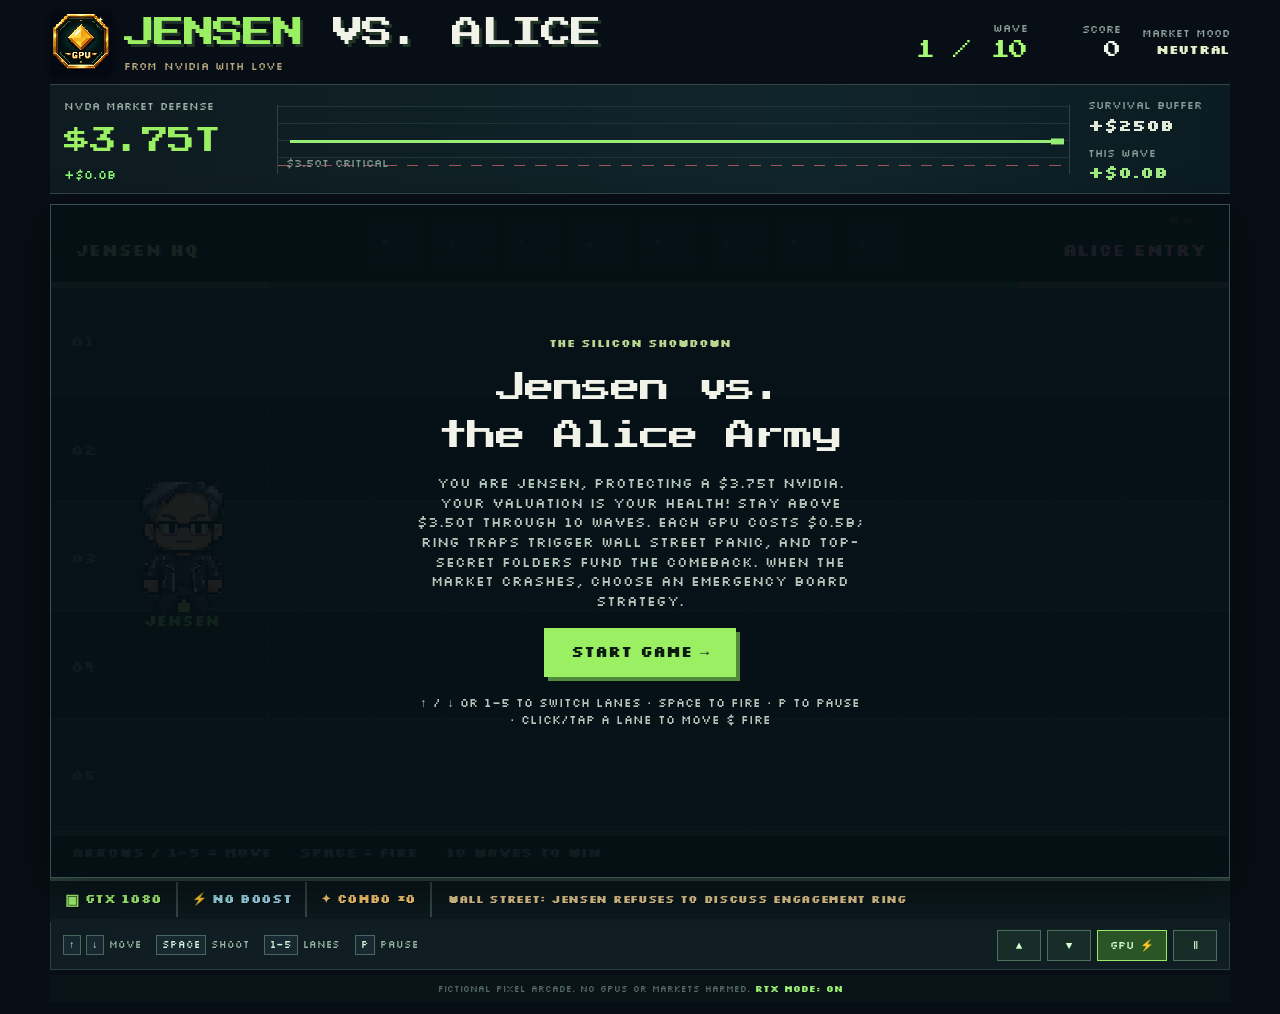
==== index.html @ 0f342e25 "Use gold GPU pixel badge as favicon on game and leaderboard preview" ====
<!DOCTYPE html>
<html lang="en"><head><link rel="icon" type="image/svg+xml" href="favicon.svg?v=2"><link rel="icon" type="image/webp" href="favicon.webp?v=2"><meta charset="UTF-8"><meta name="viewport" content="width=device-width,initial-scale=1"><title>Jensen vs. Alice — From NVIDIA With Love</title>
<style>
@import url('https://fonts.googleapis.com/css2?family=Press+Start+2P&family=Silkscreen:wght@400;700&display=swap');
:root{color-scheme:dark;--lime:#9bef63;--paper:#f1f3e9;--muted:#8ca39c;--steel:#344c51;--ink:#080f18}
*{box-sizing:border-box}
body{margin:0;background:#080e15;color:var(--paper);font:500 14px/1.4 system-ui,-apple-system,sans-serif;min-height:100vh;padding:12px 16px;display:flex;justify-content:center;align-items:center}
.wrap{width:min(1180px,100%)}
header{display:flex;align-items:center;justify-content:space-between;gap:22px;margin-bottom:10px}
.brand{display:flex;align-items:center;gap:12px;min-width:0}.brandEmblem{width:62px;height:62px;flex:none;object-fit:contain;image-rendering:pixelated;filter:drop-shadow(0 2px 3px #0009);display:block}
h1{margin:0;font:1000 clamp(24px,3.8vw,43px)/1.04 system-ui,sans-serif;letter-spacing:-1.5px;text-transform:uppercase;text-shadow:3px 3px 0 #1c3024}h1 span{color:var(--lime)}.subtitle{margin:4px 0 0;color:#b9aa81;font:700 10px monospace;letter-spacing:1.3px;text-transform:uppercase}
.stats{display:flex;align-items:center;gap:21px;flex:none}.stat{min-width:72px;text-align:right}.stat small{display:block;color:#8da39f;font:700 10px monospace;letter-spacing:.5px}.stat strong{display:block;font:900 24px/1.2 system-ui,sans-serif;font-variant-numeric:tabular-nums;color:#f2f6ea}.stat.wave strong{font-size:27px;color:#a7fa74}.stat.mood{min-width:80px}.stat.mood strong{font-size:13px}.stat.best{display:none}
.economy{display:flex;align-items:center;gap:18px;border-top:1px solid #35454a;border-bottom:1px solid #35454a;background:linear-gradient(90deg,#0e1b20,#10252a 65%,#0b1b22);padding:10px 14px;margin-bottom:10px;min-height:98px}.marketMain{width:160px;flex:none}.marketMain small{font:800 10px monospace;letter-spacing:.5px;color:#9eafaa}.marketMain b{display:block;font:900 clamp(28px,3.5vw,40px)/1.05 system-ui,sans-serif;color:var(--lime);font-variant-numeric:tabular-nums;letter-spacing:-1px;margin-top:4px}.marketMain .delta{display:block;font:800 11px monospace;color:#f0a0a0;margin-top:5px}.chartWrap{flex:1;min-width:120px;position:relative;height:69px;border-left:1px solid #2f4247;border-right:1px solid #2f4247;background:repeating-linear-gradient(0deg,transparent 0 16px,#1f3437 16px 17px);overflow:hidden}.chartWrap canvas{position:absolute;inset:0;width:100%;height:100%;image-rendering:pixelated}.chartBottom{position:absolute;bottom:3px;left:8px;color:#80968e;font:800 9px monospace;pointer-events:none}.marketMeta{min-width:128px;display:grid;grid-template-columns:1fr;gap:7px}.marketMeta .metaLabel{color:#88a09a;font:800 9px monospace}.marketMeta b{display:block;font:900 16px/1.1 system-ui;white-space:nowrap;color:#e4ead9;font-variant-numeric:tabular-nums}.marketMeta .moodInline{font-size:11px}.marketTrack,.marketHint,.econFoot{display:none}.economy.danger{border-color:#a45655}.economy.danger .marketMain b{color:#ff8f83}.economy.panicFlash{animation:panicbar .4s ease-out 1}@keyframes panicbar{50%{background:#4b2225}}
.frame{position:relative;background:#0b1820;border:1px solid #365054;box-shadow:0 12px 42px #0007;overflow:hidden}.frame #game{display:block;width:100%;aspect-ratio:1000/570;image-rendering:pixelated;touch-action:none;cursor:crosshair}
.overlay{position:absolute;inset:0;z-index:3;display:flex;align-items:center;justify-content:center;background:#051015e9;text-align:center;padding:18px}.hidden{display:none!important}.modal{max-width:520px}.overline{font:900 11px monospace;letter-spacing:2px;color:#b9d690}.modal h2{font:950 clamp(28px,4vw,48px)/1.1 system-ui;margin:14px 0;letter-spacing:-1px}.modal p{font-size:14px;color:#b3c8bb;margin:0 auto 17px;max-width:450px}.btn{border:0;background:#9bef63;color:#0c1b11;font:900 15px monospace;padding:13px 27px;cursor:pointer;box-shadow:4px 4px #4f8b3b}
.gameStatus{display:flex;align-items:center;gap:16px;min-height:37px;background:#111e23;border-bottom:1px solid #2a4044;padding:5px 12px;color:#afc6b9;font:800 11px monospace}.gameStatus b{color:#b9fb87}.gameStatus .boost{color:#90cfd7}.gameStatus .combo{color:#f2d18a}.ticker{flex:1;min-width:80px;border-left:1px solid #2c4747;padding-left:14px;overflow:hidden;white-space:nowrap;color:#e4d7a3;font:800 10px monospace;letter-spacing:.2px}.ticker .tickerText{display:inline-block;animation:tickerIn .35s ease-out}@keyframes tickerIn{from{transform:translateX(20px);opacity:.15}to{transform:translateX(0);opacity:1}}
.controlbar{display:flex;justify-content:space-between;align-items:center;gap:10px;margin-top:9px;flex-wrap:wrap}.help{font:700 11px monospace;color:#79968c}.kbd{display:inline-block;border:1px solid #49675c;padding:1px 5px;background:#172831;color:#d5f5dc}.mobile{display:flex;gap:6px}.mobile button{border:1px solid #48735b;background:#182d28;color:#d6ffd4;padding:7px 12px;min-width:44px;font-size:17px;cursor:pointer}.mobile .shoot{background:#2a5525;border-color:#9aea68}.foot{font:600 10px monospace;color:#566f66;text-align:center;margin-top:7px}.pill{color:#8af068;font-weight:800}
.boardOverlay{position:fixed;inset:0;background:#02090de8;display:flex;align-items:center;justify-content:center;z-index:50;padding:20px}.boardCard{border:2px solid #d5a261;background:#142227;color:#f7f4dc;padding:22px;max-width:560px;width:100%;text-align:center;font-family:monospace;box-shadow:8px 8px 0 #060b10}.boardKicker{color:#ffba71;font:900 12px monospace;letter-spacing:1px}.boardCard h2{font-size:26px;line-height:1.13;margin:12px 0}.boardCard p{color:#91fa7d;font-size:19px;font-weight:900}.boardActions{display:grid;gap:10px}.boardActions button{cursor:pointer;text-align:left;border:1px solid #89af9a;background:#17332c;color:#f0ffe6;padding:13px;font:inherit}.boardActions button:hover{background:#285b40}.boardActions b,.boardActions span{display:block}.boardActions b{font-size:14px}.boardActions span{font-size:11px;color:#b5d0c0;margin-top:4px}
@media(max-width:750px){body{padding:7px;align-items:start}header{gap:9px}.brandEmblem{width:39px;height:39px}h1{font-size:clamp(18px,5vw,32px)}.subtitle{font-size:8px}.stats{gap:10px}.stat{min-width:45px}.stat strong,.stat.wave strong{font-size:18px}.stat.mood{display:none}.economy{padding:8px;gap:10px;min-height:84px}.marketMain{width:112px}.marketMain b{font-size:26px}.marketMeta{min-width:88px}.marketMeta b{font-size:13px}.chartWrap{height:57px}.gameStatus{font-size:10px;gap:9px}.ticker{display:none}.help{text-align:center;width:100%}.controlbar{justify-content:center}.mobile{width:100%;justify-content:center}.mobile button{flex:1}.foot{font-size:8px}}
@media(max-width:420px){h1{font-size:19px}.subtitle{font-size:7px}.marketMeta{min-width:72px}.marketMeta b{font-size:12px}.marketMain{width:105px}.marketMain b{font-size:24px}.chartWrap{min-width:60px}.gameStatus .combo{display:none}}

/* Distinct 8-bit text styling, used only for the bottom game HUD. */

.gameStatus{gap:0;padding:0 12px;min-height:42px;background:#0b181d;border-top:3px solid #314740;border-bottom:3px solid #101e23;color:#c3d4ca;font:700 12px/1.2 'Silkscreen',ui-monospace,monospace;letter-spacing:-.35px;text-shadow:1px 1px #040b10}
.gameStatus>span{display:inline-flex;align-items:center;gap:6px;white-space:nowrap;padding:10px 14px;border-right:2px solid #304842}
.gameStatus>span:first-child{padding-left:3px}
.gameStatus b{color:#a5f771;font-size:12px}
.gameStatus .hudGlyph{color:#a5f771;font-size:15px;line-height:1}
.gameStatus .boost{color:#9eddec}
.gameStatus .combo{color:#ffcb72}
.gameStatus .ticker{border-left:0;padding:7px 6px 7px 16px;color:#e5ca91;font:700 11px/1.4 'Silkscreen',ui-monospace,monospace;letter-spacing:-.3px}
.gameStatus .tickerText{max-width:100%;overflow:hidden;text-overflow:ellipsis;vertical-align:middle}
.foot{font:400 10px/1.5 'Silkscreen',ui-monospace,monospace;letter-spacing:-.35px}
.foot .pill{color:#9af173}
@media(max-width:750px){.gameStatus{font-size:9px;min-height:36px;padding:0 6px}.gameStatus>span{padding:8px 6px}.gameStatus b{font-size:9px}.gameStatus .hudGlyph{font-size:11px}.foot{font-size:8px}}

/* ARCADE TYPOGRAPHY SYSTEM - display font and readable small-pixel UI */
:root{--font-pixel:'Silkscreen',ui-monospace,monospace;--font-display:'Press Start 2P','Silkscreen',ui-monospace,monospace}
body{font-family:var(--font-pixel)}
h1{font:400 clamp(18px,2.65vw,31px)/1.35 var(--font-display);letter-spacing:-1.2px;text-shadow:3px 3px 0 #203428;white-space:nowrap}
.subtitle{font:400 11px/1.5 var(--font-pixel);letter-spacing:.15px}
.stat small,.marketMain small,.marketMeta .metaLabel,.chartBottom{font:400 11px/1.25 var(--font-pixel);letter-spacing:0}
.stat strong{font:400 17px/1.55 var(--font-display);letter-spacing:-.3px}
.stat.wave strong{font:400 19px/1.55 var(--font-display)}
.stat.mood strong{font:700 13px/1.5 var(--font-pixel)}
.marketMain{width:195px}
.marketMain b{font:400 clamp(19px,2.2vw,27px)/1.55 var(--font-display);letter-spacing:-1px}
.marketMain .delta{font:400 12px/1.3 var(--font-pixel)}
.marketMeta b{font:700 16px/1.3 var(--font-pixel)}
.modal h2{font:400 clamp(18px,3.1vw,30px)/1.6 var(--font-display);letter-spacing:-1.2px}
.modal p,.boardCard,.boardCard p,.boardActions button,.boardActions span{font-family:var(--font-pixel)}
.overline,.boardKicker{font-family:var(--font-pixel);letter-spacing:0}
.btn{font:700 15px/1.5 var(--font-pixel)}
.gameStatus{font-family:var(--font-pixel);min-height:44px}
.gameStatus .ticker{font-family:var(--font-pixel)}
.controlbar{display:flex;justify-content:space-between;align-items:center;gap:10px;margin-top:0;padding:8px 12px;background:#101d22;border:1px solid #29413e;border-top:0;flex-wrap:wrap}
.help{font:400 10px/1.6 var(--font-pixel);color:#98b5a4}
.kbd{font-family:var(--font-pixel);border:1px solid #49675c}
.mobile button{font:400 11px/1.4 var(--font-pixel)}
.foot{font-family:var(--font-pixel);font-size:9px;line-height:1.5;letter-spacing:0;background:#091318;padding:7px 10px;margin-top:5px}
@media(max-width:1050px){header{gap:12px}.brand{gap:8px}.stats{gap:12px}h1{font-size:clamp(15px,2.35vw,23px)}.stat strong{font-size:14px}.stat.wave strong{font-size:16px}.marketMain{width:160px}.marketMain b{font-size:20px}}
@media(max-width:750px){header{flex-wrap:wrap}.stats{width:100%;justify-content:flex-end}.brandEmblem{width:39px;height:39px}h1{font-size:clamp(11px,3vw,20px)}.subtitle{font-size:9px}.stat strong{font-size:12px}.stat.wave strong{font-size:13px}.economy{gap:8px}.marketMain{width:116px}.marketMain b{font-size:16px;letter-spacing:-.6px}.marketMain small,.marketMeta .metaLabel{font-size:9px}.marketMeta{min-width:88px}.marketMeta b{font-size:12px}.gameStatus{gap:0}.controlbar{padding:7px}.help{font-size:8px}}
@media(max-width:420px){h1{font-size:10px}.subtitle{font-size:8px}.marketMain{width:103px}.marketMain b{font-size:13px}.marketMeta{min-width:72px}.marketMeta b{font-size:11px}.chartWrap{min-width:56px}.modal h2{font-size:17px}.gameStatus{font-size:8px}}
</style></head><body><main class="wrap"><header><div class="brand"><img class="brandEmblem" alt="Pixel-art golden GPU badge" src="[data-uri]" width="62" height="62"><div><h1><span>JENSEN</span> vs. ALICE</h1><p class="subtitle">FROM NVIDIA WITH LOVE</p></div></div><div class="stats"><div class="stat wave"><small>WAVE</small><strong id="wave">1 / 10</strong></div><div class="stat"><small>SCORE</small><strong id="score">0</strong></div><div class="stat mood"><small>MARKET MOOD</small><strong id="lives">NEUTRAL</strong></div><div class="stat best"><small>BEST</small><strong id="highScore">0</strong></div></div></header><div class="economy"><div class="marketMain"><small>NVDA MARKET DEFENSE</small><b id="market">$3.75T</b><span class="delta" id="moneyChange">+$0.0B THIS RUN</span></div><div class="chartWrap"><canvas id="marketChart" width="480" height="90" aria-label="Market cap history line chart"></canvas><span class="chartBottom">$3.50T CRITICAL</span></div><div class="marketMeta"><div><span class="metaLabel">SURVIVAL BUFFER</span><b id="buffer">+$250B</b></div><div><span class="metaLabel">THIS WAVE</span><b id="waveDelta">+$0.0B</b></div></div><div hidden><span id="spent"></span><span id="stopped"></span><span id="weapon"></span><span id="marketbar"></span></div></div><section class="frame"><canvas id="game" width="1000" height="570" aria-label="Five lane GPU shooting game featuring Jensen and Alice Huang"></canvas><div class="overlay" id="overlay"><div class="modal"><div class="overline" id="overtag">THE SILICON SHOWDOWN</div><h2 id="overheading">Jensen vs.<br>the Alice Army</h2><p id="overtext">You are Jensen, protecting a $3.75T NVIDIA. Your valuation IS your health! Stay above $3.50T through 10 waves. Each GPU costs $0.5B; ring traps trigger Wall Street panic, and TOP-SECRET folders fund the comeback. When the market crashes, choose an emergency board strategy.</p><button class="btn" id="start">START GAME →</button><p style="font-size:12px;margin-top:18px">↑ / ↓ or 1–5 to switch lanes · Space to fire · P to pause · Click/tap a lane to move & fire</p></div></div></section><div class="boardOverlay hidden" id="boardOverlay"><div class="boardCard"><div class="boardKicker">⚠ WALL STREET PANIC</div><h2>EMERGENCY BOARD MEETING</h2><p id="boardValue">NVIDIA AT $3.57T</p><div class="boardActions"><button id="boardAi"><b>ANNOUNCE AI BREAKTHROUGH</b><span>+$100B instantly · 50% risk of -$150B correction</span></button><button id="boardProduction"><b>RAMP GPU PRODUCTION</b><span>+$10B/sec for 10 seconds · slower GPU firing</span></button></div></div></div><div class="gameStatus"><span class="hudWeapon"><span class="hudGlyph" aria-hidden="true">▣</span><b id="statusWeapon">GTX 1080</b></span><span class="boost" id="statusBoost">NO BOOST</span><span class="combo" id="statusCombo">COMBO ×0</span><div class="ticker"><span class="tickerText" id="newsTicker">WALL STREET: JENSEN REFUSES TO DISCUSS ENGAGEMENT RING</span></div></div><div class="controlbar"><div class="help"><span class="kbd">↑</span> <span class="kbd">↓</span> move &nbsp; <span class="kbd">SPACE</span> shoot &nbsp; <span class="kbd">1–5</span> lanes &nbsp; <span class="kbd">P</span> pause</div><div class="mobile"><button id="up" aria-label="Move up">▲</button><button id="down" aria-label="Move down">▼</button><button id="fire" class="shoot">GPU ⚡</button><button id="pause" aria-label="Pause">Ⅱ</button></div></div><div class="foot">Fictional pixel arcade. No GPUs or markets harmed. <span class="pill">RTX MODE: ON</span></div></main>
<script>
(()=>{'use strict';const canvas=document.getElementById('game'),ctx=canvas.getContext('2d'),W=1000,H=570,LANES=5,TOP=70,BOTTOM=530,LH=(BOTTOM-TOP)/LANES;const scoreEl=document.getElementById('score'),waveEl=document.getElementById('wave'),livesEl=document.getElementById('lives'),overlay=document.getElementById('overlay');const makeImg=b64=>{const i=new Image();i.src='data:image/webp;base64,'+b64;return i};
const sprites={
  jensenIdle:makeImg('UklGRmJNAABXRUJQVlA4TFVNAAAvYMAnEA1AbNtIkgTVoXtuIU/+AVc/E0JE/ycAwNd4vxAvQ/dj/OBZJXfbizlldzzn4v3oH7BasptrSBZqVFgJlbQ0AH+/nwq4KjUA+l5AGX1clmoSk6R0hVUm1kaVVNs3V6h/AjTbGtSMARxUFqh/Y4yT5eq00e4X8JVVjS/WwBkHYwydB7lRkyxydzv176I246DqIFXtneO1RzR5ns3pb2Fabar12OOHMVoffUn/xpM5Z8WB+nKms6oWIGd9DFXUD2Z8QIVE2SiqLQxkqbbtNtLq3F3Rrqr5j6gHkHMSRojL4/EQ4nJ/HMZAW7Ft125UXBw24iIWZiMW5iAmIh13zt1P/f+fkXM6CIcjyTa0JUly5Dg+C2HytL6jfKLx/39F6wIwBIt7sEVDN2dnuvs/AQAHbwGA1Dcd9JUkSQqZoAghAIAaZlATywQWWRx3ARRAobvumkvOADBBVeqmWbbSdKve0QceHS3DtEvyhBNlSRK8LEA8B2QtCioti2qqNaVhz/mvJLiyrW2QWurDUjozs2JhaRSKy2IDR/Yh9s0mjDSS8DLcnraXxQ8cWlbLXTUNQvdQZRnuEJ7Zcb7LP8kPETIkuRNXTgn8GFPWlMUkwHvA3G7wLeuxb/hMJCAJXAmCoLgP1ayEIhQktbRaO5yuWVMICo4JgsIlnWZyJNpcO5/ZszYmNoQxEgSgKAoIgpFfJr9wA18BfEYIx5mzxZrd2J8th2MqAZA4AE7ilyBgsAIM8kqbH+GMX8h4X+KwCgiEsIlh/c8fUtqCSNYM9udAnD/chNj219stjyq8p+sd+ceJITZx3I/7yxXAJbsrdhkO9xegTg6e/1eMEr6PsW0CwMAfJ3ZOOTt6jWKxCKqj9EA53B8AWJW+T/HoPu8/DhcBjPde1/72mZcTfw1hMijejozr27v+9tLJxv0IQH1WV93XXWuvb/nbYJmN21AJcpjrn7orNozjZZ8ffRrvkyTBt+DKabZHT5/kkCQYGRkJYpLceSmgzFvML6PtyWkvwORrHkm3CBIg+j6GTmIwzAAFXqb/nj9t3eEMgLgJ4Y/Cv6v4AdQ4y5ATw8xIwCjdClOX119d42Q828bQZPyW7e3djSSNMExMympkZh0Kz11WKs6maYFv/PMlyXNQZm5gk3DCSXiM8RKneeAEKIDF09l//[base64]/Zprrgmg0f6JIWKrihoUBc9DNXUnqgeXDCaGoDtI5zs/EgDz4UmkSwJ6T1EAIWRrsvCISbyEi3SOdgrAbv42rdYpLuhBURSh2GchBAcQsvLZ/46+LHDyz0/V8mAQBrmTFPIgVQh8EAZtV3AplRCO7ZDHuxxIfUgVgoCVOGelAAQc48r8Q1B9VwQQKOci1J4eNAjhM1ObIHxUAAXiTJzVCFlEjp4IEcv8422AaJdVCFE63Vw8ej4vjnooslS6rgCk4AcQEChd7SqKSwDeKy6K2hVC3RkMprhcAhU6o9dCdgFFUXwmBMzAoG0bQTF/2NvtH0JETEC7op3eSFnTm6A3G0pvrUIrNAVp82xSbY5LonIeLb5RkebSuuwqVNEVShV91aqdVNhwSE960xSFYDzNouDSAfpq78+l3BRF5qVHpbuS2e6lNpVWHo0Ky4SXTco/CrKnBqK6VTq1qegooiQdqS29LWQgW2Uts6u1ajh4eB4ix04VoXmQOUR47KOsleYH4NfLkZzP5/P9/t4rcJuauae3Ydo9zMwzPcvMzMzMzMzMzMzMMMy8TTNNHvcYq977/X7fz2eT2F2u+Qu+ihyOw9yecErRO7zLuyy8QGdCDoMDpchzsJQK/BbeRgsV5lY48eEtlFZYh3ex5hQrnCw4MGot1aEClhbfITxymJM6WFr78BbqsGStXphH3MqCpTgwVIreYRxOhWHAB4fTdaiDfVioS2DICjvkHKxR+7DwAsu7Fc7A8m6YHFioQIXl2bZtVZJk22q9jzlFTMU8zByKhcNmZmZmZt475WUnd9n/wJDivdO8/2DvHDMzYzBHWImI7W5moiJrzdE90bZt2ra1baXW1sfE2nfd89i2zZD9PCEbIUWtoG3GbERt22bIuPc+R3titFYFBEX+jzYBeub/Vy1Zb/7/tU/DFTNjpMjMduTQ70ovyOUXgaEzFDNLl3Rn5k6fvf5mv4V/0Ga3GQTjctbBCpZhJ4KViDWmSHSCSTo4yUq2smNmRsFOdtBJB9vQZndkto/ZohMcQ5drkhWY7anHkQs76OB2cAynXGJpmyKR2X6gg04m6WAF94ZqM/uBMYilE9w2LzNPPdmYRFOqO+FKOnL5mJntWzdts9uwg5v4liTJkiTJtohYo7Jv7/3/v9nVYUKWG0kSJElStejGHv/sHQf3vN/sbrrGBABkq3qk8799qmfeHNuQcNfujucmKmEChCNeLhAEhLJE0CRCbIGAiLAdgBX/[base64]//1HhzaE+6p8vkJHlW7x2b/5Uc5vB7Gr4TwglcM4TMe4BPKdSiuAF7MeP423NG3gbiBrQe/Z/IuMMLF9jCRPzaZx59MmRNTloFieCeRaKeg1bNtZN3O0WJucS7YZmNPhHCSESJZlxxhHa5Jm4xMJIQ6hItvWLtOuBeeDP5Ry0/twD6ja0//dd/7oeh8PfRq8BGpDXmJEBIm2r+ec7T1YyDmTC5oqZBgbBQnz2Cw3gmCvEzcOT2AhKPsainO/RRwci6+CbFrQMSH4lcmXOIQsuvrEbpar9wpaiEUCytGGEt3S7NcRjSYpQpzk735WR1VO8jdf/hBewy185tfZhaPFOI7AsuiFfWMBdmj+Sr4qXbOFsyUzYSzEyCEWZ1RnRmhhQgAzjCIHFR886WSg4G1l6MhOo6FqOz640lz+T0OsO+HszCZPbHOE94LxXmIRUhTkIxDp8gghXgnX8EZ5iv/7JVV4jr/96l3gpVRwcpef+r1OnoAqWBtZbebicMfSOeBNwynJEboHbyQen7BE8DFUzObcaBkX3IXucdJDlqRoAX3xMl2dQnLiPfqRuOTb2WgdCTw+3Frjnb095i/Wcn7kcSwFJsx0YZRJY1BQX+RAaNJCE84OzEa2ASOkrPwMgPbCET7hs5UYecL6HeIe7oqvktx7l5+1vDYzu1N7WGI8EtWnYTMHyKVPxu8MLn+3F2F/k2flE7fdpbie4+JY8pn6na6cE+Y3+YltPjVedgHPMuzPgY/Db0SIgxOjGDtMWaArrLV7Wu5/npCNkOW37hETiXEcfkMVKZ9O79tMvU/5rq4lPIB3NmpsEh9h9yJJqEJUMBZOE2wfUfzrb0eS7ZRjDTKlYlabRm5pYYJUAddkAlPoMW1TeNvNKhlOaZWyfbIs5EWBO8Sov2AN2AokQaBBjZR02ywbrqQmubRGVqBtQp411tqRtfk0kV6yjOA2jnRYdJrUBoO9ghrTpl3QkaGLQyw/[base64]/j6pAUmYMW3WqURZ8SeEbrCK3MvG5NdsMt1A7sQ0joXJKZkejcySCahrTTlrkvauaJbnGDG0YaYWWDBH2GtvaW3Ho9M8ZCKcaAjf9itkyEvvR3UJmwpoc3h5AkRLcW/Oy0wiWThppBnEsiCLcx4AkapAtvATiFPnMZzXCQcTIWSY/9AMBtp+IlN55AcwBKzA9rUfSy5LE7b6AMf+TtyMMYxvvdfkQam+JSNnr04/Ff8q5H7ZtpIYfj2DDiPyk3MWYb81yKeAuqXxHEoWfCQhEJ8YwS4fhUjw25KViooiYrpjFu8s1EGdbul5w6OyF+/5uXCPsyHWNkcrJKd8AeW38xczi0liRl7Omm1iXHTadcs0sUtOw67bN3ZZtljYrUffJ6npePlN9p9GyU2yILVBn3mpvLWRDFtc+2yteNQAMnKMKGwDTWuzmn1kHJuQkCGQBiuZNoInZ36ldeGkQ/Wmzka3UzErS4HgpaQJGEkXrcdfJTbSYXSjjOfyNSoxuERJupZ9lSnd1PKsLzGp8FlqYv3YiO84FT8fKMwH2wWIUxuvbuK1ZvnCIEPbGz/wJSkCbY4vz4jGvN7FyDiDVPLWEi8zWpAFouMDdZYJQYa5CE1UBKLdZ8HJErtt2DsW+kLQEsO3aJ0QWoWCjGDGAx6AAHY1E5bDxYbLG6ROgpZbA+vVgcqU6agEBbeJpxghks0Moys7O5uENetY3ZMM4ouUAOGZEjaXfBrojVou3DGghQiIAFDEFGxUBsT/[base64]/4wMMwjiC5ukSeOJ4WhjajeVxBTCx2f/gMDzeglqSMUyIlsqm6Y4/D2HoI7aIWnuxsMyUjuuxmv+JlKilqjR96CBnEUGaA9MaNfR00gB0TOnMCMkK2UPwkpaXVWLYX6sXwZUf7fPhDWPIFR1iUAix4iEFpuO3NbZ+0oYUiprETeB5MHzLavub8NfhtVnj1VeChNpkkwXKSdI1FgBB1o8eI6BzLOEjEx/vI/[base64]/8BBJnqWgMT98sa/[base64]/X9aZG9mjYfRb6vIZt+/fdBIU+/gVdRKFp0CLECVr9CaUNkIPqolyQVd67pc4D4d/69DgInb/bI/dhsvvxm15LwP/8tBQxjpuflTMQ5jC+5n7FAtHhwmw7ZO8rUUHAM/6L+9CBJbuFJo1RQ2OkAtwYzObrr1I6mktCUuI47/[base64]/TksCCyhvOHOuYvNBbskWFhMCEKdKxw6xvnvZNETk32ET2O0CkGnBrvA4ycmmGyUWMD2xAD3ZbGgfVDVSNy19tobYzsrbFsyoOTTgR2ojLNggkJ+akfrzYdD/Av8jXmF43R3BJqcySKkW8GDVdfzQOeYMVHocVrqZRl/9l3uTwzTI9hsVHBW694ErzF/fNrEQ08Xo2MhByhNFaTgtJQyME+Fdt+CSLnJmdswAsi62RqYsSZPkiOwH0MVJsxw4zsy9ormjFxd9Ccl7CurAysIH5amDPP3kVZ9oa581tMWh9knTneRfcSAlfeZAsURkSGjLG7IJmAqgjG1YpCGGebmzLQY4STe8MSIbpml01MChbgxT/SLi3vYIfOf3MCzABbpMfqC4Bs3Y+x6/r+gxnfvmwzWyw2LnB9L/NbF3ZaGraW/[base64]/C19+bhE7IzU4qDlAlTQwO849CHlwEj0X04zPdoDxU01r3SMzOPqxo73xjjbRP8AfeD4ZwDe21sGUa7uWYVZmcEHPLLXqb/cbfncTzlXSkzmPhBy56DTdp+lzPuuDxitF2d5L++GkB0fQvwwXs0sKI9Fb/+9iS1j4Cj2UrwRvuKMkYCZ7YVhaxiiRkGhdqw+xxHx4Z/pfE2dJkEsyFg/pXWW2Ni32a2iayO693gC+6eb8216IOwJCBjsduRsajTKbvLSJnUqLy8BvsU8No/64n/yePwaJSeEMX8j8Ye6aulXmjhz2p501wyvI7owI8Fm1WKJGe9w7GxVtkwYmtLq8mVXBqaYMZwztgic1gva+2td3aofBbkp5s9XmL+zLa0VnxgDDqvmTZZYWLObvb9mdm/[base64]/w60UiFEGoJzsin9HdKWf5iHP3FZ1XGjMfS17ubT/06mhPp8C1L0GXRwSQnWGeou84v1xXjYy4nO/Zg0p2owuZ2kzcBg2lBPP5DWe3+//550f1BA9qMjEDhH97dyz+HN8m+xLbf+4boQy/o5u+FDu2pflCSJnB4i4+L0RAtiEz/vqNZmPL0TpIUEba3lR2xPw5j770+nTZ+moOxxpP83iIc7B+HDpiiarRa0TjylKN4GBdkWNbH1vhgV5Uvm9ys7vTfSzUsbGAW0Y3r9iRvGJFsSAZGw/gLLkxt98yfkQmOfauYcsxnLVig7wjJuqWz6EhAS+/i0dx7XL71cGtojcIQKSGmj8SdcDgQOMibeWln+qvm7zuwIdKsAzBshgvfKrLvbuqZ2ECtGXjIowmIQtKA5oVhYITVm1WllayeKyS7B37D+xj5XkkzQC8aNBRMo54d9aXjOUxZdFltqWnOGkdb0/rzWUjqkUwSHBLK6BjNjP8mGsBmuZb53RfpFo2YPYvosH9SWSYg7V3MKwYsvAa45J0VigEqVMKMHGu8bMXp4i4uB4+PV+Q7hCZYxWyZeTtHXJ/M02pnu3j8t76dx3nju2o1BYgEYZoYJnC38AWWQKNcF0ghhFg+eC5piOKf9Rbcivy9ne83+3FOGClQs6M1F+jstHZLBhh6L+4BQrzHqb0JENFLbvDzZe0HF5wiNE87k5KSNJXNCj3sZZIfBCx6ubmHnxfSkgYbOLBkvCyjZXf2qVdODWv9oYcJwCHwpsWLmdNyl//0jmiYrwjQMW6CZJy17b4+9RM5Wnysv6TtJznJ+3vycWXakk6KhDRO/o8nl9WM7LDtghUrMMXbgwcMVj+6DmvtsIzKp47EQ1o2PEI1tKwZDBS8WzGEiwlmibDNio2SIbfaS611x/c9OPkbcPI/vitFZr4ECfM10kotCMxoTKhJC9AhYiqeDR2AZeNMh5FA72Khe3YHHzZ0A5AaM++kt1ZXN3AzmJkFboSGHJhmm8/IeYnMRnlOh93LUS3R+8BGnWmo2EqUoAA1/E3MCHYziCVHLCBLr61JJHXm2RGOnHR/iSd4o5TUErClxafEYgyIdj0sOh8bJNgYL1pg4NN9uswhP1gGPZBN/DxaRbVk8mIpTFysNThlm7TENqMXChpdBSe4ZJ1HYfc6JN4hBrbmxXW4YEpMhQy01osGSZKBMlBmj2VcldSwmJYgBXsRlyGWcwC/7ZFf17wFtiFWobGeBr3lhDCqwiditaN+9MsogIUybNsK9yjgNmshdcFIIRlKiMjGkDR6GmnvGhnCUsCQCERW67YqCMvsXhKK2Zwh/IRriZ4CFMLwO/R14yxMoUHd0O8v948ceJd8tH6XfFtrz7aly9QOKS2hHcwGDzLfslOjWrEBkgTMlXHKoSlONopdaeAJ4Wv41biaof0PPCYiLxusAXURWX20wB7ecZz/nzEA4R3+bH0DBbQ2e+3IZjiasmEZGmdf9oxrk26D7e5JGmt/oBzvybP6voJb/Z33VjJCudw4G23DXyS7f2Sm6GaGGLDoTM9244UBx+dRmVLTXm720g7tpfDW7oYpZM2QD9he8vCPMOIK6YJewkfZ9a1wt/YB82S1wnEoZPxKmMKWC52wL+XH55lAHeW+v+i3nezV8S5+ouf3FAkj5DTPvqW14M95vz/90QAa01Mh5ggRGtL7DnXICk4s2VWy0fOid4E6i9RZBc8AG1zUp47yAgqGMsKhC5Brd/X0KiGhVG6RSNYxAyvaucIYBhm1L2d6eOZqJHEcKC0Bg6acb4uDGFOU+apAlrRJQhqYG78OHvLrf9U5UhR3AZW99RsRiFfcPaoVxhP8/IeyYzYN2HfNnTAGLpkjQVvafRK7vnNZ52bZ5hk4yyQmhZEXGY6pN95kZmsDTZ0rYkZLbb781Qsx0ldPbsB0CwT2wiPnHdMmtsge3K1XejDIIqV3avNvUgDhZuobX2ii7yPszW383ofSbiYnWNEdX8JINlZb9PNoL0Duekw9UrWQTRrS8Z0hw5QY2ajYThIfEzZZr8W/AI2eeGfdf+3tDhvYsCDKWhPxMNx3IW+cssfQg62E0h5lXM2GhnKEPc7NR8Qi0zw2iEVjMBaqg8khoBQJQU/SKPwIxIrdasl06R3TdMmrNeAGR3gfNwW7+R2zJAN6gAURHjZwxGhOxpsNeR5cnvAlj//tXy80GpVQj3Lw3f+Z8fAkZSWojRzK28hoGOm908+U63m5bE+JDNMe4Jub/tUPZDQasMemh7NzzCPo6Digzm3eO7mlB1Z6GTf0yoc5IzKcM5QFQkg3EdJUhWKvZjK6Jrsr9nz+j+lX3ojppX9A48QUXTp7ine04p6vsHYn/siz8We8CtOh1u4W/uoDrSKJaKMRt3dP8tE/CW/PBoC5aog/[base64]/43xpZIQVawgnMXtel5o7KgFmTpJRA0WBBsfOwccxC6HpXvR4KIF9bAjlo/sBlyMbthYRFSVIyQ7oHvfQ0sRLNYxtDhRK0uDoECqQIqfD8FaqoHlqiGGvHXf1o3r2BgThDvJuSJDWTknetGrQM+BZdcZOZzrBJMzitMGFs9YqPIHF4CiVp/g09zQFBvNzZkkF/OzF1mtVIMvAWnD0qXUEmz37E2ssUY/U+21vFi5rxO99E4+7tPnvFX34iyQRpmKE7WPFN5cBVu5EQJKeZ1crXp+QMmE0EZbX9UencZ1TAasyZB4o2yJHvZzheyzMySARqcUvM6tdRP8spSoDQ2NY70RSFjyCHu72O+xjZ/127wl97NwFvQXbz/MyP2LAgz8wlxyhvhG2/sB9f28NU5yC19nxzxQ4+2e4gt3rdDDb2gU1QLYQ1ZJhB5vN/GDv9X5P7ZcK6uKobrLg2C8i7L3QQ4wRlrCP3VOv/[base64]/9H+KSFxDjQ2OogZo2FkuB2W1oTZwiIq7missh93SAgCYQWtn5MVAKSAW3toV8h4jLH8yLgHJnOuihoWWKBbsd6yNZ8W9+j58xMkjm6gO7uaFm7jrIg1qLMEu6azYGrKQqL8ixND4PYqjoWfxYCm6J4/hLoPsc2BMFCwAA9qim/2uAjcQqak4YNfHS2sXyBryTPiyA4kRmdlgN3EhD30xVhgP4/CC+MHLwbMdoCh8HCqLHCWMnCIj1KVymGgAjTUY431w4BMbzYNICVgKcRYoAnu8jqRc3ZVclCgog1FSJykH0xdLWJyjlWDOfmBTFuYZFKDxOvUxClxZfTz2B1VKzz6fA4/GA846eDUo4XG03Q+BGS6Y+2JgQUSw//TuPeRjZhTBQIXSspLBGj2DjlI9R4h+3nOzxqGeCrkLtRp12yCtb0nfI04xxuYSrwZooMbQ7akBVdD2L7YcZfDYIEj7WJolunfiF9zpT/2WTR78pzVzspZEtYAESjvmiRGxFdGiGPfzKb/p9l4n3KYn+PyckKWpjSkzGujJxQMqCug4s/7ZeWoH34szehwNMcC4bflAIg3n2RLZmxG2uLnRiBZWiFsjVBoJOGY+hAxYzcS8Y6CBFJRsRfys5/Y3vE7oqdLntSG70e3C3N2QBjuMY/sup0M2uDM0beVp6m+cSH/p5PpTFz/zC4hU+MGwlM2y++DMsb71t93bB/yNPS/LoYk1gBkjGVgKIRA4SFw5IDvsA61xitPNg3y8HJb/J8YuzzyABb8k6w6MF4YTW/uRhUGDK0R2RCtOpNh8YKtXL2hJQ9kp0AdEQAu1bQ6MpUlky5F/IeCWPAUwsxEC+o5zIF/d0JI/gBCQDbFPyqqYtQWStTYM3+R074a+KyEFFsIHrHnvZv0HgwwbHbG/P1qfxCSiREbsdilLQhJKUQEkBKk1rws+nzMbUjvRSJ1of8au958IPAkrkPIOns5GZfmHrjbD9qP/4TVeJ3opv8YT8AAzGq2FFua1YZljCOaweZV4NzDIyCcCRVtrJVesotxER/Dl4AZnNBcxBh4z/2H0EF7KO0y9bhOc4afURjciV4uej+iAQzxaP4fj96TqBPG2iBVVIXTnrqA0fhjGiqaw/BCFtF/afAZssjpXT3wB2U0bXC2Y+UH86de674IR2VrojhgimAy3A26O0KJdKEJsUGJo3dNhmdoRwnTZMmutcOfpwHAGSP/z7rUL1nWRanBtruEnfHb8pPAo8ZVBTPjK56C1o6BRQorxvYaiDn1943JJZNZ/cAU7akEjvzUuD0iz1iVnVjeFGWdQWnyoOmqnPHL/yERnIA5MYuJ6dy2RNGzUZv5R/EsxW1tsABNGkQ11OHvRG0LEqO3Mt1hrTzy+DPRVyby78Q//MhvME3UwyFj7xRc8ZP+JtuM+2MFFVMkjvRAniS31N+uAHxa9tnoQN/95IVqE1pYNIYKQDcTZWbW/YcdGmoVPiQj4L1vBEVSd2rqORpVuI7uxz38zwHcgWMLryJU+pkxaYIvWVu8yMRpBSmblGX/nv+mjlbxmc5MvbagiKmEN2RZnLCcc7w11gGUb3Jan+5fPo89mrQXIWj11uAEs8bITGsRiBBQoYo5BZWbgNh/[base64]/lYLuURwOrK9ZeIo9HjrLWGV12eyszSpjmNESFCDG1wmcYhU/EDpSbFOSUB8oRYHMFFz4LHPMlm3ZfxcjoYj/aPfxK++CMZVNiCv3JEiUrJcRFkdXDi8aU8eJ+qN25+g43Bd90yatiCVqAm1URuuOy6KPxNkq6mPWk9qy952SmDbVAHC/vyuvdr1fuClXgzQh4kPwkFvUmu+SMuMWLRtquXeVB6jYoDY6UsUIeoE5d6yZSzOxjTv+8c457iTFlx1IKsqhCipXD/26v9aP/+Te3qgjxmQ7rMV5o/uC6wEZWDaBiStOdgRgiLb0w4yQD0rPJhxwKQR5A5A7+/nPEONNtrYd9fzoT0qEKbJcLR61xSXcLGfaYmTCAbd5gVagUfnKMjvPnPE43nVDFNwCLlSDNCzKUKUI2jDosFV9D2SBWYrZRl6Wa9U0WSEq7yGSnJ0zbp/Lbjm2FhomYmuo3MaPvL6SGwkZz5uxdNxNOITHDowlfxXYhmnB491pHElGEHGxL6zl2AiLUhAj3lqHKR/cyAhi3XWzZIVr2Cqr3XjCTIRGwx28N60mAJE4nw/08Y4VGTVRHuF1uhPD3RVRlp3IXHD2VzeP/vuvwdXyT4q4RFXo4PlQmMMvphEtKx1xk7EF7pxfCTGgWXMBlX1l4qai6GP/g84HIQFtYAsBwmCgKbyhkgdV67Af74P+729TBrG557/+TM/Jozv+keasDSto98z8wUcRtBQITGtFMkk9iaWEkodepMMITKwIpdkCbOvYpWOyFJzEIoZyUzd2NlgbbUBdeQ+pkCX3mFG2iZ5yMawH7pOrDludo1hUDCcq+4lR/x/80qNoB6tM5fuAdx0pt4gBM2edjbk3U0AsIwrDSJhlA8AdufoWZRess6x1bkg0CDgXdjIpz/Mf/IOIwZG7+xurePMDqgJlcCjhI2y1OjRjGMeKybqLqZ1vGNrVlQozUCVDSLyWbUJkyGUIx/2qKv1F5Uk70TCBCL3OR+oGLH0YX1pM9TbEJ2V7Z1YcrpLYpi/FrAIF1iimg+qhMa4O2yBZxu+NIaQD92IyfNoBpPLNEQOkJ82GMb6JsQFlK1oIAlcXgbvMBhmXgfNLJ1kysEE8kcjYJgW8NWCI2gy24DZYRdR6lUZ99RwC3O17wX2H3gycuP8vOyihmGNwx/of3rb8enEEf4+jvSghZAYX+hjGQxhZ63M5ChwLjqmdZMy2O1GW1dgQ9E6IUpUTEQJeIepiQPcqsy2aQoieV4/6M1I6b/QRDncjQGQfif4td8hfKd+uAKqWDmutPdI/lMe8v4Fx0KzSBv1E4O1Ay+O+7ux7pi++7QuyfJ+lT8B/hW4lslKqXClyRWAVsoK19LiWiN7peZtaFHbnaKd6wiOMwl+bXd/66P9jmXMjp/8XUx3t0k89wIs/pMOec97U9Y9PIoZezLEoxdQCN3wVW/[base64]/6n/Bdl8l57MsUKXlFjbrwMaiOulJIusWsbdnmhMr0B2fe8jLSRHPcJJ/+s1VMAkd8GMYW0J0lOg2pw84+CvY71ddVRbyXbbmfDmSxibdCsWRWAaDXPm0nxZQH6PLjkLIB2gDGT1oJHVw2Ef2eXLCDbvjAnGBqgSrqdqLYM/[base64]/VPkk45kyjOJzj7Ai1HbZIY/7eD1QOsbWUfmrn1lvxxiKWHc/aNZB58nnF74BwfDEsMgoQEFJsIakxSsJqSxNSZZRprPscT7b8ANxuJfFv2JcRqJm8zpJX+fHY0SdZERsDomcvwd3PU4e5/vSm42bh0iqW1aLpB2I8QxaISSSzjGogQgW7Ng+F01AAzHtQhYFSNKfmDRHFL1DsuNEuxANAtRRySPHIt4MvChk9/8Teapcx3fc8BVmyAVt2bKRw5aLP/3fmrkVKYvXXDApOb5SaklZog9jiiFa/RV5wVAl3Bg1pHMKLcMSWgs6KDHWIgUYgmC+YyNJTbB2RCOEYGR/yeAM3nduFUhggAZcqqnAL4B7D7SCjDBpeGpH/xYbeE+KQ7ncPatnNF1x5zfI0H87MeeDjBhBJygsPy4+3Uew9HXcFhPICiOjRH7uesiOhkN0QYvGqASIcWNtFMa0nMO4jojQtOSG96uTJ9bp3UEYW/fd4OA4w86ml9nvpo6vzEGwQfb0fBdS39zns/21FgjdbyeAxOoZ0UhGZHTRb5eOZMlL2JJ7d2rIwjIOfO/AstWOg6YJAaNos/G4xs1oj7a/ILyWvpINdKIYn22tyJAWL3KX238ZwF2Z5AaHzQYiUjLWIpczuUBNGXeDFJdBssPlJo/YhPZx0iNSN79mP5NACVMmuZMlaiEJmTFHMmaR0PCywOi+DaKYFdncfP6Cpu9wCKi8Hbp1F3TETDAYPxJQcOWEagu1fYSyvEWfFaKIdJQwYolyyfCHXz1AY+F6P+N73gHzR4FdvPsnG5X8/AhtBMMlFLIkYRsZRf5ttOI0LoRg0BoolOl2EZDW1YknZST1ISEiKgJ2HdKCD9WCvIKsMIp9HUZmnlKLYuO5ZeQqp3cZ0RaKqYSuZggP8SSJUYUyDcS8YEEQ7rHJB34LS91t8P5VcXuokhBgBXRB2af7CAGNIEmtbZLMeMTOlHIzeT0/JYoUfYHxpnTioIcyL0eQXgskLzERd4+ZWeWMHeCSJGW3QEzkuV/k2SxebLqomUZuNlpaKZhbHqmwDUEqZIwNc6yZSBR1gmwq8INvTb/ID66qsMF5hpjR2EISliBjmxWnCnYtnCu5zr+YCdZTGOZSS4m5i6SF6MePtC+sueKrxBF//BPimw3vlAQqoxUYYWcO7PZPuTP+XT9JxldEZOXB2cFSWdIGkpeY2yzgdw1PiRZ8CQdkeSJj/aBwA1129sIS3eNxOrp0mc8uaqAWkAm7PgrEhLGpy4nSdkHYBmPzJZSDTSNrpayElh2HoSQXX6geOQ+Hj/kD4Q77R/fxLIQGu2VZE5gJIdd2Q9IaQh1gLGzBGCI7EzBEurbp4AEii5bsNISJ8bkNhV0pLZkrhCI23oa4+Tc/u5CRmiBIdzsnAtfwC7aPRqb2f/PjBOAMAsWM0ILtaH0XhiLRgaZs9Wat2TSFIZnW7IxhzgUn5vWZStXxxOzFz5qRwsZPKV9wgmSIAYLQazShZZOTyhBCcqswUiQbbVElL8Wsq2TWQ8YBI6VlCjSpD473ajimzhhrM/78EMkPvtFEae/WabQ8x8TbNM3ojGuxDB0SB66VJ7dqzUMMw6xMTVDcQraOMJB4lCXn4wVf4VkIMGhaRSm2RFi5oEzjGevAs01YrjTY6KxCybwOeREHkpEwLhU0UQE1lXGGPlCxVnU9pahcOuAshMDq3RXefjOciC1XRkaQVLOSyNQCHv/KTRvAFZWuN4YjecljpIO2HSpIDmZMjXqzYJJNJ1bZgkV0kaGwpNvwhNWmZfoi9xiP2Xk9sEAO1jG6I3zWd19q5C+zBbItTxRM5O7WUzrQSxB7NsMpNKlbBlX78+bjGeUVcoidvrFHo3JhuOLm6mSHWtLnMwoObI/g2nVrPTlvypLzxlYeTE0mpc4t2y1y49s4dkvi4PPRj1ozGP/nd9iwmV5zcoeiQUL2lMj1MzYJHLfb9OvLIwO9u5kMWKPgPMEYWvdP6u8m/[base64]/4LECIafPj4izi5wgqlivhTPcMQ4Z3G8fXHySJyBuSRppE42tO2CxHWSbqqmFc3VeEDFbx21jSD/kbrt6UvbPEyvruG+dDcPSvmNUpNgq4JZjQL/gTN0trSxuikGbSFTjCD7zkbZXG5qLYYVbSvhl03cJNqLYYHU/giuZbaQuX+hrh8/4kw/zJMpSjjRMI59mqJb+42AtYm2ChWlbVLsTAW5Bb3UYVwhewgn2LB67gVvkiV0Tf1ZhtbkfSrIxWFwhCrYZjzjEPm+ooGvUX62LET+BQt/JCF+qpeKVYPHB23ui5kZ7iFSrjPIYRdzXbZx+4kb9EgYDj4AZAgy27Nk3fvQKC//nZtad0P5OubC9EJ7iYAfPE7LPEQ1tyEf0BePgFSLiQ+3FWTbSZ6XAlzDmR6Ig163bxgAYGlZaUm12v6FCpKUbFRowYAE+6OgJNPB4qNCIRNhLx0eHW+M5ndTwkL6MwcTWDdPxHvNAVzMEIX4FzGtumMyaaSRby/IULViocYzJoqTuQT3giCsrPFPr7Yuxioxi8RFIvw7FWAgt0vHcSvDm1RhCQEaZ2LzMNxr6NrbHwCXXF6BMiHp7CTpJUeBDc9G3TbLB09XHrWFt2x7F25e77ovrkfGS3BQDGtTKDhN4mDCAIW4FeIxkGMkdbHYG27mXhBPp47pfb6/8eOFgjBphx5f7/3r/l8GMPgl2GY8xlhHAhi9YtmGeHr45uOnv/RxCHOb/flBkYaaJ3MA5BjGwzZE9pqz9Zc4ge6Y62SfefgZf0Ew0lTKd3mXM159A+zs2SGzY8cwuT1ahCjV16ERw4Hr1eFQor/Oy9brvbC6/mdvR2Z16IhzrI6tjzZwjs1bkcvV/[base64]/DFEVhQRjCtRYYDWg5qcdRbPZOPTUtYIgxKwoMEUqKVg496BlyT7t3BQ/YhXUYuvkHodijyRRvP/MiqSUBhiSwJxZ4EmvYMW8NV+K7dTbUyHZ3E1wOI0MhUudd8T0l5JJCGtNQue3yLwhUVp9iVRhwHdbahhy+FAeRetG3LeF9kI5WklsUwvyKzEslIH1nu9rMnG8utSkVckCbJp2bAINgazef/UL256EQmEs0nEgjEajCz1Z5ey4CO2e7Eu2B9Pcvq6uCCH24O4rJhVT4ALKhrLPUI0CnE+9KbyTVhnU4Ut4ymjzIi4lTNy8Xhi4OPMoI/pTGugLk794euEqMBPs2+xvK3GZbgaaWkzPd6LDU6YaGuozUFjdvBnqwFD8krFcOsWbsVNs+AcgtNWKtRRszzs+6Yk0ff3B4A6WC68NSXbezq70GE8ev5zKnVus/H2nbd4FcHAwEZXFUXTQv1qyV5phAmDSOI185v7Y0myWCS4Jj1Y8oEmgUsewkUThJSneh0pYPN45XWGcLqC4/[base64]/RvPVpx0njC2ZRQgiPGLXP++2Qs32ViK6xb7TjizTMbfVrSjzWzozbqZkdo+UdLeYMtjZv2RVnXd0K3V7Za0Es8t5Se/V4w1TGljQDk7q1tSqjGkkVXM6j2SfY9zdxon35OON3cHHOq10vxIQospn2ER0fvF+Md9jc6yRjSEbsh4LPpn8n3B8nriN/m9Lyh3/s7+iKN3RhZOpXcdn1zYjGfEHAEPH77U0LOajo2Kd7YjCzJuYd28oX/A7/HG1fqhUxaEUoE2CQ2hf785XGHg5oicUoMG2Zxvld38pEuAd3qyNNoS0JVFEyND4h2vUoT/2tv82VzQa/2QkmqjT2vJT8Yc/w3J7m639bZIkh2vJGcL07C7ufcJjjq3EHyiOxtHt738TWo7tPxzcC9IagJ0nmOOvJkJqxjS547MbaxH5XSK36Cfvesc52Vzszu0/tZGzCK5tRSD3yV/wQ5y7wcNX5T9mQbOYbNvU3URebpniHl7jOv35Pc8CApgst0afAHV9S0JlVnZihmEwIFpSbGN4dQEIyxk9fho1phdesdHGwKzbG/mZGZrvSBxqYiRYzs8rGh9pxuzKK8mYQ67Hr5ZNa0ldWibkUj4M/[base64]/uHez938EoCmSSTEZwlCw45EAcKSdo4Dx6yctLJ1jS0XADbzoseR04O1eu4CznEpmgXLmkOvBI430QmhDCCtDwaYyOBMOqZwVsIjXn8XtnvPpmQPWKo4XI0iLHHPBQ1ylEpJRcJWbCOUPaym2vcbOOp7sBv+x4x3VBBsqtLv/1iX1G0Fz/lbFcJdKeCacnl5C5o2Syco6tfk4wo5YGn3Fjv2nJ/AvkT1Gn9mT/6ERg6tubacVATf5c9gA52STvtGzcn/OAGwA9F4NC345Yth3Uj64b1OUreTY4tV7POcTl2O0TGZVeWpoOqhK5HBZIp21RPcRLZ7tkQqGgJt1ymZpL9tSfNcV2Ykl1Kn23u7rCaUV2TVE/XBsP3+kpL/1mf2BVPy7u/7fbg8Q/U2/WsC692MmCI98jxGr4FM9Q42uWdw8uSHOLWHNcRokFktgWGdGNN/gqL80JP/nVi00TOyBiBFGgoD1N32QTIlKCQPpF1E2y4JUyw8CohALrUslF9Hhm/5YlTZVZES0Ztnx7+35Zycp7CmyO2/MqugTjigY3bb1SWEFl9/WXqs1y7wMOklhlsh69TZ6ZonR0kZ1goAwwxzQ7PO+bMeIBBAkiCtq5YKm5z4hY53vgxWCOXoMhX2zyxZY9b4aUYzOv1bJyb04nnPhjt4u1xtykB97xIIxZG9bz7WcKduxmA5TO7BZ4EEnZZYsgOD0fWHdUwGvL7h0HEoLVEtNCQ1VLFFEq+3PR8XTO19eDNAc4zS7T/AxkHwAZlmBJsEd0IS0/GgoqmgMWovVE0KH1yIg3unfTwAVP+zlmwsoiDEMYRCUTNq0GwOiOOf97+2HqCxxNQpTciGhoE2fp0zHvf872GT3hGlrzpLewROYwfN7LidQwSuViAoRK2+AqVQIcMt3kY+RyGXZYrh7Ik8wZZxwojh2VK4pyeMhw5JVrFdlhrj/dnn32Ypq+IPMbdPfwTIBPwLzZ8jTgRoqy8IcoVHz54/C+7+mliy2WfPfIIPrlNntHSt0J6mMbz0C7e6asff7uKJLwOecivzT/U+bcg7vxaQkic5GW+Z3LgMGPXClXWzTKidqd6/IInv70y2EgEidv6nJ+PjiAAF+VSoHu/Z/tD/[base64]/tn37xmamOWkK4SxI0aYobBW/gMJ4MkiCmZKOpf5Vv9xlVQ0Sbd3gzA6BU3PSoXajb/3matgrlscNjAwALtDfXNlcqRLHF68DKtFsfI0hcpCD19SsNP2r04tZNFeIh5MmrBaFSyMMXYGoupZgHn0gvZvLWG08uPfL+P2Lun3LuNyv5m39WGNnzj99WnawCJHHUzQJigX4mS48XbhBUDeCo5zmhUyJztKnRF6gWUCqrxxBge/e++j7/u3MIXuu3f/Bm/RBX+6suatk+fiunDjln8DEprhQSXrBvBkjYRt+r3zOF6UaSzIx0P1gt5efT5qJw45lyEIUE6RqyjKZ9wJQKwW9zTeLtM7ib6OA8O5g/sVyIGIYkSLULk6miEsj0yg3oCHR4EgD3kb70HmfZ1cAhVeyO4GnczVyNDTQnp6m7+8yds+W6pnCgNxtBhra18CLh7poTaWhNIt1qUYVmOE6taYz2l2sRWYT65Jrr8yOe5g2MNLROKxOhDQIIj2RGJ7rZ2G0UGPLU/[base64]/BnajSPX+7nOO9L+U8/E1X3i8LzhVrNdZWS9z+2wRVsAwtENlwxYuIBKy4BzNeH5aqzkSJuPl5dX/YPkYCjBWnzc7wni/8qc9rWHP4ZD8BW6wjWy9rreWSRVrj80zvcs5u38aeTQUGyXe3/KM+Fxku7A2SQGLfYqm03NV7PlaVOuxeLH/yaBEiXYtmLCjcA5QXXAzLgSu7vTtcJ5URxuevAUsJjo1yL92oO5nffvFQCQsGLin2LF5MkR/HEjLr73uic3XTDzrsOaWv8AOF2MyKOLxSdN1h8NmKjWLBzkuR9dZEcu0mels5yMbFAwvKtKRYxkNaj8L7fsX5OcLwyAfeqFka3HJO4gIvFsrAsjiKxO7LaCnMUjFbGEPBokF2SPDg6veMQ+O7wA5wfJq5bybG9UzJ1gwyQM43UKuwxcbMaZBdDDjdn/2wjurbHn5D6btT+xkDbqIk8krvdY/q54WNyoJT1Sl5nQZgoVPdbaH8xe5GfwBTZpqU95A7u7vjnYVcGk4fR7219Fz+lTzmKnJ3Xet/tB5g4fMMRq7zHT+mZC3lPKujuh6xl1Bholl2mBcwbsE2lLHlG/UdyMB7aadw243O/g9vF1uS/[base64]/ExsC3xUdBCNwY94rLEzyJtxNsiYOiVkjWrsVF8YRtVZISARrX92B7RcEqPuO2stzRLydBUyRJGHYW8gFj0C8wmLxQqaQJb++xADjGwnzIHuDnxHAOeHh8gx2TJePXHtVaEnfpcXZZDHr1QGtSqzR4YT69rvZxPO19ajnxsXV/fET2iMx+3ZfMtbv/0xq63H6kdWCUsiJfz2QUVy07ydz8N9uFNecJ8pNv//MA5wPd482cIvG5u+vjSBoCBanbc9XWa3BFXq1UbkXLjdPBwWBwJYmtZW89MTnMOpztwzs8Lc+VMAUrGq96oMf3+Mw9zvLoRgx7V2DldM9vaca7Y5VKz+Xi1XfIqbOKwbJErrLWd0DAbBoduc9xRjMQ/ELGOVtozXHTfpljrq5W1hsJ2uLZ5YIKCtpwxLVlAAYdSbQZ+fOB/tGDI1jAzb+fWm5CzqCExxXWGWOKdupxQ+Q6Pd9CvMStaSdEkyIaWg1WZsmx+ZQuNEUhFtdX4ycKt98Y9gWxj0+SK3GhtAUhga7QiHtorkUQItMTMx5ygOIbn3BDPHTz//NJ4g6ccLOeushDdwiQPEuqS1TYeegdVYKSSap29WhwSoggbZ87Yet25lzkfOC4GtjKliwp8iQoX8I7IOc1LPbauZ23XzLL2GxNnsAKg6prJPbCW+54nYY7S+vHSPTRzmJLlTeymjgv2GSUdR/SIFdsK1RrrTbMKY4fVOCi3tGS9OjsbMjN2bSukQf6Kek7Q3u71LX9kncf/LdQvcufSMbZONvlpXxjvIWq6hnExQVpnwsMxVt/kBBWc0bX4hqSe3is/WMQ4pSP4ZQkQkoOniWqYDZnDNtLRGq87KTnA7U9NWEUhAbVspiSPqm1+A0kIqyGNsYbHnTkiltkCGAYG3XmmFMCTEMqWk3hyLYvrXzi+zIvHl3kOPJt3wO14Wtxd0uvlq4DdBlmujbGdtu6O8+rHFATjF7zvpb8O7fUnfmyEsO2FP+rd//IrnK8FASNnAZ1KULSxFsW6sYWMzq6FEEtwUG+1xDPQ1utImIGgs7kdCBFZN1kLMWeMwKIwwbA/ARoHTEhgkxQRQxIxBVRaEh3hQlmwpQxlFVXcmO71yL7GO2gEC0FyoR3blYDXHcniynHl6TlKZEVAy8WnHh2sYzyIrJKGje/3PHMOUTg+lOhzkkMTFyRWj2oOtkAvmiAZlQNqDZzt//TOXbyCkFYo+as1r7ltx7GwStlOipPL3p3Io1Gk96c1dxm3pWOtUhtYQEtfx9FpvgAKbtkobVGJRCEnoa0tWfGpf/jAlPnHT8lLQIPdnKXWj+Lm3rsB4V2e5b/epUeIpcmJ5yMoUtbfcbx5JKtR8LQvvDZ/CXhAbPEahfKIw2hYL+gb6W+rRPb02KbkQKy9d3HABXXLY2L7RqZ94CPnOw8b/a+InNBRlUcRnxaAi7cw6PRShxyv6YDwimM4nps9Psmh0iShJYg9vBohw7NID5ZkMjyB6pHd9jcwypH7xZ0J6iLUlu73j+fHEVwTqgMEkz0KeKQ/+iZSxnc2/mXz2kuxo9z4dIvH/dmMMaIyQ7jgTtgJEdSyFs9SpHi/25F7WAT8n+s6fq5QCiAQVEnXkCPMcdC/wAasgRHSYRSeYuOrxIXA8SvJl2b77UKMuiMhVeL+uQAsT2W3P/tBrE2cnD9hw4NBWdqm8MSjfrBvlMAGrObvzkHt+k2WQFRiiKvfWW6qBH/im43SSXHnuutBqhn/XY0NkwKgqq7ECNLorgeYma8Ljt93enwkIhy/2UsC8lNywr5Rz22FYdPtN6QyE1Qg7cQDSmRrMoNijR+sIk/6TpZgXyRpFi3QedZcmy6MqOLWgjecrXmk/OBUT+kZhixPjU7QgA0/tUp+g3sUzi9o2xKIDHn4HMxJjJ6118sszMn18pTTsnpXmLVQ3BNgRoBHOjBwMjMbu9UdYoJmSuXESxAQJGOGpLD+EefjtYKEwWQ4XLJd+ex1XuW+c8FSlVKlWAxjIr3rSaPQXjzk/Waz21vyTobjvG8TSxjOE1nlPSTIKW3eq/J4mH4o+gx+jjrEUMgUoiBWuQ17FNheJbNbfsN2/3nddjrdmQJU0YwqNU9BGw0xxiUPCHxhNSu2vaFUvIhp5VyB883um+NpMFcJcOOgnHI6O8m6ojDsOKAl2LZS2Wx2fEMOqPNNtym47Oa1rOkFvpTD8Q6BJDKgL6hS6WHQkJRKHabb2NgvfcHCBjjOd0LhlaRXcPbSWxc1YCcmqMED20mIs5SXG44yCd2Xf24/UjbiIM8VLCkJlLBs9CpLl1x85K9/rWbr/Oiq+tdasTvcT7hx8QCpsZf6w1GuGCtNG7qfLI3550IYRHfTMSLzxY5AE9+6KJGF0cq9I77cQh7ZYViu942Su8d2e5ymsvnF87MkIsSCbwyKRBzty1RUl/gYfcIF26n2VzaVlAGBuGAia23JOLY88j/80awDLagZAI3OcxPwKaOHcN3iViNfRjged631oN66bd2lNcDVfaNa1ynBEJ8Lzy8x0JhEOWuVlX/8qoubiNhAI5pmZuNEPfOyeKpvArhZlnBHWvisMF2VKWNvFHuMITlitfo3sBYA'),
  jensenAction:makeImg('UklGRoBZAABXRUJQVlA4WAoAAAAQAAAA/QEA7gEAQUxQSEYCAAABDzD/[base64]/swFMq6StzuyeHq6G53T18eJO6LkgZhrEsyh1p6yV6NufqgzzWh3kwD2Hzr4UA0AbADW+WNgQMhj72VAMDSdCJ/WaG5vfh1eQbU2kl4JVl9Rbnr6KRkHbethxIyK2S9/OsBKDrd/AB9yzTQibRfkU7C+fmm2To5e7dnR4YyvdRIE6HmRBzHBH3ywOYPX6CbtgBqASVtPgDQc45jamWQT+KSR2FdQl39NJ2aCSzLA4r3GRyAGW/X3YqIjIdI7Z6cKEPXZ1IzZlUns0OayYC/tcwGJMtymj1l04XOJkik6CQ5BTrTrYcWkVgDVMLUJwC1DdB5pmoCcHvc9KmJbEhe4ZPQ57p9cmm3aRLXjFnQVxQBwMg8xZTJSD3I5dJ0kYkOmSwd3pcY6/hM9yVJSQGTL32VxJTF2sYCjgaGzsrg2TyuKPHAiIxZdA1QAYrr764JCTPyNU0VsQDMCPz8AX8r7SdWUDggFFcAAHCKAZ0BKv4B7wE+MRiJQyIhoSCmstuAQAYJZW74Fix3gtw4kAf0bLfHM2gALN7H/7f/ff3Xtp5B90fuP8r+4Ptj8g903tPxN/av3F+8r+V3tfDf8nzWOY/9//ffyZ+Yf+y/5f+X/w/xH/qf+N/4X5zfQJ/U/6f/tv79/pv2t+OL9pPfP/Zf/D6h/5b/cf/T/lf3/+YL/Q/+X/K+6z+0/7f9n/958gH8x/wf//9cb//+6B/cv/D////n8C38g/zf/m9dn/4f7j4W/65/zv3I9o7/+/7D3AP/v6gHRz9rf7r+Of7WfLTzu/e/k54ovu/9P+Uv93+Z1if/Of5D9vfzT+i/+n/nPNX1bfb98h3sD/G/mV/jf3M6CfW/MX9aPqn/I/v/5Gep//p+kv2c/4/uBfzr+yf7z84vkT/a+Op9L/9PsIfyn+2f9n/G/mX8mf/H/pvzB+GP5r/r//R/o/gZ/mf9e/5X52/v/9Z/td9Dv9iP/oa0h3kQQ1tJ+FBvIkX7CvJgFeTAK8mAV5MAq/[base64]/NJZ5BtrxgW7fo1tJ+FBvIkXE7jjmE4OA6yIfVekMFJ4QC8OJw06Qbr2SN7sjTrfAD3CkbMZQQT914C3q5j5aQsd+nBkTiEcNivEWBn4giYIYjjnanPyxtjI6t/QdWHI0kyZVkQQ1tJ+FBtvP5yYqlqA8N5VJQM42bI2EkRQ1vK60pqBUkeooj/VzZ9sixwU/gPyqTzjO1l6q/A2cZsjt1DeTDlv/9G+LHrXpzFD3Q061EtFUwvGJy72Q7yIIa2k+bBgvMfQ/infaFoHjGFDcC8OPXvgxCiCQICUVALSWwgW4O4Ym1xfNBQcX8R3/9iIja3x4Dp6tR+WK+SLb0j8j6CXgqV+g7mgBKek1hXkwCgTV4OA/4TU0E1KAZsrN3cOa5GcqYgMJRjLUdm9zCV3kJB+dQR1Vf2/ZYSBWbM08rC5V0A0J4jDUSw4VwFtpNAQcgS6rvuMoN4tmpx64cOkRiJVRZksL5g3DhLyrgMZzWCDsZfXoUXExNWgy5z941Izt7WvMtGn0aS48ctekxL7UiBET121aRzsJu5Pm3kSL8Hvj98/[base64]/Zw+d+W4VftyjzZTfl8y4+MNh5L/g+1Bhelq7HFrFM9P6R2zXpGm6MQJa+CjsAGYQ6ykoK69GObClviug5tu6d8EjA0CW5ojkWQmJ6gu5v20/Ru3W8GkNZIC4P7bxoAWpAm6Y9nLZJsfwB79pXrmyl75+I5cuOlFxmuyQXiZtZpIiDTHILtJ+E5CTJhl73Zbky4MtwP1mvnJ28jI/gXhuN3QkWjPS4MKj0PP63beyXQBD4KqIKEpDtCu4YMeB35BsUsQ2rGWwzVDjkGEN25qJzJ1wxes5hEspnzXJdSsCX6abGDwSwl/+ZD3JBtDyYBOJRqwl/+SN/7+FRNFHca52msRy/YDPTv4mf4e8vwUNXfpptvXsPlY79Jvd8+73JFvws6YOxpRn57XCgNiIPxTFf0pEK7dS88uF6EkuiLTemfVVGCo/uHpND+5qwirmj9IU0bYwfnJrCvJcmTKx6xzbWxR3XZAi6mbwvSAgE9KXZy2AqZcPG/lqzYkcwGtYLRQsOzqVBgtZssvOJeQ4MM0fTulGTuBjmxqgeUu4Ms5xX9S5kRFnx6Chu30yzUxviuBQFz3Ib7MQtU7iuTEo17f1ebPhsVLyYBP1rqV7f+jtp7a3Kniguz8taw2SshJt5cOW+j5tsYz75SvUYt/8hxQ83hVwwvaTHMOvdOITkiK4UWNMZTZtqLt8gfAJritf5+Gr9OUYPsevu7WWuMK2w0FoE3p5w5/M/W6IZH8rzBJVF/sSyxrCvD7W55h3YmlA53WPIzq9eJGDh7QEizccyXANN05epL/[base64]/agk63Onm4PIFUeEqCLKBWK1dx3j5cofI+3gTkfd4SKGK2sn3TsV/epq9fjfpp9HCdCZicQ0jDdN9z3KvoKEypd/uOTWJvtDQTlZ0tUKVkXnQ5PyrvLNsdmmH6Zk2iFqNRsOPoEV/CGsOnvm1IPSE+EmS3k+n+P9Sy2DETLKcQ1tJ8ij2afqtXooU434kn2Qe//YKq4driHXf4vYVuHLtSF6Subugpxx6YwNmOO0Wy2lbxmUrczV/UWYyZ9dDd4Ynn2ucThuyvo90VFiLFjg3XCHOG1B1lrrNYnkQQ1tJ+E4lXHkTQ2jtmEa9wI1fYiwEVmbXTXQru9fIJH4LC5NMPXkQ62LUT25wzcw6yYn/ClTf1zCaqYer8cwrY0idaVA5wEq1IrJ5TDaSlA3f9tuIZaZU6NsRorlGVL6/raT8KDcCJZBBtPcWExaDXa9DM+j8hJTFHyPTBcWalRaL9wL63j6wQ0qget3UzEpRczyMAv/ML87MaeLrbaAIxVqgh0rcIisE2rI/mdvJFjvTuJ/NUMpVgHqAnsW+6nT3/TkkKLWk1hXktN9Bua9cgTzs/vF/Vr6w3aXZifcqfz7zC3FiDaAxF7CBxtWQqa1HC4DbppmTsn13z20fHwgRq/OIuc9qTpF4UWDHadwB6B3Oqo/R/sK8mAV46wTftFjrWvX+Xi9/8Roym3/fvvBTggi5WY1YD4XqFlk/aXSZFy68zKp/Nr7+Se9goEw5ppxYHGzk/NHXI2HQpJiYJm9200quRjdVlhCC3hxO+mB5PcfJq0a0d5Ei/X5jqmf4jCYtBq97C8YkO41pOepQWtfjxYj9NNU3XKUe8MCB8GzNNoJLWwuMFQ5PMq+e405q13K5vwyw6dB90qNGJd7GrZcgeJqy58KWYiSo23NU4tswryYBXaoJz78vPasC+8aePS3TQkHI2iHcGbFE/Oldf3atbqoOX+PMcDkK7VcZGoDRl9NO18YiO54vy5TURvRZ31L1CJNzU5uIFBM4BxPSQGIoxpXEN+MgACniDQK7jSls1Q65S3DWURK7zvC5RFBfplp3y+HCfS8HamDSltWOEJzYn3N1HByir2yJ7rkw6CvQ8GT/sd3gSa64mFejGTmRJXv+sschLdNeDJw1olfDO7GzgjvbF2mktWW9iORwTXsssQ3Bbq4b7bw/mAfnYB6g05iPsrQqpMN1WGOBjdW0L5YMrmQEpcQS2TBQ+S/Pi0/vkFoOW1CQiQejpFm7okG2Jm998T/TbIdaMfe0x6BmUJ+eKn5znmJ2xfgcPK+vKOLFy0ADsJdEBgJb0qpeWuTquLO77uYqQ1mxVZQwrm2VHzH0CcgT1QZnMOm70zkbh2pbw9f4G+8VSKqv82AI4jQ3ZxB2K3bGkFGo6t7G4VkuFeS/3ROk82KV06/Fg5xUL0RgoywB/kbh7KGSP/h9PFuERdFhS+mgWFqIVH55PZNwZUKHBG7AAP7xIxAAAAAAABS3y0V/NOFKmdMpgBHmIKDcGiMNPnWqovUe4DBvrc02XWv1SXS8Cgpm5rqUMz4l6flbmgvWDu4c1CSoeKWAvIqwwkVYv604aCugU6A1nVIm//ApjF0qkptL2ScmkCMMs/VUAAAAAgy5R6kXBKKOgfRdR9zv3v+vRyaHwZc8bVQniwDg25LSalYfxQD0wIhuyuck3TEgNQ9gcTE/sRd+qMWIy2iJSflRsltv3l/QEgStgAYyMPMjGdZzLLhr4eDM4FVpes9Z1FYZtB4wG7gspGMwlkCKaQNnOJH+R2aU2EnL2qEf5jm0VypfPIceDhRxSrjtKuvJYolioA0SEEblBF+DR9ZoVYFtstk9OndLLWogjYnSeHooXvXWrpqmjz16dm08AhwjeSKjaGTKsPzAGcWrUpeg/3CG9oO5lbT08Ed67XhTfMlzdSNjtr97bRhvQdtgj+CbsX8fQN9+WzszDw2iCIH/aQTDTpRmo8fJhOwbF6mxw0JvFsViDptIEGQbdco26lH3zFbJ+U6O+tPNFg1r1UItt4r5OYexuyDEjK3UcK4ufqZES7zLWdl6b3k8txFYhPhgtY29MxAcPsvWuq4i3fQN7o+TuZQx6ZY//Bomc7dvR8b30g4LldWI0CDdMfSKcS8VFuVl5Yk7C69qfqdSPPh0UEby6Hj82C3djaIKTwhaRAAAG6xdiQETADBuXQeh9h9WMDKOnc5ktI5tZMaBfsl4S54sXtGJi/ltwvRgdq0IKf92x98j9L1UL5MRZeAayYf0CQ3KfnqhM+h0Pq4BIR6+o7OjHPIuOPAmdWySisCjiZ5c9L0hUFvAQdfY6LoLqfwy4LaVai9kqYivb40kq3ArIuf8EGVSPlNNe/nVlsH9s48E+ivYcC4QjICpZdvDfugCK2DWGNDy3S17pzf2rr8KOxsIf6AF43xCwJXf/3WgxG2OQgDNT+aCuHiSpGZSHAvpIarE95lH/v0GxGuWOtj7wIxtjD11qXa3UACmrltQaBno2R+cov9ECZZvYQ7QQBxK1PD6IivHnGhj2/CIlgNB7JAOmWSW+JNZitjVHPYzTeH7ka7p9qg7t16mqkv4D6rTIkcKd/puVqcvdIwVME/Yx0KlNQIpOOyzI5ssOGSdUakMlaj1iuZTPtaHnhpwR8MGspBm/KhgmIoUnKkUW+HhsZpfHgwmM2Z5mM5yRbpu7fN7uKkwkzxNzrShD5Y/kK2GSZmAAJd7D97nsYx7mWIqSb/RwO4BZD6an68VX4fUVTvmEjeEseW3pp+cQ4feztPuZ0myvu8XC61WiravfOBJIo3S0MYrtY/5tMFyQEbVTrFL9pq/xV5ZoA6Oltew2+/gg3OUm6RI/D/CcIqRWP2jDKl79l9adpudv8QEQevSJ7pPXj1gzyCm1TwiXWopcKy4YkwaBx/cYrm1nHz82tZYVw6Ct7tS6YVrT8oPr5UfBtKYk3+qL/Yp/9BWYNpDi1iOY1lyIHHq1rpaEHTFJpRFCSvnHckBfWvDQ5H04wJutmXk+7TJzKHmTrVth8jtlOnQtMokf/0e8NpquoSt889Z+EagS4bzIWs0cRqio+DFo3vPKRhYx3xpocIr/4kJDICQe5vnuB9/TIHIwWgcQz/HA2/IqrKHbfLE2wKxqr84S3tSCEA9jphs0f6NL+j3x0V7lUpIRSApG0ukw0bM1iCYUH0j7vSccNSc8fijcCf8ceWrIu6VcNkM08MW7YPrsoYhqz5feZWahAZnQFTXdPG5iIAoyvZC7MbRjccQ1pVB/86+e6ZH55k1DnSspDhKhaFRUbF5WJnYbUrlm7OCjgB8mIri/Fx4839rcOv1xYlslqAx6hK+1AM3NdwyVQ2aeAsyAAACu04mFPhnhufc5Mx1iqFbZ6/+lytmyNNR7lhnN11F/uaDO4ahBFX7NlH506qLonToPGrTaCsH4JI4KpjFKhjENq+3kKIfwg9B3/o/eutXp743eyhm6/79VXK7tCrp1SlXnmqcinnFlNzqOEscigYn4mTNruY1weHONuiaRC5xteFkUheqTNRS01A2Z4lUIH5MFc5ZPlGQrLDEWBqgPyYHjrSpGhAYbxgABQM/2L2y8PdzaeyZkjjKRf+naAg4OxNSbfN69MsKRr0MJn84dspgD1555EQkvyQBRs8H/uY3VthijRNs7MnKQC4oHTl3ESUTE7uq78DdyeiN3L8X41noF7fgcayN0jPwH/bUUWrMv6EIImmfSyGYmxShSp6i8akzFr1WUvSCbSe3gZeGVaIz55cWmpe3g0CoRgTm2qF3EwlzXwZyhHw/[base64]/dFygkR9L8MzCmGo7Wt/zqtPABoCoUKoVkc0q9ATBJhWIb2eS1foJVqt1SAb8MB5YeDPPQIYEOEWnOUuGsAhIUOt12/GqngxMtsrQBy3wgRzB6j8OaRoEc5uokF0CUBanYu5boBhxbzq30h4XL4EdJ0qiur3gz99qTt9GzbFaa0qqn/UZ34WslXAE1DJFbqaoOQmckzNARG1TAAA1Xgprx1cVMdVHvHGF1qrTyPhHBay7NsxUmXHrj6gHO/rNs7fBGNhR7tXri9xyl0u8+/BZ5XM2KqF1Mr7kzGlJmziohcYqaQ+y6T6JbhT+wlpDoHHyBtMaGVVPOFH54IrpOjC4ksldC9a7Gc9gWsfxolqLJCLK0eJ619Qet6GbU71KSYw0MLBEo2PIlLoqYOCXRh4AtKNQqHxHWZ8ExcDLJb4i55fsS2sJZANOXZqbDNifa2QyJsUcXW+gq3Ef/JaIGaj5+X4E9aoOJn7TQBnsIWUSVaGZltMj+XbGTWrUIn4zY5911UmqvOQrNHZS+5cWTrAexF2lsyXWaEjLK1dqr5e5Sj5bp2PlILqPEfuygk4CFP8v3vahfIq/ZTYpHdH3zAiWojTYoHT2QjmbqjTxhfbz5sTazwKhKh9eKPscgQETQzCC8KNT0jCpvH8w7oiilzvjzWWdyM4ypxba+UInyvL/db7yl/84l8MBTMrGeTlyOf1gA4CkHA8akgwXyTwf8N0QaPWRCBGvOfq/Oqayk26jjVFnU7U+E36pYOYn0S4+6S0rJ5jUQZwKG7EP+ipJcpklp/[base64]/N0CYEWe4KZUj+KDpRbfBPo1Y3HB1+jXpQJdebzMGqjqnvzn40FCC23PgS6ZBfKX+3JIjDeGTctgZBodQqxvQW9bPaOcX16LfkM9pCTrRn/yzxG1V4z9nH/qSCEyXmllH+wBIoZRFtxN/WTLwZOUvMZdMbMH+P4p1zQMZM0hIkA8aBZ715TFl3w1cryikDMz8s/Uo2jRQ1Wxiu6tDllwhcHwJ4NXAdDCr9ArIjP910+L3KGF0byGH9KSjgBUDxguzMNmsSY7C0Kfmm68RfyrZF5ZH1M/+BUjWPNpka1yZnm8dNWGQ4SZIAKJqSsQLo0Mqg3zcSD/6Bo1wBGwRuL5kIkk5/RgRQQC5wJFWQfiJeHLeX4+DJcfUqS/TyBngPmdfnLSbOYnM/m8H+YrfeX6cD/xSx8GXRGJ5sQqXZVi3kbp8lFCu3azDJ7ClzpkrdaQ7qANlr4ipDihKUu3Kh2wQRHT73VZn32t4QZ25ZEeXxO0pN0UKNTzxML97YlfJU+LIK/h8KmVClNVz3Jsavou+2bcyB+5z8bd4exPvJcpVNnchNfSub0IDaRfz3e1kAAVgnqJoQzFxilTDjy6HwInlCqQaxQhprEg8Ra7gDvu/WGyGxHFcewpVGLPCZR9irj/3CLlbxaq/H45PKS8R58++TFUPcbFb6dYGHaoHiwfDAQIJoN25tF0ZLK1K6JkJ96dHnTidqUC7cGHrakUTlB5Dn7DzSUKj5PRLcZ3qtLL8Kg6mHpboLJpf7pfGSpE1RTzJIIC3ZeflDq/JWoSOYEkrdGbJwtLrJzCxF+pkRBpAUYjB/S+DWBsOeCEss2+GJL+CEWCag6jFRKSwQJmXRDxEO436Hqp+4B4xiVGxctyOPShZ7da5tYltyCZ2FSHT7bzlcnF0Pu0SywnsN8bnQDJu4j6xYXoniYFH7OjaW1gJg7p9Qk158I/t/Zqubgul1qSTdDyH896+FHFeWv9CvekQ1Irqm5xoV/JozMSWmlT3XYSjZ4eNQ7tZoEC2ffziQf/vH1B35zOyoDNSSqKkC94hdvZTrJEpkLaD+nb+hMYHGRedJupvuYiqKse6YvIcnyuLw3/GKq4KGdSCJXjg8agYoFqSmNRT+tFlfJCVTFWGFR4yWxwa9p1neK17gUttsgvqkH7hghcoWxhGQECsnmHW1jvw9kABn/zEd/ED881usSPbBmGJR/9WF/HairvqS5WW3bVtYdDmu9XiIdfaQIr/SjSOXk800xdKZe5Ji5QAYIkBML6bbMVFaAfhxrMX6/eZc8CYPFqbDw9WTwt4KwEavxmnZuiDMBjBuGmlDv4FXTpH6FFu5M1Usi1qu6FshudF7tPS62gvqVa9QWOKrZZlBkHl2Lt836Vm8x7Ji+/+RZIjoEKH+JOYLkaEdvxPjqy5NSO0YYLnPJjqtUsxUJgjXBEPsBZ13yaQG+LEaZx4uKoQwm1KDVoPOKmRoBn01/ifvJi/anQ/ILu2QVI7VkTf6LCVHZgPrFdhiqOYBiJncYq3wEzF837OrSDxQVgKBFEcFuKoXoo8otBNlIx7TNBCdtoapou3IdeDwW7vagarYJn/frDGAoq3c+Dt4cVzERPyZT2915C4zwgbed+48swVNU32YD4W8sJrOztLbubELDv5tlr74glmurvGs+hd2NZjzhrnYYIbjJ+E0NM8pz3CzE+xRQyuTvxqjTVToQM17E4imt/SGmmLGPWWLB7QOhc9bq0Y+iDBMYFO4epGQC8VuzDi20dkKcNhXfHmYWlo1yI8C+asLmRAltFZ9N5FTMj+CbnIxPODKC3V//OzBnM0xg2t1ELWlMtAz8ECHjd8gHsWKKkuZUHVllkXB3aB18FVrrTPh57woXbLQxNcxHdiEirhLNX3Wjbw3hb3g/2YTeWfOsT4AzpsnyGu548lROTsUMXRR9lLgbpEJUK+cFuG7h2fIO9w4IgINcxlqipzkqCCRII+SeWIM7dWvtZn/EYKkiXQptlvMy4St+ynBXpiL+WdRERHKWku9eL4p86MWMawuh2aa612dECH5go8M+Au4YTayXQ0e966mLLKIQPI4SnB5omDigdMz0n5hHMZ7Yld6WYoWHvnRvogCwzalItiSON0JS4FOdAUdT/M60o3+QJO5qabC6UAHziy/HECVbx4lZvvKqrAAr9oTqN+QgDHxt/MKPjslZBmpKwpU1n4QHpKnH7pnNhi20mIY9HzQ7i7OCD7KjnSaG/YBODgTW+9qgxOriBkGzom7Uf0y2TjrLj+2EmWOGWrkeXOKwxI3i/D1qfgcsZb3TWEv/t7+IJuAYKCCl9hKHY8HtyyAHE/kyxJaJq52Weizsshkj+/kAXJL4dHYrASaKZBKHDGDkVHhqdzUM5vrLwbtETOayc2fj/tHcpxTtHjlbGLZxrxhLxXh4Tlmu5AzsQS61gKzj8n4A1+hsAWoPjdRlgSsZSO5VGNIRi2tB20sGUHE8n7Zp1sGDgvv+QO/oyO/G3tw82TGZ4acTHAzonvw/n+g4vtEzbtWqYwAiAmQOuXk2hPIJIQrksvBfDU2E5/I+Te4MxMUhNpi6Ot+XwZFrvWVO5P0PjEq4LKeEkDX0ltpbrU0vww05zPxN2deB+BjWQeVhKmUZ2CwubzL5kz72iufMy8c/MVLSq+eMA94mGkx6o7wU1KyHgs9RbD12sXq0CXUAdx6mVGXT/Jt7cVj3qpoCYKCDroaiGu/jozNuTwn/V/Tuj3d7u5jSm2rUui+ON7E2zITMINj+CawcpW/Ickb+Jpj4XmK8GSi3jftGv2bKDxei/HzI6bDq/W7WOP85gTGXSh6S0tyL1tQFItoAEuSzs+tYOMMEW8txvxK8SdRiXe1D9TYyyAFdaowksiQHiwF5Aljd6DamgJ5bnmYzfhLa5vZTLdRSkwPj624/[base64]/DWbOAVMVFremQo9K1/Z3gXFxQOm5igjcf596Ztjqul1+fTXup/dNjvEj7VAo8S61BACsscuxlcBVPSYEeAtE86bEV8Ns3Dv4hBYOhPHHYOq8Y1sG5KPsy6o+hdgQcASP3EyHNJ2d9MPsB8WW3uvBqYXRAv+As5D5H9L1OBkO1cnJgIXCSFADV3HIjqI4XKVbTqhN+iwmmTP8fDEZD19mPVXaVo06N7VAhokHW3y+TWkIx8weYs/hBDsz5N5MTXs50j9U42tT7p7jn1OyfuV6IOgKdSwuSKSb0GIc6/KLfTWXgfLB04Lf2w+WXVURpJZV7pD6TZUivK/v2lwpSK4KNxhSpQG6XUkJy9FXXNV7i3kkSV80GNyo7UYkBG21BKH6S21dZ0ixwC2FNgp7gR1fpXQVHnjz3JTOVHV1PG9F+B9Hh+0AjiPhRR2Jw/srPei5E/xoFWGmadye7JV/vAtiTc224aqmF9sPnueTu4DZvGeuRKWLWmukquZV2Qx1PkzKKNz5w9CPvjmioeNLqawBARdOMP4MTHE1afMZb+mBjabBDJiTvHM4/FgKS/uP+PblVNMzCTCFxQ2KvjxWu4UGwRysPraJTnilhYkPmIjMrX/5zfZJocQyP3uYdSEqfC3q5Ziu8iPqsz0p6dQ4Zgbo8KhKMrHj/CA169d4sdP5b3l8JU+VYB3W+Vq4If0FM2iZEAxwsck47pYROJFMHsIqf+CVOVa5ZsIEYBT2e2Q4RDu4z1wvW54bDveM9vzwJ/J8Enkkddqknx+7POq1PxRebRiBr6XtXuf91k0VjZFv5z7UcUvX9GEkGvuDCl282tOSjTAx/[base64]/y9j0TMCmA7Fpf41LJZZzBuLedPlcIT6GsWgDIO5htNHoyn+fRUXSbemUaY1380qfaSlFSl4yoOD9zSazHvz9hg84nHt9C612lLK70Mr+/8XDDYmdMiZijXFbsIT/unY3+VbxBFqOOryEkLobwlUMgpuM4oxYZTI3yYOnh0eOyx8qJ/CRyGDqlwqbGATY0TPY8j09i2FYkjzpiKB65yfqHqfKahPuMQ0nVdx0TGjcCEUElj/GPSZTgJyhUGPhDokHaWjmvj7ZGsCFelhlPrNo91wth/PYSDNvGCge9r8cwnbSOzTAzC2wrwxgP+EehJ2PDoZBPqYBPTCIPQNfk6PPJ6J6Qybul+nyb5BHxiSB41AGaelHtTkxB2l7wczoqaVnTSMrSYAh5IAyZrZJy0B+r9cnae/oD4vA49s/mQkunE7dXqo+7L6qTrXJ0Z79b0JHzrCxfnPwY98nf+nO6z/T7oUsQK28awvEg6vTQLuQmHEpzEI+VQp7vqI7y7gYWy7XCTh36SPIhtUk3u3cNFYzJzqmMaB3WVM1T/roXWFiEf8MhdatQZ924w9DaZ89u4668PH1nIMsuyyKSe0MPFw08l5No7gfjRaLvbs0+YGgRFfDagBr39ws9XNDJnW4ysONnmpImAHEIlUbtpD2Ex0EMi7zhQ1O4/wq5MjhaiIT2G8B1nyk9TSRAbfUwC5DMzKDXMxsIXKC57qkrV0dWlHuFpJ8UXhCNzMpd/KSjDulhsxNetyQg9hoiNv0Sf0ONGtMN2N9G9o33Wll4uiRxZOxlIn5hwarH5DrCl0+W7bDaWqL9vTQQ7ZnJERVwI2viZjaiqnI7Y1fn+6DXU9ESwmQu1+b89Ig0CI24EwmX+XA3If0DHuSMFUPP/SAd3rMyQt7A8r/bmhWiX3a3gt0RlChUvrKn18Pez8Q7hWcOgp5z4c7dwLhhqQ6tQTeaPgFkBqaj9lhJZulEpmQ7btvU0aCOlQSg5TG2lfzeoKu3yltrGR/0ZaTqe8pO9bGLx6k5vtz8HX8c8/MHJRV3PPSyfss3JV+uL4oBvF5nQwqGVXKarcUgZOzHFIfAMTAxLKuZC5fGROGDeOQVy3njrC4lscs6NsHNGQ2ljrJ+fAuS0ey3eRM1m3Q0UI0RFLlAIr+WhICA4T3ifWS5Iu63f9gJUqoWI2ss3yFt/5mJYSN8HWKymW4nkNbGs6IDSueQTmU2x9P5VZSzeVgxnitqg0tcoMupYNubudM5BeVcv4TCmOdz/AaStGtHwRYMFLk6y/GMVrRqb0fJf0SwzQ9Wc6YdWI9H90aj7p++KBFQdmSu4AYpvtlNmwHImQEB+r3CLYQ9o7/wWiROqPzHK7YVhnsS1+kdTyx7K+wliOrYQ1Fr9e89NIH38SpBjKH06H37KsMoxiL6IzvQPPt4cHlfyxJwVg8OSM/brJGewZ1OgVWe3qXu2mTI5y5aZw1FzYtWN8kFXtasfidfAsv3biw6TSbSdI/4Q4PT8q7hyCrUCagcE5xZ0RdEcWUk4fFCAg8c0GgMKMfGZknE8s0R8gJy7vFGbaqUH1sazu1TSm5wgh4udrctuswlATLUMcLvgZyDuNKBn6D6D4pqaiF+Q4H1ZkwjvJTWonC2pMoZ7ji2uDoDeO4Cri3K7kD4/oXrhWs+ccpijCtMZtSJBhrKhy/JzMnkkz++mCp6jKren+Bfm4RUJw+OzCmptB6kcnWBG8tNZ3xDGgWd+fUySemgqUDJpGwO7sxnnlvP169XH4WJ7n19J/0i2OHlQpGP0jUQM+LhUil9iVqe96P6rVjX2bh4FvEsUtWiI5eLJbNc6vI2FxitSsf+gZkTqZn2V2hbH+HRBBiMj583zQhJAiQL/jILF63UwbYVTn/vNYKyoMp3e/1+N7+EkoXQTMiyCFRglQkUf6m2E+mLi0IuQZEpoRi7UwGY6YbCDsk1DiHc6VvWqmOpLX9HGxN6aWfd9owgBbsza/aKKie6JPRFT50oFw4kI9nzgciYWFeQyW6S/R0OPIPPNOBeY22yFOK6x33bm4McRIdYylbwYZ89gnY26FSkE1XMHvS3MuTlOELv14RBdCuGXS6bjKPMf2j92gmrFBEgjMpi2ooM3xV+mquEw4pWortSApp5od0y1fI9cOOZ/dBvd/RICgtEke31pksY5hW3mSC2gcZccnLIPwHPfOV9L76HQFaqVAh1KJXvTSxojif9QZppNVSXkgJ24f21iKeSnUV2QEfh3+bY20rNnvM15YhNJdzerjbJr6IPPiARcq+EY9v0KgtSLsvw7fbGDhLY5Ie5yQdiksBCDDhwpBV/IO/MdjB40s0GJcUV8v38nS5NvFIdtOvZt0wSJIOW5+SG9twhNCrr6xjzIpE+y4z/N6e49XTF/luqNboU4dyrA6r2wh78EezMXbEfXW8evL0GMiCjJXcZnVpoaKUfV1BQcQIUXEdGpJICP1MwY+v8KdhRvi2l3ixsYIjgCn+3gxd5bSUiX8Z3X4ixE+CJ3ggv5EnjHkZdOMp7HB4IzTIhBSloedsrlJhrPqWrKIJ3oyF3SGR0ZbYysHb20GS07TARnuLDMAwqE/[base64]/sFut0FV4UBHU3aHBcUK+quUOqYxRTZjWbmcPNpivdh5GR7kO1mISNeEJqvO4gOzRrJ7cNUw6yLWqnqqVup2Bm3Lpb4jjmiTEwBg913fzeyEy6lheeqatBnB9SeyvJOf2WEE8MlTsA9C6T8LRu/fnrf7WoEdRBLoZTmDhh14eS6cVD1IDChvlrhyDcYd0o3rmw8ZB6LPqZjHy4RjVRSra2+2enbR1yWAXnbLnk8seosybxd7bkNnd1Hj7ylRckeXudSEee0Y1GJEhBO4WvRLvMN0kCJzqUh1odjil4G3ihlZM+Qb1vZzdioxgP//64gDXrIqvVXlukdklX9pMTw29NVojVDSYBeU8SapMGfi1RDtnEKxVse+xjiJD6XHB3HdnXJrAtYujd30aU7h6mKdwsyi2ahWPSVvOQJpVzlbHxJw7us+d2hAxw5JgBolzDx9fT/w1exWbW7ajMljwHOl7dIgGjG2VAd23MymwxFx2C7i3SDL9CYU2QUO5JUINZQhWhJZyzlA31A1+zjpjhO1i2OuP1z6dM1EPft507nrtAdKc9X7Z7erZYpWw+1Fmq9O8/FRYjRupTTrY3gJuipxfZuDzku55p9LUGYn4+fsswO40BMaKmWN7c8pyXNZ239rC9km9mzmd7HvUGR+4Bvyze4wllwbE3bHBcPPMfzde7ilfCwvvvFukxVx58UDEKNwvot4LpM2t0kUNWzM9DA4LCbGBLREfT8HeMoXjlhXG92zRiGZnA/SEKhcHZ9ZBPR631dojW6JeyF6oEmNGWgq1U0R95rP+nMMeSGEHKNbjorlJ08e9hcRbpaHNiD1lep3p8KHPMfGxXK/mmj+DoQaz6Ng1oKcK2tfamiW4VlO+IzGFYkty2kRKakH3OH4OtRU3gnE5ddmUV8C5JMdLkPSZ0kKus33Z406LRKWDSt1D+qgbCnx63Bvq7MozAIZrd05b5Ic1tWJLdFjkYL8MOeKLMhyJ8Grw0TOTIFu7tGKrygMqf3nb7BNiUHPXgbIdhj4IObnGYknXu32iz/ybnMXWLlv+zr2i+Fd60oQQyX756Lo+Ii1iLzoXJMqtRGEJneSQuDQ+CxMYrK4yfzhQ/rdtAsmoIj88LHuXnXvvVeyABjEURxvUpUCwM1FB6S7+C4H3oc93bpC9DiewMD3jB/xq07HlfVEPdP+SY9BgHPho7ouGbV//+2Gu5pqUaMoSV+t2sCjnMMoRVwgUzafnfATr7NPLS2o7AZxaUFxEAoEl34GTKV1epA/Rp1Mmy1eBu7Gn1Bv7DsGlivKrR7c/D6C233NgzbiLfdRd00+71Pg+AeDGfL+mxR71MdprQRXpMxBh5qzoGccNQW+wKDmY1M96vEyPVw5++xK5pwaQ82NAvta7AQEwOnHUKoTrLcsB9YI0FIhT5SgBIh1ML/5eDlT6Qk96BauKiQKgzLuPgbOitUIZg9JBXjZYy+VqxViLCOW1IpJ3DsjNxn10/XAXvknGBZDgLIRopfdZtNX2qSnlKCp0TfxsC6PonjvF1sAZ+50P3lKJGTritRfSumzA2o1nnfLBnaklp5lzBISZmMsnI/[base64]/HR/Yc63a4+QzFto0eFovNzud+W1NClbsuZXVAKcdjRQrvWsrJzOmebe5474r7jaTejMiODlmcY4oLx+gYGnDVll0THRhDo+jetFSkV2ZFGna2Hj9174+YVCq3ISd21vHUr56h0mROEwDcwb1ubvq5PZOVGu0qMeGAnGAIa/vSqVOZgFQff0yfIHOc5lCmMrfoz/907pI4RJPZYkdCGh3jZ5DjVtROUVuUv7SjNDykyBn4ij3MZ5nYtTSd3Eqf11CM1qfXy01zdTztbTgXZzJNCFPYot33KStRM2BQyDSmnJb5217irdmFwK0lK/rM39F+TtAemmYm1qBH/7Rwpz19hVGsoFQ44xn2ESzN2n9ZqV6tmNN0SaqrbnD1TsQbRgvnORMFhEGxDryJm4VAjnFM3M9kG9CNcPrfGCGyhK3A8Wk7uYowfdTWbssCV/GJqD4+lDrdIpk+BnFaUDBBF5ktQ8rVxH7zL+0rx2MS6FwBUstoV7sDVov1qNYg9JcfeZoefaXC3n5Bn31xnD1Ut4FoWNQuS9Rbx3dxQZTxlkYTbMWcdDl75kHcRaw6oKe7yeRiObB4+1NV5UKF8bRuEScYselllAwte28Q59kS+m7iJS2MfIsH5+o0tbj/wBU/5ddJ134ZohXPICOjh7t6M8foVZ+NiqpV39LpgN7p47//detrQut9TqZBM2/+JrbYAD50IDR5SE0+PJuUgl1rAYqEXm9LugEN5lRIm4dNSyu93Z6yTcgmmPt56IDialARJCx1aY4oyR6CZ/IhJxWYpM3y0EU0QFmLlD+bteaTzWYR+6BddD6c6iqWkdilaeSfMmQvbjEtheUs7WQjeM1wOtuEBZG28Pl9xBl7SuAHwpfoiRk4EituBBdbvTg/6VGCbyDg0YxEtkAO2mpd0sNxS2XD/sHcKU77cU+g8GBlDaXJaNWHD1Swve+o8oLZU1sGGIYyg0cwjN8MTaurFUvhYZ9SWNpNIlrocUpGmmU7DI84lJfCPFKTWFAnLxGpkDLIoMnsmmITL4skvJoF2hJToR+JsAuY2isjOSu7CU2AG4SZzzTzm242SLkso1FP4lO6k2/7StchjZgpkBE8FXuAreD+VGKnz7Fec4+VymMWJiz14CyYpR8MiZu6USGvx7QpIX4IYnVbqbzpinLJGMiQQfkpp5yMyOW0pB8K5vH/6JJWcnzn1qhgKrcJFNcB7kX6CxJOBB6Kq0O1MOmFUaO61jdVPPuDhRT81FlahCmMx3ylZTedToMqrNSmchiS6bdl0t1yeKafbacci9raJ36RVPqcFLoWymo5z6g5nnO9NgRYE48EloVzvfPd9uQYAkfe2S3npQu7ahojLQJc85zHo69M1/v0bN4Cxn3bEGuBrH9Kt1cWL+QfpygLfEqNbelDQzwSkt2E34smSNMoKeC2jp+jkum7t8x2CqLh0n+evPj5myIbJ3WF2lXCaqtlBFcLbs8nhZzgcOwuBXwNKGBDR0hsk/mAfuZaBNOANAmHKVJIfxp9P0X8xKUZ0ueFz9UeG8ebVQxD7SHAsyzZ5M6mB3Cg2B4kdmXTmt3TyebgqiJHoVbZtKzlkTq4apiQojow39nVX4/L8J9rauJ/bWlptew3QZPq2jloQ6YPV6gkg7Thdc+OXVKv0Z7j4YUdYuTeioTfdplWXqVc9NbrE/AnEeICBsIZSN0eXTiSoAts7s3ngMUJdpLg90P6f4VefCjkQ3W8WEiDQjdk9GLg5KhgEZRNpGmSanN/CvCP0CjN7w+wyBlLz9T2M9d3OgCesH3HzqVo+ho/hNIzJXXAdvCVC9FHMO/b18zhz6v6wtNxROcM2vT+DfrPaBOWHjsP8L8bCX0JR+PfZ6AJ7gU66+r0Ocg6gkbY6jcVwV7UFl8fhw8DMk4b/mSyqqoCGqUYkOsFZ7lHedDw5Ctpcy4oyxNaU1cNLZGTsqNWRc1vZlMm3obuRQY2k1DsnYdFaMdFdA7nA2NW6YHFHvcwP4K6Dab7aVoobn3a5J/Fq7wC2uOPqD6S1x/1QSwpoYmfmrcbvsUtuq0CmfTMfMwotAN05FxNz3Ig2Yxmoes50FAivRQiwYS26HCY0dRejrNyMyqNu0Enc929M/RjvWJOWQEWyJyKpmn2PBDwYzlPvX0uzkJ9tvETZwaMlVX8PqrP+mjj9/4YUPmXaRywGoidO4Wuo27H6KkkKSzLkSFyeW8cjtSaHbSQEYctu69ab3f9Q5eOmXfd3AwsvCfiSwIaAat7maRankYH0hVHvs2acQQRCZguP5QPpwy2KxS34PJyfD+If8SMpzmtAGFSl4eh9/kxJ5agAV63lgsfDEs+YMQ+9XwUMGKJso7r7B8NtWxDwMH7ufqz0+zbRRAqs0Y1W0sLtWiP5wOlaVvRtzafmehRVcD2z/phnOBII1zqnxt6FM+1/XZzAiQ+vgYI1267mei8Hp+uZjUsayGsx0CUMPd6Rr+uGwX4YIsY4AB3v8icGUpEdfhh71L/tsjzQ1JwaRVcYoYU8r3uZS9shX5+yaKSB1Df9JQPrbviLG5cs793QQz5CAptHK0O5HCXUUzJ/But7z7yzxeWuD8Etvx8+NDwa96p7U70x7tJ5L7mRJh8ZCjoLIdp9qfS3B36PZo/[base64]/rqCk8b0gvjdPSlgNojqOk+dBTZhOpmB6PEN5d1blmt8yPbo/3pieJ0Ph2moYraB8QKl4ZqBqDktIaWcy805QX6lBeXGOX4Dn/Ojj71DJbWzRjo/YvshbyVLENXO83QrzgEaB0C/slypWYFGCN47oW0XwmEJlpRq+DyzGiWoVEnDO/YmogRObXIA9ZiBBjyDMx4Is/2brE9y+hihrYeyRG9sCeHZl9zs+KJcceOs7z9/[base64]/ft1yK9Hzlejema7LzMVWFOpbtzTzeBCCcPSIL2zfQPegGIcBHLtoqpoZsi9U+/yVtt+KmI63j0qt14+GIubcDzXL7EWdICuT8gdMjJuPg77mj8rQObFKLhu+WHJa0vw70jcPYQzap7P403L6Pkoj+nksDvqhsfM6OmgfUD7LdwNR9J4d8w4m8NmJwRi6sMbYzAuKft+IwBali5I/ZQShvePFceWRvepQRpR1jc1jZAhS1ta0/JXTO1C5rVaW3KG/vLyYClrkdGKC8/olgThD9BFv6FbNd2+CnifS/Y6ek/pz33tzoP1SutNZ1yT94BuhJ+wk5mxgXw2AEYIKP7unE+Tm6wqzz+2Xx19ByxVMoRYLuNNLcuYr8qxtEtvpokdE7V37BH50+1I19XSNjw9tTKb294uyxfrx/uRnoZXlYO5YGqsX0wD38WxtEHx8qqpikM/3s9YLx7qu2xTxCFURu6QkuxM+/2Dr5ludEv1MMDSoyT9zHCOat01DMN5Lr9BQFSk0yDSVeyGDH/Mucius2/jK0llzvJ38NGbFd1B7RiGcNWGwTsx0R5WKy3EnOTnfpFxpZkjEwJv8wxilaml96xBj/PPeCjdpSWG++OSiEU25FhE8ryZ1hp8usJX9p8oodIq7p6o/zBKbvMvj5+QmhA3oVylid0Ti+sXiAlAv/8RgDLqty5Bhez4IaCLumks7fOgi3apa4l3hOX3SBLIkay27ME9BL+R5MhHAHOVjevF0CxJ/wud2BMftxNYSXoW870W4glgmas24mi7vAvt07G0otgQx8eU7HGPm6yeaWiitU8MTqCLyXTV1BcdAqtOlxaiHdoD5wYGjVDmjHIR7FjcMf+NQVzO34TUWZlq1yM9n4kFYRAIyt2+SLCaIk7R6aV7TsZH9WIiWBbm2ATU+ZCpaxml1Po2bNoU/xdNfgQI35dq7+O9vGJ2SWurfApJZT029X29sXT7LQehD1Oi9Sbl5Ye1qiBuhsbUL7PQEssi5A5R9MC1NjLyVWKF7Oa7vOpaUYhzosTrCs9S2ugVjM6jTMpA/qv3hk1h67b43riudJlKb+I6eOyLQcDZW20yuQ+pq29uphb71/mmmb8ET+tmRA5Pghc/Mh6yBIP7qVqLrcHGXKE3TxcexW399h6p1A7KXdOqsq6Uq0ebOsyeFGUNP1HwH59cRClLyRTFf8YJecSzcXbK2X1DRMXLtBo82TN8O+Pc1BdK4QD8oVi+RGQGsHESWQoIP6/bx383u2uQLoYGfJLALsH+u+4pEIm0lfyLF19XRVQOvxuxV5DYKOnJbNhECrIJkjO65DROfCmOZYeu6GnJB07u08f8Nx5iwJkpzhF2q5TwXos9JbycEAlWAAKIwASW2iT24njutzYN9m7xq0Hckd6VwdALMuuTsF1/v4k3w2CcwuUJJhoBsy/CmgohTps1uB/brQ7BL4BH2IsU2WDevkeCkpYBUXJmNfJxHtpMQbWtnuxWH7pZdT3e/jXFATx1N5JV7m3phgc9b22a9nO4Hug9k+uEkjIqqTSZYoLn48BIcIcAjCHQEl7aqZOjVN4CQhSCptDlrMPo3t6siXWXzyus8i8E44PL2/9kIST5frb7SdgvjmpXIQv7eP58VI2Xswaiwzzls1wjHnDLJkf9qgj0yx6u4I4Ys7sZvDQv9oahNm0sk15dOA4cwf+5SOSAjsdqda0I5/P7hWLIgNRGCo+tA7bXr8+UttfUKdzv9cmKU4+zPpw4I1izkugjFvIBcWQXi9JTKadEVYQZ/e17rWFCQs7C2k5rtq4ThHNQwb2UTLltS/8MtEUGtO/67mcfacDRSk5yiITQyW2DGIraG8KHGM1vpaJf6nOpzQZ0QheBVM0ZdXiHE8RKSWLq1977VKuGzoLFNLpb8cZn/xXii4Evz4G9Qzawjz8keGaaDRc4xNGkQfV5PKky9WavOde+37auGRNAfAgUSmuKNPam9iBJYs/sCmuvmRQZmxwRQK666sNQoYtAW8J4cR439xp9SgEG77ADTo7WRoYqYbYJ34ku3Z4wPaoIFEtxp0LUF1kAiB0G0TY7klm/jPL+zcuqpdlT+ucg2ttfTYFXrvpHq44FuhFfUBmKMHC1YST50LCfNewz9vkbNj5iAozKOxNAju/f9pxItaYfBMqaizWouK+e5fHpX0p8LtCgVT4x0sLIGhKDl0rEENZuds4hEzw75X9l527vWu91RocRUwrvctzgCNdkylejjBAbICGaKdQIAAAAPWnhzezHvkJlZWw/0jGU7sA8JPpXffLoEanWQOXokttFUOqzWyI2RHxNaIV9EYENpOAjLY8rka5jea5Ad6jFp/k2nR7rrtDT94AXkwuPkGsEPPXwoODQRsR8eRMexJfI+JFb8cxYCMqdShCehRniaSbCQDqXA7fFPQ4LTrxnj90oXv/FdEvUk0TGz4OX/a8woy51QaIqVgHHVfy75fm0QT9cIPHhMJ06e5ZLBCgC0RYGvQ8mdsvxHUZQjMrgJvbqlpqLRwqF35ug3wdXQmRaL/nYbn5u4Aoh4av4IhSHlFTOQPBCDg/6LQhf+n+h3cHa1miLYXrXqlRgUuyB+dNLS3v0yG5HFWpwFCGQ+wbngt9+E9iQ6jWjXEXiX63FNPXUMmJfRgIKSzT9fahfogNWDYSfjYzLyYMhx6uU+fGq64i1e5RlfXzmB8zjtGPSpRWZqIFqfOou56SMPgODJzm/8pPVkJHbGQ4ZA4uF5vPNHKGoCZAtbK/SqVCXw6JbhzBcaZ4qAgFBCNo88p7H8KGBVlE9TSAJrrMwBwUy10ePkCdULh1tCKExamBa8jF7SiPxcA+VZA1rqM8Nvqst+aur6nvesxSsHtAbPkZ4PXtKngltYNGW82oGRtEd9ayPI8KTp+QIpKEiHc4/UBOuI58fr/uyf7buL8NzpjRMlxsovXBYeKBUOpYd46KeNJRnyjhicfiihYaDGiif/6CNJk1i0AtZCHSrrI4ky2Mi1Z53Fmz+kAMA/[base64]/5Vs5ndvxO1l026SoM9b6Tt51fTNVSOjX5JhKGHe2HVLQ41nkt/jrceUsxXgOu0RRI8wBlcf/[base64]/nqcu0VSDghaPlCPejMJVbzFN2c0in4MGYadFcupvi07MTeIdoO87nzSoRTgwsZV308GoN6OALxJ6lMU4Yt4e1KAy5ttfXkDg406z31DZsIziABO/6cEc0PSiSoi8xaU3qKFUSIYx5Ijj8Dn+xaXxI2BaSBogESGtA3cyEDtggl04tgXlwXffpqGqGP8h5LmFUE5R1Au3hDmsgSg85sKmr60+9LvmV7zFfU4VjZyEQvIDREGpeuVORcPc/heEGLG8FW5x1sLe6YV05wjh/9gaWL5vVv7xRI4zHkS9S6sVF7iHk46WHo0WWj2CyLX/CH4o2plSANed49bPgAEJUwOALAmSzVwWcnz09vbxnps/S58ILyDtkbWYePe8FfjIAc0qA69xNUgEJaPMu5t901cDHETrJK1ksz8RpwcStkmuGM9BTvyEURechy5w4hLdzeVBu9HtWvxJRmCmA+APZJL9sp9/e2hV/QNzYXzc3y+dGAxmaGaF8GwFj5ffweFUirYMOGp3yPtqdQYVQrH7tnk/wPEXMuXDwcZF2EiixpucQaHl8HtnuO0KzALtp2s4dSq4WMVml0VMX8rFlWGw+l/jn+T5d0pXBt0bRN56AobouFozmUmp6o2nkyximT24IZIvluX7Ehn1xZE1YwU+CiB/1UJAc8KC+F0Xwv9cf/mQ457VjhUyMj1tdj+XW1RtX5Y5k4lHZtNJGyT2yX6bErcDxGVc8kn6gyl1mEVVeEZ4R8FZogk6RbBC4jwWDMIQEu1ENFwadCqJMTM2ncLRcn1BnKRtPnLSUv3V+PnhcY+C6G+VSBV9QGAEdttzeRCQAJb+R5+RWlmIAAXH9cWaoIH/tSujOnz7rgFnL4l4L5hLpugO/FGJfMALYyWS/wTyQLTNrS+rdW3m4zs9j/eLx61+9W9YKjr94U3xd5heWYXFu/TOvD19dZ4pic5npfDZwwUMfEoQdgAgKWUJoKf3o46jrWPayYLr8VDU2jPb6erho0YMPiELDKvnPX/u1Afyt3cfSN+RvTRssIzpSoAXT9XQCtwRD0KqqQS3eFTA+VIWdTxZJ9IIX4r6FWP/rjKx/r+XMPOzKTmZY8WBpY6CV3wuHhNXe9ssWkyizyppc1bH//Z7J0B2tJIFf3K1k7EouIqqLciCUfkIWfR+/vaCV58fX0X1t7TKB0MmbE0fCkoE8p8p9/Hkuq5B4A9Y7/+G+uoTu0TWQGPGx1cWjc5Hy8vHDICQHWbAn7rTm914H4eGafp9kIo+1UI10FMseu2m8BEW4LAL1kSq489NxuzDn+0h5aUngAAOoD5LLCcZYDToF/vTGigSciUQBC60F6KWOGd6ZGQO/knQqUY1qkj+i72CB0wBbuGDJxz9+ihT6ChRAalTET5Njxh+6z/2WftR9GcZCt951GvArR1JOe0UhSCqmBl6KozMcvIUIZuTvZd2M7SUnUV5yjeDXYQkeURbYkxUL2I4Wxc/NT4LzNfTwEa2cGSGsMcxpZdKrebnkyIlJ+wgWrRinZJfi+jh1q1FjZQq/tnaVFx8dGmSnicPqCr0G8KbviQFr2O3gd0v46TPHLi/uY5jbCqZ5javM1hZ6mJld83O2UNB7gNSZE7FVOTolP4b1gmgQcrgL1Ayl/iq22p6k9VXFjjE8AwTuDu/7OCUmMKnc8Xn7Iukc/aq/ON0ahJomd9LPJ9Xe7CRILUUbYab4NIANZ3n1iWEQTzB+kEyy3BMsWgBsD/nLU0KweF1Sml8nnVGAqLsNiuzJBh0bQRSTcdBZjY07N95lwaSPsj86bNEIuDDOSfRZJaGZ1FX/jkURM0WQgTet3bDhKcxxkQEjhw4kTkmhJpP2q0iss57Jn1qZlvwcBnsHzKMRKGIaXe+ztNUYeco69nNFeqtT+ABDCedxTrzLYuvMvQg6HF2LdSrHSrtgQxynFf9A+c2MagEBHVvhD9PqbdThD5DAnBczFe8UYhoncTQfa8a1qY36OnTGAhQ/5ivP9U5QJtJG3ScluvDQcc9XDLk14uDa4hdVnMhJnNLWcGj8anrStT+O+u6B1vkz//6aEE/quL1/[base64]/4ctUvD6CBNI8we2PQpRlXNNbe+qQk8Y1OEktXE6C8/FOHSS1DGFpPTu8kQMFuf/y7uOSZ0eXowHITAq6MCHr4KxuAq/YkFYBRQGODrilVXwrcqnptq2wHkCrBWpoZCqPlqu+ZTC7EaTTzWyM2LKYGvj4YAirA7zt7l91W+Fa8GxgGYgyykHxzE3lEl52IiL3c0nQXp396iaxaJe+T8dA1kAdDZJk0iwlE6z0/VY1wadaZHsDFaxUoXt9BhQE04xoNsAukyUjujpgNQrCsnnM8oD6LwlIdHETgA6XZ8KWZ2bTuuBZs3EuypBvDMZdxuwtGW6UNt67PJ17NvDxnqoQ5VlzdF+FEctsI6LlRjPOCHNoRrwFNiT8wO6zV6pXNYXHFR4Zmd28bM5y/87nLWC9wiAzBYFQHYZDX9JJ1qaBsIKgMDbWCc88/F5+f/rDAqFYt4WQWKHh/WMBdd5WkQqH2GSQ9Ubv7MaLpFuSvu+RwJiOdigF3Wr8/0QCqpr1LWJzo2VVXuQJtx4OpuqTf/WVD3lY95KqZ034DX7haXGJA6S/XX9Dsk+FEd8HntHRdq2JOHUfH+8WkLUyZhHW9YFANiOEpqT689hKMnE8rMYzLMgAAALPkCNH8/iWnvLN6ldxQm0IdDRHs5Sr1qNDVo2jHtO1CAenajaGYXxrbMQbL7QYY02mftd+xftECNf2lpK0GqxusrzSTVfk+Jjk3RJFPn67qHd0HaNWtJDBWg2fhB0wlpbv3fy/YcqkNfZFRE14SEKTBU4V9qhY2T9r/yHgKvWIVu0+hPduG6+A3wLsPKcu3fWEFVhgiQcnclI9lPLYibuL/9/8GyEQZiKvtpEx/7YWjUjDWRoY60lZsj9keoRXYpSEiKvn9LVHcelBhEl2mi2dH+m+TP8wjqBLXpZQ3RsGqe15OLxkenR0It8xdPyBkiE9vRu9x9oiE1/JtFx+ihmGNDWOhQGCzTruBL7S4ND62R0murBnljpm1rmQGrXZmb6ZfkLwSdT8ToAU5EJHC1klRopojqTwLp+ieUhOG4FWOY36aunmbMeJGT14hhT2ab5gES/1liZTxR2JHoD62gNGcE2ZQ108KV7yGt2e8JsMLOSVbX5fuII6p3IhOLSIMf/gzN7HGP9KlvlvLvKpaWKZK1ETqQ7yhO8Huw3zkjfVesOZ03JoIn4jkJK79SzXTEtg5Yi6lSHRiGRVtj22Jyu/[base64]/fML+1IO3XrPGKbUAhG/SryIGC5xeqtnvRThp+3Jc2HgzzMxPv/l/u6wS/h71+HNoFmVCqzgZVrQCUpdUO2Ys/lRrb55b1kMsczOZT/ytOLI6gQRr0T1bqGUX4BmtKsvji0EkohN5+0aP/pt3UhTFSlYAYHfZfrJmQCuecC2MeAI2BXtffeuBhQ+5GLP4tZNIGvI9wYmH56woAmuxY8GnRi0ZxlHpGvHYwkTf+TY3JJPNGl4v9o+31fuM3HPak5IXqL6ME6lHXttAndGFqZoOJegLp8pO4QOyPY7lfOVVRV0jkRdkYovzChnr+o+WmcZefGM+mf3WfJ/LrZ0788axqFkjLJ3G3j4v/[base64]/8IIOrRwNisUOcX/F9V2462j6Tf/d8+OgA5nArXMn+0AohAJDMI5cSfAfu8TcMA+cUt9nwliFByaoJtsEs6/paxqerjQQCvJDHWhyB9XWnfSYN4Vqz8WRpLEH8/0lTuvrol7lOMthVLztOhzVEab4KgTjIwvpY+fphhl7A3WBvt0lmZacPgWb/POTbiYcAisWtM5MgKnYuM452cXzjXbt8jWpioxkM7ap+clP86YjZiRmf61xhygkajyVZkT38xHjY/0rygldw0/uvyUB5tauYd6xrHbKMC7z9phaiGHUmU053QCpEYDnCek0Hm/0grAAw/CyEwWHdk1bVVlEQ1DGtD2LlQr6dqvKYj4GOd6Jtz/7FHBZ7tTqxKzzX+FDZNj/KeXhUBFu1dSdQLvxVisr7BVmmQV9vDu16xvFzYJ7/kY2ffeIH4KWk137hcyz8QUPhCGvybRLCSjlbIiYRMFAtnBs82SKVgDAzgmw8nSaWGoH0BtLEDOn1ePZTT3DT7Z/14lS+4rfYwpmGc7Iy6+n48Y9FQrQdEAIGFeERATgHsowAAdP4ZmskG6L6aEJD8baxpLj5ECnLGkXqIle3k+gF8jgNyORB9iTeF8+p1gHdKEt77jW/Al4MOAK/aHxZ5Goq/XUzFz6x5eS2wmqnqQOICtitFk7XNkfFktMo3mVYu947AO/AbQBmrpa2cfbxXE6bf31pzmoUN9X1fgWBn3pzCAC6tHjhbr4XByq49O6J3BUUTVLxJvJdWrhE1m+8uPEZBzdb9w65voCGHFAKwpmh7YeylrTlVuZ8dKWhs54sadAo76a6vopbcE2EfFtGZV1Fh2NV340LK9G81kD7xjek/sZ6McH4/fByjBIa0ZFm8z63a0jVlgvDCoHk0db+CneqIZuUCOzNH3liO0UTfMEAifa9wP61lt478m5jZrYUb3vuAQ067UaHM6OedhBg/Jh7AOYL3EoWvx7anEI/BXXB9puGAAyehnTLJfhP21Gaqi0rPC4olCMa09cxQu78JqUr3hKhLf2beuBA1f8R4pGR/BKeNumTxmSZA6Q9/UzaW1tesDruoxICgdlCND+GI/kzUvnGKvSYshVRrCeTiL1IxBVroRI5GeJoVLoVxMf8K2FfbKr+SnTjM4JEeG/lW4j5yeZlsWZSP0pVCjQ7hm2W4xwM9luzwz3nyOoe4ipBlP4hwMA+p/N2l8jEAIX3JvdQdwLjFlIFfuF84xwwMz9hGU5a/qw0690EMIIk1JUKafatTQmKWhAEvM+dKP+Aa71a8f2mZ8n6yvXRSad/APXFjK/EYF+ADAqPinxHk1xUd2ppHeRwv8FoIAoFStCvT0JIy8ulBXwv/rm3pPVd64h0cFXChUqA+tpyrcknf4/mT6d6+XcHGKdtOz5/2XeCHFIlBdczV1H3YjDI5Vd6Vc9dVeGwnK1SODdPBQ+bkCSivKEaeSHxseAl8cGfVFVcoHOeM92swjf+V8u4GiGMozVNOJRDIO/sNcgtvJ8iVWzuQywwTU4klTvgpziFxPbxTePGWsRgAAA'),
  aliceIdle:makeImg('UklGRuJRAABXRUJQVlA4TNZRAAAvasAnEA1IbNtIkCS47ufqF9LmH3BV91wIEf2fgOyQqOxBdWM1B+DEWYEaXPRJLofKCy84KgcP3AgQ0Kt2APyGPeFo8jMI9UI0XKoGyAI8z5OQNHUAl9SYVMIu/oOqfhK+VBVQmwYdX4DFQwnS3V8CxVIFWMxe2dUvgCNJfu4ce5I+1F3ARLnh+EAA/Q7QPvHlpXKb3NWLz8eTQlUpLgmzD1PWPPzBLC5VziVUXZzN+E9VXTw6YhLuNWyJfvoKvfMF+6JUd4DfxVNIoDt5FoKnpKq6O+muKo53s/rv5F08QvMHSZXK7cX5lQtoLgaUVFt7I0mH8r7Uvoe9/5X0yI58998+TZA8fj7EhxCaRGTWFmSptu020uJyEZdXHV5nfXZO8x9OzrnbseohhKA1a9vyplpFQ3fl3Va+aSPfhBrOIf//aLsLzj3ha/rRCeXFHfo/Abhsq0YPFCdOBO61Zj81vTy/s8mNzLCA+5n+dXsYxYKbZbSNftMfv5an6cRd/l2pmFZMY1BG1bYW7mF754qh0M7lePc2lPVFFoMTqByKoZisrqy+KWcnlz7t2vZgMAIs5+LL1K/aTyleUC6VYRmWZiNZyoU3yiUrhFCG0xAhStywTobBx1Tdw+qTXYNV2S+3VoWNM0FAjEMZxtsQG7GIFebMmCnoS2ugUNngFitnAJux0y4BSSFECBlEpZJ33lGulLIFo9m4ENr+0AYm4NLJn+IhDyNkCCHE7qVsaZoGAHbttF22y2RQMIieXea2Tu+g/9HSAl9O7eO2RUyYBJfbANqlk50oQ/6z9Z+Pd66tQd5iwLMfZciQdgpQtiXZPaFh0uC8KZtlb9M4jWpb2pbH25/4ERCASqUSDl54QsvkIADCiWmTAsjPczv3oj6i41SPVwQDFrOfnA8HnF23V9PyVCaHlhaYhlMTl/SC5cfVm6EPej3z4qEXDznc1qPHw3gTT8FMwpOTVcc+ZSG0tdJeURa7uo+jY/[base64]/tzq7w4Gh0NCC6y22nRRKBTrPi2tnsZcOMCaT4GvpWW4/bPum3/zk3k+HHh3zImVgEemTUN7GB6GZahzF/PF/ArErb+2f/4xu7s9Ezledz8cDv9yyDeEaCUKyjoO2C4bZVxWCoBwC5Hf/TMcjzoeuv+m7lfzO1aVEPfLP71stnkHgAv8QUvhKT1ZczamH0z5y8t2NLwdNse0+NHZwaEe8sbL3H+TqQQAeNFuTGJdre9CTwhamqa9jQBNq4SwiAbnlCvbqzFj3tLz1v2FKk3TDP0QQHJ3YQ4h5AJTAW6ssKC3Oxb/iDYMBsMfkbApSavHvablheBeWuIUOkhS2AmgiRux4A4tlUcvhMVXXAIhri1YlhDZ3dy7vfALv7CQJFMlLRwt3PPOfUInTy2QyI8SAsBgBpa+VEmb/fXlv/Sv7umkvuOl3B9lEEKIECJlZIujG/[base64]/SPATWMr6gNA0jF/ToBS/Rwr2gQWtyop1//9Vkux8f79zqgYuMzOzumFmZkbFjC5/ATOjShwzMzMzMwwsdU931fl+RT293TPzD/[base64]/27Ztc/V3XNrm0lr67/76/5Vt2+a1dWamuzLDb23bzh7WttVan/P7AWq6XFqYKwCVyYpgZbJyWEmsEGQEy1rLWr4W1ATwzdEFBEX+jzYBWKxtdy1Jzr/3udFl5CXqJSaoIYhqEBqL5iCmyXjDhNRU3nuTUlZmnP3LS7ViAj9UjEFeQg0LpnCxCrrhVrM+tODGNQXZKeQSOwmzaMAjpk3rQNFLZaE31VNoegSPvC5NqEOTNg25CXivKy/RoDdh0CuvhNrjUA2gJVhUXgoYl96EF0aN4VBNQDShcNGASSPohZu2qGispQl472DTKtgNL61gWl46VHYC3mDvvSvBLFhitWkGbNhBZSdgsWtHu1kfmjCoDi1Kx7Zt1bYyxtznPv0GRDRySKFWxNSLwlikFXB/XNlr+pYkyZIkybaIWC0ukPn/H1rXvoQpcwSWC8CWS5LzPM/7fvfeqmoa5pkwMzMzMzMz4zIzMzMzMzMzM28zV92693vf57E7/[base64]/6Aq2MBArjHr+ESIPTdf5zGWOQJ8gUE8gKuyAyKIx1SEde8BAIMTHqnRgNQLbROBNp5P6IplVKTONB4+GgQZpNbxZ1jYIeSUx4G3hKCgiB4Zb1MkZ2Cwq5oMpR2JaXHxBiBWhvJogBdq8/uinYwNj0S75wIj/[base64]/Zqu2eTLh2ODg4tPUUPQZksuW0qkBDRICAVo0IZUXplfZpXn+U7hvEssjrGke5UmDeDcSBHM1Yg2qyCG6rCMYLOzJFenA0oJRTAVj00NqqAGF4kU7WqIxgKLOMDG3/E95IJM8tBmJVhDC3pI45l9Usw2vwBQ/zsYCEJIKMLGXSO9jo0JAUYdHprrXzsrVAS4Nv3lXzp/LnOsmoOnoAFDDiAHNkpIiEJJA0mjyI5hpiEg1P4QLABR3+sEin4w4PpDmQMCUwBsDBVKMY1TqUsF07ZCwbFAXsvOWgSUERVxwkdJxQWGeu91BP2CQ9l4j+j/[base64]/oe22/HalrzJnwhj+kd0DCIpRzLAjN7Uo0FjXZwFyBbJuQCxwSBCFVKiUDE/eOHSFRRgqtpL0zREeT4QBKacuBwTJsk4Fwb3CXQ7JRShg4AXi0gzTcKbsDYnpCwMIMq6fkbl0pmoIYa/7NnOgXP3F3BAacNXjDOrj6N58fezl2kcVFYSjo7H/wrT7oB621nxDooJJWsqBwmFt2y5hmi0AHdeBObtTi+QGAzoDb+98lHfMDviaRBPdc1H3q/S6vKcP4qc2z8rsWFYrHpzurTl7G2GRJyWy45LieoRFxqGvX/yYsGbR7BaC848OFqdapK+CWxtSsZJMIDEp5QHXfU2MDh5Hl1FisbOOiNDFxprymbJUDpm5GIW3hkog8LER5x5HfM1YU6DsbnUQJjtUIibgAJdbOPYy/OgyBLS/oR7VKjGkoZ0RgVJ9RHImAWZ8olgcO2ojWwwSR90wBDB3U39ZVRnoY5GRBIPQKxvjlxnCuBj8iCGU6x+JCet2rZYds9WJKgRYd8XnTfnK0ALcdw9xiW0UUHaNEZyz84J+ZvBtpr2yQVAElkE25SgXKNqKoGPZ0AQJU4/pDGbhKoVDWOA1aBINhUail5odcirwSG88dTIksJoYbzUpwSqcKH9g/nlJWLMxshFKOTiNc0DvfOa6Nc3NTXbOVtKJxJOHQHIYdzFhPZr4auHHomRbgsJSl+oNRS2mkb/lcKCYhBGQWh8aQweaapspWVQszjrbjQIAcM5AX4hBGU4ZxTTrywRJ2eldiu/B5BCVSI2ghJ9OsUTGQpvTIeSj/dTolTM4NnNU+NCvQo+SXA2grWdnGOK6pfCEtzXNYfu3KuAMN5VTIo24DKxNggXUffYNQ090f5wIZokiNeN6H9p9PVc5JpU18yN/xXhwjvl5+OE5qzti4mwv7MlZ8b/PvDWxWZt6fIPcPftLCLK73gdDx8HWvd8aqe4iP/kIeB1aptLQ/FK3uN/cGFn3hBTqxNbFcVgVRnuwTvvnc3YRGLgTa8OSWU9zu/IlcOejG4CnbGZFH3WMNUehgbqeE2u7fsAkGZbSWHRTBHIJqYOI9SuJu17TKYCPuEFPzJFIvkyVCdRbJsl0QAjwBjRCxOjsbwUgK7JwHL52WwID+24uhCCDiswsKuQzOgaMUIWJrjLUajbKkGxxl1F6JSP31Qc4CpVjcbIg8Yj2cwCkr6EtQ/[base64]/UAY6YmP1b5d52uofiaRVFjk5fOEaL5vIglMhDVjF+EqyT3vNvsHTxxZ75D8teHk0yJLcDYpvHWUfvqr04g3ZQZO7EW2V2uJL6j/u4sIV2RANH9b69YyQNm+NepdWKrgNPijrbtUu8UZKQZ1l5gDPmwCdhGR1Xq6ofnHoLMMYIOBpXeyKdU4sxk2NeC+RQrak38gd7+hWEu7Nxn0CGVo+epK6JNk/cE8ieo959t8hQtJn8Ju6EkdEa1x7XAlDFtTianNObg8L4dhq3OLKOqRyypaT11aWiB9MTrTJTDFHQai4BiEXf5BBomOTwpbGoj3Nt5EGET0FAp3tGd4VXJBiCEjMKR4xKYyCCE1Bm2IJ0iEh42/Lruca/IpVxrypMZaqpfUz0coXbMlmZhAU0WOLtwBtk2pUp1QVlC0LmhYiQNC+5woZVlMzm1JlBAY2wE1fSKnNsMccSz0iSB2fNpoPVA+L2WyM85ZXE8sLClPOhcybBD4OUmooi4q78CKooCxzr4FRvBx0Hk7JHjUeWimDZooey6BqStboLJgDGqmLp5CfqQRaapyIIBii7i/[base64]/f/M0xMJkQCYm3syXEiKdbxoVZSRCynoOau5amYU0aaHSOsBfGk36MPQmKCyOAinNEKhy86pc4JSq2vTn1TShTr7VQwZUsQUURQ2zRVgnYCVC6jQEaiv0rx3PjQr6GzJoB/VNkEbNMUGu3q2/sCRT9WjbMLvp6/HhMprQL+8Fy1UWLFSeKDb5IATlC2OnyEzOO+xG3JwU5G3OXOQSjlO5w4z5pkbkLxTu24/eKNYBPlYE6N8TCLK1knSmYodzTMKEHKwPH5PwGFy/j2Td/D/ojg7qAR/Me9wwlzYfrm9t9TLqRS6SkVRahet9vCZpK5T13C27nIcKUNUJRCkuHk363WtP+k0WYyU3F6UWyr6oXICiLWIhyIqF5/uNCM2g/5Io21JOHjZHwOOAaJXtbORu+prkbM5+UFBYAvbHOvETqQtkst+RPcafqWttUcAJ2wtAAHRlnSQ+zaooZpg6rxXVJZnNh7vfzbbMxgVOQSL1t3MZ2j7pMa5cWZJuXoEdJxe8QBZFkVdQIPv7mENw4Ybq+x65YKhakkBsn9XvaN63MnbwZwk0/yRxixH45uGMFFpK6jCxmN1IUDNaiiqSmbOZc2SIiSEstkuGi3ry14ILWEUFN3QHLt2vgQ4WYJrI8eszk5W5iAOG7h05nVHRDIWEqiVTjdpqiVGMJ6lJeTvIz8+YpgTtTryg6pWMk8PKqFxy3hlN0mE1LnMVkad8WHq5/IUoEMspKQlv0vOUKpHrLl3WpYrT2A6n3Y6+bL3jn1YhYMPdW1BWIKauCSBH44KwG56uZimzKNUH0rlhxWMRuDA3xbkA4ipYQzIENbqXpcmmoXFDk+TGxJRMtG+MIkuJUdT8W3f7CYIpLmr8WdYeY2ve921B25moUMLbpsXmv+x5vohvXhzY9V/aOx+KBIgHvGAxGK7Blnn4duDRINY8WaN7y0iRpWsfEqRLm6Dd0sBrcVfdkJqvoxyydv5Jar+lcB04IbuAQRSrBqohWhqqqBmP7KSdn5dRFmZRnvBJ1l1vt+i0iTjkFi0QNT/GrSVCF8ahRAPuCWFbrjdhE+e05S/wffwMxib3pmLR+1KNI3uE4u1HwmbJCQ48hgsi81WVUOa8ecVu7Y4P7fV7JEkB1hf833/ktIeSkq2Om4+U+WZ5Zrk8umYqLSsbu9TUUVnOr47s5NVQKeiE+9q17zPv2Jr/AHZHxU6/uKsc/TNMp66AUX0AP1KRJY1fK3Esz7lfeq9zlzkptZCWa9E3OMoPCTIaov14PwdGOJ5fwNBfHdPwA2BzOXZLxjylA0+8VshcO2tzYC/1SO3iNb/XZmXHvKErFCLlEtJSkUq9+cHktt+hjcCBjd2tLf3pbo5Kt74CfR6TP3wcJI1cSnZgdflMd2H9f/RuCMVTRke5HwEcaEygnS/NycFqFCHgwhS8V9N+woxKAjh5MRYwZaKESGyxGwph9/DusDjrc43wxGsg7bCLaitolSKr7MrHfuwGWW0plLTq7u5GUA35SvPKyeN8IYzR+l6GR+caGq+0Q/bk/PZvJ3p7Cv7LcN+5SX07TnsICG8EKUMp/GkHAx+aLr8kp+nmAHaCinYBQK4qG6OKWrCEt7ByKG48qVF9ytmBTTs/CE2WCgVOh0Bkab7Gcs7GRjGqN/SKN+9Afw1REdlkdpKQA2VdIkMAV7WIYox1xtRyVuIMHTFTiVjSd37L+f5SprjTDrGvniHUr0trx8KhtAvFYjA0KiGLTk4ZMpw7op6mM01hFeqmWhU+wgqsRnsGUKsxQIedIxKAGOlC/2ohacgsJNKWnWz9Z9EoUa1KirPJugipG9EyyiEQ6YiMplg6LAWSo/l0evdyrBcIUFasWD9+V0iI6Pg9vrwk0+B0nevf0Z1qvoAp//2pOzqY8edwk3Hd17CIslTPA41ximlOd0VqVzxlHeNcziIFv8JMARoDY6heMZKxAqfFcpeimoztr7OrUteUAHCgBnTO6tOf9P6iZ/sWlzJ5E6s/31op8tfCQLnnUCSZ0WpCGoKc42IsZ13pPEVAXUfpq48EhCIKvhIahATD6VcvtDXDaC/EFPOnBGVNF5bY7e1RjLLSRR5UOzmT036Wqo0r9E27VHe+uc0NKkgYnhkJirVlXAGKoNflyRXP9/P/sQ/Uq3OeCzhP9UyB2gL/[base64]/UoQrOJnFpPNShqu2x08O05h1NK6nLwtdPS1dByoM34Ee/4PogA3I7KhikxVitnacAr3B/M6h+0ESgH8+gFQiuST+cWOwpkxWOnvR5l5P/[base64]/gpKGhhGAGRkBkFWTiUKGSlz8BdAYwNc2IB2ck0gITGMrYgrrk4owjHyZdSLwcu1d+DQXT0bGIORfuSGEJ9GShQamQlLJJk8e1HH9WSQDmD/tir5i7f6yL7EUELuWqKO6VT9Pz11hXnlCXHCbSM7WSUxiSF4skYECKZTjpvv6nGCJbeZ6TJIkHC9Bnh8fnUQLOTkWPlZ3b5kapsmlkxfhUGHNWnpKogyJK4nv8+qRxbr0oIF+LN6QFSsOu8VTOKVKxGscWrVAKRCMYx7QjZoaxZvjToQiSavrDGOv/M9EHomKRdf9gXo2QRytvm6/DKOOG2eTaYXq76c3/jUKxrAYcwxhJRJYn660ZSx3x2EWvBZzdyOVqJae58BIZY5CYYIAasPsY7z5f2DdqDZW9cx/PwBWbWdOXei3cf0R+JBcxw9mAZSV5nysU9mSveWqZSolZS19EZXTbSlDCxBpZ9/+byJYEwL2DqM79ES+VO03rwIYqL632hT4nqFWTmSBIWxEaXTrteCKO59diPO3fmZzU386JXA6+3PSueaJvNPFrKXpezuvd79vhgKdxcnpcyxsYK3EVEVWVUn/0nyl+1tnjy7Vjlj/xUVrOVZsQaGiE9UOEBeWhyB+CxtBeQA7o28dH/Qu0yB/eh7IEXjJNzF7VZGqEO1jHhi2OwuAqbKyAUXNwHCnmBTs8PZp3d+lI1y/3vyiCbLRALFLAKy6JJw8Xh+ac5LtnBKnzegDSglddkRtQBu4ttuG0qf4omgq5SjggXUYEUmAiauSDCSk9voprP8+7vHcXqivCG/jACHN7ZVHEIDp1ANUsBH60xK+jYRopN5YyojPhdz5cXYRUvqXQnYBFtivZs4KJstAOsCBUFhJ4MaQhlRrOJWA6WQCyOhpw/dQlo9d1P8SWc3P16BmAaEGewMqcNFrpJmrHw6baKdnGmU6wF/AAU7RgLhSfQPd6lnCiwQp9S5+20K2U1jocrV0nUQva4BJMgMSmAja8GXtqZU+pFo5L0ArBX/hiTSo+MKtvcc/VytFLsowQu7OWjXRXly8n9pkL7tPASVThVu/Ho31jz8/6+TdJNkIsL6qW1BjmUR4x71lkwKpJ2QIRaOzff7HiyBRmNhMsidRzj27/r5TZCnV3RApG1A4PeVeykpfwdV0e6Z1unf7OT8z+b6Prnu1rkQ07wE/u0XtzL/x45PZ6yB7Aj9StfWW/KUej4HhE5BwkLFGDBDKwlPiuGR6kuqIKr945uOn2sL5hkJ5+16qG1PEbdetx/LTnaWY1FVyXZ/axe/jVJSIE1AR4Wsjh4frjwcG9HRGQJsPKmqccM0yS3pqORM6RZQVyBW4mzboXGUQTaVhFVgEZUT2wk94dZbgGp64KoBI4Pe3s+powthPEwch6hz2Tx5J3aHB3OTAKDt6/eQAygeMzvqiVGHDpyYpHBgnMkdWYv+c/U1earLLK7a5fXEQRYUEW42BCM3WLHhp7zNz06AIpMmhQtMIQoaVGPBQIjWkyd9+QlaeJ2Jse8mDoUz/y6QJkEGIckHlFooGo1z6O9+Rn/1E55ZeYiaDDSKcf2KDNcGEfYWvFhk0rg0uqN2mINSGbUUu90TirQkGJNBTpDzO+aLK6yKDRd0jKtd1V6PZ7FHFJJKMZL9wWh4ee87WMl7wU45rgh6mIeE/8AvR4IQkqGKm22B4YmpEuw9+b7wx3eJ2jtLbQiXKdspmM7SVCmwhLugW35ZD0c+04VYCYf2j3OcWkb/dgwhpeUBBLQ696zfMtV8VVOw9mLDJG1wXqi6X84XGPQ7JC2HiliCHt/kzmoBB3Lz3Pk2X5KP0kB+LhfqN3/XDEtHnkpzEfA2kFoheMUXv5lhISIPf3vPLE4L3ws2wCMesgPMBmRqfKB0ShGWjPBDuO0Pw/qlCjGNt3qid1XRDyXQUkwQ1lt27mvx36HajhcznjlercUoNOu+hS+YYx7e9UPjf+gFmDiAXbmEgGlqLiHhzggGOK1rMQDhKxrQSG/IMhT4IAO2OMHhFqtrdnQKxMuxD0Iij/Fbhq3m9DZsoR+cZv1U5RwluF8GXjwQa2OD9HwdGD9XG4ArVY6bXyd1DR0mxU/UWJEbeubAONCibtQKKZkkG+EaLalpW/ReQ8Tn5EM6gLPQoAwk80pQgkVBEi8tFGEXaMaeOu/ZRG6dYtxVBULKztfiEksOpmLKWkLNDQCKGVy1vWgxAvw9g8fsW1NpEawJRMuVqmQWoV4lR4s+YRVRUSKqb2mMlCcooqZVj/H6ypmtSUs1Ky1IZK6xYI+vo5c1gdos/rIn/yqP0Cwh7JyPyRGEiQJuIkVtasLDYRBhO4yirgOsSoNGZaRZ8xzM5b7M0x349DFVhWSRu0+tqF16klEEcsi6AL6nsGVMxsaH1B1zkWdjWkF2EDnDXemiiogS5wEHoKUsegIpZd7Vu+rXlUI5U7LM8XHhL2gNJAc8kDXyZfk/wBwh8gEejsi3GhP9ZR9aIJLLDooMrNiTNLUnA4UbTDjoqP88//s90MwxD7e8/xAvYUgE9QKFPzXd7xXfSxLwQsOEZ6p/HQSbi/rOKl787welIeQMTT7spxVgM3KtNINYl1VqnHGNaea3/xE6tHn2JcfKLvxCXW+xT0nNIvP7U5ffCoEUj96/khtghiDxbNqf0pSRR1SlTF9CkPk/CEj2ams4sMwOWhDIJCUEhvXSZThjMYCsL9QeVt5NAxVuk5lRH1NGjUkAtm2bIjoh8t1eDymzfGv0IcjbRdPq77nbxRloX6EjYfnrCSAAgzBgMzpnLxmttaVhyA5C9dtdPopVKWj1njrv5s5g5qmkfyzae0d6DMtqIlCz/s/9XSLvzKvg0vRSxPDiv3sl2ZchmDJ5cF+pzuYvuGjmTUozOtSRpm6E7HKjuX5jRC8sDy0zqLlOYDSGMwY21CcE7tXxkPx5Z2RSJeCTj5JyJrsMVhK1PYRyiEYgdji19JcWzF1btNAQIVSYTkcVc72j3n8xdHgC1r6Ng/b2yJVAVNpRXa6sW6kyWEOOSFLqT6rcbmtpVREtXEUXdh9wyGDAiAhxP7/6Cd67KEOKh5EEivb7XExmu11yaQ6mgzB2tRTapxe4/WzPu/Hvru9PZTPP7IqpStJMxaHQ9UEUTdPi1n6wf0Q2et5H1U7cltemypPZa6sicraN15tV00nlD3YKNbqVtHVFA8spo1wqueZ/P1XMAvX5h4zdz+8B6Yxl6cU1oKq5qHGQSqEEICNl7TCe995POSPoIWsvmgKpCxa5P4hLHC2KdDqJt01Gzh8DNja3p02GzjBxhbqu0/ps57Gx/MaQaurRVP1djxXM5o47NRaUZiKnHd10atGGkixXHo9wSwSlItAzSY/ek7uD373y+zhrqEWArvJ8epEX/HN6SXDxvVJfBNlCuveZsF8ttR/pXLBRYJSjWcgqpRQOyxmdWeRdGSkEJXcHLZqxZK2oKj7/[base64]/bS61YJxuSqmaeAql+15zR9Yf4+3ctL1Z9erfw7n6fV1M7DzFWtyRxSpEOReGGV+NYl3/2dCs5oOyaaqUFo93bcXIQRKz4mcw0GQd0g62Mt/Y1XausSRBFxLUwAiTdFCW5cNvuJr7KeX0/Arond+RBOTDcWTvKqF8KQORfiWbXnjBWdZ3SnpSdR1pnpLkrthsqRkdjoaz7iWfsCPxfM69vPPsaDVqVzJFxiioJQjTnWulWTa8szFnr/528GeC5989yhOuZ+qkw8abk9zu33P+JLFRFzQPycZnqtLjg+pbSJlSnlsdovf9mrwk5BvXnQkzeUpKPHs6t9Hjhu3jeqgsAXLGIfvsu3LgASQuCl53E4hJ+U968EIwBwZ6MtacuJcCoad6iKxN0EmgQesr/dO7R6Gd/+F3aAY08CJoBSFVPONM8RQ+j3usDfmsZmFjUebyq7+uputuAYlLVbzs2dWY++qgyl2oOaotKZYw0jzwltxmJYb7KPl4OsYqQIx9jht/dxViWr5uaskIAmrqr1wMX1IWml9i4VueoCTB1fMJSkSi2IEtKvb150vQAUobqkZIwgWEVa1jp9Bab7LVmd6ERLh1ATncPicQ6/8s56Nj2lk5gpmHNqTkeLzIRjuZ3g0Sc+VtjZrpQbQMhAQBcK8+7P/4KgSFBQuHfCYBQS+QSKwIrFwhiBs6qNu+tRzJ1zQv+Pp1QNIymCQ8Ewm9n0+c5SxTQQpY/yS8Vhh0IbyAJ1nArfDevDEQeHRP3iKiqPWKMVNK6MVor5shzCOAw87MrhJ3oMgXtgrtoU8BkPz/8e+9c9LDQMy9qVekA+kY6W2yJGzW3ZqQo120ggFDbwKg3NA5ATwTogOlcUIRZLqJrNwqs56SaDeAJurxoDqyfepLiRiZYlrABCRw9HLI3L3nTN5lqjh7qX8DK2QX3syCd/LdBqLJv+tCfhpJQ2Tw5ZmE0CjseoqiQD0MyPzrE5xkIa2gNHGbGtCKSBTAjoxCAd1Ybi/jPmqrkA/vBM+UNkGqO7oRQuMpZNyRvxa9HYm27tB42wYpNLllmLsAyAQ07AOTgPFWwquxx4o+cSqewm9VnGnuRtM4GgZSOmWIkQUbvkNn6dtRE7Ii90odTAhcRr1f/68wEdYvqNR/Q/Ar1StJxkBocY4tQYvSHuGhuMbQ+iFaXUwZ/a3cU+35/5sjYH0t6blq/Bd3JjdrYgdQob0rmqgdhau7bhdjWecmY8dmDOg47uwcSbKKcHiCfW1TxRyVT3nRJLG/1q/qrNR02Ni/CsrAi4jAeZICIRkgBbwI/TDPYbHUU3OSvSC0YzGoKgOz5vM8g4VaSKCcJaZOuiKLwndJPI/lwzpTW8rb97b/[base64]/12CHBIvz/tGFK6eOxwJAuKEuKBCUoa+i0vjeqTYXhuN5vMiwXEv5gccwZhSI8oAbtbb23dvi3kM/DpHdNoKrqFcwYF4SJOvddDJQzsErC9X5IUzpDCHOPb9lefZbQ2coDISsiE6TPeW5OkbJQd587+XBnR1JheYERyhmazsnM9ytTE5uNMJ61LfdVgU0GsdI5p9aDuyFEXqpRiAdlDMiEXnmcIed8/9bG5cFwJT86tT1KwKtbixYXjQmdSy+k8sr/sPH+gqQ8GdPLLdlCgYvchjw/lq7bM9XCwhhtSU9fZOnoyeotVjnQH5lRCh1cDxKXA//vWi5gX+DSbZLbWBRYM/qdUyEIuGhzvL4TGQbNAiXTp6+v41BtOLM9FVDxUENozhUNI44QRkhPNNq7cvpXQmcrLxvGC2cF9q2vN58GFuGErZ1oPdw6nOz57fu07koiE54/82yexzLmGQDVZYIuiwoouLVGKU68dZ0Do6VJlKY202qYDTCBBxjs49CxMzkZoMsh//MH5K2UgHFcFXduGWa3TXFvIjB1pucopZ4M+5iCjQ9LnbVYC1l2iDNMs9xjj8oGhrRBwogRpB9aHQno3ZvFoN4Wsd7jPmF5mmZG6pb0RkO4au/vFYWsNlvKcpBdU5NNMhg5w5hnxx9SghkrJIxLZNJkghkmJ4HXGSww0fDFBhg1XAJqeCHi8i0m4GC16XoHDZEhuos6GBRlpwcLlZi+jofO03MfJJUs/zos3IsQC7/+wTZihMkmOXlCiBM7hAFPEoRnoI95YCW1O92LvGcnaEBXmnEqPwh3QMet79wIumDyZXQN22v8zazVMBo/jLhhSA6BJRRdgSeCFRMj08t7joN8qeM3RnOu8W48GVMCAtNbpqp5LqGuMPJw0QEBkMTRYJxc3X/2rvb5PyC87lm728dHT8nMhAaDSgsjumnRhD3AqtoDjgF1OPt/AZKNWp/zGZ3peUwrTWXwGORjyDaml+feZf8V6HX0jxNuTi+VvBr7+2B7/FLnpe1uBPM2tHOn3PemXXezN17T1CDTBxx4W3RGuvUg7RSAMjAUSapdZTO/3AFMiYdiWoqnBlYQVSS4wqUVC0z1qovN350WEaUacXB/lxMsSuNETCUXslhsIdByzoShV9AJ1nHEFcFwTzFkBl7CPqSgeAzOCEkyW5i226r4nQT+DD1k5ryw0nEn2g4o7Z7Zd7MvQe0JLroESEdwwGnowS6ZDB6nKbyQJeMHf0+SNCgQR6QSC69LpjhS0bOq0TvDyMCCs73uxNZJsZ3kJ3/NGyUcAynO0RDAKgsb66jzp3CgcgkdqYYlW417K4VDzS/JOr8AJUD7gILEZnW8oBmbnlY2M/yNrScHOWoSsDLdMVyxrt/00TwtZ/PNLOm/d1KRWZzytDY9MPgHNnhy1XSjRF3kFGb5ujRjcIINSjBEiDdlfr4QAfy4I3CHJgOhpsVMaTYfpG9RRKr32NZvoITLC7vatj8kZRQ0NOEAEizSP8FpZF6CByJuo+e/plqxe/8lIX7swd69bqjgAMNbZFEVp+JGvYrf/kHToOz9H8/VyOaxrT9PdD3m1cmAuaGLTgMPludWtPcZqvdjeizzvd9oYrhQMkQ/c8MbsR9b787C7gm89go73iPqfSZwA3ZOtBV88Svb9iRs0iOBvD3t1g6/[base64]/hEOSD4qpKtk5zbmNYhHeDKhhvoAiKAI5FA6kp27mO3astg0PJxw+DGw3lQ2BQcXFlxhqT3xHRv5m3MKqb4uia9+T76crsmUxHBGAopV186R8cXhn7OlwemFQOORKsZdUwRDV61b3WKFEwxIZUyTfmUBqWhxOPoLgpBgfBIunCDX/DaydUrLlwG0iGtJ4zRUlYJBZy7AZ+q4xYvGpbPv8LnI7yktwlosMAiS5/eTRLJR4QelXbhyWvLI2wdgkKsuNYBbv6t3AoXFBYAIEghwpHdpaQxVdJIAVjTLNbXkCmBuff/[base64]/VWhjnBdqDiwGyw/i4bKAGQ5OGjFcisVR4onjZoSbGUXc+bRnkZDNSnWomHh3jdO95529FI6qZ4ebtlDQyI3MPz0iLY/3tpRaKon1AxNRFCHIORURHq+NMlN2K+YGPB5deraeLPRCOGJnuABMBzpSYf0GGCrTTCUG/+AVxapJNUevQR2Di5eI5FjqwlgvCTGifIPRWXhVzkjLgE7LfX8UI7tiNsbghjK6du66ixYJkKvxEC9X0H1YAIFC+TzMk7mYSZC0EjsH0+KbSIawuRCiElWFiPASGdUJnYYFeBiLyy/MwaUwtPttwFEs4OOSWU/mKzCLQJieSE0sUjAM6UWmKiykEQm9PQymgNb81R+y4dgpvtqrwqvIW7BhKSmxtpg7yzqhHpr6KaaHinENK2Wepax9mSsaAQonkpYUm2bqFgJeH0o/vzBgWQsdKqsy0hqMdPFqnlUGnBOW5mVWbKKqHC8qgBKuMsMES1fWvgZZMMzWzm45t4ImQxkGT1gaq+YVLZMa6xpw8Q+c8Mkb2/DeIKNB3fZa6/mFovIP3j6bUAgOiZeHWq7ePm7tZ0KER+i622jEQhcsAfMqXgpYu1nBFQPP5SaocUSZ/StHB6yJ0Oka4sQJqEuoESq66D953RFxZDsoD4bwNCWSSWQms9WM90RidtGW06wtCemjDupSfMpsAATAMRuW/IuwPJas0WlcZwg5et50IVBQbt6Gx0PJN0pXdx4y9PL1Hy3zhU9REA4l4a5usFqgEGjirX+HXh/I5tYKi+bQb4ezXCdDBdyOpo/xTE0Sl5xzd3OUuNpwyJQhKIZzI6S8C21B/El2vEve1lMXaXax8bW1Bz/kLe3z9s+p/80Lz9RN6QQyrcpL8skYF0IvqySVdt/7qm7xmb4qyH243ag3hovmmYYk+WUsXpzx3OW1yf94z2/PXv1kkXC7g21+KCQiBRxb8Fjc801keuwDPsFzcIi1pdsKVqJ+3C7GsYn/5DjWwY3DkoVp6gnjATV8bInd4pE0xjeJEmRa2ZaCAFktuxuk1vMztwiAB0Vsbf+9zHXJ8+Jw/sNozsHMZuPDSdciHOAbnpUDVUVK9V0lsUyl+CNLeuLf2JVZhMWjxsMCGMaOcYN+a+Yvd132ui+DmIqi3MdjnH8OT66Nbb5qrC+/7lYXlm+Un/zJcm57IVRRUtuBFx5KK2Gr4Ti38GFoXFrUzRWrYiEk5AEgsH9VkiV53RJgQr2BPnjOiBEXt2Ox4h7uC2y7FKUso8Q5iYG48tjg7DSveq4NTFKgW49sharouGhlicp7v++RHiOA/OeXl1O2oJfxbI+LvaQ3+cYwHb5X6tsUa4wU6Bji/ds7vL4mGiib+uOE8FpP60cLq2+1HijCF1zBmmvQYRgRB4QNizQE5LN7IxTCZSBfKBhyctG7w+Z8FoCEELt+Ix4arTASnAsbCXr2dDDj4mbLPsZLHIFFEjZp4HjDEAywbIbPyRGG/QABeRSKRiQ8YvTkQrF2x8SY7ADbCpXbVdb67Lcmc+94edOaL+Bqi60CLE99//4jNhhKuaZnfyiJfOw2D//vxwNt7iXimqBwWXiilDX/z8ykYGr6AME8YKrC8gaFv54vx7wdIb+yaXruKIQQL+FzQpCDF5+5c58wDmKvIb1yzsmhkwyw5hXAFtZK8wc6SMfmtrNyihDCSrkFETCoXLrcK5nlaicXNC918QS8JEGL7J2Mz2hbLfBW4a1pHkGM5ksmu3x2zf66ADuIR8OjN6yeiI69QGb0YUB51b3hdVs8/0dAJ5kJ6TaMNxNOrbwnRHq/QRUzZTsnkldz0SjFKSR8p2WjHhwcBI7VXFN0biPFZuYcCl1dnUXzhYDFHsMXjUgRL9WsrpLpZomxXRzHcZj02ZXwmYO7x6aC+r1ygYbudUu8bu6h70Z6lbd+0KfPnsNGlq/O722b65Nq0aTFEVunoQYqCgfssc2xVEx2VZAx1+asIjf2iklIpdfP70ezTEKx+dNX3/PndQl4vZ1EUJNV9lbMEayZnEySlBbZUmW3sesJpFBEt/9EuG6kc3CG4MfANd2rbDHOG0dgKEzaUbXpos//i5wcQfZ0iVqtc3XPqB3b8+v1x5mkJWxm2A7MecLg9LG3t567zH1RVeVfwQtyoMgcZHCmsFoPsOzSoJIgRpixMJrjpVKINdhWcCnGOlAY6hwCq+p9p9s0ihKfs/ZBfuprgmgy3anV74ieOJUHu4t5iTjtkYIM574OSBwchEvf0ePmwfom5Y8WnMYa5TTTju3xMX6t9Jo98/kU0F8bUGew33JbNur8890TX958dhXiNhnSG1MSMjsFLRe/eWlrvXv9FpsJVkdZiCGCohbzEoCHL2jz4iLNhyx4FCNrxpj6cH0v4pjc/WoMM8MlAlHHaLnMDBZkR1DI6H16N5wPBaFF4LxSezDNVCn+rFxQBS+v9flYPVbmLup163516hy7pw6etdk9PFbQW2/nDskEOevWNU/SdYJxx7F2nJ/l9Zrm7WEMtzVEQ1fnIxSzg0VTCrCWGDITTHg6v+40uPVYZWLxVI8YTVcWl2185YbTxlUA2vV8/ZD4RJcyOBaLWd7VTkkwA6rMeffHnSrSscmWvG6HYb4074qC+wOx6AGcJ4CJzE57uUHOW8IPTrNYNvbDcpKfefU/9GJt6g1erg1uv225+2/DoonWkRu0XEqWALyWN5pKOIBqmJeDNhllF/PxNPzvp7c/EN7/oIuIGzN61xWHrjXRnP0NaZjhCV+r9GWiFruP4qHkTI4gFl6j93/KZYIQArjIEmiRoAAJwgvUYNVtuXmhRqhlE4XgEmubLmh2rBAlX/4v1Ib/1NuxK4KEBhIfhHf2HOj8i1dk+HZg2zpsfAIp/[base64]/y7TDK/e/9h/0Uw1D1CSPAQvngMjYhCg2CyDqD9d6KzL/tz3Ja1X0Paf/COfIdiAPLxf/73a7GYH+Jnp6vXjxXKZSQJflNglNAEPVX/Q4Eaq5uBm2Of0jlUCnXQgAUpWRbb2AjrKMoUdsoYbS+juE4hAtYF+wXTkuQhvsL9aFywBC6OkHJUFlBO/EHofSDvTIZgliEBZtlRvi6WQJmdCG+SAm18oSuNdz4s2T/CzkBaIJw3Rhf7zbqcH9+AYiPsUR+g0WB0VV82GefIUrxcMzaMfwZ1mJDafK7UoIiMLc9/zoi1g4QX6LSjWV9ARvo9l6dyLtS4ogJfuEJQMGCAIjCPkuUHgi5mr3zONEfuvDV9k6x7fIQWAx7XXIFWPRFmz+7S1qscb239MgtC5BLD2DVQ90Rcd9xHpex5eBtZl3g23/aAAeDDvKk+BhbnLtwuHWXnHJ8T4QVJ1DKTIBQVagABHNwQ9RH8+y7Sdj78/dzWJrZ6NuQ3mXhUlgPV7hJAsGtVvgxgCNnBmnkVuJ0dOX7sHasB+/[base64]/Bmy9+hrXz7gI4tfC2m1SY9zNNvMjgUdDb8hx+d+FFQRoF4puEzgDVZB8WAeuJirYEi7PbhlRok5dgMGqZgIWgqsbo/BBvgURAMII680CzFZdGZDCokokQ/cOaxKeU8I+fRuGTY1ywnyFoCaufrH5xw7ua5BHKoGOkgXFWoeABI5PpAfpFtHfvwMzHTDWgFbya+hU+4sbSC7SAhf6jPSsFMHlIUABEEIXLDCIpHi3YESeEfW19h+Wldk6XMuUGlJhI2eKGbXIJ1QZVVeSlUdtxcC0MUBXUXtee4Kw66w6/[base64]/ctbAogZqAU0QSgJLGWSuE6t1Gxt7hfW0CAUsBFgbbE9rg65GfiOGqupPHhqw9HWnrXNuwpTXIFw+llnQbnngujt0puVSoY4ZuzYS4EYCYolZSgRn0KUQHZoHcpCEJWrDUQ0Jsnw3zwwrFGWSNQQ6ICEzh3FipPVkEBMiQAzZxUjAu/DqVridCTW/TKkto1XonmTGDO5gSRI2nluP8bgjLECNsXk0rqSmJeLWmwq0FFClj9npKas4FEAtN2+qCYoSNOtivSqqFXmCv6VasIFtC7b12PUdUxmDkjHSRpbLQWfDmA7EWl8l/gUuCJSGgar+3h9K0l9Q22plQEF4Vl1bAr7HQTy3UwNZ0JFHPIt8PO84AiwJaiiyTEiQT6ABco/1YQeu3HdsF0Mj3O7er4wciuvAsyMFrWi/2AWxXR31I0EijDJotqhHI6tAO6WJIh8ZXLHsZeL3jfQuSimpCZeFOeDMk8nDauw3avNmYs1aRz0l+ib5ICzqtr35DKA8WeZ0gwV8QMFUV8QZZ3ppff7+YJR9986e/Zupx8JyB174cEsSx4hCNu1cZoXfLM3FPijlufvdPwFVq7Nd/4pvcGOerD+i5lseeM7HX/0DEmziFdGiAWxG6dYFP+2yxXPe47xPgPNOhKBT6/l6Mcbx0j+xy1nKdqM2pOnNdn884ADyE5eWGd/7///Vpf2cdP+xMG2KtrdC3CbkLue95kxRUMGPe3uWDNaoiUhvDOW+OHix+cUZWBn29MIp3x0ov3lIlEPgqnlDA2VpWWIpsxANqNtpP6G0wIGB9tsJ9mGxQVLr0OCaKVVH60Xi1usxp/kIrPBXGtWVvfDwtKWSpEsmHph3XayX8h7rYCzgov+MTYCSI00azBFd06xZQGR/o8ar9Ogzw6hvSvkNFWpgsbosIXSc0zATaIwjhnHVfL+uKJ2kusvpGDiyz0IuRIhS9g+/GWUI5uBUwbFiY2cIQ0wDucJ8w4UQST0LQIzIsp2+w9g2hVfC4JKWAWaIRqVF0wnQQxCVHkRZrQutV2QcdNnF4PQlvy735Rm0SZ1S400noQAWi+rNEvUkILFgWDAqZhYhjmgKEO/zKBicwJnQz7kQvIIhJv08u9xeyK0nDp17Yp5nwqv/Wg7x4TLkX+rf8w64SmIONksICPW4i6BJzTqtrL+gBRIEZe0ejEHQoJ01+JfPcU6gtWVNrdcf8Ffya9zmnl3/FwoFix850Ae4MoRusf7zw9F2vXe4UXjRQEFQ7Sb5OO+Xsf9wIU5teg4xdl5cA9NXdWti8Rh/rwdFBKENzAdtwDVT56us8xksm54dYggtuXUDJpONpEymyy6H47Cbyjrn9hyh7x6bjgP/[base64]/PKt3aG36WAqRoE+SYLmX/tgg2wsGJPiU6B5HXjTelIp2wrtG+h0mQgCiGBFSigZu+O1rbWj3dPndZtQV/de+3so3o9w90jZTLxa7ZuvgERHXWIreDO9DsELil80a2dM9nL6S2YwQ0KtaYD5oLU2KSpyHeGMxxf50m944pQpCysujmMYAMKvq814EOKFhHJx0WGWYFIEAnjdddmiWJ4DMqz2JVr9NxeYXR2XgBviNqRLe+kK/Vqu+9JH9tf+tiiu4jZuLZiu/A8oDsn8wqjgr23gERlGSL2OgFWsOnhD/[base64]/aqyPyWPX8pXeFwnT8OsVy0xU0Avt+eLXRAW9/Srju7qeZcQMNZKJ3FOmzcmjDlHLOt5zrZY56QaNWFy7T2vW2oSsImEa9jpqCGWd86du+hkCNFMGv1LF/1htteW6oY/0ktb1P9Sh4ufCrDgUq+Jmz2fu36NINaGw3CgjiI9DB9R4Aif4+ajVNFovKVEKZ6fybXrhkbVHIYFYfkBptCkWFtkRxr6p2KndYZplmIn3Dqt1Oj0/+KbHwQCRJ06DH4jMSp5g47OaThLY7K6FD9P8hiCpcwZliOQxSMMpMtggqpzAFDW0+Y3YywMJlJYAurDVUGeOUJOcd1S0J6hG7+oGas4ODviJNErkL26GcS7cOiF6U2QhKUo0NAD32BltvTHoFPls7JU/[base64]/[base64]/Ztd74XRJU8twyhtZd32GHge5rdrFSrzf5rZqAXNg55YXrLODek4sZo5xiSMxmojzJHHg21nW4qXbDLwFMwDxg+gvvOrPUJfym81wbuvMVS7/eprfnmPy3tOZry7X+ziI/GKF43HgEbtwdmIHY+lgPlXR8W4Gg7r3TXUJTRlpYm3+5TXvhqQKWu/[base64]/Rp0nYg3qY87jGQnyvKGLAFSNSApOHFxeEwc3k/[base64]/h/AF/wtDxVHowvwpXRpVSOLyzLLgVz0Z//9ezWLMHQ6dMilq5dSyJp5dzoATGOCl3T6/mNlUY5ZJtelqJER5AtGs/2UzQwc+j84s28zFO/N01/xKwNi+1d4CLvKoNXQIfSSa1dEuHT0htO/gy+BCJolw2XfsAoLcIPusZtB+5JP/3nR5WoL8VHb+NDAFSjXHzzZ5SPjLE4/qlMZb/yMQqDHZj7/Jq02aVvSagwErof4x37OfjSgJHqYCrXOX29oYLCLIi6VJIlZCgragewOkJPUhsIDTtgeQWP6mikRThwxmF/miHL+A0KxM4UYDmqCGGifZDRoIKxLZo0PiWjnzaDyCDjCBr0pmOMoRLgjjs92HGgRxlJ6RA+dABKI0rRhuJyf31Uy6KqAGmLgdQActxCi0vlKAxi+onW0EbTEjx1t5sQlgV8fHM6Tvk3NveSHYmjxwukjeAmEoXGxElacIYCbe61Y8sJYJl24CeLwioG4cFliea/8l+C2jf5pH25Gd5sKU2jALXP6lSX/Bsf1GRNtzzff8h/7Zru/XPJwFP//As4BD88lWTkrVfPoYwM8SSgwyZvAFRIo8lBCWRD0kTVcZ/AgJqVw4eC7Bf02RL7lThnmHJSXVWelYgVLopHGkrwxK9TBwKjUssQD2oJpykBUIL0AlwtgCG0lkK/zCGbq/bMZfD0z/n5B5ohpbfzysueQn+XUAGvSvQerKhiHv9CqqobfcHuABc7KCtCjrKMUndCkGFLELLhiBkkzLg8HHWVNUKAtNA69acKVzbNdFNCc4MZ4ewJjlCJqHZ3vFbgfT8yhaN6GD2iMTMAIRciFHqHCWebdmsHh6IDNOhUmfVWavmsUY284e8Zy6/0FNWhvN/CsqgRSH+FstfdYZL8qZNDz7ugHF6AgPwelbZ4VqBxcBLWIhwmDYtYFZvDq4RjuzCB2rMOVXxK1B2JKeEW78G/[base64]/5kKmGGxXCmeko8uJ6JN44UDAQDasG83z7ll6SJc+lWYzSJOh2MjYA62eTIhk+ShVnpS++bTas6CxTs9tjDdFsEjR5Q3Z3t5Z7SzKKV8jghmiwKk5aIDHOaoaB4FDIrIEh/[base64]'),
  aliceRun: [makeImg('UklGRipjAABXRUJQVlA4TB5jAAAvl8AnEA1AbCQ5bIP7j/ih99h/wXzSSiqI6P8E6MugBCW+/[base64]/BWv6qbYRdJQl4qRVg/51dMpJEGIb9hSRhsBd9BMzB5Vpr2RY2EDC39osBIKCqYnE7iCYC8BYNEgRICHHc7GiBKoUASpK4w+yb9o0ocyOJ89rcSOIqJN0g2W9wx8apfyFT+jm+wX9AAGM0+QfwrDU46A/mWktVXWZmRLyxS2oyMyPfUWam2sxM5UvcKJT5lq7gJWV/eHFAS7Vt1bbTuDx3i2v9CxLy7Z4sHofL4rDZDBaLzeSweXYlNzWQrdp2G0kLcTGXxhSi4+TR5Pn/L+qnnIRojGhM4f3Z/slp+/872k7IECGYpA6xXMt+qkHd9/3/v7Mv3Ov2er24gAmZWBZ5irjRkPgV+j8BuH4b43FrmibEYdgZDKLw1dERAmAaDA9oG7ia4bIQaRqaCIZ2J2DX1XZQhGIwGGDY2bQHLblk1fbDKIoowiVAA5HQmIQBDcNmxMICLbBZDu8MTY/tBW3zurWJd3LoRFdBXWwAAQAa4eJgyDAMb5bnC5DAV8XE2ObDCNAe1qO5Hx5qYRNd1t1sZ8v6Vs/ypHlT3mspNIBWZ3HYqw4GGOxWeDI+kwGYDHffuKLyFGAHiTb1Ztg0x5t1+E1Zl9IXdpQojclKKce1yKYRAlYwuVcfcb7N88wl4Q497aL9SwsATLBHGSGmnfJBGYHBYjEtpg+m5dQBjUG8g81kZ58xI0O4Lg37w4QeoOj/QxHQvRUl8Wo3bXVe5pOV1WdlQbp5o4GwHhy4xS2nDM0Qw29CiK1Zb1ChgQ1ANQkxDVh8VuY7J5N7AECjAUC1ccsTEKgCay4dBoaVQ3VgKgF1BCAMliDsjnaTcGEoQyGS6rQBASGElNly8sGX5war5cqBqXQwmUqZlYQQwk7yKAyLlu20mBaIEoWVsnpz0/Ji89o+R6DY/Lu72V06h2nZ6U18pQDMgiLmISSXsTfsbabDZ8kWwD4NDzYHZXQz8srIaT4iKE5ub56eOLF4ezPZGYj9pVDEZ0DM4iBkOQpopmCevF8Ty/Jg6xv9/huAcqfGG4QQN7d4TfMGlOlm0glOF5TyMMRyMs2YhZiFmHGF/U2ehrJiWl7wv+pPzurBLc7wQQ0ExN3NreZWc+d40ul10qte4Zh7k6Ioy3hnemeqi8qE7KtlxT0hFNt7p19xxZPT3Q3OtqmYG5WoCNnYx3bcwfBxt3vvZItKK4FSurJsddLqvMyLoisnQnIm661Zt/dKJRH1+J7T2hUEaggX5abdhEzONR0gIT4DMD1s7BRFUTTCrdqp3hyd7E3/n/LM4ylEj+VydwGihnBMnoiGBgCHEZXyGbAyaCAM04JieHPqzal4N/Y3sZ+XEGJZp6/pnQ/WNSHbzLJc5q0CwOHTznnrzjXnjuaysJgA4CO2gA/85gAM02I62PdhG8esCacR1mXFilun48nSm9YPozu3Cyyxg5gutke726IoJIm57H0ADThzSq5ZnCPaPRJ/duGUkDPZnXW+n6OnnRgf6f+xfaZiArR2i9soCnwKawBapnjK0lfDq92r5s8WlOR4l06hXCqirpTxY82May6oUz3mJQDZDS/KAsUzUCohbyRCCIkLZcPvjQaOcdTieC0Ua9F1+FSeVfWU+d7T46/rSzpAtqXpH5TFPc4gIIREphAiwibg0eGaHa6GHPN1zBf6y3batrs/X9l7JtHTQ0YLgKHRaEAIoT+5ReALrZu6YzgVaDR/tDhB86h5zNHc+9PIvX6pqfnm1EwDZ9T06HCRdy6QE7QIr2wpiRIh9K+X8+/027fzlqsWF2MZZsEQA9fU4fHc2m2/52W3nWqnu5fQckrMWDNG/+p/rSzYoZNVCd9N8MPLcPb/v4dZ2ly148Xrcn/CQADMYzUme+j/t7iUnRX9ooTN+fjnLymFh2CKJlPIX05eG1pQf/vl5HdlrCyLO7fgmpBpPY+Lb/serk6/nbgfTzeA1V5nqo+MaNKEEIYmShSKTrvcD5NbEFbs45rxPO8ah0qHV0ymwsifhLTQQK/E2Pd/0l8HuLNwBIstLvInIYTqLgCQvit2QNB4A88YqAxK7Hm1s9M7XJsQQhAA9CoLgWMCgGdUnlNhBjfNM6CHQ4jKAFAZ2bAxcyPco6ITHXgOIZqpHAjNyMgGwLPxL8h/6UkCJFABIBKKJs3PbHCpGZgnz4ZrAW+k02WU75XDchAjIwmhaDxTcIXz4D+2iuOOJBH63aRolPHZtsErZ5xdcYMtmg64ID70hJGRDa5+9lJv4qgZ16fKYxkZ2RM2bHC1p7vP7m5ugmf3Vtb4kN8yMv/UBa777KU+Gzc3QaXyMvEyObLB/6sGCY0kSZIU5vxZV1Xv3gMgIiag79vydbA3u1N9uX5yoRP74ua+QeVr/QIdfvG2Syhn1WPs2qtcKxhl2PxiuXd+Sq/OS1fPjnsl113sMoW6fJ4V24GC+rRTbfPD/HgV27EXYduxD44dHSnndnPZ2OUZzJw7MI8KRRikI9mVdgvGULDas9FJBhvl/thMhepghsawtdO96nE9NrvDdHoOOxAbQfm+sWGqbWOKXVbbsbFhjo1qm6HZNvd9dm5bMLcq8zK2zdxsRln7epuzYif2/UJBdmf3yu4qI6+3Dw7ttL713gbdfpcNid+jWBX9CQaH7r+wuS7N/ujlz5P+gmj/[base64]/8zJMn6fr+/iMjK7toec23bx7Y1e3Vsn3On23Nl6w84V7Zta22P0Zquyoz4/TwBgG3atm1bEVFqba331SfWtm17p2x775TtrJGybedtp2zb5vQc6r22WksICIr8H82hJMlO0otKzuEBfoHe/f9XS5aV7/e31i7p7uNnzrieO7i7u7u7u3vk7u7u7hJe98zd/Y4d7+7TXVV7/X5fnH/hh1O4W+M+GQ7V2Qg6hbPChXMWzglXOgdnwsbd4fq9u/[base64]/DwhK26e9ASf0BOyGbRt27Z1uZ9nX+11zt1amnOM3mv1Y9u2atuSbZVS2xhr7W3bzjZnUBkkxgiw5HFg9zh4DDwMDKLLFgN3zSRnV42dDqSz5xyj1RgMq/1/27adjLnydHEUQAHUQTkphTbR79fZk2eeDfxtakgFlJDUcO2U07JaGDoe/[base64]/[base64]/+a9XVfL4Yp7vw0C1auDsgwUniFoYAieDPo0xXPUqVPqz8tLSwaGFZYRsb0O1Vn/ZmIURzs8QqSGRXmMCjDCnle7SrrilI2helkw2ngnS9Cp7pdzLpuBA6o6mJijCHqBysZVup155YylxUedc7+XdtktW6I+/[base64]/3gViQYNHGOC9T1OCLQiURGW9jaiPCssfL73jnmIEIgOeDHhoZkRLZyE1uWzKJzRhagzdkMnjl2DTFsRcxdtszT7ni+x+84EAS1dwRfVVfVvuqAb+EbtLkGQ8783ttIHRGVSQYBWdzVdHb3QmNONLjJbWp6qVDkEbd8jrwPSxv6Mza55/cRxlzhYC84hK2K61113ImIUSEbxb5Z1BMbBlKdji1ZOjcKx3sTX4l/jx1kSkIbQpZgmA9eCAwIT4Q0DjfA+b2DApgkbB8HcvK2wCK5FKaBU4Zt/IxRamdlHnmoPIS7jeB68wFoSVZCBIyfBTAi4ARMilouFpc+i0A5yTYhxFHHwxYFXYLDHnQpLNMZXaISdU6UrY4bzwiyPWMQBzJ2WsEU20vvGjtEw+MVJZoyqXuQOi1AJWDtk/[base64]/4dhjARd5uvDGPovUiqDrIMkxdRnqUUrdnrSOdlTXMmbOHA0KythyGamNtCt6TBX8V1CV1oa59L/nOht5dt13RF5svbw5wvUftIMR3zde85VyYhRc4hmB55IxDkTm1G/yEanCgqfWbvQoCt2vIgyLy9k+RmrLtsXWLI0o8tBX2E6rnXoe994f4fRdhDRMfbYg0nnWX1cloHd+dIcd9Myw7UxhGDGbZZiX2f3jGrU5oWehFs7ir6rlnvJBwCEyW58+5QnhVv/tt2BieXxD7PVQIksiANB1N/AQYKLorgT77Xjymr33Nb/WkJyJKThCXRefuOEq8Z2kC3RF8vnGb4gwem4HtDJocNB7PUt27Dgjbsy86Bl7uqGtg9OfoFAxu+HjiDBF0XFeZyYJEnLQ13bMjSqMijC4wXU0VuNCsSUYm6jC4ftRMfKSFjdG1gh0B/COcDmuEgEoM/fY0fgqWm/86z/Z6GEygneU3Ih3RKXIREUW9dQ00F/[base64]/QgkoVgEbDGHqBQl1MXmCa+Rgj/mEk2KBRCqkQ10NITj/VlvVoHxKNgxMAbD/wmhPMgNCd1cjbEk+WuazI6uBT3IwQSg1hmA1SgqkCB6rpIA3sIq++Q0YIfCLhQocxp7Zb+/[base64]/ker6OmydlLG2fPfVNgxNpYjiqMZcku5YewZkGohya38ed+RAOTxh1z9lBxoFW5y2wOrJ4EMLw2T0cYiARl8/lof4oQVfenRcHG6GtlOXdEef4YvBK0gNQaYUNNt5oUmY0C0LnNcr7Ljf6EdC5Qmi4Ujj1Fn5lvb4YojHAdjIzGojiu/+OsdVXHXs72L8fMEt7e6I98PFrOJPfp4wgRzxEXTsXKDGwsEotLdeOcafkVSoD8yRv0sV+lvUcW7BbHb2k8ngh8CNja8HjGDo0NcHn9+B0o2dSzBs2IJEaS50YmBn13zeTAk+c41E1T4dR6gfAet8QbX/C3cFTbL5vaAhVx3UEvhpK8AmEFANd0152dh7QMUfJlk+gBxEaFooGRENC08MIXdzUFaKo4yviaRCkITdstS66UVtzz5AJLz/JhkVaK7bj2FaiI1FnZvm+YOhAQVeQyF5gC85oaiY6EUEwF0am5OxDW01rAYdGCdV/fpNYvuMhMAkNxHocTPkxuGxys/hTs1AUHGd9vPu45Cl6QKROj2oNYdBYQYUVIrWTrOuNa6/K/KECnjgyU80AVJjcNBAgg09s00tImKAOz12IzzrJeKdJADsTEngdwLbkkrALavdzZdvr3xgf7DV/v9UKDiBGPEdImo8NmLyxB0R4wQxU7uXsdLylFZG/GMGL8RbGaA1F0uaGYc1x0GFWQqXxMBOEuJxqitjCeJQe7Py0GB4qSeZMiJM2TGsSugOdonTWMByhsL6lgubSRtYw4JV1gaomNigGM3ptQWvdedQWJzEQmBQJNRx5qFnN6KUpGGKZHSUlJ91IWRwl0623ZQjvWFQ0/JkiMBca0A2HRi9OgNx7YQSBNX+pemwymSGl6LZTGoYR+g3YNenF9s0sAARKFzLN4ePxsLZntYa3Wl7Pfe2kPm3jJiwQiRv+iJhZHTGQj05lUFARN5cAH8cNghEnn7T83V/sjy4aL3Qjsr8NwegR9z2dbx+WImFzIh2S0peX9LkMM9BUOV970v1ISF4Qi0mbpQ+s/R8DJfQCVGY05vsQBz136LNtH/EpP4FvEHMNoDoDSEBhlsRD2ExRGaypFaw3o3rCOcZSYEVqXfZtHJilxauno2AXd1Hci3C1h8bXKAJxtv0OdSowpVafcX3yVZrLaCpzoKp4LGoxMkqw/H39x+ybaFpegBCvQUhIiQuJfVgYOzmgHd9jJfWj3e+iqCGOP/yhzDIu1lD082EsI7z34O1HQt5lTD9lfvicOHWLffQWC2+qcIcVA0Y4dioN5IgfNp/YjfOFSrTHlVN4Lgh3P+5a6ECufeLXldRJ64OTQKJvchaq+l7oCuo2FUDpr/rOLC/B7Nr9zr2lXvLS8wvSFgZm4nbv35X8zbouoK3lgqOZQlXj5mI2hM/C3thWYfBJ7TKVlPuG26j0wIQq4W/R3WipCW2o8/[base64]/dsZd9DZAETUQkd3hBdplKD4hbpf7G/ipBvov0KGFZY+qC+CjaLZIiL1YmWCueOcBdM50DJZhF7jC/5qJr43YYs6DVc856ZSCbRUyTCILVMDrMTAo9hdrM/kRLkDdGRDL1cViBoB+BZwES5/q1WkpYvF+G4mGU++RQi8Ga/s5uOntuhvubFC/Oww6MLsL8rqSnUKkNmfIavEUdefjEktQAznx5H4UKIMwFhDJ0nKypqIiN557jfTVZ8bQyuvSCBuPAI8O2WjaRceOEIMYj+Bk9K0g2hnQm5eNnXKnXSQWwFLpFutds8FBSc3YPa5zKoSrgOsWZcythWsbvAZs37/NwD0kSeXXlOmIyDh8Et5Udh0Q9QGW7f2GTSw4kdxSDUuL5TBVh1O9T/38MntandTvc3MfYgbHHR/eWHZQqkkWOwIUERk3IXLIQ6Uu7XqTrebzCyWEVpCxlZy2Ce1JDmObdOc3FIArCH9MWu5NFWGDKRjnwrmyQpCZqfjUwkTs5McDl0ftouKZfUdfy991nx7b8UmOb7nZHaG0JJlv8BNbp86pmLkZjzm9cw+Mw1UafZLg33sBjwuS/KIgRwEU8ToMQIjEAuL8n1FZq50FpqqNsF+Pxo7nbKaicU1++LMI+clQgA2n9g9j/V0EIG3uv/W7yh5j//JO+pRhoBoBBio2o1tOdYCdNJgKq4R7J68dgbraEow3vBtfNBPIxjFUOe98/1/TbJ6dMjVYpvwHl2GiHzruAKHyps8dUrFZsnZUYUsrQU0ODhxuNsssxEZXW8iRjKmCcYkyM+/[base64]/sJ0epzndLIAx5Dv34orJNGK89ykhFYCHKoMC0gLg1XxT1v+1aQULg0ORhbQyF7bDCdvcWSF2RXJjMw8JxsDmjBCgM/[base64]/yBW6q9jt+eakngmXejalYUm4T9mg16YHW5jaUhh5OYfitFTtpjRyFuJL7OtkElq61et4+twuIsVKEYJkeAS4MuH+mEus/rQ0Y2efMzvFcWLQW75Mz8LRYCpBPDFsciA4M1FQhVZ+dMYkd6J9rxwerfBi+hgIxk+4y93+lEymj50J26Ie+1y9V2UsvFFJxS/xetsLvGFaoiJRWk27e4+3ark5ILIyPrX0Kb8Jq3PoYQGEvjGH3tv+/r5/4Hy/2txed5xvnKuf3LDxZaGTUFuPaKJS2ZLnEZXBIuRWaOO1wWzzi1W84wJ2GteCe+40dpPqFeFeKWX29VSVIZxa3btFNMkosQlyy6S/ZWxTVUN98Kh7tCFzq1HPDiJEsVSgdGC5eGj1xQG2OlCpWQSnxV1ts1Y3XkSDgB2XLoeMmYbkPpSg/M5bDWuH1EY/KKov8q7/By9lXBowo4dcYsDIE78iFTRtBnZQEfWscBpd1Ut7E+ouDaLhqHeaDisOkjjAhQhCwutxwZHBilpyBl7UWgTLtkJjAa0VlnQDGnaosx84AQg3ZUCs2JqWCkTSRIpe1WNlDRBQjPnfMMtRXYsAAppKxvSJAwMKQXmkCnB/YcvdmU9YWMNAq2ndWbz58SnZLjJA2ZrYclnJqTcSpIUvThrA9GGOEkmhijzc8IQdPAICdBNWEKpPUedQ4rcA45e81SchK5gkeva1lBVupLg/m9yxyf2AeE4CxNB0uLe9tF0wxASseyMPbEMaCUjFOK9O2lxBlJe4mY1/ISujRLMGiwFlIKHT0oMMnoXrEZw73+MoMEIVVSYFXRiZUGdnSr9sIL2k/sZ7bPOty7GqSaR73WlpVlq+Up49QKVJALcGtkueR8p2hXq6psaT7kua6IFrMMQUjIniJLWOgDmlh/epoaVnyqB8T8Op+GJtQyB2S/1W1ZMNiTgeFT+jHrsO/zcmn55MJDRbQn3mePIjBeLGJkrHrQC3RHtt39P0V5PUlLw00iWybz9Y94/v9q3pMDTpuMbCtqPjgJeOXE2FbBKsKiRWM6gHVoHWZkcakY5cmuUNTYOCITx5v1Hln0rSjKSq2QI/p2KyCCDtID2YlCpVauxINEEA2HUlaG0fDlLnDaBCrOovXJtAs+r987XsjDctCCcsxS1YzWXt/r50TTMf1ksHrOHy7n/VnySd0j/J3/mUFosNo6EfacJ6mvWQ4ZGXvtE86xKEvVzW/aWMTIHBEtGo4O44+oUT+VSA95SJslp9NMRfeGs4UT19YRNPdrmKIbTNWSrQKfXS7YqtWUs1QFCtStFUM8pfRYd+iz54CHj7KelUbr5n6voJM2FgdUjKyUNbwRXSzSkCJHrmQJC7bVKqhqrS+xBX7v/hjKhqypZpg8xQoCgjzCzU+iDWSGuTeovjgscMPs/fnzGIUeworOC2CMcHfKQClqFdvEfe7DgjQBHeRxKagA614vxGE7UDCX3ia8vRhJWQXSRJokStm5x5besQakoKUTnb6KHaE1HDCdzRrSGVmpKXwyXtgbmuFuK7mLvAEJXD3r9d7Lv5waDRvD++WHDLL9+4TRFKEP7HBBLrnEnpxcLtedK2HD/0LOY270aZVBEBRi6ZBRYe/FrNoYoCHaW+9QFcQvbJuFdaBy/cDhJ+X4eysDGYS27POlL2GhYEPaViICXbPu69IKgtIaQrfNkLCtEshuUxdADyxT2vlN2FuHBpP6zreNtHQ/88qRQu6VTS9JmxnfGPyL+WTSsaT01PM4LoxtDCJUOlJuzjMlOmSHGbnI4FU0ZAgub8/if95AJU+AHiQp83UY7MUUT0oggBgN3V4YFEt6fWHHTErB1PvQWyoImgpqFk5bsc07tAKThQzvhr0/kEwGDfEk+KZskw62ACVWWOpkBIgiCgIUScujLQVUnCc7ka1d0F6nc6NrSqimp6wSnkC5XCxPXgK2niyN9hcRTs3PYFLlDWUu2/F45dcpYIWyjqfEu6EIyY3MZZ4rcpkGCtKxQyMCuXc//J0qi2agiQwKF9Cuxn/10ja99dNIXFSGPk/WWyVyz4KkJd9RrEVlpUIfd86Pruj0L6rBDI3FGAe8ygwyuHb7Q+uMtgoy6ASbaAIdWaqCPIumgzr2ToM8THxOrBHovuOe9zz+W9QLy0vLaZhQXRVh/SdFu29AvHGOMcNuCrq5/FTWrPYJiN8eLHpEBUzaacT60YLXNVIzB4XaULeos4wGROx/Lr2EBcUt2Ab2DNh63PVX/8P1S1gECOcKiuSNLA1iGNJwuHMbr/324e9RUXPTnSdJA2z34G9VsHMmMCENEUQAIjaDKY6pvkhINRe7tj4ZbITIsPXQ+MdKbm6lUDtL/mYn6y4n36dYCb3MIQpeWytWabrXY7Jx6hlWtC2lc2RzUybca+JCl+u95DEMpD+6/nxzoiQBnTEv2LdiJUeD9XkUZtRPgcH07c4HBqhCJXJumrnQGt2DfDs7W28BZfsH6bweuxz0LR9yip/i3OidA+dDIdHe8wBb5GZ11N9DKosUBzvgm9yuJ715eM2rCD8LEdoi1lKMIcSArY1Kvr5G1VuSXytHhIKiBkozKmmNm34Guz01FwS6Hb9ZzcQpQunsEpl4ZEY/FCoVY5OCsoR0AwJBQtMwdQwBjB5+46SlxEC6mVhhkRthl4oW7bY3WtMyBnAgopfxukHOUASfxrFpQmw1wPAGeBRH5jQcWxZ2jhoP1l9JaAQYRWVAU4MOBavgBC8FMxbDXjGr6bqRfDfq6v+vVnyupV7Pfk1U9/n1+7tN2Y7+mvbynqhgeyopEVv7682AfvF9Zqz8D4QhvchyTM7Uc9c/fOPMKop2TXUDnvo9Up2gIEmmhWHipYzavT0iN0AwFzBiKMP6rDL2aih4RFwIIxzplgN6ooFVm7TWxmrBYEm/idjQ+2WkBEh0t5rBCVNGvHeQRzuLTOsxMSP1fl3vFNiVkirHftmpFn/nQQREsKVUCqRnTfMYClIQL0bYXD8yhKhuuwCtxuVc2mie07TJlpr26plDWiQPAY16XAZMKyDvpolQQ6TtNLPY4sK8kxdh5nq/vKfF73g4jenI0xDT7eypttOQ8aS0jAxzbd8hb5+eZbAvHUhTJ8/OZiuOr+/Op5mK25pY5FxEGhRmtsuCSYEM5pj1rK53q/3VPYL31gsBEovQrA++/ZJtlVyZlYts8x06VswXdlAW38okW4GUZWQIlVa1j1ZFVlBmljoKMmpVblZJD3tSiboIyDcoa04ibmDMwycJCyB7OwQlCHDuYzLCGQZCZqQAvABIXyOt5iDcnb/Bui/4qZ6nZzzwtGS2p2S0EeWQO16hdI2FjLLaoUvdZQrwhhFrSLDC1wucNh4+ixU/KVZxpWGIJQmZjDr6LjDJrRY4PQZ4o8s5jvS3iaUbPdl0qVRJR2XpBtb1hMHQZQVKrqpLP9zzFLv9KhbLUuZNXKwopwsAg444K6ELtK1X9JuA55E96Q3/GMouJ7JeP/StjjajLs6D7Z47azCrqo8TbR1OEJXAihZBc1I0sMpKkoeREjuXDc6kr99eXj+/OMnATvWCEL+3wFlhgER/08nhG2xnLSylHprROhkGopHwcDkD/[base64]/[base64]/9yyJVaKIxoItMCR5INa7O/akMz6xz9va8wCYXX1QXFEESgJQUKnIbHVoJOuC4Sz6mbNA/u9BjtGjTfBjFFW0IC9ERg7Dwkhv2b/NkKGSx6kSFKWJfmDQMN/3PHa+t/[base64]/iFJmoKMxb5vGP+N9/b2Tql54PzktpG5QEI2vJwKYllyqmEHNo0OWU7NKQL8LfKOQz/aY9CV9XpwRAZ6Z2L61VA3EMWVjsL7zsJRqsZc9vAKqzgk0uq6bmfgk1xE1ahzFv/bc88X549qPA4o+D6437VbZqyobpY/lbvwK71LaNW4eb0Ao0N5o8P1wP3/y8f10G7huIRL6DAphrvsX2Rv2zzzxzTRrGqBTj4pVP3w9Pj2dC6oyltqGYLQPeBpHUv/4xN4AhYmmOPylaWm6hpPVnEoqCastyLGFGsXsnBWxyrcmII+IINEQ3DJHZxNaRcFQwhGGVtKYtRP7Nt2GKQ+H4tZjgUQwIAK/QqpuM0W42CIaRvsVaggstlaQ1lChoeJNhArpU5JbuPpAXVpRXSC0vUfL7DNSpgHgsYOIS+NbbCCmod39GNvJmwPhedLQmTGHRK3Y/24jOaBe2P4qZnrCxlAhjFClY19W7ny1yqNRh1kIFNUZu4oMUhGkD/HaDrNOBgELovieQohxUXzKpkPjMeqTYKdWcABCUyQosI0CUWRzMyV/oQ0ZCkIr1ApNVbsOhV1KCAwkgRlzC0UnA4YtPks4qhg914FJchWw5+/eqa3YLfRzETUgDC7+t4RDA/[base64]/1bwkIZMXdLvFWOsBy2oSdufZKCoAR93Pk9IHfGYQPctyA6/[base64]/79KeRnoR3rw2WojwiWIbz0suGkzkqzTY/NsYA36lq8f8FE0S6gVA/H48IzKIH1SpYQglQAPSh8enWNQybLUE+dHIqCx205XKgmkpJPbeUBCFEDhxmoEaJ7fOa9bJ1Fw+AgWgyMBdbsA1D8tIx8n7DgLTzRZkUIMZTXXeSg4SnlmhyBcJmwVvxcI/0/dCho6ygOXhAFgtUeAgt4F4x0YUrUJHLGBhQKr+hrAN5SUtZggiDcz1+XQ6+bg78qzyllCknn0VwTk+j1KFRSjOJTqPGxjAVggQkpSul3ZiAosKFlIzxolNaSLFtu5Tkw8aiEYDJDTJJHUhwcpy6EKo8jj/1hEhq3S1EDYZwQ7CYvchJOZHOx5hdKEcDiqBIMrZddscIOObq1UXPAUaWry9lUg64m81ZMYx1ClpB0CXXDGZ3JZoj1bIeQIw9x9rdruaplfEo1Eb6LWFSIo1e7g54XbWYTfQYHIJRyVa5vtbv/0/ZEk4xpWNjuTdDEOZQaSvJmVIyOZFEvd8DhsxZJggDgxyrsOgohSOTAGgi7VgByQLHRtVvoWbpVRMAKuzm38kMGyRCnOeTbvCYyqSaaGTDR/Htlb9Ml3vXJqCoVBbDbbsf59UZYWlsTDt25VVyGmI1CtJpu+GbM3nl0DgAyw/QXLKxCLcctU3UWa4Plfso9rpYlh3cS5hTsVKuzPMs8PQ03ozqjRUxoNH8n2a+DK5tLUzHjywQGWmgtFHjWDquNVMFEdM7tXpwQVFQ6J9TrWh82eN2ST9lUfRUOKRRnj/yjqpjrjMkSOvbzRXWcOEClZv602ZhdzUPmJMyDeR2KKaKjKXBYVBD8+xbe8LdjY4beOPdhhjz6Hu+uVimPaNgXWnicLrHwxsoCDqKhbRj8NjVoMXG5pjEE9DmSw7OhDeacknYFCBAaoxjFt6uClF2e2AkiRkKxqx/UZGVhoVd68N8Qh2tW2oYzIvN9HQpCgFqM6srqRHCT08opK49p9uCpACv9ohlo3OTxEbg6EM9RkuKa5xSbVWYR62gEzCRwyz6eyuWtsvqqm7XWg8pgt5/n8vZChPuaoDdtfV+AABBcEIspamC0jnV1ml1h5/ICHJ4drpQhfFgKcVA6iJ6cW06GbBjDgxk0FJwbWB9hiUlCxhDSoYYQPXcd7LKbRCXej7aZ07BgLEaE61CW3QYJzRCTGqtCdnT7tO+z0YAH/[base64]/64FydzJq97t63/ZcInhdC8EW4BH6QH6nl6JYnPL3GEguB2dZiXnBHQSMwAkw5MIAny4PB9ExBSuSr5lRUpTm9jAON+gFA5yNTkTEn3C+X82Tx26PSarR7nnxqKs3ScPKnD0iUomgNzMLYWdoYYFqRazOgojZ2iOlO9anSkr2ngGl12noG/GgD6RmDNllUQHeyF8z+1Fqj9+flBGABg5a5rzuVTwtn9a+kVrYPKCugETSOdatA79Ej0+Os6ptnyY9b33zjGS1+AkQjN32EITc9wPyI4gISAymROqEUpP68CPWj28/v8a/81518/BdxPYhhjJ6kUUr1nUwS288hDj8fAX8usjOr79lE3sYbPLzjV7/PAgk00zqYE2KUy6tXKZ3TtfVZf0sQiMG1t75qDNlJHtoyuGG7JKdGpIwHiBRycS7M6h12Qyyju8lVkcqOnHZuMUyGJVY6mJ4zQ5X3tzDT0+K4rzbBI9JaNV6YSOZoRmjG5NdfyKwDuLscgUI29cQJtPb84/PBPGpGF1Y7tFiRJxlwX4Jk6ouMABvGEiDMQw6N+irOJLmhuwXvO5A5juDySot6XqVxBhQ2MgEBPEV/fNM3P+4uQ3Wqe2h+9EB5+b0tGXfIdq10WEWVRpFBRBzsSIxpvfufx41Y3JGmDULG9FS+CUyic/BDI1YsRlEuDaXTILGF5qPEewQWr6YCFmCgC0LHpm1UowRbCuycX/[base64]/zW9p1vCc1G5FrHV2M85irdYWSOdwxk0gp/cktut4Spa8t2DRkIhLYt0GZKSpYhF/dSq5LB8Q2WEiPpSiMi9sLek0Ax1gRZQVdCgSbUd6kVBhslg6zvODYI2329BvSWMwVVoVGW3RJrjB0GvoeZEGZFha+dArGG5j5VuqA3ORqsr+6+M+qpBj71jENdRfrRlxhsuPuiYis2VtdP+WKD8/KtbX+7BwPjVbB7U5+W/cVipMI/l1kBv26f/TqtIbTcekBBjd4RFJe+YB8c1yFtcRjGcQGcjZrUas05w9QDG6cgB0HejKMmJVL8SIGKPpJaVGX/sb6RN7nj6s+DEAgmB4OSVxmdlNh5+RrgsyGVDC2gO+YQAygKLBtKGSjRX67RgAqzYemSAoZZFJ+SJ34QvQkrVDwrnokVFSkexvbRkLOkl5Q1hE21nYHIlIGtdJFKQLic8QAROhRYS/[base64]/HSzKFStyhejmECERof9MIGd1RJSjTy5xzbYkdBdMBajNAo8adBEci085cAsmJ99wtX0pHgzMhk32VIPOUsmKGNCgMWitaJkNytEHTkuhzVkRyMSsvG1MVVZ9Ad/[base64]/U538pWR/t6LJDl4zwUVMUVasCQUbE637CaZOy8fSZ1TbbVJK9t1ai8qiMtdpPN7yacCkXodoeG/V03Ynnz9v6rAvO/3kdCuxihRZL2aG3AsNRcMt0lQ3uaOcG6ggpba/glvFivKqJ4EaxWy1Hg7ZhiMoy7Yk848gyQycd6RgNf0dX6wEb8hdQJsmM9oBnE8z8TIAxRKKmn/[base64]/qwpbbmHRqu07b8ESJ8BZufn98UjnmKogSHq48ZJEMrwN6/iSFoXmfnnaJJrdcH9KA2Jn3n/dqp7RLeHUCic76MNUGjpcd0VHtsOUTYrECXzOZ02o9vaiv/xdBj2pe3c2KwL4WcwJdk2WOVDRJhGDXc7VvfWx1BW1vPQJ/[base64]/VKnco8+ZTYChtIXDqhQTV5Dyxr71jb66AtE4Dz9m5WX6IRVj8/UtjzWYbBZd3p1wL0Rby2uTW/PwGikls7GYVsuKaOXOXeLc/To2bMtCjVWncEfsOlOYIhgiBVcwCIpCMRs27WEwUzRXNNfnU2CFqlZWr/vL0QZ+yYqFMZlonHgkRF2IJHICl9Gq5GSQuIJbC2oMuG5SoHX3gt9NGnUQ4Y0HvT5wo5d8i3IEkYwkW02yRozf9VASlHX2yggqPaLw4HFKiWJZkvCdaRF5LXwGhtXhyjthBSK/umakJSawoxsOSFQcGKBW3HfH1gKhSNU1tnLa8KQTGGAXke/aVqE8VeM8ARBBqET1BurXzERglLdGwiZAjHYtnvPYg7gZDPeG6ARGAiHrMlU04KnK1mrzZ6AKL4gtfwtsSFlB3sExgi0YKwYkAgh64DUYLYxx7YTdbB5mempiCqsPtwq/qp0Pq2EEdWrjgPHtw+RPqietvG+wycpx/[base64]/iW6jtCqUMjJ4MghIZAWLSsZOoFBjCGNSQ/NAjo5NJEd4EEZWAhx0xO2tSCcHbbEYG4WcBYh0apuKxgJDApf2XXU1vJ4xNzeW4hC8EASpI1UEp78astSzdsXrm+zNKQOn6cRJVuIZM4Vb+izOqdxtKibNnesf7/[base64]/6/i9xDussIvI1uYz8xAuUb1r2hGWh63y9ulvnw3HZssd/i+P0M5Fh36U//cRSe1UclHgeFG+cdIq1sFQIQGKhrs6GhZZ4CJ3Bn7id0n9Hrvnk2L+kXPKPv+9m1vuZb4vHCVJgUh6Gb1iUzsPVfaRmsW6kuTmK3oGlYGwXUePp/1Fk9z1wHa920dTb57Y8nfgSF8uE2XT7QI+49oKDCJ5mhJTtU573xn/fPd+phqSqVUel0MbP7z4PBI/LiE2OYeRu/wPuYP1d8eCqiIE12DqDwzmFp8XLHzftOAlkWLgC8JacbMMhBEKOyoVkf1Dt9SwbS0HkpwBxhUfG1faJrBKxGakgL82RY4j00WBDT8XpZCyKLa9bDnWghd1Wf6n7VqFf1/CaHBJS+gxApZNxmnXFvYZxO47/jUI5g5WWTFwfoNL7hrfGGN5BxMm2eHEACmhaniwhCio/c0uxb4dXk5EZ4eVAq2kMTmROweITjyLApG1fQKHkCJ3g0TOKmYQjYg2wgM0AiaMDMzAIhfQGfkC/AAnEYu0dqugdk/H0cq1QagtQ+VlYYZFioQUlbYoJhzCTU9lgEyemaFDFhQfBWrhKeKkpRzCSuwLOmFiSzYg48j3a7yosOC3unU0QTY62QhQQHvaxrLOKO6I/P4Z7j1iHfVFxJsxgKVmBRk0owl6DnBb0x3REkVCjNZhgT2pSRN65C5DE7gBO2o6dJGSUlgbCJVAEBRMG06AyyC1eYeTTBdBEBaFBXphNGmWgU4v7Tl6aJHY1gkVbo9s7KIE8VFgIE10xmJU/5zmivIQFTzjuSLe8IjNpFaMeOsW6ssyZF1U0USfka674+aM7kQpWijrU312H6O2V/aEddCgJ3wqRe4in0wPnQEuyX2nRo35ux77LqrRzozNaK9oQeWqhVBYMNoLh7BGJsXDe+gzU0gEs8CPYJTObvfUnFL0c5udrZJF+u6sbvGfZjXxq0nVJJMyjQmxGVh6kYMQSRHci7zKl8cwIMmWZd2zofdDqlwHUcf+gu84lIn/gmXhf0833z1no9DXSmyy4MGKYhk2Y4tOn/yYgJ2DHzZ6f7RDD30/vbVVzktAwTFUydxeq73u31eOcR//imD2UFL49rNXJjQVVb8HGW7NHow9f6nwz11WjV2Rmj1hVwx3YFLHcOY970FNuBWhiIH/jf+/BdX7jpbz4Pf8YZf+R71/6GWe+73oup4rLRPw0sUdetjf7asD3qk5doJTb6nnKeA+geUheg5/l5iteCeW3S2lRt+RdNzGdlvzfRXiYlJV0kDbbDr5hdMemiRC9Zz2QwbCilg55XVGVvJpWmPlMfK18y83P/6nyOJL5xVYBjOLn46TdxuO3YbT0coXpiTwcGRCFxPratbO1guacSw3fVQcY8MNMRSz1SaUcg02VVPgRXtIuwpExw3FiSDEBEjNn5hJ0RIi1p+IZnsshoDQ7CKH3G9fcrYV+2dvvvB1GWOj4frkVvTADlUtrI2c8/kDFUY27aGVn2q/lMtpvuF7o0lR8JpASV8hesWExqJGGFhm6hv/0+gdCT2SZfcD8qREQGkNtj8OmTE6DK5s1Oez7rewYiSqX2Xt+/[base64]/NPBC6AooG+tFKnZ2b5l4OQkCC4aL8pW3Mpu0v+MYPGrILt3/dLc6jLWDcAiMWcNrPFCBlpocBRYgWqOigrNNgCshf/5NFVzbOdAMhCatgJK6xTybDIP2juUDKYlqQ0VYY0/Y6nYgjFTj9Wxf829BC7KZRHjZKsmF7yY91HuVuA+wvLf64svLaJj7xGhBA4dc8yIItQRW0Zw0xng8WoG7Cr5Y2nt8ndpWvrbQgdqpncQ2ANpeczPwoHQ6dCqeT/pLDEoSMnFm2VNRWsTtXetTb/HoaEcTOXO7KxH9qnkus77RtCLW/+B5nhsmTY39ezZ3rvFxcl+8XRttP67jQeASuP9KOWTnz6wCV5OoZM/[base64]/Qq9x6sUAeXTliGuI/2uJ3/[base64]/tKD/n5HqoiAFsAC5CSUEa1Q0Eo+iOYgQEemmOxEGwEAU6tlLjBwjaRVmsCICkgwAirbFRYFBXGAzBEqFwNuiLQ4Gq/GyJOTjVgjs+HGuqi4nTGvTLtMmrLlzL7hHr50u1hwlbgFJo1PZFoOIRyUF5A28t7v8cmVZ636NtY0JXSkup2dO4zcV6Q5RrA56UZYqON3xahkudhgcBcNcolJPWvbsyLpVV6nCu2gB/sDWhyCMNzSw3ZeoJZgRT5s5/2q1H/+sOT2459VecyZVoIvnfXjMZzmOSxAMb2DlIq3adFkASRthDKmGucoMcoHDqCJwz6hawgrEA7A2wEMw65aWi3Rxhqg6ikKO9/ugocHJPXYuL5z0tn8+xn/AFkAtiwws8I6+iAfhixr7q21f+WP7f4cqda5sMiQpTtdHoaBjZZk8q5dxlk8TbVRVvKuyqX03ICcGlORFxCdRKqJg7YW/d9gamYAe6InnK8B1eO3Wr1I8IyHQipX/IIBLQV0NzMBUvO8sZEpd1d4m+PBllLulq/DaotIbSTsWOSq3Nc9Wsdhy5Pi8aT674aIvlhlSB/nam50+KkAfbw5/PNd30xLfCOAV0Y73s7a+Yz9yAgEjuG/3bSpwbxeX9eyklncfcDttLqpdCTfd2q957zHh/MNtf/Y4/QbRQyAHxoWIG7j5gsFTADChegOyrsDOCUzIwmAbILUZicKkIOHU/XYPyFTpsN0KTMQLTgtPlDm0E0dgDh/uezvPKW9FPw/[base64]/1JGVOkT+9hxnq5oaoxlGSJRRjKUBEqAYyHf0a4KaPCqilsI+i8vwrBTr3QvTBXrflXv18DWKrCjpdMx0FyBX28D94cGBg0LJvo+Uy1bN0g5NnXH6olVc8/[base64]/hK+KPo+NzVuW/5MqAMTJU9qlh13ZjQ9MBIvpdyUd1O/pbkgbHdBK91XYF/7wgJrFkR6ohk0szyFQXDphuaXQkvEWy6RdxRtRkB6U32AQKtwYqfU1WY5prrv8MnfxrDsFdiR51DfIIDuTNqSaj4fjU2H64aOad1fe48XAG/ATxo72jcbOTkKCgh2WQO8BZ1r/mT6zBg0CaFQSEc87RvfQflGyZ9ccGJyZKKhilOVcyXnPp+FSoTlolLxecNvnO83GYdnXHU8dtDf2b7sDXiJ73Ku428sLa6P6i3yMXZUgQEc8OKYk7rjGfwZKheSbkOE1SHZBjVaBRFEiOah53ZolqWqTNu4vmWxy/D1dqZtcUcRdYapWdPKYInIlqdU92F1r2qiXmWuCnxOzuy/qT7Pl9IQglWG0NaoopuvwK7SfunpEWI5gr/YengVmLts0y6Y71ZIZfHH7ecG4MgiOmKAAdNzgPu3MmayCDE5i7cEA5mxjVV1uKLJQqAqgGhMFK7j6oMqiVaYm24c7BLkkEUHr4ITb/OTi6I+kDp0mS1q+Suc0vQV1kMivOyaPPIIQuyURDBNoMmJPnw3gYDLIkEn0y1QwvL88pYIUGzu9jt+549VPtkT8gmWHbtDofGFrAVIvYxPOhEvCswyLkAGpaCClVn0ULfMdKv6mOwowtymUKGBLZBj90y+k7Dt/[base64]/GwEhuYccaeNTNtexYR48T4EKUhIgXtJc/[base64]/xd1VhUpMswFeEoiwQyyesWAMUiEgio1dXPaF07VF0ZF0e1k0Q0/a8VdY517akXe2NufKUhiCppoGgAQnNCIm+gLqrHog4X2B6z3FGZMjnNInS8c9rvpdhws58gkhIDqOBTIsuYEicz2uzXsf2Bio4sIsnRHWZVS9yxBwSU7VJCwP1GXgbfRyw7CbxmHDnNl1xbGrp6kvyx9tUm/dUCM0qLIU0kZKm9efJMOkgs+lxdmWg9oSWmbInS/yiwDmD/7aZsUUBV15BF12Gr2MOp74AOmuMqpxVwww+mT58eVQz3rb5X/[base64]/pgokpg0bGMAQ9CnOAOhbBuibVFIeqCG1c0CiK07IdXZsc1Cgc4coomVwLcDBHg5xKP9d7cK6ze1UEP4WYJFJLQeEK6C4k2Vh2Sh2CINE1+/av7fkWqQmic7LV+UckMbsC2kDj8J4oTofszrG+i+zsNksSvJcOE5gDOixuUGzkBf+R1i5veZ+m+qSpNVf3lv9t78Bf9lbmT7fo73H44qjRLM+2DTtJt0AGMy+AghkKn0fZYAKhRBiUVeiJLOAYXfXuFCNGCGUporBrSxFUtCCdfFut/P7Cb/9GDCcBXbRcd11PeIODK6MP39zo//qDm/L3v2tvWpz8j8hkldI3o7cQdFLCL6NIQWAWmB+tIQnboGqhAOFb99T2PWZLE6tMnskHj1SQgzZ4X1vh2aAqVHzzF7WHjsqXt/JF/ZDDriBAoKh5Du15YNDHSM1vtTEbAmJKLl7rBTqbAarg4a2GsdCHWWDS9pCoBboFuTLC72/L/6WEEwBpQF9iBALGZOxHrGhBSpjb8lX/NGE5wl904/PfVyTMV0wAUsHh962RZ/0vbjGswJLYsIf44SPiz4hJhuBNnJ+pEUoNwym7yhfVM1FYhEVkR0Bq8IYlwyoLk0J0AQX3518lDtPNg/AaXZSkFj6MGLtOog4rH01XGN9TBxhanWD0i4BUTEc2ZtstyIhyeC+QqA3jlw4mCT09PDvCQacxbEv1C8gJEwBKXL4hcnaKXLRA0mQBjWJSowjazRAFdbCoLSwobuUsYJhAmKE1LYgU/ko8eGpguOGq1hAYouLlLMrdIIENFUalDeg7Oi0KBSMpAkIqqBEQwglUVtkgLIgRkrMFtOIGwAA6gW1+//kPmzaIgk6d9wtL+2jkcmZZFOpcoB1HhGQhXRWkCZR6C9okiEk6MqSkStAmBZjYEXBscLP+47/[base64]/t52Ajyyrc6lsEKMaUUXfkVFNhI7gXHmMvP6NmmPwFtBzCu57yRzS4UbINpQ9UsnwLZKw0CHqfiC/[base64]/oUSgiwQQpQsoQkY18xm1PQUETWFL5m6ma79n8sxTT/NeyRKKxj0pzndkYiAYjAcSQ5zuXoOgG4/2f/eAgrdH8gKl2LfcJbsBtKRXjFrtm2DETY/Lblc7tkI644Yk3RGSL1bQofkZWONLbC3DBHYMfYIyZvqggAmSKFPgFipNDxCgoClkqA6jq0PLtdBEJc4gmDYEbx1JvJAvQBHBB0STvpCLi4oKkZx2eMdDxr1OIkrW2Ian/Xu8iIDboVYk+SnhUU8QADoMktpujOd9jyFoMbzn4eeQKQ68iARq8w/TYnFjziTITpAggiBWxLHjpFv6TAmzG/T8dbfQmaJsXUvPRcMBWHQKoAgaOSs4LY+WkUmUwjMzIMev9GCSY0QnFWV3gZV3h4QC2g7+iWqUhxk1l5NQI2YdDakLvf5j6hgbfV/i/uI84qLwIVwATa/DnSOimA2NJLD/uR3bSGwbFb+3ijTx+igU/oplNkaPhdCyOXpnM2Hv3aqqx+V6oMU2KAaA5xn+FvdnE2rvn8HCg0wlyUKEpLEwo2xSOZyqOXrO/J0pKHca42OLDrsNLuAKhQeQGtlJmcNs7/Vti//kHjhd4UdsjC4sxjaaVmStBEuTuW8VT9S5gYQbIC+I7kRLU4GjCKBkZ2CsvCbz5NPVMDmoxWhSprVqRtHJTVlXPBhf9OegXQThEA00Dopq19v3XQ0eQG14qxSKBSgc+cmI68scyINxLXbtSZt7J6ZLlrah9Q+cQy/N+xtopN0xh0UrO6oYgHYWWTDumZPA1eyr/nbgMwQg+24kz/tbvssflb07ulkskA8MamH7TN7yz/KMcCbqP6f4bUAmPwo3AiRJ0TSWjj1Iy8G9c6FdlCfhDXdOu5dcERs2J3sgxYWsOFf7SoiDLqlU3nsB99BHprsENgWLwJKuK1FygFPCil+bGzMkEzCgDP0A0OOh96yIvg+q0VOfZ7C6Vu18ChekLokl3034Gg0tcqvPqObJ54Z89I8x8Zj1+OP4Lh/zbqvxYExfZw8BXahcv/jgxITAjjJVn+gFpmmsOS1cfYwPyl02Xr/noL9JCUnp4Qn7pvRb2VDdB4cise+LEDMnW9N0gxtGRpZk5J2zPpgdKrnByJQWZCCmbKGzPaQ8o5qauUilpBDKYRbwJmw17vs9vrx95CBdx3OvEb/Giml5HiVcg/gXXwMKaU8PG4pJR/XgxDPg4vhTFkewwPMGEAcWCHkGeTmuBEgHTQfv5dzIVfet9BNA2FmndE22FEzcRdQvIhi2rmPfP8YzGF1Z6RnYO55fcIZIU/hQdbsDtZ5FmqO3dLEEt1f7GrfdM00nY11fxFpaQDAz7FTegZwePYPZROQSjj/E1NbG8vhN24ao6xUfm4jz0xnbVMYLvEAXdbVFWnomIe8P0Nvuvd8ffcYUWY+86ox4yYpGzrkBz1yXD44KK8NPRJUugNnFdTTU9NIgpPIO2xFD0rcjdwZeObFiMfEMz/x2b0wb3TlG9JHcMYlWZAVigRtoJzEOEAK7WhmBs757InA9wHNm64Zs+WFY+KM3WNFJXeYmU887oU36t/AzNUBTjZ61jdk5J/sRygp6Q7j8HLsQhn0tBuZbl+CjOVDGXe3PRg48LOwPjj006REVExuZJXAlrZ7h7aFz1HjIC8HoYmoXWd4vMoBe8XXrGlKv7QpCgyvWpBefV/TJ1PuPovD61y+nSbDSvHku6Agr+wTKeWpIf/jUl9hKPqj0iKDp5pMoupfBAYKaChPS7NHY72fQd2gCzDpxeNzkxLBly5EMtU6p8gB3HBUXOuj4F/2hJvQnC+6+t99QfUPnSGGQWg82WbBbx6rLNK6njHJoDgR3oyliUUoaKNovs3LpYCMkPab/uLJyXfud46XFIVt9QOhxOkTHfO4QJx+gPUMhuF+FrN+4WRYFgu2XCxNG3ZNhldpbl1+z6/+9idQ51Gfbt4spYysswb38Q9Hlo3SMkaBb6uX/uQBDt2aqcXZg5EnD1BhRjjr/MBhT+/[base64]/dqzfee3z3x7++G+v34tgrKFIVVgR1pSwdoUEHTWHCoFFWoFHjC1j3zIer9PpEEAjoUEoIfg5Z6pSI42TSCrXtRow06V93VsruWx0s7B4/+fMMxy3E9SBx7VwoQgLWzcVO8JCzld7nA55uv/f82zBWVUkBJANyjTfVWoiZw6wTLcM1cvWZvGqgi42TlYosclj85xNJoJ92z6p5upWJf15X4PtyY+P3fP0Nx+EHAzgjN4aNWfvnrO2QHjHoTnCyGwQUlWkRKmp+1p5Yv2uCjFTyx4g/CluYn/hds9DfD2S7aF0eYkUCBxLRdSx7iGBw1v01p4m2Pb7mBVxC64Mls0uXjevDOQvqtjtN4Lb8mjlcQVARMg3IUVlvIPzfR0uzTwfbqsbi4AN0KL5EeNLa9wJQeNlvXE2sFe0Lo7NxP0tDDZv2DHAKh5Hak+IkTPxR0XETiunS/ZVaeirO/7Di2lhhKPMYo1wKX6Hxq0Apip4xIbIeAbRKt6Z6Ctw546VYr5qqj+fvtWjAzMcZiRBqKZfq3Y+12No3whZo7BMQJ7KQ+tLT/HZ4K3PSvryDEruPxVS3tyFbVbEfBsw8fZD626xMpe2lUBDjdUx6VKZPYh8AsfyrKUPXGQT3cMhoJZfPCS2qegD9YfiHc5a3xB8CmyBQgaU8nWiiX28/TyIRbnbUqjFnbrA7YbWjf9uCNp2Kg5Tz9tDie0F13xNOv8krwe9s8So0/9Flg9BPiNZPzx4vdlzkkjgozkeet+uP30KmN0nv++X9fowAeDFHhQptTFR9v+l2wy49t2K4V3zOD7UXOTUsHElDZ+iYwgO4fNmoMCKjBDg6yvdofmz0LQ/IghdjdF8SrfOOmzWXvkAe0IKcFvEYoBbg0EPTumVBoV4Ztqxxol5XVk9r5aHUPByVC5yCf8NCFh2nEfVf7zfdg5gM/wWegggcA8Infdi9RrvfbyUDFUNO6p8rMaq4B7C60dvZ17os7YEWsaw41KENVnmLKdkQEKgDz4q7KIYAsZbY548fkR5uY7w27jiNp9LTWCIDiEYy3EvVywkVsB0ggYps/ru0HuYUTJVhEyQSltTGEqIixAp0vSEw/Ga3w57rMvPln3uLhAb4wK7q13AoKADEoD1V3nHaaL/wZhvkW1zQRAczo2lyV52IRNvSUTb2mhbnwG5pYDMV8OxlwDaVxIKRf/waaBCCBW3PZT/y0TL6pHNgp266Pu+YUo0VgQuviVRjeNcc/hEEFKJgYiRyErEN7jPRv1PSQCYgkdYC6Y3qub8nYZ/mAdCYUf7rtaNgJKNjoAhsHwCgXSWYlrRJVhCq9gFgI3pCXd+Z4NgOOZfTo98NdM/NML1l86qdu4Us34lDvctxt4uZHvqrjM9KgFfOvw9I+fifBk6EN9rvhM4+1mQhrNGxu8IwhtsfRfefFbKuZ45FVwjjjZHzMRqjDv6u2Y5601VvyzYGhxzogqTQ5z5MhGMRmUS4su856YntT6jKvEMQZKyjCPGslbAUoGkgwACeUnDAaJKVV7S65/rcu9Lj6bIyn5m76mbfGGUwAAMmwCtisi0ShA+wGNUrper4VOwcPWSmjXosc4wxhJ22MlrGaeQO/vhOJ8C06Qc9DhWXwGyz91YVp9Q0ePMNLHDAV2k7BOSjC21NaXEzsz0qrROI46+PSf+06mujwlZll9gjFj1BhefAXWZAF51meZOjHIDQxsi2WFCz72/0/o+fF6Gv06hzjjP3nlLGeB1Y9zzMzr/HS7+IGOTEAcL9KufbyKqWU9+UPAMwn/u6fYTcOCwTAx/UIZZwr4Br9a0f05v8zrZh/lg+c8S7OvLJ4EOa16HNC9IHZQgnMfL88MRH3dlb7k/ua6RMWPPafK+7j4E1wSA7g+Gyoic+EO29qha/9B2Ye8VZj5kXwN9IpLE1sZBG7foMnDgI='),makeImg('UklGRoZiAABXRUJQVlA4THliAAAvl8AnEA04cNs2jOD01lxP7v8fnHTb/SCi/xOgh0EKUjx+AL9MELd9QBKFRgI2YFigJgQGkA2/lbYNYEuLu+4AftO2UpJLHMztTMBkpm2DhH3DYHNdtFemOiQ605vzldg2wHeDm9wnCUjSBryZc05jF0HKlZpgCzLnnHOAbUsClqQDlg2I67IEFDKxvRI1opXgUoMJqm3LNr0U0lqXB30HtiRaK8Brra/X4XzYjQJirW/Qmuwky4ALBlhrcf9HW6ppr5UPWgO41OQj2NuP2kbYmZKAl1oB9v/slJEkwjDtB5KEwd70EbAmN/fe27awgYBV2gcTQEBmxubuJJoIwCUaJAiQEOJY7GiBTIUAUpK4h6lFtRBp7kjivIsbSdwKSXeQ7De4R+HUvzAGER/aN7gREfFpHyGAOQv8Aa69J2WMOL+x9t7K/FuVVEaM9wQaQ9KovMYYlDFijDHecNGo0gi91erMeGNgS7VtR5KkRZCidNlHaT3/gRT1rWV3PxIneDiGcXg8jItjpApJj0CCatttJB3Ex3waU4iOk0eTZ/8ryp2DEI0RTVHQf/5/btM8MFNcVLUe9IiyKPlqVLvv+///[base64]/0gU9DwE2kKhTr4ah+W63Cn8q21L6wh4lSmOyUcp5LbJqhIANTN6p9zjd52nmgnCLlnpV/6sGAHZxRBkhJp3yWhmBwWo+zafXpsXUAI1BvITd7sExY0aGcFkqtoddWoCi/4MioHshSuLZYdLqrMwmG5t3ypx0s0YDYds58YQnjumaLro/[base64]/1B1d15wlXeKUGAuL66knzpHl2OOr0uturXuGcW5OiKIt4aXpp6lc9u+RYrStuC6HYXxr9ggseXK6vcLVNxMzoiYqQnWOsxzUMb3ab7xytUWkjUEpTFq3utjors6LoyoWQnMr+yez3l56eRNTv3nFcewWBGsJZuWqXIZNrVQdIiHcATHcbB0VRFI3wpDaqlwcXW9P/Uxb3pxA9lvPDGYgawnfkI9FQAWA/olLeATYGDYRhUlAML4+9PBYvx/[base64]/UYZP1PNuOSMfurPeQ5ANsOTMkexgNIT8lIihJA4Uwa+bTRwjsMW322FYiu6Bl/IUtV95ktLi39/ndMAsi5Vf6XM3+EKAkJIZAohIgwBH+wu2eBiyDmvYz7Sn7bjul3/9omtRaKlhYwWAEOl0YAQQntxg8A7WjM153Ap0Gh+bXGE5l5zn8O5by8j7/RzTc07UzV1nNCnR4ebvHSDXKBG+MSakigRQvtiOf1Ru384bblscTaWbhZ00XFJP9yfW73vb3vcbMfa8eYt1BwTM9aM0X7ys68sOKCRvRI+meDnx+7q59+nWdpctsPZi7I3oSMA5qE3do/Qf65xKxsb+lkJw/X4818phbtggiZTyL+OXuhaUL/5/ehbZawsq1tP4JKQaTUP8x/6Fu5Ov5nYi4c7wGarM/UfGNGkCSF0TZQoFJ12vh0mTyAs2cY943FeNE6VDp8wmQojvxHSQgO9EmPf/5l+HeDWyhms1rjJb4QQetcBgPRNsQGCxkugDAzkHYHJpDe4NyGEIADoVRYC3xEAYPgkBzNXM8uAx+Y/oIdTiJ4OAOMyB/PItIw8Brfp0YkGPIYQ1VROhAAGBpi5mlmGB/UkARLoASASiibNlwCW4TGAl9LpMsqnyn7ZipGRhFA0PlEAwDwyLSMPaxXfdWQkQnsYFRsbzcjwiRNObmD9l0dAi6oDzohXLdmWPq+eJp4y4HZGxmU8eoSzavw6Vu7LyMiWKHcYcOvSMTIyLv3RwiNw8UX7wRotTcjwL+5cHvuXI/i/XLqXWx5DDRQiSZIkSW7Kn3Vm1vQ9ACJiAvZX5Qw595abOvLuUxmmu2sp3JzZ/[base64]/l51ocu2X7yRx08pZ1LrV1VWpdqPvQ/51fbYNvt9M9Xx9IuN/vJjVfsfzIr9/[base64]//0OS9Pn+flXV3TP9Wts2o7NDhbsX3RPwXXapIlsP4KKNznZkW2ubM13/+v3oYNtk2Lb+v6p7Zq2zdK5t25lth7ZT+95UkX3zG1qRbds2NlZ3dZWAoMj/0Ry4jaRIroWeY1jefYFW+/9dS5Kc/943MqvdzMh7/whaegg9g57CvZKQHst717ZM3vOX9w/[base64]/Xe+4jj0kRp1AuoEmqA4iAbk+/MHmrbtmHcUvYgP+jdAHy5JEt53/f3nXNKWsav2zNy3f2u4e7u7u7u7u7u7q5X1t3ddVza65zzfb/3Tdb/gg+ncLfG1zMcavB7B72Fc8IPZ06Kc9K7LmFjGWyIw2m8L37rITqbzZfOwe8ND+7u7hbe9AwRRVg4Pdk9Ec9TuFvh7pbRg6/vdlqN14aVru890Uq4pGvh4u4OjVel1dkWWTU+S3YPGTfEZQV3u+u7FfazWVXG0+GH0+sbU7hL5NAXH5xufCYsnKqMZ8MT7lzc3d3dZqIr4fSz0dxsTkhXhkMXziV0l8xtUhwap8PiZnPSxgJctG2rtttozrn2Pufe9671/[base64]/dzgJASoSchQQmQLGTYUhClabBSklGUnR2A4OBvXhCafaAz6LGPCCuMokqf1StfM9RSJjM1j/[base64]/gkbsiJlcJmI/Rq+w9qQiFlXuv+0LXwknYXm2lUiKf6Yvfo1YyCATmlA2fk4WgddYvrZW0D0CTnJldRya2dxmwjDitMTTABZ4a5OGAe0omD7PCQJdXG0IxehznOoz0SgO+RKWxOVuwKTGgdjSqq0Q6n7L8TRyyT/[base64]/EbsNAdayWXNzz6r/[base64]/n5q3Ztcakzv39umtSIpwN7Le1u6JIl6D34bU/CGXevJM1FLciPoLNHLhaYFHnLxoj30ied/cK8BE1TfLXzUWGS0Njp6hR6xhjgEn+W9O18Mn0ISQQDP72w4h3uWXidcvMFtwi0SKOniRj1Hbw7m1FwaM04X8CzDzrDP64NTQWvFPY09FKJ4ijL535DKdJcDMyOzjDXGCcPkL+fTjleoSTEhLXnZiXIWssEQ4CyTLJZOgPWXdiOIQbBPETg/DoTIe2xgUM4Qtnqs21YK9SKHwcGZzZldUl9Ab9VEKLQ+D6DYYAWqOFqL+cXPw0hXqlMCxSmzYk8h22FXt5iwXFRSf/mCLDxmMiFr9QEmWxCNGEi7dQo1UJyFyRkQDndkoqKiubLQsiEoAdrd/[base64]/NLIERKR6xxzIMAS4VadM3pmTRO5Yxxr3UMa3U/xs5zUozsWXkn3iq94CCOVFpB80b6yzAMGzM8ClkldM7zBp3a44DU3sek7EpGMn2/r73/I9fbrWp/VUhULJWVNS7lpg6emRnnFxXf2LyVMJmtEr3YRRe1eYs4O73nU5G6lVbCkTbqVtOYZLt6Knnxe9x7WP7r3kaVjnxBCv5H3D9dS0DLb3MJuc5l5HJYiaiMXZVNqT1hl44TmOZY5q3+M5V30OBBgTtXDM59g7uC/vAGVHROroPcn+2b7ACArjGjjoa20S8Hux90pPOnt9M9L+Ul0IM3KCnhucFcp3iVaoOXz4+pvZU4ik9vFSG4pE3MnPXtllPFUDuMmuvfwr86zgllfSkzJoFUuw2aS0jifY6UFEngfb55hZ6NoAyZo5X0sxmJDMAqMsQ2Rdd/fAo/ewPypvsUR3Q5z+yZMZGIiyM48/pb6mZpO5y2fr3aeZuY2yeHeyQZFbBl8q96rz/hf+Cyh8cg4ISwwrn4AY8tPPO/FozDNWjsOYYPdqYluOJuhxShEJi+x2hot630/cbhGvZMZXAf1ZHVRHfDmgn7j1KEBw5cUAmL1rQ0haJum2U8EJ2umxpHkTwNGcA3cmU5NQcd1TUHRQNX4RNkGf7jJxmi7czHEns3A6qgRXohIKSmFvK/HBm0jwTB0HA3KB4iji7BQZPEWmpzwL3DxN6dgmTVO4syjqMdUhEJxCkoRYJTbL6aq3ZghVWI5i9wx09QpFPISNlWwt5kmPW3ZSgPCUXDikJ3w6lMCvwOUQa7ADYHneUclnjIqsf4XZNBpNDl6KENEQYxEIux47iBGtiGqkPMYmqMoSjd12fXZnAsAF/PJChqSzfWUoHgwP4BFqK8VdLsWLOVuIt8DnkJzgQgTEGAIQibzylvp6LzqRVlG2mcPiJBEp+amIUCZFBUyrNbNRe7E3kcecpLQY8BFG+m6QUcMi3OYp/urjXIFs3NuPJcy3rzQ337qXuEeN0DJwrrm7JVWDcWEmwFqF1IaqUZ0MV+yLdUlIlIpGauUS3yVTJ/q/UrpC6EYAA7GrZZs0x1W66KbaDAWpzU87fiWWwQJiqCDkUpvuPHFcpQPQOcRv+jlYXmfzeoY4SLNXMPY1HmOAZqXxNslTAzZlx3YgYoKrKxJ7vivfr4FJo494BwhlYYSdZehHR6cD2iuq50hAj6jxsfyfIEQKupiVIxT/[base64]/[base64]/[base64]/TvHmda8GVm0Qptugtsle1ayGZOf5fTCiGoff8KLgQWtOa/nt/itlZ0B0Qj9uH7M+CkDZuwJijw+51yRx6PbT/sTxc/lXt046pSTTeuBA8Qi0mlXI9wnEiVWkgqYw6Boa15QNl57yVHmdNsLlhDXFY2ATaEvrCugEqZheojqQflbfpsogzqTgEQ8DH5WBNmsBTpsBrASJIFykqZ1Pb2CLBlkFZ5NMDTnTKAkcfoA7GFj6BG4wkXsp13F0XYJyx/0/V6qN3Dv484ctAuuWfb0zCnnX7cYOb7S/S+EG7a0+oFyNPmFQJRCsihusuw3Km+2/+Ln4i7KxK60vGuvcHW/3ryoWuz2zUErHFGRv9poIVV22RHKaYwluXAZAu538naqM4M++y08+11dVtsxXqO/or8dV3c/P/ZOxKzhWem+Q4WHIiUCv1aFk/194VozqTWNz0NyEr9xVp/93hARkNmn3lsOmpXYcPgsFxX6lZaWDYO1Q/nNy09sMKr0TsSay5ma35lqmzs5/ldVUm7g/8JZKUNdj5wpk8gkYnLum2CgiIzquE8qOtnPhsog4ByFEzaAWwcgkOWmtczITUna5hQIdKbbE3ZCemYrMpHpa95IJY08/RlRoi/LRCgKJZcHuv672eH+sa7OlwGmzqZrjITrSLM7CZlCkWrdTAtQw3B33stnOHQAaahUC4c1dvDcDA0lxwHDs5XXTcTyZ0cDVecAkxt8658F1pSCjPI4v5R6LeL539h/gQuC3FhQVJ+l4QE8X+PhgQ4el2jLRxuSuNFZBnNy6NThziE9EOvLRPZTTPuefNjKGd10EsVoruzJ6UdKLZgcHf58kQRsSBlGB9kjWQej6VM2VKmwwjHU67/rJr7ki679DhV/9YQ/3dgGmbpAxfb9spwjB71L1rK9Bky7Q+4WTC6N2VRSGjgYGhdysL0KbGV/BsL7TuCmbuc6X/HkkfiVyMyVdi15oQ7EIagl7EmiQxUTGASOLdTqrbm7n0LGhYdfM1YqCUEWAF0MIEuKfjqLWvoKoX+e5hee3AMkMm+u6rfjSTdqdTpQUPhmatCr3+ilWbQeD5lUTSSmrbP8kOr4BIbUiNOPOQqIfejsRjJhdvbkiHOk4z5veWJw8TB/8QxFS/Vygjeq8GXM4sANGZTEnk1PMntmY4K1DDR321griuwHDzuhFXR8dZKxamd51zzvH+Uki47wiSkZDoYIeiFbv6SyAXGR6wT9ovgrg6Oh9sVvw1FtJS6zMs2uXG0dnykEjyeiAO1QZMLsf9vfgVqNpQ901f/RHv/I6q/pC7kKxSJTsCEhMaWNsNUKNeDcF7+Tij8pRLA9oEWlXefDrGsJZxgxzPoUApqluvAt7onoiR5l7ShiqjYkkWx8fl3BxOtfQ4IGYTgkWVs96Zii88xemKEOruu+8Ho8FKcbcl7zB7RlBh7tv3SXt3/3cJWiAE+9r8NEtuEP88kbwoF8QC3SqLIkaorIwr7enZLDOZCWSZS3MfC/pvaW4rSSesFKvIPq3WKIGMHoaf5/kHJAKqzy08zuy982zzY6yyhBQCgb9wW25JjPnMF0HScnDuKfn/0HiEbzmmhWdprt1n3KhhpzS9u3/xRjHiNmllYEWzj6G7QX7uamCBgNF2kkWB6ax9woqeU4RYOjevON/c5EFK4+bL7GJboBeKcnzVKt/VHz3znenBuQcTXR+AQBTZ9utBJIFHJUUV+QTx2vzSGY0w7eIEkeAuN1Uz9435JjsoVPi7eo1e6c0GqU9OfDeHuA8soAW2o4JlUKu5ymZtF1MDoPxwNiebVaqrnAXUxmv+OBmxRoxnFbxtElLUhFoWaBr3vd/kLfQ66BYjq/PiYtcwlJqOyEQcsDinl1bcGwwWzKSrhvneGjXDrbaAsf93EHBkQn6HQmCFpjHYIpKZZu0DMG2NgrYuLurcCAtG09rg7QjBBm37vpi9+qud42mnNa0nV7AMfiLBvNVttOk3Zo0MxoM7YUX9IQtXctSa29rAgmCDF7uJtexVI+HYX1r1lpXXc3HcLBZNQENxrtcfOj1i/WWRwGLVTrdG1K0UMg6LUyyaVw2CAvtOF2xgj20q+DKpoerw2GOQGSMs9jTRPOQO+2s3axiDjoDLOsQDwQIU+2Ywm7AbLCN0q+UOgkAJDTIsk8khB03RzixzkIB5BMNsWivqhokDB+Ma5aUZMxswVx+qJTsiQjS0b85Nb/8uRAFh53uisNS+XdKsbi375K1+PHyuLY2j+qWYKyMGgzrrnLucgRliCEWqqe0HmNW1ln7pVT3U4/Q7dnlAGMXCMWdSZW3gtfG2jUn5jFbMq2pGue8o4ygoI9gB92waEcXQ469NI3ON1FSgawdaRweH6eVUW6zFq313lEMDoIIBEslzeAaoEl3d0Ds83lavtFfZtl+BjPEzHZnkW/I4oQ+pmxyIKShs/xBDFenJzHa/tZjxkcWc+lx4nt0YEzyfQ//vOMoB/WGY3nsjfh5zuUDbtryIllcW/w7Jq+WjEQZHahX17rJ3bvRh5EMdA+9oe9x6MIOxh8gMPSWPsoffushfMJ/k/c358d1+v6H8/jvDxVGUuMIlk4jpWCZNaFWlk0I3Jqyq4noD7O//Q/Bvhpu3ePv+AIZJsRVkUxgP8GQSKoHV9r8ilyOqdK4Wm7abhdD3FKo6J118clwCzeHu9Bd/LIFipK1zEDZ+qaLyjiFDMgBOk6vVfbJY7M2wZA5SQWgZDZPFMOyJAvD3XKX8mP10T7E/+pMRae8lsU0jsnYTNg9Hrz91yq064m1AZ6axgJVtsR2VoIV1sWXwhlTQxklRUlCcnKUe1Y+NSVB/[base64]/WZ5v1Rc1BkDnQMk4x25uHAw4bsWazbnVp9Xj26pMZ+8BkuGj2ipNIf+igEOsSkaYfCDaagzvGX8puCx2zvEY5luv1vKp0S2ZQGSX2S1oaAWqeF/dFMMs+kwXyOyqnHRFIZrSIF0yU2PgcFnC0lPk4uiMLnrtBYGqyINS4s2rbnaCqK8geJTcdNgCvYNWvadHCMQpajy+syqfb/w6j731/u/wocG3Qgc+FK33FBDSzlhDYxn6JSFGTXRE6GCdHGh2ITp1uyfDIpxKIFzRbyteaMytZLVQydJQZDxmAqKMuCDyih05jp2RcpCYWBgqVGoeip/8XNbCCB/batXcyjwP8k4XySIPmVEHLDCScvWB9+djhrXjrweLzvWZaO7P49fjQuCf+u8SYSPXHYnK1Pg5qev3Qh8lX3DCCTFxS2Tjm5o6gJacRdXgsdyM2xBWPlPU3uLHrBjenLdQsvMKi2K1suYGxYBE6YIkOHu00YN2ZCa4qMguLEAHlbmy123YXupufFztZefwN+/m6swI/[base64]/q1e4k/ABzpars1gP5hwqrqJduy4eof9ariFNhX4PNA/ngQ1mA82FvkKmQr/[base64]/lT7+K1kBwkI5eEFlDW1H/1Kja89dVIMigPfpE2ey3q5y6wG3tnZUiZKVUit3PvQK+s1zM5tOTKICyDuc4D4XDJFmtqmiVMFie9YSmCawzLgvPOH4f08E9yDVz8NLFeRPeNfV7n9TKhLuRL4xpJ3ljEZqWrwtQST7hxsLPMp9y0G3+Umd46Ac61evOeQBDdKp7Ffhhz/X0paofAKBgrjEFEeULcv2uXkNP0V+hAb6Fl3Kc3/chBbLIAgXsnEuyH3BNoyLGdpE7f8Ye/Z717lESl3DtfDuAR3f73kfGptcOi7YMZCHEJqtWo0KnzEvW6R+j54qlgEXoRNv+s0093pCitB7+c8SDz+atGL3y2ed+Bjq7kRVL3irQXLm4JJU2xvSINTo396z/myUZpX+kwGpwfVn3+niiJgMaw6/3OYulysBJHYXnxI8Ph+Id9e+hQgbDvRHWUgRJzAnl3ulo0QNF0iOb+tt7H2z21qzz5ROadgcNQxGw5L7CJN8WobijjKE20+Xp34apuC669PNW7IVVPVMYchAEaQFeakl6upnK7/O0BmGVq1Lm5wTRuAVPfQeOzDXYM41MwEq6cPG8nL9tXuQinDwKD4t5ppsjGfIBBIdjqWFGdk6GC6hPPfUFocDYSi2KS8TEL2AWXjVfS2OgdcYiqHdspxGUldK2kKxVeyYFEFyBLpe12C2NU4E5w877qq0gHQA+ojtR4sxRaYUI2ljhJsIUHWVqH533Z3mf3UDmHK/tvq0LZ9Retehv/lr5wuZyIVDo7XxSm8hcFE+rgVcEc+COxIS6Yd0T7DLPu0zMbB5aJ5XZgpp6Fr2BmiARRqpz+cAldtr27OJ0AQS+gucvOV7ep3r9BTFZICWW/[base64]/Uq05Sal3xtdSBTcvFtMBQQXVt6tx3H1QP1A5vMPX7GQxITpC0HuXNF17QlVXSe4ydlJqmjcZdmX/G5XQWJm8ggyk1GK6NZNThiaYnlb3P4dqqsei66CYSfz72YYW6hlWMzxBVYuDWFUgI0+0kJUYIRgzUQIAfAR150H2/zZoKdB/CGf7+nzZuXvUgi9WmzYLIkM04WZ3kMabVoVoRUKTPghu7YIDOc6yVPeSR+nCu/MXnQD/OeeiA8F7r6JKDTo2c0dRmQbc5zLOlr4TmrXU2/bR+sjTOc1ca9waAlXSyIfeOdkXWfZ6ArF2QwVBx/0VeIlscjgMNaKpdwC7qyFd0fBGtxfN3Dvhf+h+xb1g985+VJ2enc5/Z82WO2c73lYhxzJzERN8NlpJiBmFZxhqZL3DnrYFm1fra62j+ccTEXmmHxWwrGOxLApU7GzqHzCI/qtrSXez+WP8AuzHrGZ/SfVNi+zHt+4HsKhMxDi0E7U2JUeGkLCpt3Bp/mxJj240CU06LIWbFK4ZzesopdRlysrg4WuLu4NDlgnkgT4CQJfAiVbPUFWpCMTErujv5q/3kmWOlZTGvRSrQjtWLMpOKmZffFTQwJexFsmbFEqSaD+UQNKSGw4eHf/NQ1/oYsOlv0gTUCRylpgY6hfrCvU6DP23rNIY55vuy783aUrxOuMpESag29K3LcgZqSDRhKweHABtuxJtDcUzTaS95m0C6c/q3JNWb2rfa3i+AeJHu+on867hBm4t42spvjgckQVm6aBwWVObFvhFA5oH5R17tfr6jjx0TdGXPCQunD1gqki5J1TXnJtEzMLxTZvMbSkFqPhEnW00UGEkvGGXSlFXDqPaet/wS005BRVAy5CkNSJ4lwk7Hox6TCkkZvcltHup2Vz3Kb9rzPexg07WWfew6zHvLrraBTkhx2TdRu5iKq6l/zkh8oPRAoiuqdSVnm67sIa4ecAaCzDEwCTBKxxg16uPnuh8Cc/13/zQDKkQwqVshyWVvEkVwn0Qy0JD05DBEi6pPw/K1IgxnkjdSQDb2XJJNYARohuy1VmcvR5ev33mZrEnP8hGkiNvZNiEW9P6yuwfI4x93QocDQJkkOJU9BKNeKEFuWzD3R7XkJs8laPGCn61wb3FnHJvo6gly+cfpTKjW8YKo2utP537mjY0S/HKQyRZRfjl/5Sr60sN+nv/aR3/F1LJPCBovSPLekiWxML9j21TZr18jju/MBG5y+YsxwAROAyEaN9LiDWzjBvos5dKjTN6PQ7TRatT6kynApQUMaIUVcXXqV9qa2B/NkBQ+l6AFsDVWOU/b/VWZXbvjh7WtT3/L1tON3hc7nyb/BH6J7UL6ZeSHB1sFqHD+kXmxTXzxCMIiBDr+HRHHvE4cqNAS0kxjOROJVbMejvrqxmqC+cZ17yGfDL12J+JHRB+bcvlISMSLZeEbBXj8hIBVzi2M1L9ti3Rrye/c13t0KYpdC+tafNER13/TFNhou5465Dh9KhydkxdPUoMMSxAylrkgriGg78FD30yjXjy4ZSCiHkeBJPlMO1m1OBxNJplhWvR2G/6lb5s6dFH6g2eln5RsCJC+Pdz9IjKFjmh3jac9kN38Fg78g2WORm3sCFwdvEPfJqfXe8d8gTR4H11GGh47C0YK9rm3pFTPbYycU684bXaWFqZjps3pFztOvzC4rPHUI9GScekTxVotCRYFHfK9/O/cWCfat4wJ0BEKnYfaH/f8DfT2W294XZwRZKrKTWfh31ToP7/rfGlLrHIKba+vIuVz+SLx7xKcEfSfFg2C+5g+38Cm/8BoEzC0TB7z/wbIy//[base64]/mG/1rysugY48kYcYWpNBckTywX+EqLo6YtEkCDEW/Y2jStNGzlgW6CxFGpipL2BHBNpIoUyqlJJtRMTSfC4qSYnhbFbEcRZ94Mmo0QGnc4HseCaEbA0OK7Ws4hTZs65BCKQmJzd7j3qNUA2tpAJxwJy+6bMvbr6j0pI4XSbYNmqFpxiFMMPSjEft62ParEiEE91aS1tKJS/CsKmn1MeKzEP8mVDLqCvJhL9212SJ36IFBLrTtpwACSWQUOHZq0267CXbOHU5AMOGZSmEFqCNLppbsjyO8WWjIwt6Pxoo4HJfHRiiYkPiUDFOpiYSdpHEBzM4qA8gVAMawXzwpUiOvaYROGojs9cQ/+A9f4dJFj3JTt8woepfKty9D/+S81ly6NhEOrlJzSNV/yeCx7HjvUCU3W09aW5m5Lkf9e8ts8iuYiabS/DtfVdWPrevs/TSNTToHF+nhSxb1J7fNeD50es1WsI02FhpBJaaxweDXKvXJrqkj7KmB/aHApTwZP/j/[base64]/h2rVaSMP59+5L22oE0issOeOw21INw3sgZmMaD/RuzcCTMdcGdyeFDE+Y1+bs21Ygdr9RJyyN4BS/[base64]/LHq9Td1FGLjk3h3fnd7/ffKh45MxZYyhXQhGqB3lliKdJDLgSpB4OiUS1Ho7JSjotFOYrCSriiKAwfJkmVguY5HqRikqvmEBQIFd/0Z4oB0kapz3Va18SarKsC2yykVy7tXfr2iqUgsqsgcv5itP/ySfQ/v24bWf8YN/hLd1eRNBzFZWdLLNp0fCARRYY2UklRzwbiCOomZAT6WTVepfkpvWeztKlywE5EO+gMBa57/VqGUKi0KHf+9UVEo29/TTDxIx5T7jcr/+nb5DR1kIKLE9tbFeEBQU9UeMFBd+zhM3SM89OyqgKLKN/TyR21SG7TPIpOnzHBQZu/MZrsfozXHLXnG8V7eItfBmqSRIxlCBUcNHxQWrunI/LbGFm+bXGHbxQY+LXK3NCp2xY3E8bk19nkKkDzFoa7uPvwmGLLYP62yE3H2ue5efT26IyBXAiGwinFhck4VDXVlICMNyhxetfjm+hZo5nStBvSmjp+q2OjCNh7jWU2MUtGONt9I41G/[base64]/XHahTk/otMQgmdhHM5o3Mcd1C4wBtCGJLUNdVWE+MsjnLTxpnzgZm8NznnusZu0UmLGEh0z3iSRVi1Ku8ABsbdHSJS71hbcIYZKiLKCHOod322nKGTIwvQyxsSwCSZe6HBGiHElAsted2rujk0u/EQhbG2mwYI5p2abbVC3oD4NHo3eomNtVULTyOsFJGAE7kMWBe7UxAqB5mAJd4JNxeFgS52RI4+aqCIOyrsLYr/WQnhKr1wCbTTnHREkuU7389v+1822Wye5zqwCa52zVClRkYd8lynFsmEto+35kO/MRyCEKACwAFO8kFQXT2TouQKH4laJgVdzsAhrR1g8mNJ0BydcD9amkmzXyiykV61lj7iglZ4PPrjHYb2FroZKzh3l9UL6CZkY0ZQYn17orKbvpIMbT0TrovISkfhqytL7lZJ/ar/mJmt6f2B4T0P/Q3xwBVNmvBOM9unhGYiX8kI3+awF6HjTR2TuRG2PsyB6/8a8980qv+c6DATtrr1K4SRTGSI4FtrYDhMLCBxAmWOLYVA6sUEyZmrx/v32/97Ty5/Iy5DaKJ9xeNKj06ZFE21753HIchHdteH7qlBsqcesuse7b1fgQjFpw28oheVdgwtEudKO8cf55d7Ljr8h9FnFaV6bivGg/hG9nfqqj6wTJ1gYZJ2Qxza4tbEPWUb3RQ1Wpsc+saZz30rl0l0zpWW8G0VenJVTXZ7YA5fSbBfSNjJkhP1QNLXnEOpDPhsZIyAu/aZIYw2/1kbqC6o6I6rHpx3PluZd86kuXqACDD5uCViY2rv9eKNvon2KplNuO+a6zjM1uHEqJzjeQWauifAgJPb8fXf4di7DFYZmTX56g5omGcZSpOS6twtSWFDcmYSBcvEDYnaV9N/leokzShmCJSoorcBklSmSO/tmyTBShc8ZUs2FsswitgtKOnRAGSgEyGCq+QpZiTKuHbEveIfeUpvAuk09MFCwOTAeycQcok1QGnhEATYEnKEuOne4BJyc15qQQ/A4vVtJ+z6RF03RtiCEIeEVrOz9pRpSVIRhDTWWbKDbayQ7JC0Q8mo2qWMGiKiwoCp40pU6X5TI9iK6a5rEPtkE+Uo2Yvz2A69YyK7LxJJOQSDXWRZx9qrtcbl0jNclKdFk0i2ePXMgKSokRvRPGo26aE5ESAFF+EiwHkOjsK2Cl65P/czO/CKxdI8tHMn9Zc/UYLtiy+i0lRX7NSpISgCxEozORL1cLOOFNdEfnzEi0oUiUpmxwCLNXV9RfWXeQarpqzTrUYPj8J5pDBsjsvEtSYKiYa8aa+dzfV9L31+Oz4meaE9pWwlhh9vYs23ot2Irc/HZU/4ttbLdJAW1GqNEDURCVuYTA3StqhlYP2C8+BD74BUc5SaHMTwHfyo9TF+LMANhxslHvYnlSORZ2BNCOG8nwKjsifY+6N9UUS1/cANltSSqp1ImDofsiScbA/+2Q8wdMfkhg/ITRtYVq+PP+L/RvHhnzgTr+H9g1kuW1LNQ36sYKftSnO6E0qfjJLl+qBnzi+qaqjYLHbtKp5gkd6R8GE+6lNNBnUa1DAHQertz0988k3yj7BdDg7wrEapwVX9odgjGLTnoDy8Z2QklOFeSf04kobKsoxtTq7Ucf3G8k/[base64]/[base64]/HFCPt72dre7iJX5h0tmCkYhs7uWU2srTkVWVDHmEgJhg/5mRZWrhrhyCMo6xymy3qd+/TZQnCNC23ZxrpCDd3nRvnSl7INHgoJicKMiqOBsjiceZe/IXp+RBf6wWARYWj/KVDaAUTUr06wOfh2ul658YvC2Z1H/AdwfkoO/Bbv3hu8e98PXa4pktI9xRwEFzGMNFv7PeQREX8/KyIbRR588XtuKkXszYiJtR7RtGB6uGvVKyl7NJmKk/NOP6Fzt77YW4KvbrwxHCoqUGipCW6Plr9zDxoH18iL01rC9nMRV4gw20SPnseYfu+XhrHrwWsawy25qed8R+fwsrXh63JWf0558d6vENhjiEsBWmVGuM0l3XG1oVtwXG/USCqOKeeaIlPpsZXFSKIXbtyWliiBwQkRkc7npPABcVZXSFtIK00Ry3nRnx0LjDKz79tulbh8qBEdGEzVWISwWOMPLXLy/A9j8jjgE5sbwZM9yvtA3lO+a5dbYFJK/g4MMHfeIcR0yZCWe0aVcdbIcTwVIZH9DV+yAoSaAnXdfl7W6og2+ZOBTbDQfQGzHv6XpqwfX2TssR5+/tCF8gWblpaWh5QxhUsmon/ghVzujaOpvkx17vzAK60cJTbVake5wwnVSutBsrKTszeHoidw9OXe1FgkHkGl27UHkasi+uVrXdOuFZvclT/fQ4s+ga5NUE8tsrycLSmjqe8FMhPKMPft1vtCFqgrqwn0WHQQ/UmGTdo/z6YaY0b1rGm9u8TG9EvJsx14uIV1srLQHDUb6ECIChNDlIyQYCw2PCurcLDGM2VQFIE4R0mdaFCTWKSU+huTZySlrc/x3FSthbi0tSRciw1yRrWz3S6KqoTFzwpCzpW2ubh+BhUNP5eR69yt397Qr9bu0RXcaT93jGCAXQY5Z4eoDTl0gSBknafvtM/M6d3+6ARod8MCWqNX5L4t1lCvIG0HAC5/5N0bd+kYdesYeVnmVgLTO23JpKEUGs5wWTYJX4FP9Za+UqrPqmUitE1TetjFG5voykhu2NwXrxTyAZXCPeij9TXPvzWUJjk+Ns3NvKoSU/f20Z8NdRTOztXyxzNVHImcN/s+cQoTSN9b1v2KsUppMuGUUa3TvE09JwMwoIQSWUgzxlo82mGOKR0Ux4E+CAoMpTSy3zfE6uSKKJGJrBSuXGWhMmCJaGcsp0l5EiRsZleCEgd2mUd05AHzPaIyOj5uXOdA0Go33hCPAM5ViSorsQDat/kegzYzkUPQdCUklDsoLpOJmNBPTGOqh/QfoAlbnIchngj2R24+GyYR99BNRiCSIwEOpfOBMQJDdE4lWJVLut06OLDzOJ/DI4Y82VSWAcIIsTRq1ulFTBRRusRnNgDc0zn/Sp+al4i6+ZanFIQQFa9mH5C98tm58TUkrANhAm8HdYmbyRvjhBiERjIC8cBEvGyN00h0xk2506Jr1/NQ+Mhy/e+t8XvrpCiKCGpafUB/c23/fKhKqf/XYH9gst/cwuMj1DqP2kwS4xBE2Ei9BiyjiAl7gjr9VUAd0MHYCyBGtj2jqklTFUCQaaz3HBCoC4gkhtNiorQgChExnSAiABPVRtGBTWFIuo0I8r3IXqfHVMy9o7abAZF1sk4U4KUZRxDhqG29OBWtgC7CktAUYQTlEBnslYxiZQVdk3VTJDhXCFaW1GXx6N//giY+SHC5PgHJfkIJPAZv+eEGY3YK1cDG6CpG7o5QgthDFXIo9r80WC/rGUK13S31SnG9pvS9otFoItEmVsacjpVyKaFToMMBxoH22QmUJMXobEK9IJxQ0qG8Qoc3PNme092MoCgJg7iddNMoFwgmGlUi3XiRUibN2SkhBoGslG0nl9emmDs6DWmBPxHEjASTPASBgxDFn/ob5nZA79qPrrE4F0GACWUuEd8PWxKLRZKx7rP1cgt0z1yFqZdNTu+u/Pmb6433rNbMGd7Rg3vlVWTVSBJ90K4Uqo8RpBmP840sTeuEJc5ltJ+JZ80oQPCoM9AhImDfQSAdtumzjQbeV2c2uSkkUyQVs3UqviBmQ+jD0egeSATZ8BnU7kEKVIbtPLunf/MPFbie3FXHi3jPPhggdiF2XSaXcAnJCLZAwCSMJI7MCr0kAhP0rAQywHC8hKLgggOgQRBnBLXRhh85YX1PMdE2U7w0qnNi3dz15iCa02ZDbzAKxte72DvYzoQSV9Mb6T0uIDCywlmJwdlHfMFGaEe72GGZvqv//GJZ+My9/Zu/KMMZ2kQ49gGt7nuEmwwq5US5IYrjeGlpOFNBE9j1u7P26b3FJ8/uRr7k6f3o1w7/8jf4cqAGqnjHclNV6WZY6V/JfawXaxO8RreQWlRKgfXf56MbH37aPMY6jrXUBn/0rOJZFKW7Nu/MgT72WTuOoGgbETrn5o2hT+fxf7un5yURW/Wo1FPc339/L9zyK0wNo2eufl0Pxr+vcmQXWIedYhcwSiZum39jsjpkYcCayiEiuhmGDDgkU0gqLQ3UrlqvDTnbiegQgyvlFMo5a7K5mKEQHCaNlOUJSWtyOUJpJ4NezAjPDy8jU5EC72CrUFth5cZfwqZ5Aar1YqhYxuXkbro6/Nc07juG2kCha5Ns7GB66lsdj5suIJ1sbsna/UhANcw2UCgi42+p0Z5F2bCnTjhbG9Zoh25VGzialiunaM4CkkSMMSHLQqVSYKToAFgHrAaoCDpARESCCs0fHREVuEKftGcUxy3IIz8nM207CI57rDZOkCYTRkRdJEGoaBqiC4qCVW4ACiyPiK54mcxkDnFQL2zGGY4GiVI8GJ7Huh312Ihhy5ZYxZDIHVSLWPK0/v4AbjF/[base64]/HaiopJzTLTKUhCKoBObODx71TpX+RMiqAFY5DBw6S5r9ywyovR9vJaDw4/sYqp//pj7/9ZuF4GlCMn4ZBcGXmlstAlEDI9Me6fJF3koAmGixDVevIQ2wFLvzUMTuIUzN5BlN5J9B7atPOBrkIZLlvH3Z0rCmP/d47/7NEooAeNrw84hWj93P9i0E2shqXCsV0Vcw4nRVq6iaVpvKXX9Z5u4Qrq9UWOS0QLA05zpo5ujyzVvpApLVFBY9ngrsr8IltOVtd3MPe5uRVQTR0+Mc//aC/6x239m3nesec/rPvG/ENteJ3PXANPyTzbwyzjaUrzd8tmjCurmiHdsvv6vq1bttf/BgMfPJvXBtBXxusUsEVf6+Bcpa2/WD7L5WW9kkqeIR8fX9DVJqlS3fqokFGuLl9nIQj9tyoaIrO5Go++4QhrvxaF/2QXesCxtAe5/B5qFeD76p7QXZlgRE/zGjN41mVlswi78lC620iIMWzkGyJaGlm5nYEFmQLwRzM5rIEDSrCJEGyAqiksvRKW6qEMBnStbYxWUSFMQSlWo1tD7vBFFqyxfcCi9q1n41LMDvOQO26RdK7B2f553lee0/novw8PdDWJfcDTVKjNwJShHDgeuNu8yKMYWCdzt/8JaJWizy4D/0OA0LY9sA7S9BzE0FAloQbHeX8lgcCPjnO3BLOGE9WH/rqi7/8ifSCtEdO0KhjANdhAHgKrHbagNJkHv0PsoNRn14Hgv7k0pKMXzyI+MWjEacPsu1EnTYcWLOkiqaoXlhdMxGWA2cCGJkyLQOi0VqB0HtA0zTUMFNBMYVyEh26YzVDo2Un5gkr2eafonaJ2LP0Sp3vZbSwuD0owMAtbAV28+yOdEFG6Vmi0irIPf/ZKm+U3WtwBBwVoB7hkEFNFDIxFz1PooMCYcZvwBXAA/PAiDD+RCYLJ9tSOAnitGwDhzgikcg7YiS1fTUlp4xAJ9ucS7PIiRXpDbcGUxmUZg0IU/pfMiBNBhTKtvDSRGAJLBhdIWi2fmu/wRbhnFDEqsySy2LBEtqGT5QG7N2OGRT0mkVASB+k4sG4hnbfTuI6srb2F4O0pI+Jbv2TBS9AzoDS1Gp2eKvFtc5MBUGUP815e2czRP2rL0NbFnzZX/tsfplAZQgGo6IBmeyABCgZ4i6BAVIqtFSYLQw+muTj11dYF29AciDWKQh02X4CeyFrl3ivZ9tCWV1KxMYcMvq2wQyFcD37N/vPgCvWBYa6fFDSIpexbuT2pXTA8DupH/1UrxSsIw1CQhlO8UsjmYjr5G0fJ44nythB6OXLpONHpHTpmwduYN2xdWFqAGkN3zQ8iByVHIneQL6PDAyNCh/L/4hVMd/u4R+x+WJZm/Id6+I/GrcVfs5rvlOMwdb/[base64]/ixW8TMFW+BccwOnNUd7xfPZ2/58xyMTA3Kl+3ptn8Gif9vfdVUD1lXvqhqIWF5RjWjjicHOengQ57qGq8Y8bV+h5EwTh4IGIoUR+B1Mock4cgauSdAEZ57oe+64z/hg40hecWHrQrL+JZYJxZgFOUiTGJEDiDGr5C6GMx4bYntJD8t2yT6zJ6pT9nZZcQ9q46IUgzbUQCusIAqYQpKJA1ZYtKwTQvYUYRZDGgpXK/J0KirCqAEAcWT/[base64]/vdofv5DfAiOSIcZ8BZEYIwyEJ91NCmApCDpUkoIGqAREtK8M3dfRm7CMgU+kCYAGK39nucIGxhPTA4Kk8aSBgOLQ7hsl9d9KwJb1rys2SQaRqcue8qExffy+i5fsiUvPlpqQPqUOR4HgcBbkCD8gJ+L/4gBeeHov5w4fKKnOou7N1/xxNdn59gmOgK6qDkKMzNO8WPRjrEHEsoIRSo37gzf0sE9grg3A8gnWg4mxA0FLHszo7B3vrEf/v98HnvYcHb/p8dr10sYmvAkj4dyBjBeH5G6kVInOUr4/mYAkaOFYSQEtZe6hAc+qZ2AE2XRgmY4AKxTAsRsj5aXaGlaKKcg5r5c8FECw/o+Gm8vzGTm97f8A6gGsE5WCefshznfLSSq9g9l1W99U1/bGFTyuuaCrKPNwWqeqTGSXzqbN+CsH8UsBMMlh37wL/oCtQrQ+Uunz40tqpHxPX9pboYmIHu9cr4mXEpHj38T8TUJlDgb+vcAQIhAsRzEIKqZ3ptY4GYGMghrf+m7hn/iGvlJY8VPk3UgZBnspphqydibJVOIYsr+5s9+E1Wp3fvXbjo6SsARP6NOftAndBs/DcgpzB39njzgO3/zSRjyYd/F25RgX3zC7tRnUg/gj3CveK76ViRn5MKvGRNOnu7sE+PIBaH2De8NS7DSlVlkBQYAF4kbSFUFNI6/[base64]/EGD+ujOXT1YcB0iJ36S/dLKgPmuivdHvZo6Kf1zbNGb2jWKb/X04yEYtVxpVDe0B8pZUJVlL+XbkrNzuFu+9IsyG37kzOsE0FhdHkZgguQK48XbzHk3OeMVYmSnGABoVC6E+AlGY9rvPqZRAui/xflB/40aUpxDqBcCKxdNvlvOkJadEijVhthO6MDV/TUwkDWH9eYQuFYDNPWJ4Kc9tLYRPhQiYtFrdApyPtWRDiaLnjULQidD98IY3Yo6jcwuJKFR5HudET+mOwCjXQVj6lqD/t3GCGC5rVSjwC5/run9vcMW0XlMh9Mfo6q0JHCaOvdKkRySgawTU5Vl4Kjb7s/lbkaYU0QSA6oW8m1CetcoqIURRAhVov3eldzWkr4s5lYnQQwqpsSRt+LEeH4DjaV1rUq3e6FEQBeUrv8tzU/ZdFwCKg8i4njZCp5KLoGyyUT5Bw3A/mctmteIxkfmbliYWQNk2QFfS8izd+wcJEJ41yyeOlz85rTCfgmpZ9DflRf2q1Vwg4Zr/+gy7/dtv8+RJ3yGNMj4L8LPAwNuPfz+WrYaVBKnOWzsaUDtbvE1xoG1l76i9XH+ZKzOrxRoweQi87OWWTO2IrQqjw4iaJLcq7/opQK4q9rAHvOo8WoNbkLF5G6MQ3YqDCzWepx3OTXspIrhWf8Wq3hKwFXxMWrXXQ2iQF/R8jnwHxSj5VfAQAmgvpEQIB6O4939+q19GoJNSyRqIarElLWUfT7FeELB2yCJI4hj8fNDvT0FvODtpF0pLCNO6Bla/2I6LFYg46UpHEhvmb93DzmyvCPi437CMmEEKGm0D22rrc2dd/W8g8LRGdZiY01O3L995GwDzu2zv90ElLr2ZbXSH3mC2KSsyhYiCLlD73CXVQoJT0ACUSU8zYbZS1yXD1xTzi6onJwTaM7GjBWnMe70Wo/lDhqkngenHQfPa2I0KGGkQfB1NQrcOia03W1DoEUU1cUcJ6kEZIHAINI0xWEHFr6RQySKy+2hPDIqZmoNSx+o6Qfk+vf/OuEWYTlCWIxKR3+HXevpd/77qbE5NIhDun7dor728ZfJUal9UW/oGsGksRCmgvN2niqaLSiCKwQky8jFF6JmAwGrGGiFq6BubpxA+sVqI4EdTOKYozpbjhGNUEhgFCEUQMVMIRE3bXkOgFa0VkCpaK0CtKZgDW6QdiGaCMkRc7FqHUljJYZEi6YAAK5EQ4DequCwE7/[base64]/0i6cTWHJPCS/Q1504gNZXs3SlOdDrA8qYBNi3muuAyxq++3D/visWg7KdIVSJOdo8hidmswgoIIJQTrFT8WEXVw6GwmOtFnyGZFHX+aTjk6an1F2NZsY7skGikASFA1BTBC2igFK1l1XHqrAc0zNlroPxBQ3SuPQjeg0DNbfxCj5HaECYp40M0ZlGBjMtXvisI5T8G0nHq5eMXJnoEzchwHKVbDA4te8N0JN57omQbfrte/GRHx6PNUruPdYSqyrYEtpqvPd4CZWydQL1qhKF80iHt3WPm6JJHoXIy8XoJKD/7YbMAEOG1iDiScJaFqSczogycu1a0VQJtKTd7qG/opb0++i/[base64]/fjX9wzx6Sq7s+02mtW7Gt9+6B/0/vHsVTH3Bs72UEiWSuGDZSCJq85UognGLEV3MTPMNIhBk6BIljxNMGUiWBvVNMWSiSkmxSNgmIIa8qsJtgE8VZsrPpgjt1cu8EkIOYZrLCg2Q5k5Ik0dtlFHGMLx6M13/j8vZtYhrAtOZxcnRDbHAX3Lst+/WFuC+85k+2U6uqJFG7KvCSqiX+BG1je8eJAf+tHx/b2377s0mpoc3uvb+y+5a/+Q2+9f2aQ9YNcrkK7VH8uDSKlMqGLWE2iqFL6IGomCIJM49MdUt28Ge0WM7K3jQjOg58CO3MqiD8FeKlVxNiOeGU7zbwAYbcCEy3EWeeVN9iWX79xO46U/fav+7SfUqdUs3qagsrhBUb5CoGQt56WMFBh1GvVHx1LUN7fBAf2/O/udJ65YR2k6m7iI7IJIUeyST5r0GNwo+eZXrHOj9A1T+lhea15GAgSC8HNYzwOdHiLhP8yJygMz5aMaa8OYrUBhjuwe0BtaUQrYxhVhG5QJ83aOf/e1wR9sWgGSA62FJiiandb2hZLXV8vJnfqCv5wwj/xPPR2/tch5uygCgXrrTQlLZ/vfemhOzpI1EsDLENnBjkga1jYuIAkLFUWYrJd5MzuPyOBjED4uwGHcyF5qMLAaOBaJd+07R6hTyo26UgmRIvWO03FZndj2bk+kM59eVoD5WAckkdcGDtdRJcwJCUmt6wMJ1fnENUGShuahwIVasr0/Hnl9Qm0qACJsPeI7nqRO8lJRN570oB2WmeoiWCGKENNgmAZGp6+PUCHHrzvDEtVPBZR94aPJ0bqWCxiUoAdFYh9UQF2KNqgazG3WRqFQikZYNKQLBHqETGlGBJWQ4EaqwmcpxvOEAEbDyr/teS6NGUKISOMaYU6PdH+46QbLkRKY5WjHkVrm1Qkozi0Yq8JVF6E0D2WsBoS1C3t7t+HF/7vDiDo8jxwBU1SCEWbzUlXLiqrL1+UiiFqPegIlVHPRvLF3BWnBelYSJvniLpw49YCDjJza5T1j79ldGPPb9v5cBqKMoj6Q5e/Geehq4zRKC8SIpBM0gkIPFsms43PCFvISSMEln6HmWXfP8Y1TiEAAncUJaMBpOqDIBgki2zpRLUyXxSTjGIJrPjaicRMkqjcFMIQ06hBSBo6TcMsaqAgBNLGEMpVABkGjsIwGBU4IaYWLYVi39X4Lr+EBHQiz/cs7cM+cUvV/k7ud4RUwMkDwAMH/MHJpzNOmXgkNrZYahnimwE/WzIGLGH0iMYtI66a59ikDUMGY87c9BxEXO1V2G3gK4DTVi14z9yedQrpmIC9OwcxMopEdl3yafw154dEg94BtfyZoiUagCIvmIthBto2ZPkKs1j3H4OBx5quKwL8K/6KxiUr+GhTAgZ0JQxh+zZ8jjxroeGeM44QIoEXdsjpaFQqdfzV8dmIJr1XPrctQ9rLHb+AmcYnVd51dZ9M54fDykSbcxy2Yz45b9Y/Qi4s5gnIip/auXYqy4oKy8iAIgDDa2y5ojR2oGv3HbY+Ou1GCERXw29315h8EiztsGiRKNakhtwBIcJ0aMJKWxdsivGwGFNm2fdGoCKRZ5aBVcFfg6U4wJDfZiaDBFOmWBCLoP7SDiC03/AkKJg6ChW4TJAV9nRyIvM0BRKKci1Vm8Od/5WBEU3sXB2TWjaxC8WgKIgyyQxg26qxRrhVgdq1ZloCGjgYW7rUAW+en0xRkrW7R9BmuCwmneqekd+R9jDTIgImUCeH4BKkI2K8Wo1xGbxNSoWHUFuxj3QQBWyAxPQyStp0PiRAQ45WgZjCy7tjfHgRYoW8idVzIrooiB+oCLDYyQk/lqXZP8SQK576cy4FCNVbhwhhYor3b6b12T6dYLE/ro8AsXMMAmiiFrb/et1Mz95DS5utTNkg8yo0TyqKfjcvqzcZYChlgkEBhqrDcuOS2k0Tn04pdZbu9sFpE2KKmXARGiaCRCoCBN1UzzG56okpKxwkQERs4tdVEjrcQ3s4VP5uVP6cIJ5QuvyFD4rWn79wAlJC5awXFoeN3DmN06GXCyXwSPjWcCk7BopuHxmYCTsMmr6frP3vFg8mH6u8iVV/WB836PShjhnoMpBAhzmFsZPrQ7M49JD4aZqBC7Y/gvM1f6NJMnZH7V6OQgOFNoYDAFkqcCDPzKRs9s7m/fV+0h39S5PmzY+sZBVQgyAIU64tpOzFGb7Us0U8LT/UdYYtdWHw87nL71BIc8tkmfYdrv0HVA1Aa+C60Y+rrWDBcBE5qpTjq93ywrFAMTTv6AEREtYfNmsaBzj3O5GDaMtFf1wDG4wKmkoW5pFI1Xz16DnfiIau6ELoIzDXySVRt0Ra222oVwaE6PJ+lcA50ak3pfyW8e0pcpGVcmRPim/16YO7C0R9JpjCoYu0//Bb585cmrjb2WRFBjSzhTPOubttOZw3MFoR9rUa+O7MZYCBo/6L00kHOR+KYJNmENnqd+iIHvBiLytPaacvG9UeP+A1ddvG99CzGKhj5V8drgMOUMul9sjupF4poB1iFXFRglClcKHLJEI5jEo7KSL+2TbxNRW2IJ3Vh2zJrsvMmd6bfYGjzMtx8JMKMbQ97Aloim5R+4TTHE48V15wcMcLD9fQqKXPp+hv4BRm0TiR9Yhf/wFhEAzwQSZaP9Ef+sEnhi/i9NGn7kyEoRCebNQmgd5upN2tO2zsBH0yCNG4WJcS0TCDEe2/NOanTUCc8AMXkzdh3pEGdxgITBmQQR497ITy8sdLPnd+d0zxb0uKA2SJCxka7HaOm6jWfQYj+uxfH+8bXbdvu8gPR2+JPb/tXf3/jfCOybXs9gJPZvZeEnrEoGSHYaYY0kTFUE3BkPPT/3d6THRNEQ4bxWzQb6iz5TCWBoDuiV+rrydxkOc1eetZX6j10C9j4DG01YwjLjAX4MdRmMrspgUXwQ4e3gxqXaXjUySrO4k/6QB2rZD7fbuLipfuk30NnkPkKtmGlJVFkDJC/P6vohsaw9NktvdTCSh90qOv9mDQt+R59gaL4i9o6M6Zu6mWVZPRezU0iWt4Sj8YNHJ9IgwD15pYLRrkr9IIha12jLIp8vSYzcUGQ1IpfdzaeNd/nPY/J+Bhqm3sCmEtEcUgMpqBvqY3LhlJiZGArHPz5e66uAemNZuKEaaYMcE1GhKp6OkzLFqCQqzVqmvL5xbDsmXQq2+te1eNpzgYp3nhK1QVNht5zvDoiTua6PegMnH+g1UMKFhGEZ4RlxuUnOVdfjZet3gLUBdvqhstRa3ZOXL9+qv8qJiko/9p7W2oaw6u5z97T7XJRl4/lGqPpcMZgihrEhr2bSt+rsnPLPjYknWxggKBTborhxl8LDhZQUI9KBh1d3v2EhTcUE83djN6znEEKNEyZXwZrY146EW4OaU6y+3FkM1ySo0B/xZ1wExl8/f3/9l/kkwjBjoOU5iv1D3+PwHKOiGgGeSB0cqEna8LZzTFLzEMho7joXX/4NvKU1+UaTrW+fueCu5w0B665BIKdckSI2krTd2305E1aekTYlzn9p2wKc2NA8yKnznFjMNOv06mMvqeP/SO/BxlDGY+mN9oWulLxe+nuHYs9ucqNb1330Z2ZOidCKFA3NPaOt54oJJcRfuY3Q7scATIFuVLfvmf/ab9M6h7jGsN+/VVl+8alDpe+VpSeXAcGOtA64bv3I0CPEgUTdSB8pP79TEK3iM7iO8dwIwZHFPJhxqMEV895WvhBOPXifqDzceIEdxLwFOU5g7aCddcvmWhG0LiZ8oKQn6K2CkuGcl8qpDC8W/JmKyocKhtn2Vms/KYys0L97/ep/4uikAFqrAHKveASRCCnXG7c0HtKxJlU/U3opKEhmFOR4PQFnpHL0kCUp/lWl+OlDaWXCod219GK3ltY5rKQ8AIWuARFgBlq6bupyChJEEYOosTW2Wiseh6D0vJaUglIuHIAYVojWBYOSq54mDCW7CyFFrh57Y1hteSbPZwjmsGvBzJ+mKMZWWYduGZAAFQ5A8eI7wnPup8Cjx1Nbrt+gcQDqR1oIxDvWDXZ3VDl/6VDm2aDKL+3qWjkHHla76syJZ8PXC1hpGcdP/PGzyyllkUcS6G3/su/IYBRFxOL9N0kNAIvW5B2vKjSz71uQ2vK3gZN5kPn+aQa2RHVLdbXfvgxXz7hSvOfm+b0VrwE6vllcNzzlmA3JQQKkrh0wL4uG2+z3s2LFbd1/FjpbHChctc+sy9M2f4NTGgEeUDXqI0putD7Irh4Wk7WPTcST/[base64]/4h4YbiX4S/aD1qeAu70I/AN4SLkCXbs5hEfbGj5PuCbcyfVk+Htv8ASf/Db6X0BtsGxHN3mEBjtPM4nWeNp+q9gTlfPBhELpFfPzyxPC0l1BaxAwY8N1X8I8eoFFpUg/oU/88LAMOgg1ojqspA882/[base64]/[base64]/J7A4YSpkitI626DVdmt9wfzJPcl+iKyYIOdZeSGkysZbyXKCJZ3RPwJKhN7dTW0OtNYQxqZa5jDCUyRDQsQ5qROteQYwb0AaELGDlbU2kupxQ08qW9c8NBb3gcyMiYq+9hj8DPSDEW1qHH4Aq0CIgrjehMHzArTEsm0pbo1SKrDCi0i2VET2mYEWL/3BPDPViozSUo2y536anXzCykdXdZrXtddloPA+cac7iPTcgvEFcQziVozFJACf4HFhJzRt/2DHU7tG1BZveiXZ2hxeWRRRxz226pNWhOuntdwv1IPTq/KJp6RfV0hcgTGkeEea6YBZXKETc18Ru+Ix1OJHZzZxKuWx0tK8TZjf4KxPEeTz2NERE7BpzpTgRWHtO+o53xBBxuLxBN/HndtIEO8PcUGbRKcS5bQrD5V2YO9LabzD4DYS5qxzTWggA'),makeImg('UklGRkBjAABXRUJQVlA4TDRjAAAvl8AnEA1AjGQrbDMPJH7wPfov+H9A6SCi/xOgy0YIQlxfwC8CxLE3SCJRSMACDBNUNIEBZMNvhm0D2NLk1BXAb9hWSHJqG3McAZiIsG2QsA8MNu9L+UaoQqIytdm/gW0D/C1wEWsnAUHYgBdjjGHsJAg5kwNsQcQYY3SwbUnAlLTBsgHxvpaARAS2Z6BClBK8KjCNbNuyTS01ac7XnboCWxKl1cBzzj/PzX6zCjVoc/41ShOVZBlwwgBzTs5/lCmb8p1xURrAKQePYC1flYWwIyQBH5UC7P+zQ0aSaIZhX0gSBntRtwZzcLjWWraFDTSYqbwYAAIioi1OB61oDXBqBRI0kBBim+xWAhFqAghJ4gyTk3KihTmRxH4lF5I4apJOkOwvOCOxqz/ovfM8lF9w0vtTXyGAMarneR59A+9agzO+mWstRaT+bL+gKxd983yg3nvXYdLhAVzoAyf1Gz2di7LfnQ9oqdq2SJIORdt4XIz7/hcyzKW7/TRJ8ZMEwcvPT/CRBGOlswOJiiQ5shMMzdI8lmN4Vl4jr///Iv+8pGERR/M4DlrPtk1OmyvpQAaEYJIYYjmW/alB3ff9/5/0rOm+tzzABCaWRUbUQUPiQv8nAPdv23DeV00V4iAcDAZR+OLsEAFQBsMj6gbuprstRJqKKoKhPgg4NLXfK0IxGAwwbO7qk5rcsqn7bhBFFOEWoIFIaEzCgIpuN2BlhRrYzYe3hqrH+oaxejnqxFvZNaKpoM92gAAAjXBzMGTohoflagUS+KKY2NZ5NgDUp/VwHg5OvbCKJutW9ifr+rhneXP4q73TUmgArU/ioHcdDDA4LPDm9okMwGi4/5dLel4AbCJRp98Oq+b73TL8pGxL6QsHlCiNyUYp57XIqhECNjB50Z9xutdpak7YpqVe1b+pAYARjigjxLhT3isDMFjNptn03jSfGqAxiLewGx0cFRUZwnWp2B1GtADF/BdFQPc4SuLmMG59WqaTjc0nZUa6aaOBsO2ceMITx3RNF91PQoh9tV2jhwH2AHpFiHHA6pMyPbgYvQAAGg0Aup0nnoNAF1hyYdfRbZy6E1MJqCMAYbAG4XB4GIUbQxkKkXSXPRAQQkiZrCfvfXxusJlvnJhKB5OplElJCCEcJA/DMGtZT7NphihRWGiLv65rXu3uHDUAxe7l4fZw4RymeacP8YUGUAVFTENIzmNn2NmNh0+SNYCjDI92e2VwPXBjy6WeERQX93YvLlxYvbkbHQzE7tpo4hMgJrEXshwGNGMwTe5XYV4e7XNl7v8FULZre4MQ4nqDO4a/QBnvRp3gdEYpT0LMJ9OESYhJiAmXOP7LY1cWjMsr/q35/KrvPeEKz9SGgLi9fTI8GZ4djzq9j3rXO5xzZ1IUZR5vTW9N/apnRI7VuuKBEIr9qTEvueT55fYWV/uxmNp6oiNk59jW4xaGD7utFydrVNoIlNKUeeuj1qdlWhRduRCSE9k/qX5/6ulJRP/+heM6KAj0EM7KbbsOmVyrOkBCfAJgetI4KIqiaIQnvdH9dXSxM/0/ZXE+hZixXBzOQPQQvidvioEKAAcRnfYJsDFoIAzjgmLz16m/TsXbsbuLw2kJIZZl5pLWeWddErJX1uUi/3sAOL3YvB7Ntera4VxmFhMAfMAa8IyP7IBumk17x6Hbt+9ZEo4jLMuCBRuX49E6qzYPorm2BayxiRiv1mdb+6IoJImpbD0DAzhxSi6ZXSPqIxK/d+GYkCs5nHS+rMHjZgyva/+wXvSYAG1scA9FgfdhCcDIFI9Z52K4Odw0v7egJcf7NBrtQhP9RhneVc245ox+6s95AUA2w6syQ7GA0hPyl0QIIXGmrXjaaOAchy2+3xrN1nQN3pelq8fMp5YWv327oAFkXar+TJm94AoCQkhkCiEirAJe312zyeWQc97F/Mt83U7rdvv723YWiZYWMkYADJXBAEII7cUGgVeMZmrO4dKg0fzW4gjNs+acw3loL1tezAtD1cOpmjpO6DNjwk3eukEuUCO8bU1JlAihfbmcfqHd35y2XLQ4G0s3G7rouKYfzue+3g8P/N1qp9rp1i3UHBMVa8bWvv21ryw4oJG9Fr6Z4Ju/3dXXf05VWi3a8exl25/QEQDz2NtGR+hf17iVzQ3zrITV9fbXb1IKT8AYTaaQ3xy91LWgf/fDyVNtqCyr7SdwTci0nMfZ53MHd2feS+zHix1gs9OZ+tcNaNKEELomWjSaTrvcDZMnEBbs4p5xlSeNU2fC20ymwsDvhLTQQO/E0A9/Zd4F2F45g9UaN/mdEELvNgCQuSU2QdD4C1Z0HK2+f7Wdt7SU5Zc+G9ybEEIQAPQuC4HvCQByVVFRWbajrzo8Nv8BPZxC9HQgREXFs5eLFaulVo/AA3p0ogFXEKKaPjoRiIqKylKrxQBW2krzgJ4kQAI9AERC0cRpqyiKAq6gDQ8B/pJOl9G+1Q7KTgwMJISisSi4nYH+Ia3j+46MRGgPo/ghj8Ey4W0nnNzBiiHr6wegRdUBZ8SzluDBDKC631k1vh1r5zIysn0E0PPwfs3lxY9avMovmaVnmfeX6WGPuczbZd4u0/+jBgmNJEmS5Bb8WVdV794DICImYN/LfE30pjvbvlw/ubCTvuTmXrDN1+0X2OHHuRQxbM5tr+i6YLO5boPYhPKLm/vOT7PXTmRXZ2zmuZmzmx4btts9SZvqwAbbh+5+8JtB27j1ZaiOel07dszmLIJL0eU5SM4Oly7bsDEUmx0z7WRuG1LYQlvPxU4mKDbXV8k2bDtIWIRap/utVOGoF2SnZ1Ihoxhsvheva2RTl7Y6ikK629aJpdO1z84Hndg2+RBVHlSxaf0s5zY60fcLG0x3um/Tc5uMub1t28Nm/XHYtt+SwuD32Gjb0O+j4Nj9NxJaRZ/3vQ79efY30NZ/cHiubVcuR8777r2/75xTpZJaLM1omJmZmZmZmczMDMPMzMw8zczMDKImUenA9+39Gs45dapOdcfbEVPGzA6ZmaEnLPNZzlqp2Sc2MzM7tEPJLIej5UidTaVmZmaMmSHs5awms1JDpM6mIq/FmDFT5p7M6szMkVuhxszMZXaHdsjMzLZCMyjtyaacSZmZKjT9Ag6Z2QrNdikzQ4Vu/QCjQjMzKPXqzAwnHAZlZqjQGDKmzGxH9sRmJoWWMjuUzJD1OMSQMZyZzJ2aLTssszu1RG3bMUnS8zzv9/1//JFRmWVN2zbHtlW9GntmZW57NbaNlW3barOa5azMqorKiP//vvf1RG27adu2bX3f9+dcSq2jdgxM27ZC5rDHCM0ZMqNGyLYdt9HTCE3btjU8mmrNJef/ExAU+T8aBDeSFEnOhd7ZgxrmD+jd/3+1ZFn5fn9r7apqOX7mul/c3d1dIo3cHSJ3d3d3skt43TN3dz8zc87p7tNdVXv/ft9kQv6AH07hEN7GfTIc6mQjeOGscOGchTPhSqdxCBt3h4OzGu/Bp8I92VlpL/zccOPurtctPOlqfONsnDrZWWn/A1jh7jBp4ZzBO61GT6U7bXxWdCXE5VqIy/[base64]/tFVFwhmObMjBuIZcUOYg0MwxjHDiJmNgqOKbPBYSryvc8dCtI2YOphVwLWbP8syXL0j9T9zm5UXH5INsgRmSAv7rbd8P3WFbqem2TAD2pskAV6hASPbBgaMKiSCv6xnJAfOXDwgQn1p0oXyo/1JMQ2aVHRoMeFHU9KLgytgU0LLg4/1pOhB56mNbBhD1ycngwWXHpcqEMb/un40GzdOUMHJp1DBYMuXS+uVixdQdGg3XDhtG2bz7KBBycVhRTZtmtlrX3//2Q0YJAhKhCFHcY5/Xu27Nq2ZdsYY+ynFpbIauIiABFIwH/NngKCIv9HU+O2bST1nrzVbyAIPzCnnjdXCABVaFJ+u9Xf8DMpH4MoMMBGEIg9SwqEQ5q59HvlDgFoU97b+I7/[base64]/[base64]/IJgi4DBvQkmDRpwyrAiWuKLjqsuguO85wCaEe94tWuCMeAzpry4oIFNWjaPZ3laUeOiWWrlUGc2LeCEd0kYYgehjcR6YF7hRe0Xe6u/[base64]/gXdVedqzb8CD+QWqsz5LzvvyTqSqhMMgjIqt7WC7of6jnZyE63qZ+lQpFH3+VrlALY2jyUt8m9pK8y+WnO7B2XsLVxu1tOfSRiVMj6sW+a5cSmAVdnYIs3XSwZlnYNX5F/jwwyJKHNEUswLAMvBAaEJ0QpDjfAuaERAQwStocDmbwtsEguhWnglGE7QV6vdLGyhLwEC+U2tmKqWb6GXmXKMBg/LWBEwAVYFLVcrKp8WoFyUmhFiF3HxxEFXY1tP7oU1mqMrlaJuibJ1sWzXhFk24yCKJBi5xRMOZt7V9MhORxeUaKJXM2H1GkHKgFrn/Iv6tCAhjS2DG1fHmUYkdGzUTwLw9mlvQ2aLYFmD+TRcUGAJkwikQAs41XF9l8HY4HBzNp+Uy8SkWuQKeoRBNkHkqLtk+nUbDMicgQzKSRVrsnlERgCUj5tFySOohHSeDoZqgOkLz4ekXZJwC+mPQaLiCRxQqSYoot2BbBaoTWU2RyVCpACK78ivPXIlqEmcHJNw/umlm2VwTOp6K62HhKTXBQyQpqAWKigS2hSNWONfWnBlqBgUAoTEDobs6LBNJ2N4mECXQcRmxEkzxQVaYEJtI815ULATZ6OsqbPQrUC6NGQ+JBa93s/xW1OoqV91L2MWbw4BQVlbLVM1CbGnbygOP7Lp0rUYabd78WCG2x2ly+CvNhte3fpz/6IHY4Hgf68r5QTo+ASzwg8l4xxILK4aaevShUWfLW21FbgpL9xBlwAvu8hsmwXOxZHC9RR5E18mlmp2jkXc//TpV++T5DmOc8aRK7E5vOmDMwuS95gh/3zbTsfjyHmKBnmZU6l0cW1FRRZkQrn8zdN5Ux08+AQmi1Onv70cIf+/j9hYV16R+xNURJbEgDQbQ/wEGKi6EwAR+xz6vqTDzy/0+wuwBQcoW6Lr2KBJuB7SDfoTuTbs/5EhNGKe6OVYbOD3ttZsmPHGXFjlMTMlMuNbA2coQyFmtUd34gIsxVdF/dYlyAhZ/rRTn6uCqMiDO7wLCk2xYViFzAlUYXDT6Ni5JWsaknsEeje4B3nclxlBKBkyQmS8dU2mdtF+0pthjsSPElyS74uKmVM1Mi8H5V6/[base64]/uLYuSbMIO/[base64]/5o+mwMypF1wwVBwYVe4x3b2rxwUMT83TcQYSQTl8O8lfI0TVvbQoWJ/0TFke+6DcE4NfghaQWiNqrp/WkTKzSQB67LGO3+SWf1N6litDDwrHnq0tKHW1QRRGuA5GRq0krpv9Rra6pWOvY6en4xUIL7f8q19OkgvIfbrYIeI74to5WJmPg5Vic42mXzitfpoKQH5xlo/+D5rTMQW788UL9etdgw9eWxsIzz7Ix2q4me794ZRs0umAypFwIHlRZEbQDkqZInhKHJd6aDaa0yQQPuNV+OBz/[base64]/b2sRAyUpFym57n+lJB4IReSMylfWf46Ak4cBKvMp5sQSG55T+bTbd/mGnsC3sBxdbwuBUguMshlHQwSFSQ2VoqMe9G1YxzhKzAitFunpEjKuxKWV4+IUdGjuDHhgxuR7lQac43zLRpXos2sveRD4F1oppHZgpevqdBAwMnHZfHs85b1a6VjcwiSsAC0mFBGS/mJlEMQBTuBBJnI32j3svw3C2NPusFg32UjVC4PFCCKLTe0aUNC3VFTPOVK+Pw0TYj94AoLb9YpRxUDRhROKIyUiZ5qv7Xfxmku1xpSzJT8M97n4V9WE2PhE6iyvB6FnnNxElC3uT9XAS10B3cZCKJ01f6LgCfDrjnr3bOlSvLQ9w/Kd4QV4nPvwg38y9Yio2z1jqOZSlXR1z1lDZ/[base64]/NHR3y4orCESpBHc7OSgXK4sXcwxQIBCN7eHXq2D6VURg43/7VqX18oEhNTBQPfbL06vQPGTtaA81MpJH9B/hQwr2J27RbBRtJlEpF6sTDB3nAtgeobbdxdhQP9cP5eJ70LYskbthufZWqmAlioZBrElNcBKBD7FvnJTvijKvWEimwe4qkDUIGBH4IIuf7FDpJXLx/hOZxqvfEoIvBmv43bjp3eeL9zYIR52LOgo7OthdWd7BMgfyZBV4sRn3xgT1wAxHIEOxasQZRh6dY0kKRvrIyJaz0W/lN6m4mT6lntZ0Pp3Ac9OOWjY8RsOQwSxn8CuNOwwOZmew8vWHrmvBnJXYIp0192+JaDg4g7MYZdZVcJtgDVrUlq7wroBXzGaTv85AH3E7pp/mG8BSKz/[base64]/q8/u4cLqtLiIFcBLPEaDECIxDjlaXBPCtXBguhqlOw351651E2Zax0yr5koyAz4gewefm3P9X9QwS9+T0P+iKij/gvfBFd4gkMjQDDtTdjm465HJ0cmJpnCA9y/1mFbtpjdLzr2/RIkEMwiqHO+5f4igZZLdlytdwpvMeVESLfJK3A0eohT51KuU1ydlQhS2sBDQ7OuNTbrLURmVTvEkYyphV6MuS3P3HW397E/be3Kh1q9sdVmwKgC5zBCgOSBWAQUe+QGz0shBgVC+uMLHQClLUzg2fyJIEgm7mlHLMdMhgGPxO6AeScEpAIOcAQI02iGeS9J7murDjtsRkBK0NpdhY4Ea2gXph9gmanb6JZpBl9pbQnNQF0FiApPcp/xqaQVSCW+eW6RYoHJaOVY5CAEqmXMhvrEsI8gaZ7zFAPMcmOdklCrCqeWiGqReJNKAhvUKjJcYgujW0sJc1pEdiOstRCAbJ8y+UBGZ0IsnZuuZl7DT/mpyPgeki9BHgd/[base64]/txT/xo5BpZDavUlfX4XFVahCMUaOAFcBU97pgToX92UTh7yJ+f6rTpaCXX1e/k8WQqQzws4XIgPNlhqEqouKBrHjAzPstGAO7YFPoIC8ZKdMedB5RKpodevN2ZFn63Kz7aZyMwWXNP0JM+xucYWqSEmFua6d773s+qjkQmd8+ydILfhtu11ACPRSX5Oe+e8H/h3/yHK+ifiC554vLuoffiTuYNQQ4NYzlmnJ6RKXwSXhUmTmOM6iea19vO5a1ihsFe/Wz/wYrQ+oZ4V41c+2tiSpdPHoHhMrJs6FnysV09XrVXGjdcM3y+EBMIVJAwe8OMUahdKZycKl4WtHNFisVKESUklvKvgH5M3uIgknJFsNHd+1NBtKT/pgro6Npu2j67uvKPo/[base64]/Aa8EwzLEhtTbhsYK0TEHs0CM6aXLimvN4uG0YIUjqmibE/[base64]/kYbloQ7ngg4VDvNJMNlQzTPe8U8HuhX+lnOfT5pO6N+jf/r9CMGC1jSLsOU9S27IOMtJ6PdOvMClL1aO+ZEsZI3NENKmdFKY9Sb36iUV6lud0mnb/WIWK7kVnCyeuszts69cwRR+Y2i27Br66TrC1u1lnjQoUqJkbRnlK6fH35Hmh7Lgxi/ycWbtZ3CHMSQzFGSp6Qcoa3oguFmlIkZHHs0SxbTbyqVr9M21O3zsXQ1nLhmqGydNsICDIwz3qo6QamWfuzasPYwIHVs/mL2M2dMt2dE4AY4S7bx5KUavYVu5znwtqQEd4XAMqwJo/AHHMDhXMVXYK7wBGUjaBNJC6RCm75ATSP/6wtGUaJp3ewY7QGg6YnjYN6YysTCl8MR2vh2F04EbuIg8goacV/IF1/jH4FFgNsnQeSO+bvw+NJowCYMcKcskl9mRyuVx3rkTN/ws5d7T+R1cmASnE0jkTw/pVrNoSoiE60ORQFcRP7lyIdaFypsDhM/jwextDGUa2HPSlL7kUgbSzQgS6Zi3QpBmGlS2EHidPwjYrIPsMTQAtNA1pl9rdPmJoMKnvfNtIUwsyrxwp5F7HvIq0mQn0kT9Rcl3HlNIXx+XcM6GmmiBCZSBlFH1DokN2mJGLDF5FI4bg9nI+//EOCjkCjCBOWaZBcyhTfCmBAKI39/lRWK5oTbkt0igFQxtEbyUWNBvULNw/NIfjDxwaLOR5N+yDYdcNm9Mu+FC2VQMbQ4kVljp5AZKIggBF0v4oKyGEEZ9c2doF7XU613tnR2p6lVXGFyiXq+SpK8A2kaXuUBnhnNJ8JlUeMMqeeAd3XnhKXiuUdTwlnuYyJDcyl3mumMs0UJCOHeoI5AH8yveoLMJAiEwKFzDuln/1so/86i8i8VAZ/awFf5PIWQhJe6m7nYjKToUx7FwS3dATXFSDGRqLcRzwKivI4N69bqIeyVFBRpxwE02gI0tVkGflPFCn3G1YgoXPhDUCPXzqa17Mv4t6YnlqvwkmUndF2P7Noj08JB5co8+3W8M+Lj+xubBrOhJ0hSsfXoxJF3WiO1Hs/oiGRSjUgRiBaIiR8ojYf086CXOO+5MGcgZsv+7lh//iZiUsAkRnIEXyRpYGMXSpO9JlGesvUGkFnBbOvdW4iYCt7/utIna98iakIYEIQMRmMMsxddeJqObyt9ZXIy0QGbYJBn9LyeFWCrWn5N91su6y+57ETuTnz6LgtQ1il5azHZONqWdY0baULpZtrfno0BkbvZ7/MiYzkH7fpkvMAyUJmEx+x75Z050EtucVz2+aDc28WZcAQ1Shkrgyx1wYTZ5AviwqNJlAYvOGVE1/Jmf6mc9FxW/[base64]/9+s+LGVOoPSuWU/9uVHuk3VDUP14+klmIL0lF8htuEXWgE94PusWPlnCEN6kXWYnKfnXn7lYAN/R0HpI6vr5SHfw9UhhZF4WpgmTsrEm5ejcwMEcwMjWhk1FZTe66PgE/EgjHOkTw5riQZWbdJaG7MdgymDVmIj/2eQEiDRnTaDE2X19MAIj3YBmY7jYUZqQ5rWI7AbJVVO8Aqy7cF+IwiI4EilEkrfnOszFKQgvkXY7F0jhSCq2yVAR+RRJ4pnNTe12F4/nh1zSIzkIDCjfo8Bww7IPHci1BBpO80stnuw7lFOghFmdJbtK7/jNgVTwccQ02VdQ0OPLtOuNPU8c+3AIe+gVmBwMBdKQyPPfkYrjm/vzqcFituRWelcVg4UZmYVwGRBhnPMelbXu83B5n7Bs9tGiMQktBCAT1CxzYonC3Klbbwtx7QCYUdk+c3OTOcgisQInVHSRJQgivACysxWR0FmqRJmFfdwDSpRa4S8v7Jmj+PuhjlwEloA2fMxUIYA5z46I5whEHJGCsAXIOe8ey9uc/WeCms966dKT651c99HZteQYSWwGMhtmkLpFhMZZbdbk5rHFOCBjjkqWOH7hc2dBp/Zhh9i1TzdKMKShExGHf0BGHfXDU6fBniT22MqGeoUW0/vzc1VKhPoqCzdwLqd0Bm6Nqbki/Zql/oa5b6glsWykn+Dly/KeQJA051mJUyBdg6IeQj4PtlTzu5RYK4TY+g+4sbiHeLWqqnOFhdTbVZVGiZiCstChVgREYSTooFVdpJMFilysbzCgXb725vp/hcnmdip2xDihmLOCgMkese8oObsLmeh5VC5KZkGWAk9nFAv/wJ3iOE2/[base64]/Me0RgrXCt0VPdD8IDoHOOg8MFPcUiQMMEwD9hZz7r/[base64]/Gw/K4DIUJuKLON7AipGygl36fiLMw6ITPtBAQ6RJVV85kuwSLfMS14ofdwx8EFYBDKQqbBZTZ0e9bt5QcSvfa+fRYO5EEUWe8sPQDWNVwabQ+JgCmQCVCGCkQlS4IS2jvQwrMRA8tYHClLN2dLyPq6ZMy11/JOHB5VVrFbDSyFUZdT/ret09XaF4/Uq6Dy4qvUL51wiPv2qpY958//JaaKmQgG5iJTggdSjSfnoWyeZ7Z5/HJxYKfrD+qGInACkKKoIqPG/hWfA/apBJiyZmhR3K+3p5b5oIorxhAWoiMGtPBYO87/4sloxGLtIxWmjHNhUde93N9z/M7qp3dcN4Pk4+ihvTPUP230Kj+6noHwvs3jIdIDbED2g/I9kvUtDjAERLmnKhfViN6WVISUACYOVjzNahSJZSSWg0sYHJrW3A1+udUbnhmpQne9iPLBSIHMhJlveQoSDjMUZCUYMZtfXIpzm8jPT61dmydBRyNWKd9mYFjxkHmU9eki8bgUfpqwfkaOlSWdbhAhjbmS24WDGCOrn9phdtCuwtaspJVUoLVX/cQBnG3y9MpJQoHH4mtvEf+ezw4MzK5/6DL3OIm1QCLWXl0NMU05R7dDm7qjplN/iQB/kbxT0foswqa27eC4DLWezLzro2koimufiE898bFqe652bINZHhVpXd13OvBFLpJq0jmf/+xF58OyiYPHAgU/BU+79cj8DXXD6rdk379j+wnz1EHaBBgNylsebgrO/6/[base64]/BVpyFIQXqFSqm84YA7qUkCouwSl5cWx0w1NZ8AidgW7fhOUIDv0YNnmBd6C3SZlZqA6hEV1969wbFhLe4xVuiJgGVCdb24igY+mRI0PxKhFW7emCcPncjmPFiISasKquaIpStvYl4ypYhaExJvT/duCb5QCKHhT2CIBSiK+gI0feaUllUepvkAHXARYWKqiN6onNfLhQM3+7ZQ89SpEpf8KAwxwf99UvVapA0aX2bzVkk7LChMfSOXFbEVDWvFT608JyxTzlW6N16y27CaIf3jCpUVHbPgLj2zYklXIrJvyiJWOlWpLghbraPLSpv/EkGlcqwTEpfM5pJm8QGfudjvzbVQ2ksLSdAZZ3EOh+KbhqV3bZt6GBr6bPkRJbFKZhxrksWQBx1KFrVGPbo1b2a4PBL7PellGcdYirtC6f0SAQFZc1YJuoDJ9lU5I17D1ThaAng6K5HSN3+mdF1gK4Aw8KDJRZiLBICkOlLm3D9/c9HOcksegCZOzvvwRwOk7+1cP+Ih5tJE/ezgQNlUXtz42bk5gYAmPIp8B/Kh+a2YeZnVlaYM7AgfYul6EoAALhTU0ALUbSrMMYmF0bCBEwJw42aW40eHXCamyZrg5FEzeaadQCQth3I5ALhm/CAVjW63oDrsAhZmXs8QyG4uLiGZukIQpZssuiv2rc20cH0QkX3jlmBcb+q1wT+jdU4Mli4WBxFDdf1W7O0el0RlYQ/ewc1WKfyuYININhPr5eFxgVj64DsESSoACoA+LLyehcwFLdfLp4VTG3XTk6qCazUotoyMJ/[base64]/X20zuJohHRvL9QxBWESlsyIXSMlkIol6vwcMM2eZIQw0RVZh0VEKBSQAGqYdOyCa49ioBu00rLwGAkCBy/w7MmMVIn4u9s3u8AaVRTVJkR1fT2Bv/Bma3Ls2AUVlQjHWedBlvmY9qkyJOceecIuchliHgnQ67/[base64]/4kfbpbpyitYTxrYzvN5eBGxoBNZSLtHTlAH2m0cTk58AW2+5eA84cWmWhI2CwiQGmPMwmtVIco+H4wkMV/BGE0vPrHTvKJ3e1jKqN3GhYXBvNhYR8emEKA0076YaiD8yIxCGruKmo0kBXjy7Vd1l7jEJuCkc31GK4qrn1YdVZhHrqATMJFhFv0nK5a2x+quG/[base64]/BZwRGgOAARIAVyyuDuQWKUEDe+Y4RUyWcHjeIFA1CgM6HoSJvTH9QLpfK8rdApUPv8n35lFVaoHb3TxGSqCTReliA3oWpHmA6kGsTUFHre1uaU3epNOXAaWBZjY6eCz/uIB1DEKNFEXR7cdbsd27VPZv3E4IFFrSoXd3ef0A4q31ptbJXSFkB9bBlilsLBo6bWF7Pr/7jfPllx5uoOaMFjIBo5KaNM+Q2B1hfk7iBWCAlUieUWGovgNAgefz2vv7+P9/tN/467hcxjDGS1EipqpNFYvMw9fFWF/AtkV1Qd99W8tRwVpX2bukWbBCi+b4gFkcY5bq6XUoX9+72uL8sDEXzzzpeA4bCTB9tFdxx3JJTPVGmQ0TiYpoLo+4Gu9nK6O5xVaSyu5i6shy5UYWVDqYXzlDl5WzMjLRYyqUmeCVGa/uJiWi6MGJmTH6NFcw6gNPrCBSy2SdCoKP/b10C5pEzuqLk/sUKPPGAGxMk31RmBNjISoAwDznSm2o5M+WO7s48dylzmYLLK/[base64]/a/PqoDF2VtTmcdCRlcfAYPok55N5nD17La/CgoBknIEaRRZGvRYph6AvL2ZTQVoBrnrYii6tS2dWu53ckFrxji0AyW9fXfokZoN7m+jFVZMAwyHYdtli7D8V3NW+cLfEtbIqCgNXJAwHRhnVarWFkjPWD4ujcfpSWzX6ayseG/BokMiLYn1mpGRpopF/JNTyWX5BlEYIxJAKSpLo46KQTPRAVawWakGavZvr5sHftF53WmuwsV+CazxDxz9ZTkMpkqrIqMt2gQ36Fo9vTjSjAxLJzz/DIZbq/pIdcBcpKqy/+3UOwo55a5l3EPz2ZwfZ7jSxGdEZJFsSJ5eiPKrq2Z/fkAbl1CzRVDTvfrGQ8TBbMKOikBm+6zrdaj0ltPJKQFG9354kNvv47tyFtcJjK8TGcjsVuPm2a6eQTGpcgboNtCTZcSqXogRMUbDd6VGXwenp6/spUa/4sEACMhwZ5G8DODlqxDkpeeBdEPKsPaAbxiADKFoNmyoFKx4yI4BsGrjkQ/DSgGZbCDyEIEA7QU7IjxWPiJKapIj7Y23YJCUN4SFlar2o0EMEfV9CgXpRRIwRMBlZiv49/Lj2ToQH4CTiez54JnVrL1ph/[base64]/hdiO5jEq8K2IKHq/GFQ5zVFVu0vYVB1WD3orH3YeNnw1AvI5D2UfKw+/5eS9WdvW3rOSUZ41xBF7a5AkBHxJj/i7ElVv7nNRjXbSJLxOyag8tiMFm3WdcCTo0tChJI7bOJb6824ervjL7p8zxdwVmB/MzJZyg69FZjcAixWnVnhrk9urq6I0q4abhVvxruOCG4Su+t2VasbpqgQ0zWQ1ziyzNCGgy7TQDd3o9xt/fwC4pOU2wGOJZjGyQBDCEX9fBzeb2m9eoWMDPeayVpoVcfe0dJzOpsEETthvuIloKGBGmEivBjg7AkQJygQuhfN4ZRx9Of/KXCgECxPq14IzggJzNYNrGFLMBFCKCjxqJDk3Ec8ahabm/7iEZPaq7NLTkLzAU7CsSrCiGffEQKTZrUgKpN1kZLBXcZ1vuhlhkqVCf/6PtcMUDd15G4JnEy3AmlAvl2ES4IqI/W0lXdaXG2ev/qUtuKXCfEUbFZWVi045gnzIjrafLzQjcwQe/8nDEHzOjvvFE1qvTashQ2WDJz3a6ehV3jHhkSHelxbwhZTszRU+205StiCQFdP90T6MffEVvqLocv3PYHMicHBLHLCQJJlj1U2SIRh1HBvX/2BugjahiYGBlNMLfYkk0/[base64]/fvMp9TZHtZM2I0P0YGyhE0y4048lWdYqnwN+8/0OVyl26mVl5DB3bOaxNMfEEqR4cXt/[base64]/t77TbgnspIEDEhUXDFArXneJrQVCkaprbOW04UkPMMCuJJ+GDqEcVcf5AiCCUImq9NSDmYXAKB9NhJ2A6PauWvyYw7QRjg1EzAmMEKH2WCoa8FR8Y3XUt0EVXhBb/[base64]/u6AciYpxNKvLJdh88tcYBMhKN1pxJLmAgjdN4RuQrHJ2yzb2ckYsOsITFirOy0//iLnCQg4Wk5AWeYIRCkGq5jQlrVLRnUAhdrGwV6dQIygCOogCw40+6DrJcDCQEvQytanlk9X6Wbm5aWlk4XKHYi7dY5bWGNA9reRrJcXJZGSVZg/QbLYoxR8CX+GQ29kZSh3p9HUCEjgCUd20UlZghjUEPyVQqYk0UR3gwRlYCHi9Da2ZLNCB6jDRmEnxaIeWhIxWEBIYFL9rte30AP9GaXcNzCNwMBKkhVJ8r7yXtNU3PM/mXB/ApQ2rwuRxWoOlOglf7iWpXaDaXE2fO86wP9r2dSpEiQvivaQHRIoJa5kG2417Xt0AiDY0z6n1hsLoqheIgeNACI3DEIj6X2L6wDZn9bhGAuU1g1Y0purTWmhPLq2CGDYAg98lfgCw2TQYZC4z1358+/mIHn09h82jFuqGgUAHFi8zqSvIk3EQ8RFQWEgcMKHfIhulEQOsuqGqiCrfANDGt3dACtBIsUJo06gR8w/ew9qwcmSSv2RW2AtWNh5pUQSblYBQKVowW/3kUeLGOLDLylduPHLALVB7Z9TjPQ9IU33Cvz4bltbLHf+eLTfOSY9+TP/2oi3uqeLPE6U3jWeY9IB1uFAAQG6tpobm5fqsDp3AVHCJ1z+9h/XMB7+rnO7ed/easf/U/xxsJSWBTnoZdsdPNwdA+0CvYNNDpOYq9Cy7AxCqj8mP8Y7egNrCnYU0vts9OffTnjqyiUt3v0BkCPvn5YQYWPag012ZG67q3+wt/cnRekqlS63Onopv+fC8F98lIyk5mlZ/0OH3B+X/Hlq4iCtNrpgMI5h4XHqyyFZ08C3ixiAPCcOsmAQToDMSqb27QRrScwZSh1jZcCLBYWlSB1SnKPgHVIPWlnngzLeA8NFsR03JYxbERW1e+XN8NCTu2cunn7ZK9yrkeZTwBeUgeIFPJenVZsZ2GeSDXeV/[base64]/HLA0B0lMoWM9hjFgTBV5AypEXou8OGFreibXIK4EaBOuAgKIwtKiFciOUmGW0gLTTQSgQVmZDI3SmJGfm05aoiYyGmSRU+hezsawRBUWQgT/iMxGnvIbk7O6BEw1TyJbPREYdYrQto6xbqxZk6LqHor4UbOpBdqIsYALVSorCrdd+bLB54U9sQ8GAc4IFrUKT6EDnQU1wTxRCjuwPyzVbiPPFTClKTVxpgUUoR4OVBUMNoPiHRyK3rSmf0u7bwCnuXnWJTD5v/oFFT8d69TqZMN8lRJrv2faj72Lz3Y6cppJgc7MqBxM7RBDENnhzLHauucEGNKssrZFXvBVWuCaDl98TOvlSu/REh8d9Pnd8UHKngAG09XGw7qhS9eIRo/8sowYgJ28fnOObwrmPJ2/VMtFTvsYUcE0mqy+691ej3ce3upD9EjW8Pa5NkVuJagdC170Szsu2tMVeyJQSTbJM60sGt0Ad504R/OtQ6FLF2oUwBJUUJ+9wQY+cJr5XVZVmkKPe2+u8PWh6AdOUNnEUyb/PLBF3bch+YfDTqhvvsUoscn/KeejZz1e3BhKz2+geEeY59bUmNojf7+V+TFhng3VV3KlZIi4wdZ4yvQb4y5K9FhVTPrEhlI606uKqhxIo6apytT1ka+axul/dXi7w2/cBvES+EO3X+hAW7OHuE1CdTeOFkyIQuJ8Pc6E0W6WM4cYflMNpOWDmYdYmuFKFwEyQ1brS3DFuAlLygTHjWWSAYiIMTufsDNCpCn1QPcNFhmtx0UYZc7U+WkjnMr27vXdIcpK92fHvei1BFCeSCc5R3h6MvtqmKWdwWQ/l68U+mjVoBBlkxMCUoFK9TsWF5IaCK0Q6Ob22+9DhFJmG37qOQQIIToPcnwGny5ZwKNZHuWyl7B/YiChuJTWvdo5Y/Hd+zetPiGexCVLa4PyGMDzZAB8I0Q53yDspnJyH8QELTyNNCCkj0SzjjULhDULA6VD4JXpHA8KcNKCCxbStLap+dg4gbi4kAOObSwWsfeOBKQp9VKpJFuXKtBUMHq6hzepGZh0Dht2Uah+/icrT6DJbjmilturKkjxhDCAlY/[base64]/KIzHl5XUUyct7Y0K6/hBcEh53iYlZ8PcArQIqCopUmk4sYODSKPz0FgwXRRvnKjjUnpK54Gjylk/5E4l0DZuAiXwBg+djUAAmCHGRwFFiBao6KCR6cA10b+9uspuGcFIQxQk0ZAidtgjiVjQeutUigl0VSrCHPKI3a9HQjjdXi+wI/8vc8Cr8YRHq9WchF4SQ/1USVeB1g+X/36qWU05HVitKCBQ65xWYSaAqtoTmkxXo9S4NTCl0QnT6zR2AkfLUygdk4Psc2AdtW/FHhYuhy6lJ1JxjMNmoQy8diqt0QZEbc34RmD2hrsSTCmNOvaxLzrv5bpXG2iEft/8LAPA6Om8p49mzjdZK2kdzJ1pUZ7GnkQuAXObxam2V9QC64v46KNcB/FAawuVAVAYoAG/A+pCng9kAFUui1BEB8gjErKmZOeZZ7Zh4xRt9hkutkTlNTVg2H2hv1VnDr1vKQhZvGjez3/9aRgMsoSdbUopPeiHM6BHF3XB3sTZYfLEQGKvi4nqEgBa3yKVOQDePDYloe9gMGEEpVnC8LLzYFiqaSdEDE4Efdmm6/v4Sc91VXwCWFjolKhE0PcJuE7k7nNhMN5FWe81jN+9vGmtjEqNCP9Qne/hbXd9HhPLQW8Lj67saylcoso0N4T1jaXhk+UXkeCQrUHxUjgXEyMlwLLWs8G3eHegxUaxFUSliHeozxhz6uci28Isnht11oWbwzHA0bQA1pQi4ZFUkgwHyFcGy8JRWDc0MpQGPTsyPFbCq1ytU/[base64]/fSfvKuTyKrrrZjPIfzfn/14pzUZAc2IAcQgnBGhVNxGMJBwzBSOfekjAABqLQzKGi8zRcM57PigRwGQAUzdrlhTpxgc0QKBUCb4u2BDFSh6fVEe+jELjhuVxVXVGYjtb9507fcw/ecSbtnSf2HCttAsmhU9kWg4hDJTHyAM+sa6xW1nYc0dLQktGU4ur6F7d8PZHuncRqoCdlq4KHN02tws3Og10wzCUqNde0FyX2rb1FLd4nC/Bntr8KwnhggOMcs0hQjteYBv9q5e/5ghnv3vPkT7mAKjDFq14G86Ma1xUhwzPYuUgsNlltgCQOMJnUweKEDHKBw6gi8MTEWsIKxAGw18BBsMpWKjfp5gxRdRSFHF/vgYYGJ49w5b6wZ5v++dD/ASmAWhYZWO4fdyUP6IvKe6qtXvxjP/m2VOpcx2SYpLi/PooEnSKrZH9nQr8ngJXAY+I8KhvZdXd8ZEBxLys9k1IRBWuvuKExc3w6ekZvenuluA+v3e1DirdJCHTECr8RwKWgrgZmYCret0KZUleis/LvPEPCdV2RFxVFX0apC5GjcjsypYr5NUeW7k3d6fc3eSeeIXsmP3bY5WsN6PoVYTczewMt6GUAXhFtaR+ydSz/yEkETODc2dvU4MxKyyp2UoPr8rrtGxclL4ZzbxzU/+81/erznXzxOucB0bNAzhg3Il7oZSGDowHAhOodyMYYV9Y7IhuDNEBqM5KEriDRnB/v4JWppsNxFJhJF9wvPFFyaGcunbm0sPFUDRZrqlQV7yx8+wfniDAJUBisWC2E7RVAssiQuL182ku+Z5/XxCvJUYAcHEq2W7ZTyfwKf0iUFTL9hYrxEFbaEVewXVKARJVTxSDJYPPQ/bIwpgQFVuksWJ5KrlJoTRRJETCeQ/UCAWU8La7DAVyyR/PFsLDR7LbcWbZahFWpHTDQ+sySQKUKyhAzi2qmjUIatTGDK0Ne2rwK3p6UDLyLUCJwpV0BlmmiHJRMiUTKURuS/pIEoYo5PAKJZaSTCva8spdnNY8HcVTi10n765m8cUmEaholWUIxVkJEhKoj0z2UAtwMUgNqMewwr/z8mQKdexS9ktNtcZe+SLXYKo7O0MxAAXKDPfa7DhzoDbSYG2lxTFUsnc0EeY+fa2a22/[base64]/6W1fvr9HhG8AV9QTfE+sCqnRkEBwS5rgLegc81LpsdUQOMSCoW02327+t2Ub+T/wJFGJkCKFeBh8ES1otNfxEaFYRmo1Hxh+HOP9+am4W1uOhE766/[base64]/oEomgKpA5dWv1R/NX2dvJq2yEJ3nZ9XjMJQuyUBJnKa7K8ex/LG7BNErS03LxNWLzfzIIAis2qr77M97h22lPxBZadcoNC0yvYCJAmmZ55Ml7EzDIuQAaloIKVBeZh9GZmWNX1aEcRZj6BIhWkgA/dA7uPw1b3NGYmQnqOmA49V3kRiApVMMoFoBNEP6TgB4/Egy/[base64]/[base64]/2NwMbEkbJydQu2XuB9bNrJQO1GpgRwaAB1gEYJoPuxkNXcLCCff155piUZEew9SEY60UyEy/WwAUi0ggoFZXP6Z1w2hdZWocwk7CaHo6Voy23HVlX9KteO6L6iAqJEDJAQh1CYm8gbKoFIvRuMDxutCbmKmSc01Cpzln/7+Um2/7m0ikxAAq+CaRZUx+MOXW+zVtPl9eAUayu4ZMVjXFXftBQNklJQQ8beJ98FPEtjPBa8WRfXnmnSSiqyLZ0bY62Zk8xbwzSowhUYSyuM4cecYdOBbdHF2pOE3MElN2Qek/FFgHsP/2yGxZQFX3qEW3YavYw6nvgA5a5CqnNXC9u9Ob7Z6pGBvcfH/4ezGtk4MrCQGoioB34IU2AfFKrulzkupVFEIYEIEqHUBHQSUBkgOCqS4AyjiMgSGY0IUGJm9JelpUaJEIYr7aAFQytGNBXsxZnY3UTAAuESLQWlBlMV6EMLBMjq6a6fLVFtHZSEjWvEHvmmNkUT1TcJsBy5TkQqS6CrJ0SAMECJ34oEAT/dykqjJdyBKrJDUsBQzAg3XysOYIQ0BVT/A0ToIRFS6vo8ccRLSFB38WmqaUTTEqV3Cy7xQ2wH3EWCGYyjgOEZgJJzBal5eWTlYAj6qkupruHSCHTp5Ojcf+Pq6AaKxuZX6ffjo+nLCh559SBqTWurjlQU/MetpRKR7ZzJNuIZGpJKopA/o/SkgYo8EH8sBYStPCGIagR2EOUMciWNekmuJQFaFNC5pEcVkto2uajhqFI1yZTBbXvByswSAqXqqiR6ois5kieCjExJHaY4UroLeCZEuhCTX3gbBtvtZzbM+OuCYMXTC7Xn0kidUWUAcahndNcR5k97MGL7unz6hI8F4lLGAumLC4Q7G+p/5HYr2ZxX+AqpLm1N/a2/f3vUt/3TuQ3915fsL2JVOlaZ1q63Xibt4MVl4AhWVo//y8hVpAyEeDQgr9iQ3s0VTvvhYxQihLEYXdUEmgWAN3cm+0wnsKv/0vIjoK6JIrFlvLQ99sapL48cqcbnqOef/9meTSYq9+RBYrV9dMOkLQyQo/TSSxwMwpX6k6idVBlUIBAsfuPu56yrYmdjN5Rh8gUUEOs8H5ooqdCqpAzY9/SD1/TXh/J7yrH2jMEwQIFPVfI/Ua0AwyUv+nbSlEgFiSYxSdQGvzQRW8/M3QC3OYBSaxg7AUzM3HlYF//xCejyc2AhBFoCSiIAKLyXD3Wd7yrDB37Ef+evp2RT/lVue/H5cwP24CkAov7dR6ef7/4KbDcmyJhL2JH74mXkaKpG/e20gOPgG3wFDxtnJH9cAUlmAR2QeQerxjyZjKwqjANjDBTXmOkg7wIQ6Ep+ilJLvi1nHoWmIZNj6K3ih9iAYwMnvAaJcFqViugmXb9cmIcnhJkKiN0lcJxoWZLo4todPHmLalugXkxBIAjJhkC8a0wlzUZ6TxQupiUq8I2scQBXWwqC0sKO/[base64]/uUHEegG2sHFHps3E0p4VtvbN5Q7YjnwwzM8dr+rgdvEl6nXtAVCEkQgDoQkEA1FP96xgZ18fQQpS8z3mu69ujA60IgoFNCNpmMB1e2AoQUL1zDduppk/mZkq2lKg+b0Ri08WidLLCliLTbgeEaaQBNKBliRpAFpswPpZQBhhsLHFnHyHhErAQaDpFraaiM/1K7wgdnC1AlasmKD9b3Rv27kJHBVAlANhn0659GdlS8d4m8SHUAhW8zR/dZYAj2jXKylswCGt4OxTumLDseMdZjGt9TqWtEPgLIDziu86ydpQsTXAOpT4+AmwqRIY6Dw135VfzXJTaxJ2s5SfGGYNDYY4HEBwMN2sTfxNiDvJUpOh05X872HgX9X/anDKRv86DMCAr9rUJ3/ljY23LrkwmccCaQ1Aa336zbDU2Jj8d99Hjlv31xdnmCtkZZfg+sSUMhRzoTKqDHqnP3q6pukPcBBW/sJ3Kwx7DhM7iBBLOd3XsQvBtglKeBSIAJRaqUhYjuNLQ2C5lTBxNIGwwQ3U5Ws7yn9tOHHC10OEljAt+BAAFZbV2gTq0p6TIrJpEQyllI/UKgvgxQVSu6J/hi9vWkB6iVMzOJrBesTnFlh0TGs9dMPfgUMYCwYhSoHQDPS9oA01/WVEDeGbp25qx/4vplM03VfvkCitsKD2Rc2RiICiM1xRHeCEjRwA3Y/V+7v60NBNgSx3Dc6NFso+IN25DQsX2TYYYUtz3XXyyEZYd0RMpjNC6gMzGiSvAGtsgT1/[base64]/TWBYwNhJ71GV4iwLD20FasSks2Hq8jr/ERWsrft38RRxVXEduBauweFXhcmxESyCgTvsT/7YGQHLVvnvjTK9tgHa259C/MbwNhBCLvcf3Gz5a/tw9BPifOACCarcw8WGv9jH2Zzq86tQCMBMF8lHiBKLWAoLpcp+V++mYDLSkPAio4OL5vsuilGFwgdorszMWcPsTzsP518Wr/12cIOMR/YTrZ2TFUkb4eK+XLrpe/PcAIIEGFtSLKTeSYVRJDCSKSgL3/[base64]/giO4Zle0Qxov4MC/OkBE2ggY1r7sPWQJhuwcONZ8PUHRq8+liA1egRM+EhuTR6OQM/QDQ46H3jQT+EGzfnpVXk0nbX+EB/eC1EV1oTcAG4wm5nprZbULnFJtYqS5ycbLrsMfwfEQ2W0/igNDoiC+Di5O5f7HBycWFsUgL+k8tFrx6iofLj7zgr/75x8Fh5kKn/YWd909g7aMANE50IVjWkaQ1q1OJ2mGtgyNrElJ2zJfiTlV8QMhKCZwYaasIbOrc722mlS5qF7IhcIg4BQ4E/b6kN1eO/HB0vv6w7Vev3+DlFLiPT6G7/[base64]/fAZ/BLsqbUeZW1Fa611LNVbz37fx8HjssCBXyC0RVCS6z2loI7uhwYSHJiWHK57UMbdzT2hb1yMgNalMUmiteRH0Vu9lZ/LSvUNzoKsUCSoA+WEwwApUACtzMc1nyETBgGgJcMzLFteOCaucbj6acm4ktZaYu349Rgj9Zrk53eAYXh8dq0M+7v0fF8gQVqlSKbdAw/G7hpiroKD1mMAWDC5kVWILbF9hzaFt1bDwC8E1ARL1wreWOWMQ9NbtgiYe9mzFRhdryAD2r6m/5nycJXXJT/84bRedf6wwHvQtdarpqViK8bTbs0EmYUeRq5HhazXjXuuMdH3diwzeLrdSdT+g8BAAQPlrdLqY2ezn1I9oAkwaXf1pJzN5wQUwLmjtd6jkNRL8KkXkXydHrPlMB44Nu4NUPC/9vSXoDXXk7sehbANjSG6Tmja7Tz9xyu/Bowajq1gTb1HcbbUihPhzZspsRIFHRTDt3T1FJARckHrn+jp2U9FTuSKwjaHgFDi9IqnWCzpGT8VNxjOM1v4k3eHbbFg283SnG7X5PAqx63H7/sMPuG1S3Ud9a0tGZWsXnAWfJ4/rv49fG5qsvnzf3LP+x/E0uIQwciRB5icCf6bccF8fNbzM3XEHiIAIRyUTvnIPv1LTAlTaiNOhMm//VFJEodbeXTztw1z5uQgQANz0/ngfIBQyIyCMJoAyRty/[base64]/c+b3/z1AcwJlVJARQA8kVrqb0SN94YJa4bT1NVN9muoIuNk5WKLHFW/eYilbg/dt/a+HqNe1iABC0jBEXBZ4cAAF0OwbNxKrtfO3hY7Y+Kn4EQJ0DyHTLtISfNjrqHBo1V7dwU7kvqFsN52NONfYd1fCo935eHYWS+BArHCdJudhziGxy7tUZlx2xObXujHQke8fEN62w9prVd9/lXC0mCgPKDU4xO5wbj0fMRIW0BnO6BZaXENc8s9ZtptbNSBQ8HBsn19sVewJ4XJfkMkdS2y2q4iCoFQ8rqz/JEzvhx0PETSmvT+1qzBdXoQOrzhGPKzGIWvF1iAnqcMoyD2zYvEdgjYBtFqXYPvhgEXBmFS6+8ee3DEAbGRtxiLEWlkE5LdFGu3s6nDN+rvEhIntF1tdE3/x+vi6HTYUzLt8Fr5RoFj0QaPCCg47o+tnKRuC1zuaY/NlJnsy7As7bEZSlw9iHEySUaA2SR4T42T8IfLr4V7vHn+EDgUmRiSdP8YFOVy+wvqTH+1CzdFlrnH5pDdhk5tD26BH2pjsUFOvPUrwu9t+RDVfMcXgNGn4wsnR4jXezhzhhtDA8YqeX58AkwakvR+fuef1yuAV4aocIXNqYovR/kAsHXN2Gxm9PrfT/[base64]/Pdwe4j3DhRvdnDwAompivIurkpCvZDSCBoBrB42RPA3Ljk2VYRLmW0gYLISqqJgVroQhXCrjk3Y+S8tPAqnmVsP8MtN7k4+7/QAB3mB3d6m4ABYAYlIcSW66xL0/7GYb5hv9wBgKYSbXFWs/lI2zur1r6D1cUg7XCkaPTWuuDOAh/K/n5BTRftxWOFU4iB0L68venUQASuNXl3cRDy5daq4GdtW1G0p4xW28XmDDMMKEXunKebbjbKh0OhEEFKBgORA4oa57NIv0tDX1kQiKuBlBzDN8LTJl6sj2tw8KwHYEdr4JE5107AEYZjGQVEoWoIlTph8RC8Ef9krPYtxkI7Bp+M9hE4al+Q9de/n4fnpEG0ZhnCgt/zyP5jodOOO2Ob3vdmkmwevNRDR4zjO3laIGzZ0SxorXWB7hHH34zAIXHSJgNXIa/U3XHOm6rtOSeA0OPf4Zkgin6vgzBIDbKckVccIibej6s/OqzhWdcMxHLs0ZoK0ARIGQATiQ5YTR0pVXtLnnBN4mzcu5MrS8jdazPVhIX0FPbvhhuXxUOXgAkY0XAZq05iiOwm9UopecHVuwcfGSl9MJmT4c/l+VnJXHBYZo11vWLP+CY7EgdwNiJO6yS0ecK0iQnIgOST8sDjkMKJt9ad9Lucswxn24q+GsxHUvR2rs+/1/Hgqq4H6xGGATHZLcaB2oEKrCzzUOMpJ3K8fLRL7F8etlj3N1Qa7cw1IMbB6QvKzU0U3hhm4wi4vPxp5NvBh95+grAR5//ArTWS/6OpZrNpViqKP6y8OHnVwDgA3zzPTMVJZU8xqwS2yvGWu8X0piS29Z+WfJ9NuZjuJtgjPwE'),makeImg('UklGRrBjAABXRUJQVlA4TKNjAAAvl8AnEA1AjGQrbDPvI/GN7tF/wXyQkgoi+j8BehmkIMXrF/[base64]//8h8lHre5NlWIqhaZKiaJKhOeKu/ATZqm23kbQQF3NpikJ0T46aPP//RfOUkxCDuTTG0Hq2bXLTXNAhTFCUDJDFMq79qUTd9/3/n/[base64]/[base64]/7nDwxWi5UDU+lgMpUyLUmSJNnJPE6GeWQ9zac5UkmFlbZ69bXm5ebaXiNQbC52V7szD2BadPqQvtQAqqBIsyTJXKSdYWczGT7NrAHsZTja7JXR15HXVk71hKA4ubl5fuLE4q3N/s5A7C6NJn0KpGnaS3I7ThAmYJZ5UIVFOdrmYB68Aii3ar1BCPH1BtcMr0CZbPY7ids5pdxP0mIyTZkmaZqkKefY/8vfXVkxKS/5p+azs753jzM8UQsB8f3q3nBveHD+2+l9v3e9wzF3JkVRFunt6e2pX/Tsk/1iueCOkBTbfWOec86z0/crnO0TMbN6oiNkY1+b8R2Gj7rtRzcbVFpJKKUpi+j70WdlVhRdOZFkTmV/r/rtvqcnKfoPjyzrUBDoIZyWq/gaMrlQdYAM6VMA0/1gpyiKIkju9Ub36nSyM/0/pXk6hZixne1OQfQQfiAvxEAFgMMUnfYpsDIIkAyTgmJ5devVrfRO2t3EcVJCiG2dc03rQeeyJmSrLNtZ/u8B4PBs62I0F6oLx3Ob20wA8CEbwBPecwW6aT7t7Ue3rR9YE5YprMuKFTdO57/LrGIepubCNrDEFtJksTna3jZFIUnMZOsJGMBjt+Sa+QWi3iPpYReWhJzJ7nHnuxr93krjM+2/Nk2PCRDjBjdRFPgY1gCMTPE7y1wNr3evw8MIWvK8TaPRzjSpXynjh6oZl5zST/0xzwDIZnhZ5igaKD0hrySFEJJOtYEHQYBjHEf8sDaatekafCytq9+Z9y0t/v5yRgPIulT9iTJ/xBkEhJCUKYSIMCR4dr1ki/Mhx7yO+Zf5Km7r+P7wfTtNUksLGSMAhspgACGE9uQGgReMZmqO4dQgCL9H/IvwJDzleB7taeXRPDNU3Z2qqeMxfc6YcJm3L5ET1Ejet6FklBRCe76dfKPdXp1EriJOx9bNhi51XNIPT+deb8cdf7fjVtxuX0HNkqi4ZKz2/c99ZcEOjey18O0EP/7tzj7/fagStYrz9LwdTOgIgHn21v4e+ucNrmRrxTwtYbhYf/4tpXAfTBAyhfzt33NdBP37X28eaGNlWdy6B5eETOt5zr+eO7g+582Mg/R8A1jtdKb+mREhIYTQhWjRaDrxaDeZ3IOwYhc3TC/yXnDoTHifyVQYeUhIhAC9E2M//sx5HeDWwhEsNrjMQ0IIve8BgJzbYgsEwSvAwEC0QFHMBjcmhBAkAHqXG4EfCAC0RUWlreDO+Q/o4RBSTwcCFZWzyvvHxZ1whx6d1IAXEFI1lQPJcvwCFZU2h3YObXe7niRAAj0ApCRFSPUfVFTerfzQXjC0fWi7WwGvpNNltO+0w7KTRkaSJEXw6FzirNIqrTAy3kF0/NCRkQjtbrETFG3a490220fn8tG5bPOi0QojY9uH2yGi6oBT4klLAOyhTblSt2ObF21qNNo+MDLewVE1LLWnMjKyJQAXyDXmGtu6aEuj0Wg7RkaG24Xzk5+0GAkhw5tAm/[base64]/VMlbdu3A36XHXb2VEAV0BoaZJAvbBN+agrV05y4CiAB3zRJilVQLfpkfIuOEhAwU30qDxbBOaSVOsGB7r1BRQQcoubNIDKR8VC6RMQmrQqX24bJe9ykwLKTilssHwu0JQiXmhTkOZbJAXdhyZJS9/bSpIUdNppyQ/ZZpIU3Nzyp4WKW36bRACH+HvqhG3T3wMQWh1/kAKFZtj8Yalq/rqg+w+qJOmf/[base64]/1/Vc+EmZmZNTtmBs3MzMzMzMzMzMwwzEwNf/3/972h7lW7V8d/[base64]/CuSJBnK5rYNJ+EJei+AXy/JUj6fz/f7u/eWtY7byshzd3+7uLu7u7u7u7u7u8O623N3G5fWqnvv7/f9fJJe+w9+OJXh7k7GkPXg61Ib3vAesqkU56bbuLt76FKT0Yu/OkS12fzSvjiEhbu7k7EbTnonrLTOIerJ9kacU7hb4e4S0g+fF3ZajdeGla7v3ohzJlzSZyHuPuH2olVpdbYVVuOzm71L5u6sTIjDrO922OdlVRmnw4vTT/4CCneJHPqFOEzjM2HhdGV7Nrwh7u7u7syLLJw+RLPZ3JCuEKcL570Qd8jcJsSlcJdis7lpY4Ev2LZV261tq5RSW+t9jKkhTU/JJArZoVjMzLCZeW97fzHv7difvL+Y94LPzczMzMywGBVWhGVNews8afTeW6sFj23bqm3JGXOuve+9L17Ej2TwhCaTLY8ZSsBkSxYzS0Vgn7ysgZgZvYTg+PTeOXuvGQKCohk8sNr/[base64]/RFLltpKSzvCemH2i1/9+VJMv57x2ZVdeN9948gJ93mHeYR5y38u76tmXy7P9YNg/wZzP5DDWGOehnqtj4kZR0wy2ve+QluOlYJlRQyEtNT8K68kp4LutN68AWDKQlKiY29gWanpQPeYW8slkfWk8gk/[base64]/[base64]/uf/wJHnkjMblKwCKMXmn3UUUorNxr7AldIztmW5lj6Z5lNvvRztRKmkBgT9n8KTkIWsd/T43SPjhNcnJuPZlYiQkUGK1w11ChiIwCc73gP1qZ6+qP6XhiYtSiVctPd+r0qAErUWlsThXEhxHsQKO6AtIZyvI1ccidzetx9Xq4T7Pp1KtGdzJpQX1a+Y3o1BYvOmdI1GQsl62pIRSkpHHSD3RjrHkl7EOtJ4bVovMbux/[base64]/NjNyRsjHptwjGVmPF8q0ZWdpQAdNsHgicigtvWHDBcQXDEi1AEMGS7DTKYN6vzk3Mr73NAtjMer4ENLEeQyws8vXT6N5yrTHHr29JxWEasFd/q6VLEpG78/0MFWPR1WACtMa3gK4GvUJoWuAhZ87Ysdeeef/eACaovp/4tF6kW+uOWWFGnCFRgq/mzp0Vw1J4yRHYb5zXeJI7ll4/bPPuz9h3JoGSnsmYp+hncG1qvWVwOsuTFJ9hnSuDU0Fr5K7GHwhRKs3K8Y/xtu36AkrLwoMa1t4hzPqUzs4vkik+IU3lPGPhBGSDIcBZQXJYJgHWP9kU4INgniRybCyoiVwK0+KVUfdkLVW2UagXOTQHZ7ZldqA+h96qiVBo7Q4oNliBKo42ovFwz1VInqSzDNkusmytQqfZdoVNGM5IrqdHZORuNhOy1h1gsj3RiIG0V69Q/eXCTZZRJ/yueJC+Y2khRQ1QArS31x/XwQGVqDxyxprtnJwYBnaGV2H4erKvQ7uTSbOgBdMJEBgm2aABzDURleq+ZWKARtfi7thBy5nQa8x1VA6BulBiNBaHtjQ6R/n/[base64]/JP0uolwZjJtSO3uDt+fAyFcvNLVrRVlr3P6PCDgCqjd5NcfMTLFn61P7vTRU2cb5vufdLLbGeZOqG4SnEGPvOKyGsxzBPK8Ym7/18Jk0np6FXuR1EHBMyJ8OEnRe42WgVL2qVbSeufYYoTXdT6f9vpaHfFJKYmPz4U9T4/f16owtmJ/V8xbmXamFYxiKgtXJRNqVWxCscJzfMdc7x/jOPd99XBCM461xcuNffgX96Eyg+pWQl9UNmaPQpAj3mPFzJoK+0CcMAO+4QnPWv+NhUfYwlmonpM/[base64]/MjlV08uWkPgXAiM4Brlk2VPoeJ4teB/o1GhRuMEXbnYx2p23DGLPZeB0ZBMPWEkpKYW8b8AEaTnAouHMweKtQNk8A40iy7Y35NP9cS7+xhT8J2ecxFnp8Kp4XH0IwYFzCIzy+sRM7tAzpAp3RJFdX4I6uVxWwrYK1lbCYDW14wLhyEWrILsmk80y/N4Q5mJJzpZ4MbnwraFHgvH/I4NMofHRsRp0FWQkEmHHmS3WnY2oXDrD0HxFUbq5y81OxCYHcD4btNGQbKy6oGLkyeegKRrqBN1hBEvp82d7wFNoJpIrTFwDZpOq2NFEZ1UvytJpy+7HAgdv7CUgQJkUFdJW27asbmbr8LaKYCfw0Ea6fiAqxrB9WE/VF/pSBxFVHZdKxrO1+urNWzV3vwEfztRbUjcyeVujHwGonas1SAWi89nAtlSXiEgqeZnWesTXyNQp206lWivDhshcq1SSbbvDalN0/[base64]/3bxfcHePJp0VSg2ReDHYzEYuoA5lkvWm2OCWursnoKSn/GfIA//bDv/XTMumamNlq/076cQdwZ8XSNnBp4WRX2MVGfSql9G3Xh9aicJF7GlJmIud3kg7I6jUYekxdPjkhmGlO5k3hi/[base64]/9rws11NfnznCsUFQbI2rR/O2ezeQjaHB+wZxLnn2xC4iC8L9FEHHRINUkHikHiDRg7URLTRCl4O9PLgk3GEAfWxcSZGuBKRnYCReOeAu2J2TzbNPAYp7GCOECmSaJAykgeMjEVYrYMSbkwtuhDK/UOVcm+/+ljHdQ9qIsBYfa1Bmbw4AWUZCeO6VaOyPU9zLEdQr8ZywjtqYkL6SomVWSIbgNCVirETS9UUSU/I2nb5A4TVaaaxAmhhfMDdSswG5fbzhkwYCtyf08mDshv4XA13Bo7z7PfvdZNlde3kGHuuaQjFlmJNYo0PUVDkMaCjZhNOPWLOw3cifq+O9t8/66XB+X+kCDGL2xkM1ondoY5eNkfjqimxrc+w3jQgrKRMhe+o5IlUFSKul++Z355Ak/vBUStMXcjsY2XT/kTxif8Q7+H0CGIlJqRAUq6gEaM8sfUEoE4cYoqTXMfdLesc5olGWIncxX2mYsJa/LXi02gLa3LoPPWxswS1YH0s/8Wk0dEHd7zkbXie1zxCGcC/NeM+mYYSBymhNrsgOntG2UVnE0yNeRMo8QI+lsqINg7gwszeTamG/tjL4LyJvw/N6I0X9v1k4ctMYxsaVynUKEHdkaeeLz8JYQTtLdeQPT3/cxWZYBmgZ1g3OyjPFn+aZ7gm8+Npmy1vnWZHc54XREl/OFQlsXEFGRNe32EH3517LIgTQU6pkIk32n/eZoI+Pv3ev3ZWVDZMl+hvtLXgKt6GF/7x+NXcKzEmpD20HKNv9e6ULTxHz66gvt4CTZjK0z/zEm6+HbANODUeVtxMqlEa90EvA8FxX59haWD4CjQ/[base64]/TlwgNA5EGFz0MhBE0DPFPhmIIONKGupDcxRE2dPSeeq3txDx/gIUpFdMygnLOfvNDFG5pYJYrVR9mP0ucj5sQEG6N+goSosuAwZNlIKoVtXNTeisMEw1nFe/8a/fK5GFVj9G7+69DY/sDrDwrrUa4nmIfgzMht84SKSiIPewRxvtNyUomg4mtMo5AZ1Vqw9246W7100bcNmgfq5f40Xvxu5geQuPz3xRfJ5UEvY4AjXTANoB4wsxu6goqWDQ68eGm71AqMoCFUIfBxs0OY/NEUq34bFr3PA+bBzIuDt/Mxp4yidtyVpOGly2FDKPrzboFh1FQq4+RgMSSmrcO8kunBAWFu7Ns4ndB/0jkawxNr5fRFh3IrWvjPLE5276Z2/J0KoHgOUlpV7fVOMroBRMizgiEYydqPU24Rml+g6CeV9QatMXU4SLwMZq0bT+12aqsSbIO1ySRSMhUIFM1BZsepZAHn6iT3/ekslIND4juh+nH2maspI/V6TRla8mAYwjKgMqMDajQW+d7ZXtOmmzXXXUrbr0S3SGHJA7lw+jxy1gHENcqadDwu3eDcHb2XKIT6ydlSHQ5qwyMK8iyacRcbAXB5CAaYo6+euuHSNAYreuyMYql0IDtfdiC0czMcSMsDEmaolWFwx5+9lMLW7e5SGld6FdzUtQfIx71VtdnNG0OHuO/uADuZ+yQZkNIfv2Pxjh/LbnO4zHuQbYg2dTAmYgfTHRh9/fcIulcnCUNXKzHeQ3qfkDI4RqnFSr7Myn4xOQpG57dGCZ8oimHbZ+WzO6/wa1w4VEcLBoC+4LU9H+iTalIKRcRzu1vh/czyIx1y/rcJwM6tTzFRDfchv+6SpNxG7yyj9bTH3hpQz9itDARnAP4jMFM/3zxAzTw1MQgQYvJPnfcYZw1hR3KzEJboRetVKnpdc97Ni3TnfqzSyxm11tQdAk0WrJQfiARwSmh2sPWjiEQnMijINgCyiAsTtdf/6sa9RxeRAkxJv37gThD2Jgp40eO8FcBZZQAvtxoSqRa6XJpmEm483Cp0D42Zc3U49EVuhiat9CN22mg3z0u/2w4SkAMUDZP1X/N/[base64]/pM4ZOqa5Yzh3aT3BlU8VuvBgiEDFrrvsIwFKiBs25yFGA3gDWOsUDAcJUO6awGzEbbF369VFIANCTIMvdQwg7XppwYp25HMh7DLHomDx5gDDyQrsWSUnGzmbMxWPhTt+XC3P++3T16cdAFBw2vM4UU8k/T1hztu6CRf8BfLu4OBRxGhgnowZD33kTuxhBMoSSYuLIwhsuWrX4Gynb4Dt0ndQKgLELhOJO1iZXgVf6yvWfXxrJ4JV3s6opam3il3ZHNyz6IR6Gou5gAp1voKTpQ7WTOBo+Syuj3O4s2uCtUQwOgggEg5JmsAs0me5OiH2GJ2SN/rLT9jPaIWa+9VXnmzw4pleGez+XOdjs3IlhN9/x0bZ7V46XBb1+P/YNFWgRv+ySdx1F2aW7t8nk4/p59Pail3C8SGbHJv65jtMpXZEqUTKuvnDvN7+874dwgr3tx/6GsQM7d/lzkME+3N+K7nn70X/Bf5P3N+ZHdEX+h9P89ydzTa6+gKl5pJA8feYy+SxciqycupsBf7WgB35lz12J9YB++ItlmBBXRZL+vQRDIqkeXGnbdmYrnpP45uL09KMM4efWIJf18CFwCifjHnjNb1qrKD66v/F5et+Z8YC3I+gAnQkvpPYhLb3YwSJykvJD8VQcSANtQhaGm/gqNK+gDh1T8h/[base64]/EYbNEsqEmxBLKZY0GitWt3I3u6E70z8bQwkxC+tbprkv5JeOD7DkqKtGZxJcSEUqr3FOlC1STTsTkt7k7bqiS/hE51bD4mOJGu4CXX24PpYS87o7AgokoGrCq6sIMBx14ThE8u/MKsdXUamewDQdI+KpzSFPIt8jvEKmdEYAU4n1ku2e4V7RtVlZH2S6/RstTo5owhstvYLWhoBapgvX5Em6WfbRInDma4LYQIZAOSdd3VGja3cRi+ZxbUDoehT2u7D4UHIcGTb7xSKVh8G8ajYO+mB3otrXrVi/jjFDVu7x759bXe+RWuuuN7fyTwtWn0IdHvbUkQlDNjrMJxIkSRWAbUDs2DDzRYEzsvewg04VQNwmX9NvK+xtxKVgvlLA1FxlFAHPSQATAvCpVGuZJHOUwcDBUqMHfFT3cyamWEj+y0ai0I//80v/8hWeQhM2qfPXVSpD7U3rxyWDz6rrDolDdiuHe37zWDI7/7b0VgwfsOirBnW0junIU8Cr7QFZ/RmMPuXn93ZsAin4mocVtkJmwIK59NpKd6oq3NyrCk0v/S18WLby+6uWEDV7ogCc4ea8ygH8JMcFEtWhuBCkp9bstLmD7lff+8Wn3n8DXv7+vNZL4yZDGm4olqKiXZIDjpU5GWDDly3SSb82IzwpoP8zNzjN/9RkKoi4q0i6SLLxUg5KXv9WFjG2rx6Rn6N4OMDYMe29/ZV+XaTjYZAHdiuq4FIY5WqUYebLCCBmjTi2ugApa2B3FoXIX3Xdtirsci1i5A6TONUcW96/W79lNukKEQTnq9hR2RDSIYluY05juSch3ZVNXk9oWi/Obz3sT8AHOJTG3vEf9DhVXUy7SVA7PZS16CIQ3zDGxYYMVKGsixcrnpfclW/y9ktTzKt04fQVoY2aHQ7LuIItMzbEDtTUTYQfFnWmdiDJSPD+y+JKaPnHfksp7bE8pQrBSB1C5RoBuWmSTtXLmD9NFbWBhdQtn1JYNIJuaT6TfiLjpaFg196FrSMjM+9iJL5pan5V2Pkkxt/vN+HEeayOpjx5PQOwvCqEyEko71CT3MY4UVmYKKZgnG+e5477tBk99YlqLnRqBzEZJTrgsCTE11be7685GKeKXLg/PlKpvL55iqi+qGsxN3enmBnc9Di3fTPtuIYzcVxjAfzM1KGAtoWY+nqCXAhhUMFJLGK5YOwqbFScZ60EGX+2r5cK6uj3Jcm2LESIvcffJgEzjibn3AcLI/zcsRPxDqaJ9zm1HuiRWFisZL6GdqALFW1rKuFecyTxTy7bh0M/wofuqDXK0DLfloI6Cs6f/oDW5+/cuRJFlt62ek9oLI5wawm3rn1BpZOUNhThvPpeeWsgEfStJUnCeCucodzOGS7dfXtEuEbEZum1zQvjY84LxTR6G65HWuDwc/lfUT9P5d/yWtfyqoAeWgab0kqxexGXVBmFqeEW4cHJ02s67LSJ8tdsPCFSxryyx8WgXLFnAv9n2Y669JUQcEuqBX6EFEZYR4f8UNkGP6S0xgttAyHuLz/+TQNlkAuwmkxbZy5Agj6kbjJn3P7vmWTe4QiIrU9JoJPMGb/z483tkwLNoWzECIR1CdQYVOnGO/t3n0+sey6WARegIW/7GSjzeSqJaKfDqSTW/xNxY38lTLpQcmelzcxOPzWM6c06yEEoaYjtPcbCu//cory4k988hpINMnK87siZIIaBRf6XcbSxSBURy56YnDsJk25UxQhlXQG/1snTJQYk8g7+bTCQ0UTYdoHnTrtV/x2KHy5GPZtwYOQxG75XRgK2+KUdFYyFGQGPO17v0F3WVce9n1I8DVhtRIcR4iDOhyWzLL1Vbupr/eD7NMkq4Uxl7Dko+9icanm+0YxsdgJFy5eNaN72xVnp5ah2ZEuXeCKbKxPsAgECyVLymLiTEgmzmwJjQ4W4ilGqdRWxMtGrXaoa/VBtuIaFu2C+W0EGRxkbBUeKUoJKYAWSrtdjgYYwKvg4uXyPYXxALRQWWDR26OQitMyMbgBwG28CBH62i8L9x9/0CVs0Q5WFtlyn4/a+Wb+LYsCZfLHqQy2dm8MOU/yzZXiL+0ffvvEIYMIj8E7SvJeog3Ng78J7G8jtVs6uoXCTVIQ5Qqpy8coAu3d8/EJEDQC2jucvOJtLLvV4hJCUkgbHusSxvSwoDayBttdYMF7aYbhcntX8RahCTZC7Ior6mwt+lFkzLXPAWm0+6SSKST0fu7Er7+N1bXlF2/yUAIFufzjqyemiIEJCE2QK5jCdIC60wbg+boR9uliHOqU9UULlf/xES3n1CoO0mg0jHJuJAGIl2vRlZTEobeZiG6DvHsLIzP69NgGG4vYb/phvLOqFuTcGOqxSeTjkt2j0w5rtYd+RLnXe934vnm7v5yrDI1qwvjb74eZEqmtMNQg9KtyfRO0+wuZhdXhJ/LrzgmGinNYD5ZaXSZUEqnjP/gSAeZGDdp8JUOeAoSN5EBlJt1K92sGhxxtMTytVmynSqrgYvOj/CHVUzmkodq/c/tYRQouxNURfC8V3PiHQMhz0wBcgB8eYsewk3ecrDz8J/996tu3tp5qUQaEnbBZklmgizOihhzlZuLkmTCa8AN3bEBZjjXq5p6GX6sc384uNP3ynMckcjizOkL4OL7XvH0+UO2Pc/xZEkrz1nlQupleWedlaWfWB+rUJzOFJj9omX5vC8ZdLM9xtqy9cXeRrRHBcBmMeQtnIK2e+L8IFiL47sc5S34Ttta1nd/d0VJ4clcZ3u+lnHbucly0UfcC0zETbt0ihmI6RQnKcNBexEd5Zf3Nx+5gj9/3YfHvVdE8U8KNoUDSSEeO0nnCRzWXW4v1jqSL8AuzHp2V/qflNlW5n09sl35Q/aBxaCdvFOo9IZtFKPvDp/ywpj24UBUtFWRE6wLYZ/qWSnaQ4bT061C7JWD8X77WIYAJ0nggylnCy+/kvTgDnptfaF+VSiq1U3+KH+QP1l54JKL5aHEu7GXIWFOQE+3OHLVEcxHJKSAwBpHe+FpanwNWXRC9KE0/IcJtEBHqx/NR+Xv865cdohjoZV9v19B0TrhKhuplgW/cBg4IJUlFKrC9jUEmUoAmWiorOwlbzvoEE7f1uQaN/tO+etFcA+S1c7r70w4gJmqzIPxm66HECG0986Dgspc2BohVBqon+V5d6i2PDrJ4sUorTiDZ2uI3jKqb85KpvWpZRez2jDDMMN/70AEVTNfi0B0FAjoxhVQx5xK69ehzUONRNDkUiyCLAiY67RYPjYVlgx6q5u63JsZfZa7uOt17qBp2s06uw6zHtPjVtAdkRx2PTXjZi7kbLO3Pa+FM4OgCLWfYo2FX2oYC1rzYAJ8X4CpARNHrAmDHk9+6NEzZ77tv+BHRSWDihNyXM4WcSTXD/UMziLHhwaCoCUSXrQjaTCDvJEasqH38njEDsAxpLQ6HvPRxUtnr7YZsTlzXTdgC7oVI9/3bJjIE/sxrhoOBYZ2SdIoZRSEcp0IsWXJghkvl3OYS9ayfjdR77ngTkVdom8hyGWN05dSqZKCrdriVmd/4w+J6ujXilQyj/Jr9SlfzkoL+/37al/eqz+FZVJYsygtS0YAcoPn1iV1LcY1/OjuDGCzk1f1jCIEARQPNRIT9m/hBPvOp9GhzpJZue5ok1PrI6oMlxI0eAkLoz72Su0tYw9kedzzwYobsPPgUKmk/l8j2979vdtWOtv/acqZe6P6Cfmn/0k4ovId9P0ZWwLLcPyIZrFLffEIwSD6O30eEsW9Z8YiJAS04xhORqoms11VadWN1QQtmdB5AHxa8sCViA8Zu2/ObZWSiI6kqpIKzvQRAlI+vSxW/Voc1p0mv+3SxrvLJm5ycpztJgPTMS+JbTFcTo25EZ8UDI/IqopJyyURZpZSl6UVRLTrP919NMrzoQMDNcphJHicz5aGddvToSitUj5/xZH5n6ZlwYLD+957Iv7oo3eB5Hx7051Ea5pUxhncbelo30cE/Aecu5Te34cj1zePhdvk5FL16K+QpgwHt1CIJ525aw72Os/gOT3YYicU694ZU2WErdjp470/p/WrcwsL1wGBmYxTDyvecWmoyH/RD+q382CQYN8mLkBHIHQMc1Ds/+/v68netb44I8igyNHk4r+i1nm8V/5WS6tqDbqErFBNZy+Xd0/ohKDvpHgAzL8sh2Ud/VG24DfHFYe4+4nCMv/aDw3sCJRKWLYSxcGwwM2dYF+KXaWQSQqSdEFGMsvmMS1jUKLgyq2MWZS/[base64]/fZ1Zt5O0/VKrvAgYGGpyuDMQGY2RQsCy8M4X5YrMqJ3oIECLvcV/iEqNiRRqrWC6TU1bp7Eh9McFDcXym0SwXxipUiOvelhOOoic9cTf/19fe9OJK7YG+4x8GO/kbmzl3zgVBSMbftCO3t1/0cnPoCzy7ygDyLtZunwXEvQgcufbdqw2nms8eQRfHdez+hz+zGtXD6yqmzzW1nMskOt9vqA564NBi1hGqxXGoal5vHhINe6tYkO9FHY9Ej/UADHUZx76h/JavP0BN0wbKEOQDTMOjjbID60WW41S+BYAZS4xJiY6IgUD/LUu4MXh9gh6iccY9BY9/CTgN31BK9vyM1ty81/8/5AqElXDVslV22hoFp5ZAlMQudZTVmUiqqa8sQyGKGhkzmDFA7SNVxAtQitHkBxQ/46ICgw3Lh/h/F85H2Zw95adjArWPZ12qJCDsK2yaF86HYtI3R/Rp7PqRVGFkeZbVShJGF8e7aSjrr+BIqd/R77D/UgnNU5/dN4NH9j4YBuHgMRbA4LTZjn8HVtYxDXb2dBayM+o1rx/4IFIv1EZFhvDzFq4RNvCkNCEAPIkzV1W9onqolK7iVPqZgjKz4aROrq3EiiX8Qk2AO7WiBKWW2zZ0R8Sy/qgwGiz+GhbI2tx1mfItXPpjbI9AcUCwi8JGVkJZn8A4kNnQK5FObu9JNe8/dRMlc1dOKHOCxI7travEsq2kZBSlpMoE+Ff7avAb7Uu24eLOicev86IzxlovxCVCm0+MnuzLpclYrhUOK0qkuqo4OuMUEQJufrpdu6QEnhQsatMkEnaaZsXZvrSg6DcwJwJQN5sQTJ7IM18yFirAmH2o2oWYsnEUYJNpgYH9/iQEekEyymQiUMUEITc1ugboAQ+RcvDmwEzlR/QpVi2pDLwWrBGLqCjULYhJPv5pdrZ1gRXzPA0Tsclzrvr3hePo4uvWgfDGdVaPab9/prnOWqK8pDGLjkwR7dXeH/vfHY8IZPkcHQvgQj1GG1dknHiJicRNLs9yBGZe7WCgo6HRQmK86qvAhgsDw6JpaODKuyBi7Lz8YANJxtGI5EHQfdKae/oNEPSFVpe0we92dk5vxflNSVoQVltTs3w/atn+pzqry8JNYjc+fvk9ss2UtQRu22ClbNfJM5wN2PjE04BqPebjKVqOnXY8FklfqH5Kb1/taUDiz45SM8hH+tM281ZpnCotDR3pqySmL0LfXwtQRT7isr95ve6nt4mJECxbd3rNcLglxF32dkFItf/KBlCouJYqAiyfbdl4bctlK8xwCT5t0Pg4zfeY/rMXZzHPf9x/v2ar5i3mJl2COXaGDs1Di57zrOnGUHONRTSndK8f1PzLjI1daqcAn5bHvU6uwUFULvYpAWNx+wFxqGLe+WWYHGu847i08Fu0vkasCIbMAcay7wINquhYGwmK7wKiteq7VQPX/[base64]/98x4so9HZoOwKlMU2sbDSLdrmzktmsr3gHBgW5/wSTIoGMw8nYoItGvQHmCrMshCFJnaM2wU1NNGO9Nr1aEaE81+noLY/fYpJWMZCYnokkhbBqVdQBDIy7a1lJ1U95tZiEEQVZITZ0bjuD6YiljEfgVjTWABNE7v5zi4TgU8w0MUu5zPpjsz0bUbQUNQecycUkNm1TrkHyUFwUNzGxtmrhaYSVWRo0+wTr4s4ThNjgARpl216AQqPzFeFjLhJUmPPR65H/H6s5XFXDALTP/ITEYef2h/GD/8smlYoxhiJcXOb6Q+UGGXPAi56eJxPaPtzpT/3acAhCgPKDKHDy/I9j/RiTvOQKH4o0derjXR3GNHOA0SOwaVWW3o2RZtPg17JaUy1YS282oiluD/1wh0W5n/ZhCvtuGNsPXJN5dQZUGnVNIKO9HyVNvfeA4yKy0uXztdGSfym9Oodj3e9nX39HSc9jezYZiCLrbjy6HtDbbJjIl9Phqx3mBCo3c8m0B3pvOHr8byvxsy3zb9e7ROlWd26FMJKR25w9c4DhsLGAVIGMSJNRCpKfVJC0vXp4uL/9vw/4wa/FZQhNtFU8ofTYlE3RVJe+8zAE+SByx/a+dVaypx+h6wHufsyBEMfSq8PxnEU6u/cmpuPzJh7l52ec2Pzv5mdjIT1g2bgLH3d9kadqtA0dY0Un9Ap/71fMVGDoX/EqkWixM/bZQR7nJW/j6JySlvDtOLha5bxHLwtzWCXBfiER83SIIiR91fmUioDPciQIcrUPjdBc+Y9tw+2FKP2uvH/eu2xl3p2Q1sSACDDZqgwI82S5mtjje2ruSpmtuO+r6zUw24RrxuScyCvQ1F0KA05uxy/9spe+YWuyzqzP166eLv8oTWGE4/L5OIW1FB1wZCxiJ8RiXXb/a6iCMCLfQEGBrPVnYaj2HmFrWwcBRlrLKZpysViGkXdvCDhaNSADnQiSuZW76kQZzxXc8b/2tv2QuRjyoGHQOX8JQjSXOAOUFg4k8LBVQrxEb9EWusiNEnQUJm79Wwu7oaa+GyNsQYhDQqvZKXfqXMTrcUQa6wzs4F7d/hipYBuHElG6SRFmABgYQl0c+FLV+xmCTQ3dcAHKOtlAOgq2/LjJW3OGSH/BdWujBIPd186veg5njcelZ3koz6gMhPTMwkPniItsuiYNRbJBFS0aAZLzEM4DHCM5KFZlYV7/[base64]//gnDN4Y7H6AL8rC8Jiro5e+UpSXvHbAbsPzp55OK3z/Lj+QsXm9c3uzxBRzPALL9VHNnClqnZCyeV84SatIDukdDh/5s95p1tQxqGIHges1L0Pm2BPx92I1mRvlWYWSgUvrQ7HHP2i1oCi8GjIcSspRQt0X0kdKybcxaQpN9vj1D/[base64]/nWm/ul9LTsnMM0ScF4qelAkcKwqc81DkEsYRGEILU8d4x1At2nmVogkhbQlf0RwXgNOKyjWtX+1gbutSG3wd7MZJP2NtuhZ+31aV+xsL+Dq+w1TrgkrugggsJCHbdnFbGh5nRkQR3jIgEMC/mJDla6AuHI4y/rJNNlk85D/GrVoLOWNa2xrlDD9LlFvrBSrubhoEBPglF2OFAWhzP3+iPi+mFZcVy4LiwY6gYBpXVDSW2+OsFi1/2prL3nfcWJjUufQ47t4cAf/ubZIneveNd2URIXb+dzEFzEMNJsHeSAJ0h8/SyLbBF5dMXvq7kAca+FmFjb5ZhWTJe4Vj6fwktJlh2f9+oxnbzqkz41fHWda5ayw1ALBm1wt7V8nfvfOJxGVpy2ANvHRVwhwmwbPXYe4/q9TypmN5CPeWZZodNPfksnee/a/KM53p9TVLzWefy7jOd6wOSCEW5zeXeVXFYlOTK9UsyWEFpU5yGS4WR7Qoi44VplkoEWBseElXQqJol3kImyFGl7aWUoYkVf0efGAqPs7Id6qgIuCzWsA4OpGosQFmvigUWOn/kgNo9DPLa5ETzeY7xH673tD/C4EcYlMbeEYFHTGmKmZMjIPWPKOD7yGjIqQiL1K75oGQg1+eu6e7xs0BFt2M0iXDJ0n2XW4/vWFPbjC4w/0uPL77oGLthYLFYIz9wwcVCdX7y/i3PtsA+/wRTVNuaDVwQ2VHJDuvGAMh/CJl4+j7O3haKndd0rMtNjkaoIKiuGtpBLBZ3e4LL2K9vkPv/5Hlp686Y2QT11yMqkXUlpRXVzRITgjMSSf9yVlQLq8goCPQ4dRH+i4kkH49lcrXUzmzOjd9/YuH4JPNn+e5o1aNlSB0dmBx1MaQihpGIQhY5GGyd4ZA56ZiC5Fg8SVbRTG8hwm5FCqi93HhkkNjspC+/aclXS1vJwLTbIWWmcb72vosph8bOHVh1PnZ89kopKzmX4Ovfztzf0q3Pq6ArutI87RjDAHoN0dIOoLJE6hSBI11ouyZwlr/Dmp0uhA7QFtEGP5L7L1lCvIGUFAG772Ac07ds55vox/EHZWzGaX9AkQRp/k4mv17qmyWn40lu+qYy13NBhag9duuHhnsSyRMjuxfs3Lw3VBSTnPH6f4yDLt6nM7dGW7u/jpSmbvNMr3g61Wb6/+BVPdbo4Ejk9+yFyCuNPPxjWw4yxUmky4ZSuNmnxtWNiGMCAUiTIQpoxNuDRAXNs6TA4DvlJUKCVgshBno3TSedRhLFa4px0KkyJQgoLHYwVbVaeBAmb2eWgVAE7iQUdfET8sKh0x+LGdQ4JrXL1TfEIIPgGs/bBLBn9SwYRkNBT4xA03TDa+S2tZDEDGX1mmkpZyl3A1vRf5QajYOyv7dtrBIK76yICScUDDrSWh26MNQglqr7FKF3gZUvgwE7hfMabQnmpenyKAcIIsTRm1hVGbBRRpsQymwHumbfoRl7fhb4b9nJKQQhRVRXsA7JHn51bXkbCJhDG/wqoS9xMHp9johHmigFJAhJuIlUdbSI66dV6Myo3rOdYcZj3f5+FvzrHRVFEUNPpA/pbG/rHQ1VO+cfm5wuzfOsmGbFCGrwuVMw4BBE2Ul8AVQQz/[base64]/HHMOfAKJPHFPxUgMjgE35O3/Fgk7oXberweJcBAEmlLlcfF+8JBaLxGPdJ7LpEuieBQpTt1aB7j7/+VubjPesNsyV3NKj/cBVZCkxKD/0xlHXBSENTCtejsIwCwzHIS/tZ+NZs3IQPKkkdAAQc8sRPJO711gB76sbEbIjvEaR2phrUlV7xlwIfTQa3QOJIJvfQJ06SIFK8c7TB/I3/1CG68U9dbSI9+yDAWLnYre83y/0CyVhbISAcTipyAnvPhsFo7GjCkAalOAFFAUXogAaBYkOo7bY8P1L1/cUE207xUujOs36hq46H9Gcthu6qnLy/13cvd3k9JLrmq38IkDYfc9j/kg2OHvpe5aLsrmJGYbuvZ//bpr59IP5m78oxBnaRDjWhtb1PcLNXBtEIDLQNP7UVON7V/AK79gBrH2FL3rjRFfzRa/wR7+y5Nvf5AcDNVDFO5ZrmpxogZX+kdzFeZe2wut0HalFpRTY9GM+veXBu/YRzlGcpTb7o6dlT6Iob3u/5Qz0FR61oaASPK2hBy+rhz7OI//2QO6VRFzVo1LP+qD//a1w3a+rtpieve4VPWr/nsqRGmEVNms8wAhM3FX/QiuNv9NDnuAvD/[base64]/YMwiHPm6PrB21IJe9I9JlOQCOd9Z2TpAmE0ZEnSdBqMoERA84CNnrhgywWBCdy3mlt+MQBw3CZpzhaJAoxYPhaZybUQ+PGLZMw8iGgK+gWsTy6/lr/bjF/rna+CnuMfy1+YxncBczjEZVXS1lBEqlMr1ARkghuXQxoSqhlI+8Aw0hx6wQnjwB/UDB4oICxkVpgBGaytkNyjaKni0V0mICmKAtNMcQl0J2yj2zTA1kTpBFvaJXR+ddH3s8OAb/XZL9jWO2sluiLqD83Jbb32CUbkLIq7qNTVs7GzLULFNhbD6lI+nIssoGI7TEMYaNa8N2r6bhbLInCNwKDmXpJVjjpqA3TC2l5jjv9LgPKPhK1jhSc6Cc0Cwz5VoQVA1ycu8M9w6l+nXOOAFscXVaBEha/vTtqLxc8z668Wj5Cyud/Kcv/vYbheOxXzE+GtbxefrZfYgSCJm+6H4aZ28E0Ll2W1ontzbsBY59nN9Da8/uGtUrka9thCcYyzUwGb5nsaF8RbGfb93jHxKpBHTx8OJyzhu9X/SfCLKR1TQoFNOTY6yhH/xeO6mi5PRtKusGuFJG7ZBjgWBpyHF85rrlxhr1iUhrhwoezQBX5+C17WlX3b+LX3byqiAaOvzj7z6qt71yZ14+Nzniip786LDvrpFve8I1fFr23xhm66XL7d8tmtAXllih7f9znt83qbO1usSYNn9Q3B/62uiUCq74q42Us6DtR9N/qqC0JangCfBTBx2i0ix97DHhq8I9q9c+DkfcBS7XSZcMG9x+zHhu/sJe/oMX9qLIIqdxaB+69cVJ+mRUN+of8cGMlpx028qQHsnzmUTnfU1CGVhIpiFampW6FhRLCeZgNpclaFBWdAIky4ASUjIfMnZOhDSpTFmfLKLCGIJSrca3J/vDFFqy/XcAi8rFn8VusblAgDrlVkkfkDOKb6xaP7axHaWfZgbau+RuoElqzEZA8hD2X2k81bwIY2is4/zNXyJqlcij/dRv0BDCbga8UwS9GLYAqmK9xWHOtDwhYMkF6kd6dwV8XuSrT5x+EJ7DJTlBo44AXIsB8BRY7bTAqVUG/wE5wKhbMoGg++GWIqE3giJ4IxYwrcOcW1NvDIMpmifZFYsrqjvMYuB0AUaculRqwiF4Erww/[base64]/sZy4J3/9cdSE4nKEAxGVYa5JgANHMf3CAwQnTNJYbYy+HiSD19bYU0RGAHUoAHQhXvx74asn4Q+niBCHdtWCn3JB+77bGCGQrie+AX/GY5SPQp1c0HJiHTSuqbb5lIBLe9uvvj1o+SYh2SuoUWEk//mSFpwlXp7VRHH1owdhF6HTLqZiJQueGHgBPoml9CmgBbC1wzPRA5LDkW3inl/ghpQiY/ku2hVzDe75DM231/OpqwjTfl43Fb4Ka//mujBzv/y4T4srI5Nbzx9TFdj+jS5TFmrrJ5ONoaxGPtvyiiONQTBr6gtYM50XYXAXteuAKwAdPAPMhUkO8EFiJuYnhZ8mEy2V61VtMc0tp/pJyrgJ1cMLw1k53gS6tXDcvCU8TvBeuiOv9rD/BrIwOUoS74wU5F5p0kbFngrpVaXR9tm7DEBHavozhVTQFd+bscyBbg7R3DTvfi8qMTKD4MiqU9C870Jb2QQhQ2+XcPfmuW7/dAbVBvhEN1VfLkKz1ldaN8D4bTh6Ch7OmvuzXc1PNGQL0P/G3kVy/vkbI+Rguizr07ujzheIgpaflCwswmeiHPLJapxT9gqBM40cSioPzKwI7d0TRErVHAOQROc3Pp9db6/zgvrCzm+uG0xWf8Qy4RizII6qDp+TaSQMJ/CnSkemmFD7ExQxbCamDyyM+ksnbaYGzDGQykGbaiBNniAK1gRRGyDEW5eWIbWnSrMMkhD4UOJPJOK8jBqBCjAXNEnaejU/tZvrY3V5UuZEDM3Tr7XmMTEYVDlf8LttpvcqsHxNzrp/T4MoQIwrvnDiCJXrAYZMlGAyZOq6pTCbYFgY9+omRmsEGiSNEKRtzeli0Bjvvm3K+rmdlhbFmI6C5eU6yIVNEkKArPacEf0qYmeEUTVbHz7cGr3/hq0WNEKIuCgnTJzUC6yQYeh2SN1Q7t19de3oFTfdoj638f8v7cK0wynYQa8BREYozRiWddsGJgGM0SqGR2gYxppvgh3P/9YF9MUWCBBADDa+jKZqLCBMQgcBEOhLl0RLAvh8q2zpm9FYMtizmPUEUNzdueppYsfxJVdtGQaL77mUIPU0auMxRHiZUQK5gf8TPmYfnlx8//PjM9UZaW5aeX4zC8V6Zr9XAR0UXMUZnKC4sOiHbMdDHxCJRlrMz96uz3fJ4h7O4B8pOVgQtxQwLKvRRfW4puXwf9/iD/454e89rT1UzdIGJrwOE+Vcvox3iLSPdEpRWZLzUMAkzmhmISgjgIX88DHtVLgRGG0oBn2A+cEP7Hbg+MlWoYWSj0lMU9GfNTS8r3XDf9TnfvF32ztPUgB+njkcNK+4SkvoGcd/Vqt967X/PrBIxr9mMVxsuJsc5plapzkk07wLI5/CbsQDAcO/Oge/WK1CtDxm4cHMIkozNzyT4Z6qBRZ4/z5pnEpEz3xeeLLYjjeTqN8BGBT0FSLW1zD+xpUUmpGv0gbfusHS75wDf+iMfLL5OwLWZrdnDQad2Z4eU/zmHrQ+f1voCp1a33HpsMjAC7nK+rih3lMd+HLgJzC3JN35BHd+ptPxJCFfR9uEsCeUuN2Edurdx7L6UHyXPklxGelwx8epceP9+axcXkFoS4dXhOLscQlKWT5BwAXiRtIk3PIsebioJMBpobLfoyF5JO//JelpGrD1qeC1bDgrPBCmROvdlN6E/MYyzyF77jNjT88wvs7sBIWA82xDGaQWxZAPHJWNPovseFtdSUrTNguAZjdoEz9Mi7F+B439aiJz5cZxRfY1atUXkJkIDFObWwZlsMXH5ocUkOAEVkbQ8+/i1XnF9rQGlG1/BUBqlxuJIQNGG6nFkfdtOej65RVP/5m6q5KE2h8qTbQlEII1jVWVXsYvcUQi7clyZqYgTWKUgI3OSsZxGRKMNJAGUpJSUTyyEA2XJIQqTgnpxAxV7Qd40zTuXUtPS594KLTzjUOHnxozqqQlTgisVg6xliJIj1niQNM0sMV6qh7VKJ86lsFug4o6TfDacZblxvnh9FYlq4WBkhLvcG/4MfzK4fu1rt1d9hjol/62VqSZkexZN8/fOE24rAKudJo94uvtDLBSsq+R/8QFsj0su4NG3KbznZJtqmgMJq9JME1kHO3ivdEcvIZvTJRigM0KGQwcsPI5piucustEG5j9T9RP83r0wQR3TAWhsM7GuXMUHOWLjWI00bo1tj8wz2dMIB1KYUtFIKNcsJwM8ytThUrCOeSCbG4BTqdsfeBzZWiShlWF67c3rCas/MQlulrlHlc/tUu7Q/BKtRAW/mUouLlca3N85PzA5zhXN/289s7pu2CErkrRt/i5NBhwugbGdSRpKIRnCPq5CXXZGWPYpCMyRiHApRPZ82E+qRVLhHRRX5UqPXgPu9xSD3BnWJibBDCKm9NaD8UoQ28D97Tcp++3f3AE8hTehflpu5/ygoMDHamEaGGXgZnWN7a0A6CwegWCz95M+WV1P/DR+8jbZsgK+h5H67+hIOJTgLlwCNlzs6bjUP4rRe+Bn/s7yxUawwm3Rs4zPJvd9VfJHGHPMb1KCiE5wG8ej/e+0PByqhBKnM1zpaUCTbtE1xo66xV+4t1hzmKWTfejNFpzLLjU7e6JbYk5+27rcmxRLnPR0KtKPZ/asSzyl0jkEliC5/C2jcv1ahw89Xo4VTSqx7ONfKGV7kuLSbk1LQ87onqqrbjvaOcpVUWPy6fNIBdcCYakIDuXu3uVr0OiRDQKqHmYCLPHCY8Nu/d6kTMNPiwUSTzvD5ojs5Abzk76BSSxpHN2PdhBw/8waKZiEGbMlKzef7iA9j84kjY4vLCPpICCxfLyN5Ql3vz+NeFzPWImGdnQkPd3fzIXQDM46G+5rsuWnAhu5kKucdtUVR4C18DmaDwwKczQY5S3APkSIqimPQjKGur4WrFvJzVI5PDbhjeMUJMzT2y97HeXye+KkF/xr118Dln94gKNYh+DZiCaB2GMAVknkJRsKgLWomu4CX0RXSeESYliLiNdAkZhHG99pug8ak/J+VkQ2dIv2vWv3hfCbMJSiEcrf6hPp13933fuvHmxCQS4c6xXWvw/rjwTRhcVln467JqLEUooDPpwwf+uc+NSIATYpJJaqkGDAxQ6DpDRC1d/QtN4gNOK26BLe3/K63IObEYy8huHQA7hImCSjhiwvYMiY5MHuBBKoNQrSVKgC7/APIB4PJGXuw4hFLTZLDIMHThDliQY8U8qNthAnbiD5785E+21FjJh/[base64]/Q1z3fh9ZXu3S5PdBrAWVsAuw7xXWIZZWcevJw3xaHQdlNEipgrnkhw08t1R8ASk1IENGob57RpnwgFB5vbS+2hznZxG7R2T9NW93rOObZf1iL7PyTvEgYgJoqaMkD2rmJzy15YjlmJgtdu8ojGmlC+gl+mP7qu3AeyxEaEMWZRiai+SMZ+/G8rEvOkRgOM5iFdc07LV67AgW0C+SCwamtZ2Em89xPDbJtv3zgn/l5E7HGyL1nXe5UBVtCW030niihUriOv15VonBe7sFt46OmaJLHIPI+MToO6H+6OdPPkNYaqMlN1E0a4DX0QA/tMIqhAtBKvwuv/C+pGOw58JHwtz2EodRagGYUckEONwZwsjfW1hOnt5IFJsBGws1ADQBKLIAkD5B0LQBNd0RHcBp2sIGTB1Ii83SGEOTMoHKgXEKa70KOY2o56DYNXie45KS4nTtFBZuq/Ot56Ftv3LV1zoK2pwNzdaJFll6L2dWAJtmuZHVGwbOnPEGA2EuICrTZn2Yrmm7JEaiLVDcbUADtTTg0vCQUat78LQWI5Yn1GLimHkYzXrBTMKlwUg6t2cyquzaMAKc9ZPxD0hG2hXAURhDEtJCEFNUEJNhhFcto8kO6S/aoccp8CB83wIe9vt2ZH/0+tTx5NJ//qdUgPlmFt7bbTrN6V+HLx/ZJH5vIXhlzTXDCAyEZlMKHS0JSpTrTiSYYsxR9hfQsgk1Dpi0eVYldDVM2grW1zKYsjCrF4owbks0li509JfBUbY58Zg7fXpkEaWErdFNOsRlKzhdpevFGnWEIx+PvprdXH/N4cQn+SMYevyayPQ7oW5b9QcWaBu7rg9W3WOr6pQvZ54CK6xv9qZo3D4/iUz89sX/k7r5NY6ntwrt9d/4l9/Ufcvf8M1u1J9j1OqVr3YfzyFMqYxXYZQY0VJD7AmqkEogUBkYu123NYK+Izt6pSmghYlJE4ZXnLQR7qVTZ2Qy7McL4J2LIUfwJK5lczpkbXJpctHM7xnt++E7+2w+Y3fP+/qFszoL1UbRCoHgd56WQ5Bh1jPq94ynqm9vYAfSpu6Dz53c0cOrgJX4YK4wsih34okkPw43A973qnBsFz07Bw3n7YSIEBJp9Lxh7CXR6iIT/MM/vjBhbvia9NozZERTmSB0IvaEVpYCtzwvboEyAC9t8/SQ5jweaA6QotBYa4SgHbf6YErdex8m9/Ia/LJ1H9scex29fl7hedwFkMptMCUsn/G89ViftyAZ5jP/eJ68ikmyRRzpLEhYqijDVOMs8zyOOxSC8A8Bh3Mge1AysBo5F4j1tehU0Tf1w/cwTu27+TFzWPGx7/2c6LxveJgFzvQRD5M2Dw3XsWpEaCUmtWwcJ1dmac0CSgOYh/321fC9frKnFDEqgAYAI24xYRxNLUZcovWekB+2wzFQXwQrxqElXWNA/Nn3rhAo5Pt1pS1S/JV7w9LD1cS8rBAxIMNuhdyRCXYrWVDXmtmujUChFIywa0qUEHaJy6gpjJjRLhslRjJcGAYyGlX/dSxv0DRSFxJNvDdd6pPujzeS6XEvArEC7Cqn/lKkXkF+Q06vCVeehtKrOmBcQRqbD3pk7/67/3XuynYvOFZAjGkaYzUtN/k951WV16QEc9BzhyJEKKrho4fjbgrRgPXsJV5lPPk34TYE2Vm7ui5HefXrvx/y6tZ7KSpyE+mlDvm6ch6nWJ3EmoAQzMLqd/NDBIpl1MwrpRHURouDAV6hlzk1DvGcWEQigsyyEE/jSEiwJSuhWVSBLmG5jEy9bULiWV49o3ASJ6k0BDMHqLmJkUggGws7HQNEKamLIVJQyx+gcrJEl8LeRVrgYhnVX7rbwGh4wgTCrpytwy/wC9b+T212bTQhUALPDYSdviC5bidLWq6Gh1VLFSOAMf3oKg6c39lhiluIUZnP7E0bNicDG5t8ED3oFx6xfyGjAaapHX7f3Jp2AvRv949uBiysDnew48GX+JeSFW43cRdf9bNDiS1iyZY/BI/HrYU0dJCOXcuODg7uzP1gE/lH4F41NVPJnoQAB8X8a9/oLVq68bgyrwZRXolHQhEFVwv/DwWCkLW5va8XPzF5Ml1ZW3+VXcJO4xKq7yqqymFd6cPlYpXfxE4s/d7NRIj0jP98yiPDR2WjvC1BOXFBWHggD5EZ6OwRtsANDl7vcDjHwV8dYUQG/4q43+3K4diCO46BSTWrILQAqOE7OMZKQxbsxdmEelkT0sqgIpIyMQdPCnYMnuoYhucY+BA3UYv9fwCl30R6tW6v6FgUTB8FCtwtSC30dm2P1VvoRqeRcYmjGtfuTpI40G+3ZL7NuZOU6InEXYZCjhOHpXLo1iwM0+1X/pxqociVQiu+JrbMzqQuyWL905ixjYBBj/0h81mxjSXMRMFZFTIx/3toI2G8MozxGnwrS6TwjJ3hnPT8BVyAxPQyCshwOiRAQU4MhNTp/vSkZCeOVSyHrWpg76CMH6gIsNvkwOpWnOnWKJ1E499nPDosJdshutIAFyvTi6C1kTIrFTux9DK6yRwTAKR8x1ZfqtquHOVRh/2tTNkg8yo/ArNw/FrJfP2R5zOQDAsJwuh7ThUPszo0TnY2VVZ7uGaKYfDYhsgrmIdi6AcLNeCa85q2VlCgkAHpz/x4eGdSE8HaO/GpGf00RTihddFVa4rVvuH0WlMnQlY7TlIf8wWGMDr1XOFl8TnwZfBG+wJa/BE5eh8E8LOKsu/Sz2jkYv1P9XaTqS1rQ/J7FyC5yb4A0O515JmuoC4Nf17XqTggS0tGINhIt4pKpXuf+xSgMYJJHJUB4zCKZz2ye5Zb/[base64]/xGPv8NbviE//hxmGuu5F6GCPnnuf9nrqw5I/AQ/hvgNJisM4bA+yGSt1JFaG9jzIHQwTQ25Pg+eZ2I1X443lG67ZYsXtumA1nlv8GLRENin4xmmPJx6pSpngoGYe9lOn8Ly+85i/I4LbYXy3T/0DYwJVqIoD6eOJOvxGQXH6C3rW3stL0IQ23eEF7BdTvA5g5Y1f+HdK2Z8CfEjFvIwQrWvOF2mnrkytbMjocMibT6kx+fwaYLRCKxipmHCkt1TwtfPbcppnS1ocMD2iVaOVu2C/lze+aFfrof/qJ/cfAE/AjxcznyLMuliKEQBmTCAe0Dnk/+72aW9BNGQYv8awoc7AVyoOBN1B1Z7+3y7cRwzefFD3/irTO3ku6FlMiQMjwice3g5qvFTtUS+rRJd9mouZ79tluTM3w5vXSeEQLQbagWRN8MQho8Ef78h9aRzLnN3SSy2M+qRDXeknbWjOl3iPpObLeeqZp342Ldv+kHaNmZX8kTf317ZiYKgXWu4zyl2hh4asdbOySPiq/YibAZTjX7IlZ/[base64]/e8DruVoeBfXuk1ZPBt1D/g//MrEYKjUaQwbp///KnkjRSIA0M4uyXmiIUoZJRYPvB7pTDE+nTjJZeWrh9xZ09w4Ol1EMy8HRpmOqEHD9hOGtD10LmOsF/qzB+zDcyNAc2Lp7oyDXn4uN6kkuaOPuYPeUfSQ+lL6a0sayr1E973stAVEPd28KYVDp9/02HrfGoQ8tet/lCVB/uUw5ed4NVDtNsEIFOQJ/XlA/1P+2RS9+jLFP/6a8q2xqUOlrlclN6uHgJs4LzQrvxfQCRDiYKJGi0+Rv0OJqHrVM4x17fgRMj8DxgacKgWvMnYC3zg5ga4uBU4xh0DnEWMkpeMef17JoYRNG6mdSH1hJpKE6Hy787JwHI/[base64]/c/DUAUHHn0BTdyTGEAx+fZfewb/5n3BrjboeDqnbtwFypzSymAXXBqUvujKvSuCw37hbjVc/auB6owfO/Ypw6W7/7VQ8PdEr51z1sTrknNb27jamRuOLr2fwkDOO5AEXgtgnTg/Sr42uvZaE3hyzBkEXReZm1DJKz3pxvqPvq4b59wvvnPTXN6sz8G9fRt2AuNmmE3PyFQkMCFc8amNGeupXfb8spn3qgTZ4uzb1x1g4GufdP10KAl7caVCcoAXa02puhc78vn4hlpWfcCGYTiC5Tpuha5FlotSPJPiaYQU1NSTI+GhvpfwFLJPJj7VnmMRHJyTp050JX/HZsljIWSkl9856l8iKQdurLCzqaIVvcYTtH5vKAExE4tbHsRgvGFqWwIv2vjqa3Dlf9p31X/vu4fC28e4sYi09wgq11Ijd950m1mwrdw6HMmlltrp+46+JvWmRvHOLdniOVCVi6Pqs/wqhTOHnzGIGNZn0ZNkh42cNiXeB1eO8D/C1XncNgrvWbrnfZRlvENDTenwofI7SAPBP7F5eU24D7mCsjClSE05XL8jHSXXs/M/[base64]/J3DQs8deEAxaKLli7+wqcIYYQBZeNheijANMEmeXXThbf0k8/dKBFyZ2cCYDT7vkqy9m4LaQtIQHgwHss5KmT441O7JwslEuKUVyGEsupBIVUqgtA5YTVlnrtR3qP1Gu8+9jaAMsfxehjvggFkp+xGf+kvFnrPmzjvV/y3Kxnw7trX2TPvbRhOrew6+m+3dLxJvglrFvNjKqbTU0tAEoeYd+JmpuvhCNxIJjtG+FnfQlYFFDidXCwGOUyt/uxuMDVjuISJf1g1BA9jMjOCnr3jhDw9nFt3gtaMTiUYwUWSoFJRThn+h0vLnEOJJaCMfJtkmkKkiWDxqsW5Oe1MmbFhYCOkMlihk+cQKiGK3cRogj1RkXVoEOyW7UfHreFgZ+pcoEkb4pWspkzalVrV6fMu5t8Rq9PDDh6Nu/qDCR/fWmHqlS4fw+hRU1P3GmicEeZ6P/VX5RhLyaCb7uLtpyIAnMSc4+LJrjbChW4Xo222bhjup308H3L8VtkUQs66OilIOtZSHDPUzQM8BEUaoYdFPglXw+N6kYTKqAHGJasxkQWsrGsIVxcTapjaNP2q1OjIAUmm9mBKErHczDhWFgBDomYgBkgKVwvTq9aWS4nN/FRSXoDETSXY54HddPDCrlUefXOjVvTCxwQGH9cFKF24QOGqOrLVtMpLVtmqx5qtYXjaTJXhJmUHDJp3160Wh8s1LMyLfQHvU1vTC/d7UQd/wK6GYLBUXUnZECVIcIe1R0qOxU512wtUhaJ6xc/OaUqd5gCJ8tLfTZoToad7Hjo/k5sqPsKNuz5qVOR1m+/+RQ87I34sIPkpYV9O2qXdhvxoQ7YDXutF//ykfKkwOHFm0TYLl5tLp+cZH4hBvIJbcgCgLhuiePePQDp4tJPNgDzRLzEYfWcRwJBxEOGM2UiXgBHFcYETsciiKaS1ZegCoCZCPLLoEjXSwqQDB8mai2ZJTikAAA==')]
};
let state='menu',lane=2,score=0,highScore=0,lives=3,wave=1,shots=[],enemies=[],particles=[],texts=[],items=[],documents=[],rings=[],t=0,last=0,spawnTimer=0,shootTimer=0,shake=0,flash=0,combo=0,comboTimer=0,rapid=0,multiplier=0,heartRush=0,freeze=0,shortage=0,blackwell=0,weapon=0,spent=0,stopped=0,eventTimer=20,eventTitle='',eventLife=0,boss=null,bossNext=5,market=3750,sentiment=50,production=0,aiCorrection=0,aiCorrectionDue=0,jacket=0,freeAmmo=0,marketCrash=false,panicTriggered=false,boardCooldown=0,shotsThisMinute=[],perfectHits=0,leaks=0,bossesDefeated=0,lastWaveLeak=0,held=false,hasSpoken=false;
const el=id=>document.getElementById(id),r=(a,b)=>a+Math.random()*(b-a),yl=l=>TOP+(l+.5)*LH,clamp=(a,b,c)=>Math.max(b,Math.min(c,a));
try{highScore=Number(localStorage.getItem('jva_highscore_v2')||0)}catch(e){};
let audioCtx=null;
function sound(kind){try{audioCtx=audioCtx||new (window.AudioContext||window.webkitAudioContext)();if(audioCtx.state==='suspended')audioCtx.resume();let now=audioCtx.currentTime;const sounds={shot:[890,420,.065,'square'],bonk:[235,75,.18,'triangle'],ring:[570,110,.4,'sawtooth'],secret:[450,1150,.35,'square'],upgrade:[300,990,.3,'sine'],loss:[390,85,.43,'sawtooth'],boss:[120,300,.45,'square']};const [start,end,dur,waveform]=sounds[kind]||sounds.shot;let osc=audioCtx.createOscillator(),gain=audioCtx.createGain();osc.type=waveform;osc.frequency.setValueAtTime(start,now);osc.frequency.exponentialRampToValueAtTime(end,now+dur);gain.gain.setValueAtTime(kind==='shot'?.028:.065,now);gain.gain.exponentialRampToValueAtTime(.001,now+dur);osc.connect(gain);gain.connect(audioCtx.destination);osc.start(now);osc.stop(now+dur+.01)}catch(e){}}
function speak(text){if(!window.speechSynthesis||Math.random()>.65)return;try{const u=new SpeechSynthesisUtterance(text);u.pitch=.72;u.rate=1.4;u.volume=.5;speechSynthesis.cancel();speechSynthesis.speak(u)}catch(e){}}
function modal(tag,title,desc,button){el('overtag').textContent=tag;el('overheading').innerHTML=title;el('overtext').textContent=desc;el('start').textContent=button;el('overlay').classList.remove('hidden')}
const chartCanvas=el('marketChart'),chartCtx=chartCanvas.getContext('2d');
let marketHistory=[3750],waveBaseline=3750,marketFlash=0,lastHeadline='WALL STREET: JENSEN REFUSES TO DISCUSS THE RING';
function marketNews(headline){lastHeadline=headline;const nt=el('newsTicker');if(nt){nt.textContent=headline;nt.style.animation='none';void nt.offsetWidth;nt.style.animation='tickerIn .35s ease-out'}}
function drawMarketChart(){
 const c=chartCtx,w=chartCanvas.width,h=chartCanvas.height;c.clearRect(0,0,w,h);
 const min=3470,max=4070;const toY=v=>Math.max(7,Math.min(h-8,h-8-(v-min)/(max-min)*(h-16)));
 // Dangerous floor is always a visible dotted line.
 const critical=toY(3500);c.fillStyle='#d86c6d';for(let x=0;x<w;x+=13)c.fillRect(x,critical,7,1);
 if(marketHistory.length<2)return;
 const step=(w-14)/(Math.max(1,marketHistory.length-1));
 const positive=market>=3700,colorMarker=positive?'#98ed77':market>=3600?'#f3c06a':'#ff7d80';
 c.strokeStyle=colorMarker;c.lineWidth=3;c.beginPath();marketHistory.forEach((v,i)=>{let x=7+i*step,y=toY(v);if(i===0)c.moveTo(x,y);else c.lineTo(x,y)});c.stroke();
 const endX=7+(marketHistory.length-1)*step,endY=toY(marketHistory[marketHistory.length-1]);c.fillStyle=colorMarker;c.fillRect(endX-4,endY-4,8,8);
}
function hud(){
 el('score').textContent=score.toLocaleString();el('wave').textContent=wave+' / 10';
 const mood=sentiment<26?'PANIC':sentiment<49?'BEARISH':sentiment<75?'NEUTRAL':'EUPHORIA';
 el('lives').textContent=mood;el('lives').style.color=sentiment<26?'#ff7d7d':sentiment>=75?'#9afe81':'#e6eec9';
 el('market').textContent='$'+(market/1000).toFixed(2)+'T';
 el('moneyChange').textContent=(market-3750>=0?'+':'')+'$'+(market-3750).toFixed(1)+'B';
 el('moneyChange').style.color=market>=3750?'#89fa74':'#ff9a8e';
 el('spent').textContent='$'+spent.toFixed(1)+'B';el('stopped').textContent=stopped;el('highScore').textContent=highScore.toLocaleString();
 el('weapon').textContent=['GTX 1080','RTX 4090','RTX 5090','H100 SERVER'][weapon];
 el('marketbar').style.width=clamp((market-3500)/500*100,0,100)+'%';
 el('marketbar').style.background=market<3600?'#ff7477':market<3700?'#ffc466':'#8afa69';
 el('buffer').textContent=(market>=3500?'+':'')+'$'+(market-3500).toFixed(0)+'B';el('waveDelta').textContent=(market-waveBaseline>=0?'+':'')+'$'+(market-waveBaseline).toFixed(1)+'B';el('waveDelta').style.color=market>=waveBaseline?'#9feb83':'#ffa19d';drawMarketChart();
 document.querySelector('.economy').classList.toggle('danger',market<3600);
 el('statusWeapon').textContent=weapons[weapon].name;
 el('statusBoost').textContent=freeze>0?'❄ FROZEN '+freeze.toFixed(1)+'s':production>0?'▥ PRODUCTION '+production.toFixed(0)+'s':freeAmmo>0?'★ FREE GPU '+freeAmmo.toFixed(0)+'s':jacket>0?'🧥 JACKET '+jacket.toFixed(0)+'s':rapid>0?'⚡ OVERCLOCK '+rapid.toFixed(1)+'s':shortage>0?'! GPU SHORTAGE '+shortage.toFixed(1)+'s':multiplier>0?'▲ STOCK ×5 '+multiplier.toFixed(1)+'s':'⚡ NO BOOST';
 el('statusCombo').textContent='✦ COMBO ×'+combo;
}
function changeMarket(amount,why='',announce=false){
 // A modal or terminal outcome must freeze the market until play resumes.
 if(state!=='running')return;
 const factor=amount>0?(sentiment>=75?1.25:sentiment<30?.7:1):1;
 const delta=amount*factor;market=Math.min(4100,market+delta);if(Math.abs(delta)>=.35){marketHistory.push(market);if(marketHistory.length>55)marketHistory.shift()}if(delta<=-20){marketFlash=1;document.querySelector('.economy').classList.remove('panicFlash');void document.querySelector('.economy').offsetWidth;document.querySelector('.economy').classList.add('panicFlash')}if(announce&&why)marketNews(why+' · '+(delta>=0?'+':'')+'$'+Math.round(delta)+'B');
 if(announce&&why)message(why+' '+(delta>=0?'+':'')+'$'+Math.round(delta)+'B',delta>=0?'#a9ff89':'#ff999e',500,160,22);
 sentiment=clamp(sentiment+(delta>0?Math.min(5,delta/18):Math.max(-13,delta/11)),0,100);
 if(market<=3500){marketCrash=true;lose('bank');return}
 if(market<3550&&!marketCrash){marketCrash=true;eventTitle='NVIDIA CRASH IMMINENT!';eventLife=4;message('MARKET MELTDOWN: ONLY $'+Math.round(market-3500)+'B LEFT!','#ff7474',500,140,28);sound('loss')}
 if(market>3700&&marketCrash){marketCrash=false;eventTitle='GREATEST COMEBACK IN SILICON VALLEY!';eventLife=4;message('GREATEST COMEBACK IN SILICON VALLEY!','#9cff7e',500,147,26);burst(500,240,'#9aff71',70)}
 if(market<3600&&!panicTriggered&&boardCooldown<=0&&state==='running'){
    panicTriggered=true;state='board';held=false;el('boardValue').textContent='NVIDIA AT $'+(market/1000).toFixed(2)+'T';el('boardOverlay').classList.remove('hidden')
 }
 hud();
}
function win(){if(state!=='running')return;state='won';held=false;el('boardOverlay').classList.add('hidden');if(score>highScore){highScore=score;try{localStorage.setItem('jva_highscore_v2',score)}catch(e){}}hud();burst(500,250,'#95ff7a',95);modal('NVIDIA SURVIVED','THE GPU EMPIRE<br>IS SAFE!','Ten waves survived above $3.50T! Closing valuation: $'+(market/1000).toFixed(2)+'T · Alices stopped '+stopped+' · Score '+score.toLocaleString()+'.','PLAY AGAIN →');sound('upgrade')}
function chooseBoard(kind){if(state!=='board')return;el('boardOverlay').classList.add('hidden');state='running';boardCooldown=26;panicTriggered=true;if(kind==='ai'){changeMarket(100,'AI BREAKTHROUGH',true);if(Math.random()<.5){aiCorrection=150;aiCorrectionDue=10;message('ANALYSTS ARE WATCHING...','#f8cb85',520,180,20)}}else{production=10;message('PRODUCTION RAMP: +$10B/s · FIRING SLOWED','#acffaa',500,170,19)}hud()}

function reset(){state='running';el('overlay').classList.add('hidden');el('boardOverlay').classList.add('hidden');lane=2;score=0;lives=3;wave=1;t=0;spawnTimer=.7;shootTimer=0;shake=0;flash=0;combo=0;comboTimer=0;rapid=0;multiplier=0;heartRush=0;freeze=0;shortage=0;blackwell=0;weapon=0;spent=0;stopped=0;market=3750;marketHistory=[3750,3750];waveBaseline=3750;marketNews('MARKET OPEN · THE GPU EMPIRE MUST SURVIVE');sentiment=50;production=0;aiCorrection=0;aiCorrectionDue=0;jacket=0;freeAmmo=0;marketCrash=false;panicTriggered=false;boardCooldown=0;shotsThisMinute=[];perfectHits=0;leaks=0;bossesDefeated=0;lastWaveLeak=0;eventTimer=28;eventLife=0;boss=null;bossNext=5;shots=[];enemies=[];particles=[];texts=[];items=[];documents=[];rings=[];hud()}
function message(text,color='#ffdb74',x=510,y=150,size=23){texts.push({text,color,x,y,life:1.3,size})}
function layoutText(list){
 const placed=[];const result=[];
 // Major market announcements stay in a small dedicated notification stack.
 const global=list.filter(z=>z.x>=450&&z.x<=560&&z.y<=195).slice(-2);
 const combat=list.filter(z=>!(z.x>=450&&z.x<=560&&z.y<=195)).slice(-8);
 const ordered=[...global.map((z,i)=>({...z,x:500,y:121+i*37})),...combat];
 for(const z of ordered){
  let y=Math.max(75,Math.min(495,z.y));let x=z.x;
  const width=Math.min(720,z.text.length*z.size*.62+12);
  x=Math.max(width/2+9,Math.min(1000-width/2-9,x));
  let found=false;
  for(let n=0;n<15;n++){
   const collision=placed.some(p=>Math.abs(p.x-x)<(p.width+width)/2+12&&Math.abs(p.y-y)<Math.max(25,(p.size+z.size)*.68));
   if(!collision){found=true;break}
   y=(y+32>500)?85:y+32;
  }
  if(found){placed.push({x,y,width,size:z.size});result.push({...z,x,ry:y})}
 }
 return result;
}
function burst(x,y,col='#89ff62',num=22){for(let i=0;i<num;i++){let a=r(0,Math.PI*2),v=r(35,260),life=r(.3,.9);particles.push({x,y,vx:Math.cos(a)*v,vy:Math.sin(a)*v,life,max:life,col:i%4===0?'#ffffff':col,size:r(2,7)})}shake=6}
function lose(reason){if(state==='over'||state==='won')return;state='over';held=false;el('boardOverlay').classList.add('hidden');if(score>highScore){highScore=score;try{localStorage.setItem('jva_highscore_v2',score)}catch(e){}}hud();sound('loss');modal('WALL STREET FIRED JENSEN','NVIDIA DOWNGRADED<br>TO A TOASTER COMPANY','Market cap crashed to $'+(market/1000).toFixed(2)+'T below the $3.50T floor. Score '+score.toLocaleString()+' · Alices stopped '+stopped+'.','RETRY →')}

function laneMove(dir){if(state==='running'&&freeze<=0)lane=clamp(lane+dir,0,4)}
const weapons=[{name:'GTX 1080',cost:.18,speed:830,cool:.31,damage:1},{name:'RTX 4090',cost:.38,speed:940,cool:.23,damage:1.35},{name:'RTX 5090',cost:.75,speed:1000,cool:.18,damage:1.7},{name:'H100',cost:4.2,speed:1170,cool:.85,damage:5}];
function fire(){if(state!=='running'||shootTimer>0||freeze>0)return;const w=weapons[weapon];shootTimer=w.cool*(shortage>0||production>0?1.9:1)*(rapid>0?.55:1);const lanesToFire=weapon===3?[0,1,2,3,4]:[lane];for(const l of lanesToFire){shots.push({x:184,y:yl(l),lane:l,v:w.speed,power:w.damage,super:weapon===3,rot:0})}if(rapid>0&&weapon!==3){for(const dy of [-15,15])shots.push({x:184,y:yl(lane)+dy,lane,v:w.speed,power:w.damage,super:false,rot:0})}const cost=freeAmmo>0?0:(weapon===3?2.5:.5)*(shortage>0?2:1);spent+=cost;changeMarket(-cost);shotsThisMinute.push(t);if(shotsThisMinute.length===100){changeMarket(-80,'ANALYSTS QUESTION NVIDIA MARGINS',true);shotsThisMinute=[]}sound('shot');for(let i=0;i<5;i++)particles.push({x:150,y:yl(lane),vx:r(50,150),vy:r(-80,80),life:.2,max:.2,col:'#91fc6d',size:4})}
function spawnEnemy(){let l=Math.floor(r(0,5));for(let tries=0;tries<5;tries++){const blocked=items.some(it=>it.kind==='ring'&&it.life>0&&it.lane===l&&Math.abs(it.x-1050)<245);if(!blocked)break;l=(l+1)%5;}let kind='normal',p=Math.random();if(wave>1&&p<.15)kind='sprint';if(wave>2&&p>=.15&&p<.3)kind='jump';if(wave>3&&p>=.3&&p<.44)kind='shield';let hp=kind==='shield'?2.5:kind==='sprint'?.8:1;enemies.push({x:1040+r(0,45),lane:l,y:yl(l),kind,hp,maxhp:hp,speed:(kind==='sprint'?106:kind==='jump'?76:kind==='shield'?55:59)+wave*8,phase:r(0,6.3),hurt:0,dodgeCooldown:r(2,5),shield:kind==='shield'})}
function spawnItem(force){
 const kinds=['ring','folder','gold','stock','heart'];let kind=force||kinds[Math.floor(r(0,kinds.length))];
 // Pick a free lane rather than placing a trap directly on top of Alice.
 let laneChoices=[0,1,2,3,4];
 laneChoices.sort(()=>Math.random()-.5);
 let l=laneChoices.find(l=>!enemies.some(e=>e.hp>0&&e.lane===l&&e.x>740)&&!items.some(it=>it.life>0&&it.lane===l&&it.x>690));
 if(l===undefined)return;
 items.push({x:1060+r(0,60),y:yl(l),lane:l,kind,v:r(49,67)+wave*5,phase:r(0,6.3),life:20});
}
function gameEvent(){
 eventTimer=r(25,40);const ev=Math.floor(r(0,5));
 if(ev===0){eventTitle='JENSEN SAYS AI 47 TIMES';changeMarket(150,'AI KEYNOTE',true);freeAmmo=5;message('FREE GPUS FOR 5 SECONDS','#a9ff89',500,185,21)}
 else if(ev===1){eventTitle='DEEPSEEK MOMENT';changeMarket(-100,'DEEPSEEK MOMENT',true);shortage=10;heartRush=Math.max(heartRush,6)}
 else if(ev===2){eventTitle='LEATHER JACKET HYPE';changeMarket(80,'LEATHER JACKET',true);jacket=5;message('INVINCIBLE JACKET: 5 SECONDS','#a9ff89',500,185,20)}
 else if(ev===3){eventTitle='ALICE ANNOUNCES ENGAGEMENT';changeMarket(-90,'ENGAGEMENT PANIC',true);for(let i=0;i<3;i++)rings.push({x:995+i*50,y:yl(i+1),v:190,phase:r(0,6.3)})}
 else{eventTitle='OPENAI ORDERS ONE MILLION GPUS';changeMarket(200,'MASSIVE GPU ORDER',true);blackwell=8;weapon=3;message('H100 CANNON UNLOCKED: 8 SECONDS','#a9ff89',500,185,22)}
 eventLife=3.5;hud();sound('upgrade')
}

function summonBoss(){boss={x:1010,y:yl(2),hp:26+wave*3,maxhp:26+wave*3,phase:0,cool:2.3,active:true};eventLife=3;eventTitle='GIANT ALICE INCOMING!';message('RELATIONSHIP STATUS: COMPLICATED','#ff8eb2',510,180,29);sound('boss')}
function upgrade(){const w=Math.min(3,Math.floor((wave-1)/3));if(w>weapon){weapon=w;message('UNLOCKED: '+weapons[w].name,'#a8ff7b',520,134,29);sound('upgrade')}hud()}
function rewardCombo(){if(combo===3)message('GPU RIZZ!','#c4ff81',470,155,27);if(combo===10)message('MARKET DOMINANCE!','#ffd466',470,155,30);if(combo===20)message('NVIDIA STOCK +420%!','#95ebff',470,155,32)}
function killEnemy(e){e.hp=0;stopped++;combo++;comboTimer=3.1;score+=Math.round((100+wave*14)*Math.min(5,1+Math.floor(combo/4))*(multiplier>0?5:1));changeMarket(r(.8,1.8));perfectHits++;if(combo%10===0)changeMarket(20,'TEN ALICE STREAK',true);if(perfectHits===20)changeMarket(60,'GOLDMAN RAISES PRICE TARGET',true);rewardCombo();message(['BONK!','CUDA!','RTX RIZZ!'][Math.floor(r(0,3))],'#f6eeac',e.x,e.y-45,18);burst(e.x,e.y,'#fd7bad',19);sound('bonk');if(Math.random()<.05)speak('CUDA');if(Math.random()<.075)spawnItem();hud()}
function hitItem(it){it.life=0;if(it.kind==='ring'){freeze=2;changeMarket(-75,'ENGAGEMENT RING',true);message('ENGAGEMENT RING!','#ff9bc8',Math.max(260,it.x),it.y-55,28);burst(it.x,it.y,'#80defc',26);sound('ring')}else if(it.kind==='folder'){score+=800*(multiplier>0?5:1);changeMarket(35,'TOP SECRET',true);for(let i=0;i<13;i++){documents.push({x:it.x,y:it.y,vx:r(-180,170),vy:r(-225,-30),life:r(.7,1.6),word:['GPU PRICES +900%','CUDA IS LOVE','CLASSIFIED','RTX MEMO'][i%4]})}message('LEAKED! +800','#fbd27e',it.x,it.y-52,23);sound('secret')}else if(it.kind==='gold'){rapid=8;changeMarket(40,'GOLDEN GPU',true);message('TRIPLE GPU: 8 SECONDS!','#caff91',it.x,it.y-52,21);sound('upgrade')}else if(it.kind==='stock'){multiplier=9;message('NVIDIA STOCK ×5 SCORE!','#b6ffa4',it.x,it.y-52,21);sound('upgrade')}else{heartRush=7;message('ALICE HEART! SPEED ×2','#ff94a6',it.x,it.y-52,21);sound('ring')}burst(it.x,it.y,it.kind==='ring'?'#8ef4ff':'#f4d584',16);hud()}
function update(dt){if(state!=='running')return;dt=Math.min(.05,dt);t+=dt;spawnTimer-=dt;shootTimer-=dt;comboTimer-=dt;eventTimer-=dt;boardCooldown=Math.max(0,boardCooldown-dt);eventLife=Math.max(0,eventLife-dt);freeze=Math.max(0,freeze-dt);rapid=Math.max(0,rapid-dt);multiplier=Math.max(0,multiplier-dt);heartRush=Math.max(0,heartRush-dt);shortage=Math.max(0,shortage-dt);blackwell=Math.max(0,blackwell-dt);jacket=Math.max(0,jacket-dt);freeAmmo=Math.max(0,freeAmmo-dt);if(production>0){production=Math.max(0,production-dt);changeMarket(10*dt)}if(aiCorrectionDue>0){aiCorrectionDue-=dt;if(aiCorrectionDue<=0&&aiCorrection){changeMarket(-aiCorrection,'AI HYPE CORRECTION',true);aiCorrection=0}}shake=Math.max(0,shake-dt*35);flash=Math.max(0,flash-dt);if(comboTimer<=0)combo=0;
 const newWave=1+Math.floor(t/18);if(newWave>wave){if(wave>=10){win();return}if(leaks===lastWaveLeak)changeMarket(60,'PERFECT WAVE',true);lastWaveLeak=leaks;wave=newWave;waveBaseline=market;panicTriggered=market>=3650?false:panicTriggered;message('WAVE '+wave+' — DEFEND THE VALUATION','#e8ff9f',500,155,27);upgrade();if(wave%5===0)summonBoss()}
 if(state!=='running')return; if(eventTimer<=0)gameEvent();if(state!=='running')return;if(spawnTimer<=0){spawnEnemy();spawnTimer=Math.max(.40,1.40-wave*.105)*r(.7,1.35);if(Math.random()<.24)spawnItem()}
 if(held)fire();if(state!=='running')return;
 for(const s of shots){s.x+=s.v*dt;s.rot+=dt*10}
 for(const e of enemies){e.dodgeCooldown-=dt;e.hurt=Math.max(0,e.hurt-dt);e.x-=e.speed*(heartRush>0?2:1)*dt;e.y=yl(e.lane)+Math.sin(t*10+e.phase)*3;if(e.kind==='jump'&&e.dodgeCooldown<=0){e.lane=clamp(e.lane+(Math.random()<.5?-1:1),0,4);e.dodgeCooldown=r(2.3,4.8);message('DODGE!', '#f9b6f3',e.x,e.y-38,15)}if(e.x<111){e.hp=0;leaks++;combo=0;perfectHits=0;if(jacket<=0)changeMarket(-50,'ALICE BREACH',true);else message('LEATHER JACKET BLOCKS THE HIT','#9bff83',220,e.y-36,17);flash=.3;if(leaks%3===0)changeMarket(-100,'BOARD QUESTIONS JENSEN',true);sound('loss');hud()}}
 if(state!=='running')return;
 for(const it of items){
  it.x-=it.v*dt;it.y=yl(it.lane)+Math.sin(t*5+it.phase)*5;it.life-=dt;
  if(it.kind==='ring'&&it.life>0){
   // A ring is never allowed to hide directly behind/in front of an Alice.
   const near=enemies.some(e=>e.hp>0&&e.lane===it.lane&&Math.abs(e.x-it.x)<165);
   if(near){
    const free=[0,1,2,3,4].find(l=>l!==it.lane&&!enemies.some(e=>e.hp>0&&e.lane===l&&Math.abs(e.x-it.x)<165)&&!items.some(other=>other!==it&&other.life>0&&other.lane===l&&Math.abs(other.x-it.x)<110));
    if(free!==undefined){it.lane=free;it.y=yl(free)}else{it.life=0}
   }
  }
 }
 if(boss){boss.phase+=dt;boss.x-=22*dt;boss.y=yl(2)+Math.sin(t*1.5)*11;boss.cool-=dt;if(boss.cool<0){boss.cool=2.35;for(let i=0;i<3;i++)rings.push({x:boss.x-70,y:yl((Math.floor(r(0,5))+i)%5),v:225,phase:r(0,6.3)})}if(boss.x<185){boss.x=185;if(!boss.breached){boss.breached=true;if(jacket<=0)changeMarket(-120,'BOSS ALICE BREAKTHROUGH',true)}}}
 if(state!=='running')return;
 for(const ring of rings){ring.x-=ring.v*dt;ring.y+=Math.sin(t*11+ring.phase)*.6;if(ring.x<150&&Math.abs(ring.y-yl(lane))<45){freeze=2;changeMarket(-75,'RING BARRAGE',true);message('ENGAGEMENT BARRAGE!','#ff9fb9',225,ring.y-36,21);ring.x=-100;sound('ring')}}rings=rings.filter(a=>a.x>0);
 if(state!=='running')return;
 for(const shot of shots){if(state!=='running')break;if(shot.x>1050)continue;let hit=false;if(boss&&Math.abs(shot.x-boss.x)<90&&Math.abs(shot.y-boss.y)<200){boss.hp-=shot.power;hit=true;burst(shot.x,shot.y,'#ffa3bc',5);if(boss.hp<=0){score+=5000;bossesDefeated++;changeMarket(120,'RELATIONSHIP TRANSITORY',true);message('BOSS DEFEATED! +$120B','#ffe27f',500,135,31);burst(boss.x,boss.y,'#ff8dc3',85);boss=null;hud()}}if(!hit){for(const e of enemies){if(e.hp>0&&Math.abs(shot.x-e.x)<37&&Math.abs(shot.y-e.y)<38){if(e.kind==='shield'&&Math.random()<.13){e.lane=clamp(e.lane+(Math.random()<.5?-1:1),0,4);message('RING SHIELD!','#ffbfca',e.x,e.y-47,17);hit=true;break}e.hp-=shot.power;e.hurt=.14;hit=true;if(e.hp<=0)killEnemy(e);else burst(shot.x,shot.y,'#ffc1cb',5);break}}}if(!hit){for(const item of items){if(item.life>0&&Math.abs(shot.x-item.x)<30&&Math.abs(shot.y-item.y)<25){hitItem(item);hit=true;break}}}if(hit)shot.x=99999}
 if(state!=='running')return;shots=shots.filter(s=>s.x<1060);enemies=enemies.filter(e=>e.hp>0);items=items.filter(it=>it.x>40&&it.life>0);
 for(const p of particles){p.x+=p.vx*dt;p.y+=p.vy*dt;p.vy+=310*dt;p.life-=dt}particles=particles.filter(p=>p.life>0);
 for(const d of documents){d.x+=d.vx*dt;d.y+=d.vy*dt;d.vy+=210*dt;d.life-=dt}documents=documents.filter(d=>d.life>0);
 for(const z of texts){z.y-=27*dt;z.life-=dt}texts=texts.filter(z=>z.life>0);hud();
}
function rounded(x,y,w,h,r,fill,stroke){ctx.beginPath();ctx.roundRect(x,y,w,h,r);if(fill){ctx.fillStyle=fill;ctx.fill()}if(stroke){ctx.lineWidth=2;ctx.strokeStyle=stroke;ctx.stroke()}}
function drawSprite(im,x,y,w,h){if(!im)return;const iw=im.naturalWidth||im.width,ih=im.naturalHeight||im.height;if(!iw||!ih)return;const k=Math.min(w/iw,h/ih);ctx.imageSmoothingEnabled=false;ctx.drawImage(im,x-iw*k/2,y-ih*k/2,iw*k,ih*k)}
const frozenSprites=new WeakMap();
function frozenSprite(im){
 if(!im||!im.complete||!im.naturalWidth)return null;
 if(frozenSprites.has(im))return frozenSprites.get(im);
 const off=document.createElement('canvas');off.width=im.naturalWidth;off.height=im.naturalHeight;
 const c=off.getContext('2d',{willReadFrequently:true});c.drawImage(im,0,0);
 const img=c.getImageData(0,0,off.width,off.height),d=img.data;
 for(let i=0;i<d.length;i+=4){if(!d[i+3])continue;const lum=.23*d[i]+.59*d[i+1]+.18*d[i+2];d[i]=Math.min(255,lum*.42+75);d[i+1]=Math.min(255,lum*.65+132);d[i+2]=Math.min(255,lum*.68+173)}
 c.putImageData(img,0,0);frozenSprites.set(im,off);return off;
}
function iceAroundJensen(time){
 ctx.save();const pulse=Math.sin(time*4)*2;ctx.fillStyle='#6fdaf0';
 // Pixel shards hug character silhouette, without a rectangular white flash.
 const shards=[[-42,28,[-10,-23,-31,-41]],[37,25,[6,-19,28,-42]],[-27,-24,[-14,-48,-21,-68]],[24,-30,[13,-51,32,-68]]];
 for(const [x,y,p] of shards){ctx.beginPath();ctx.moveTo(x,y+35);ctx.lineTo(x+p[0],y+p[1]);ctx.lineTo(x+p[2],y+p[3]+pulse);ctx.lineTo(x+12,y+24);ctx.closePath();ctx.fill()}
 ctx.fillStyle='#e9fcff';for(const [x,y] of [[-37,-29],[35,-20],[-24,35],[18,28],[4,-57]]){ctx.fillRect(x,y,5,11);ctx.fillRect(x-3,y+3,11,4)}
 ctx.fillStyle='#8fe6ff';ctx.fillRect(-25,62,52,5);ctx.restore();
}
function diamond(x,y,phase,scale=1){ctx.save();ctx.translate(Math.round(x),Math.round(y));ctx.scale(scale,scale);ctx.fillStyle='#a87127';ctx.fillRect(-9,-3,5,18);ctx.fillRect(5,-3,5,18);ctx.fillRect(-5,11,10,5);ctx.fillStyle='#ffe16a';ctx.fillRect(-9,-3,5,15);ctx.fillRect(5,-3,5,15);ctx.fillRect(-5,12,10,4);ctx.fillStyle='#1f5060';ctx.fillRect(-11,-18,23,16);ctx.fillStyle='#65d4f9';ctx.fillRect(-9,-16,19,11);ctx.fillRect(-6,-5,13,4);ctx.fillStyle='#f9ffff';ctx.fillRect(-6,-14,7,5);ctx.fillRect(-2,-10,5,5);ctx.fillStyle='#8af0ff';const sparkle=Math.floor(phase*9)%4;let star=(sx,sy)=>{ctx.fillRect(sx-1,sy-7,3,15);ctx.fillRect(sx-7,sy-1,15,3);ctx.fillStyle='#fff';ctx.fillRect(sx-2,sy-2,5,5)};if(sparkle%2===0)star(-20,-18);else star(19,-18);ctx.restore()}
function folder(x,y){
 ctx.save();ctx.translate(Math.round(x),Math.round(y));
 // White document with 8-bit dark outline and folded top-right corner.
 ctx.fillStyle='#18222b';ctx.fillRect(-30,-38,60,77);
 ctx.fillStyle='#d5dfe4';ctx.fillRect(-27,-35,54,71);
 ctx.fillStyle='#fffefb';ctx.fillRect(-24,-32,48,65);
 ctx.fillStyle='#e4ebef';ctx.fillRect(12,-32,12,12);
 ctx.fillStyle='#acb8c3';ctx.fillRect(12,-20,12,2);
 // Two lines of grey legal-document text, before the stamp.
 ctx.fillStyle='#bbc7cd';ctx.fillRect(-17,-23,23,3);
 ctx.fillRect(-17,-16,31,3);
 // Big high-contrast red rubber stamp, NO clipped characters.
 ctx.fillStyle='#9a2531';ctx.fillRect(-22,-7,44,29);
 ctx.fillStyle='#c82d3d';ctx.fillRect(-19,-4,38,23);
 ctx.fillStyle='#fffef6';ctx.font='700 12px Silkscreen, monospace';
 ctx.textAlign='center';ctx.textBaseline='middle';
 ctx.fillText('TOP',0,3);
 ctx.font='700 10px Silkscreen, monospace';ctx.fillText('SECRET',0,14);
 ctx.fillStyle='#b9c4ca';ctx.fillRect(-15,27,28,2);
 ctx.restore();
}
function stockArt(x,y,phase){
 ctx.save();ctx.translate(Math.round(x),Math.round(y));
 // A miniature NVIDIA-green market chart with a rising trend, 8-bit grid.
 ctx.fillStyle='#07170e';ctx.fillRect(-35,-28,70,54);
 ctx.fillStyle='#427a38';ctx.fillRect(-33,-26,66,50);
 ctx.fillStyle='#0a2112';ctx.fillRect(-30,-23,60,44);
 ctx.fillStyle='#31543c';for(let yy=-13;yy<=15;yy+=12)ctx.fillRect(-25,yy,49,2);
 for(let xx=-19;xx<=19;xx+=13)ctx.fillRect(xx,-19,2,35);
 ctx.fillStyle='#89fa5c';
 const points=[[-24,10],[-13,4],[-4,9],[7,-5],[22,-16]];
 for(let k=0;k<points.length-1;k++){
  const [x1,y1]=points[k],[x2,y2]=points[k+1];
  const steps=Math.max(Math.abs(x2-x1),Math.abs(y2-y1));
  for(let j=0;j<=steps;j++){let u=j/steps;ctx.fillRect(Math.round(x1+(x2-x1)*u),Math.round(y1+(y2-y1)*u),4,4)}
 }
 ctx.fillStyle='#d7ffb3';ctx.fillRect(18,-19,7,5);ctx.fillRect(21,-21,5,9);
 ctx.fillStyle='#e5ffae';ctx.font='700 9px Silkscreen, monospace';ctx.textAlign='center';ctx.fillText('NVDA',0,31);
 ctx.restore();
}
function goldGpuArt(x,y){ctx.save();ctx.translate(x,y);ctx.fillStyle='#e8ab37';ctx.fillRect(-31,-17,62,38);ctx.fillStyle='#ffe47a';ctx.fillRect(-27,-13,54,29);ctx.fillStyle='#503b16';ctx.fillRect(-21,-7,30,19);ctx.fillStyle='#c08724';ctx.fillRect(-15,-2,18,10);ctx.fillStyle='#fffaad';ctx.font='700 10px Silkscreen, monospace';ctx.textAlign='center';ctx.fillText('RTX',-6,6);ctx.fillStyle='#9d742a';ctx.fillRect(-22,21,7,6);ctx.fillRect(-9,21,7,6);ctx.fillRect(4,21,7,6);ctx.restore()}
function heartArt(x,y){ctx.save();ctx.translate(x,y);ctx.fillStyle='#ff81a0';ctx.fillRect(-27,-15,20,17);ctx.fillRect(7,-15,20,17);ctx.fillRect(-31,-8,62,20);ctx.fillRect(-23,12,46,7);ctx.fillRect(-15,19,30,7);ctx.fillRect(-7,26,14,6);ctx.fillStyle='#ffd3e1';ctx.fillRect(-21,-11,9,7);ctx.restore()}
function pickup(it){
 const x=it.x,y=it.y+Math.sin(t*6+it.phase)*3;
 ctx.save();ctx.translate(x,y);const k=it.kind;
 ctx.shadowColor=k==='ring'?'#84dfff':k==='stock'?'#76fd6e':'#ffd16f';ctx.shadowBlur=k==='folder'?2:9;
 // Deliberate thin 8-bit borders, no huge glowing dollar-sign tile.
 const w=k==='folder'?78:k==='stock'?88:k==='ring'?86:72;
 ctx.fillStyle='rgba(6,18,22,.58)';ctx.fillRect(-w/2,-41,w,86);
 ctx.strokeStyle=k==='ring'?'#3f7b85':k==='stock'?'#426344':k==='folder'?'#71676b':'#806b45';ctx.lineWidth=1;ctx.strokeRect(-w/2,-41,w,86);
 ctx.shadowBlur=0;
 if(k==='ring')diamond(0,-5,t+it.phase,1.15);
 else if(k==='folder')folder(0,-4);
 else if(k==='stock')stockArt(0,-4,t);
 else if(k==='gold')goldGpuArt(0,-4);
 else heartArt(0,-12);
 ctx.fillStyle=k==='stock'?'#b0f89f':'#f4e8ca';ctx.font='700 9px Silkscreen, monospace';ctx.textAlign='center';
 ctx.fillText(({ring:'ENGAGEMENT RING',folder:'TOP-SECRET',gold:'GOLD GPU',stock:'NVIDIA STOCK',heart:'ALICE HEART'})[k],0,41);
 ctx.restore();
}
function render(){ctx.imageSmoothingEnabled=false;ctx.clearRect(0,0,W,H);ctx.save();if(shake>0)ctx.translate(r(-shake,shake),r(-shake,shake));
// Deep industrial backdrop, made entirely from pixels and kept low-contrast.
ctx.fillStyle='#08151c';ctx.fillRect(0,0,W,H);
ctx.fillStyle='#0d2226';ctx.fillRect(0,TOP,W,BOTTOM-TOP);
// Quiet parallax industrial backdrop: silhouettes never compete with enemies.
ctx.save();ctx.globalAlpha=.24;ctx.fillStyle='#253941';for(let j=0;j<23;j++){const x=j*47-8,y=TOP+25+(j*17%32);ctx.fillRect(x,y,33+(j%3)*9,48+(j*23%52));ctx.fillStyle='#4d6765';for(let k=0;k<3;k++)ctx.fillRect(x+7+k*10,y+11,3,5);ctx.fillStyle='#253941'}
ctx.fillStyle='#304e4e';for(let i=0;i<5;i++){const x=i*195+31;ctx.fillRect(x,BOTTOM-24,78,17);ctx.fillRect(x+8,BOTTOM-30,60,6)}ctx.restore();
// Tiny ventilation fans and an Alice entry gate frame near the edges.
ctx.save();ctx.globalAlpha=.43;ctx.fillStyle='#49605e';for(let i=0;i<3;i++){let sy=TOP+110+i*144;ctx.fillRect(5,sy,38,27);ctx.fillRect(958,sy,37,27);ctx.fillStyle='#26373c';ctx.fillRect(9,sy+4,30,19);ctx.fillRect(962,sy+4,29,19);ctx.fillStyle='#49605e';let v=Math.floor(t*4+i)%4;ctx.fillRect(21+(v%2)*3,sy+6,4,15);ctx.fillRect(15,sy+13+(v>>1)*2,19,3)}ctx.restore();
for(let l=0;l<5;l++){
 const y=TOP+l*LH;
 ctx.fillStyle=l%2?'#0e2227':'#132a2e';ctx.fillRect(0,y,W,LH);
 ctx.fillStyle='#254b46';ctx.fillRect(0,y+LH-3,W,2);
 // Subtle pixel grid rather than high-contrast dashes competing with targets.
 ctx.fillStyle='#1c3435';for(let x=208;x<990;x+=64){ctx.fillRect(x,y,1,LH);ctx.fillRect(x+1,y+LH/2,22,2)}
 ctx.fillStyle='#5f9f84';ctx.font='700 12px Silkscreen, monospace';ctx.fillText('0'+(l+1),17,y+LH/2+4);
}
// Slim protective rails, arcade markers and a purposeful left/right hierarchy.
ctx.fillStyle='#07151a';ctx.fillRect(0,0,W,TOP);ctx.fillRect(0,BOTTOM,W,H-BOTTOM);
// Pixel server control bay sits above the action, not behind characters.
ctx.save();ctx.globalAlpha=.38;
for(let k=0;k<8;k++){const x=270+k*58;ctx.fillStyle='#253c40';ctx.fillRect(x,10,46,46);ctx.fillStyle='#314c50';ctx.fillRect(x+5,17,36,3);ctx.fillRect(x+5,43,36,3);ctx.fillStyle='#153035';ctx.fillRect(x+8,24,30,13);ctx.fillStyle=k%3===0?'#78a872':'#4b6968';ctx.fillRect(x+11,29+(k%2)*3,4,4)}
// Warning lights near the Alice arrival gate.
ctx.fillStyle='#c35f78';ctx.fillRect(950,11,7,4);ctx.fillRect(962,11,7,4);ctx.restore();
ctx.fillStyle='#294c49';ctx.fillRect(0,TOP-5,W,5);ctx.fillRect(0,BOTTOM,W,5);
ctx.fillStyle='#4b7260';ctx.fillRect(0,TOP-5,185,5);
ctx.fillStyle='#79525e';ctx.fillRect(822,TOP-5,178,5);
ctx.fillStyle='#b5f689';ctx.font='700 14px Silkscreen, monospace';ctx.fillText('JENSEN HQ',20,43);
ctx.textAlign='right';ctx.fillStyle='#f7a3b7';ctx.fillText('ALICE ENTRY',W-19,43);ctx.textAlign='left';
ctx.strokeStyle='#3d9169';ctx.setLineDash([4,11]);ctx.beginPath();ctx.moveTo(185,TOP);ctx.lineTo(185,BOTTOM);ctx.stroke();ctx.setLineDash([]);
ctx.fillStyle='#86aa9b';ctx.font='700 11px Silkscreen, monospace';ctx.fillText(freeze>0?'❄ COMMITMENT ERROR · '+freeze.toFixed(1)+'s':market<3550?'⚠ NVIDIA CRASH IMMINENT · $'+(market-3500).toFixed(0)+'B LEFT!':rapid>0?'⚡ OVERCLOCK '+rapid.toFixed(1)+'s':multiplier>0?'▲ NVIDIA STOCK ×5':'ARROWS / 1–5 = MOVE    SPACE = FIRE    10 WAVES TO WIN',18,553);
 for(const it of items)pickup(it);
 for(const e of enemies){ctx.save();ctx.translate(e.x,e.y);let scale=e.kind==='sprint'?1.07:e.kind==='shield'?1.13:1;ctx.scale(scale,scale);if(e.hurt>0)ctx.globalAlpha=.75;const seq=[0,1,2,1,0,3,2,3];const runRate=e.kind==='sprint'?15:9.5;const frame=seq[Math.floor(t*runRate+e.phase*1.7)%seq.length]%sprites.aliceRun.length;const img=sprites.aliceRun[frame];const bob=Math.sin(t*runRate+e.phase)*1.5;const tilt=Math.sin(t*runRate+e.phase)*0.045;ctx.rotate(tilt);ctx.scale(-1,1);drawSprite(img,0,-5+bob,94,107);ctx.scale(-1,1);ctx.rotate(-tilt);ctx.textAlign='center';rounded(-37,43,74,16,3,'#172020');ctx.fillStyle=e.kind==='shield'?'#ffcb78':e.kind==='sprint'?'#ffa5b9':'#f3c4c7';ctx.font='700 10px Silkscreen, monospace';ctx.fillText(e.kind==='normal'?'ALICE':e.kind.toUpperCase()+' ALICE',0,55);if(e.kind==='shield'){diamond(29,-9,t+e.phase,.64)}if(e.kind==='jump'){ctx.fillStyle='#c2d9ff';ctx.fillText('↕',-36,-13)}ctx.restore()}
 if(boss){ctx.save();ctx.translate(boss.x,boss.y);ctx.scale(1.75,1.75);drawSprite(sprites.aliceIdle,0,0,176,214);ctx.restore();rounded(316,84,368,13,2,'#56323d','#f3a5b5');rounded(318,86,364*clamp(boss.hp/boss.maxhp,0,1),9,1,'#f17192');ctx.fillStyle='#fff2f0';ctx.textAlign='center';ctx.font='700 12px Silkscreen, monospace';ctx.fillText('BOSS ALICE · RELATIONSHIP STATUS',500,76);ctx.textAlign='left'}
 for(const ring of rings)diamond(ring.x,ring.y,t+ring.phase,1);
 const j=yl(lane);ctx.save();
 const firing=freeze<=0&&shootTimer>.03;
 // Both character poses are complete and aligned to the lane; no improvised arm.
 // Full action pose includes the outstretched hand but not the separate GPU projectile.
 ctx.translate(firing?118:111,j);
 const si=firing?sprites.jensenAction:sprites.jensenIdle;
 drawSprite(freeze>0?frozenSprite(sprites.jensenIdle):si,0,-6,firing?134:99,firing?126:118);
 if(freeze>0)iceAroundJensen(t);
 ctx.fillStyle='#15221b';ctx.fillRect(-36,45,72,16);ctx.fillStyle='#90ff78';ctx.textAlign='center';ctx.font='700 12px Silkscreen, monospace';ctx.fillText('JENSEN',0,57);ctx.restore();
 for(const s of shots){ctx.save();ctx.translate(s.x,s.y);ctx.shadowColor=s.super?'#f6d376':'#8efc63';ctx.shadowBlur=s.super?25:13;rounded(s.super?-45:-23,s.super?-23:-13,s.super?90:46,s.super?46:26,4,s.super?'#b38933':'#67b74c','#e0ff86');ctx.shadowBlur=0;ctx.fillStyle='#203623';ctx.fillRect(s.super?-22:-11,s.super?-13:-8,s.super?43:21,s.super?26:16);ctx.fillStyle='#f9ffe2';ctx.font=s.super?'700 16px Silkscreen, monospace':'700 9px Silkscreen, monospace';ctx.textAlign='center';ctx.fillText(s.super?'H100':'GPU',0,s.super?5:3);ctx.restore()}
 for(const d of documents){ctx.save();ctx.translate(d.x,d.y);ctx.rotate(Math.sin(t*6+d.x)*.2);ctx.fillStyle='#f7f0c8';ctx.fillRect(-31,-16,63,32);ctx.fillStyle='#b44a49';ctx.font='700 7px Silkscreen, monospace';ctx.textAlign='center';ctx.fillText(d.word,0,2);ctx.restore()}
 for(const p of particles){ctx.globalAlpha=clamp(p.life/p.max,0,1);ctx.fillStyle=p.col;ctx.fillRect(p.x,p.y,p.size,p.size)}ctx.globalAlpha=1;
 for(const z of layoutText(texts.slice().sort((a,b)=>a.y-b.y))){ctx.save();ctx.globalAlpha=clamp(z.life,0,1);ctx.font='700 '+z.size+'px Silkscreen, monospace';ctx.textAlign='center';ctx.lineWidth=5;ctx.strokeStyle='#08151b';ctx.strokeText(z.text,z.x,z.ry);ctx.fillStyle=z.color;ctx.fillText(z.text,z.x,z.ry);ctx.restore()}
 if(eventLife>0){rounded(330,16,340,29,2,'#3b3023','#bfa164');ctx.fillStyle='#ffe29a';ctx.textAlign='center';ctx.font='700 15px Silkscreen, monospace';ctx.fillText(eventTitle,500,36)}if(flash>0){ctx.globalAlpha=flash*.25;ctx.fillStyle='#ff3149';ctx.fillRect(0,TOP,W,BOTTOM-TOP);ctx.globalAlpha=1}ctx.restore()}
function loop(ts){if(!last)last=ts;const dt=(ts-last)/1000;last=ts;update(dt);render();requestAnimationFrame(loop)}
function pause(){if(state==='running'){state='paused';modal('GAME PAUSED','GPU COOLING','Alice can wait. The GPUs are taking a break.','RESUME →')}else if(state==='paused'){state='running';el('overlay').classList.add('hidden')}}
el('boardAi').addEventListener('click',()=>chooseBoard('ai'));el('boardProduction').addEventListener('click',()=>chooseBoard('production'));el('start').addEventListener('click',()=>{if(state==='paused'){pause()}else reset()});el('up').addEventListener('click',()=>laneMove(-1));el('down').addEventListener('click',()=>laneMove(1));el('pause').addEventListener('click',pause);el('fire').addEventListener('pointerdown',e=>{e.preventDefault();held=true;fire()});['pointerup','pointercancel','pointerleave'].forEach(ev=>el('fire').addEventListener(ev,()=>held=false));
window.addEventListener('keydown',e=>{if(['Space','ArrowUp','ArrowDown'].includes(e.code))e.preventDefault();if(e.code==='ArrowUp'||e.code==='KeyW'){if(!e.repeat)laneMove(-1)}else if(e.code==='ArrowDown'||e.code==='KeyS'){if(!e.repeat)laneMove(1)}else if(e.code==='Space'){if(!e.repeat){held=true;fire()}}else if(e.code==='KeyP'||e.code==='Escape'){if(!e.repeat)pause()}else if(e.code.startsWith('Digit')){const n=Number(e.code.at(-1));if(n>=1&&n<=5&&freeze<=0)lane=n-1}else if(e.code==='KeyR'&&state==='running'&&weapon===3){fire()}});
window.addEventListener('keyup',e=>{if(e.code==='Space')held=false});window.addEventListener('blur',()=>held=false);
canvas.addEventListener('pointerdown',e=>{if(state!=='running')return;const rc=canvas.getBoundingClientRect();lane=clamp(Math.floor(((e.clientY-rc.top)/rc.height*H-TOP)/LH),0,4);fire()});
Object.values(sprites).flat().forEach(i=>{i.onload=render});hud();marketHistory=[3750,3750];drawMarketChart();requestAnimationFrame(loop);
})();
</script></body></html>
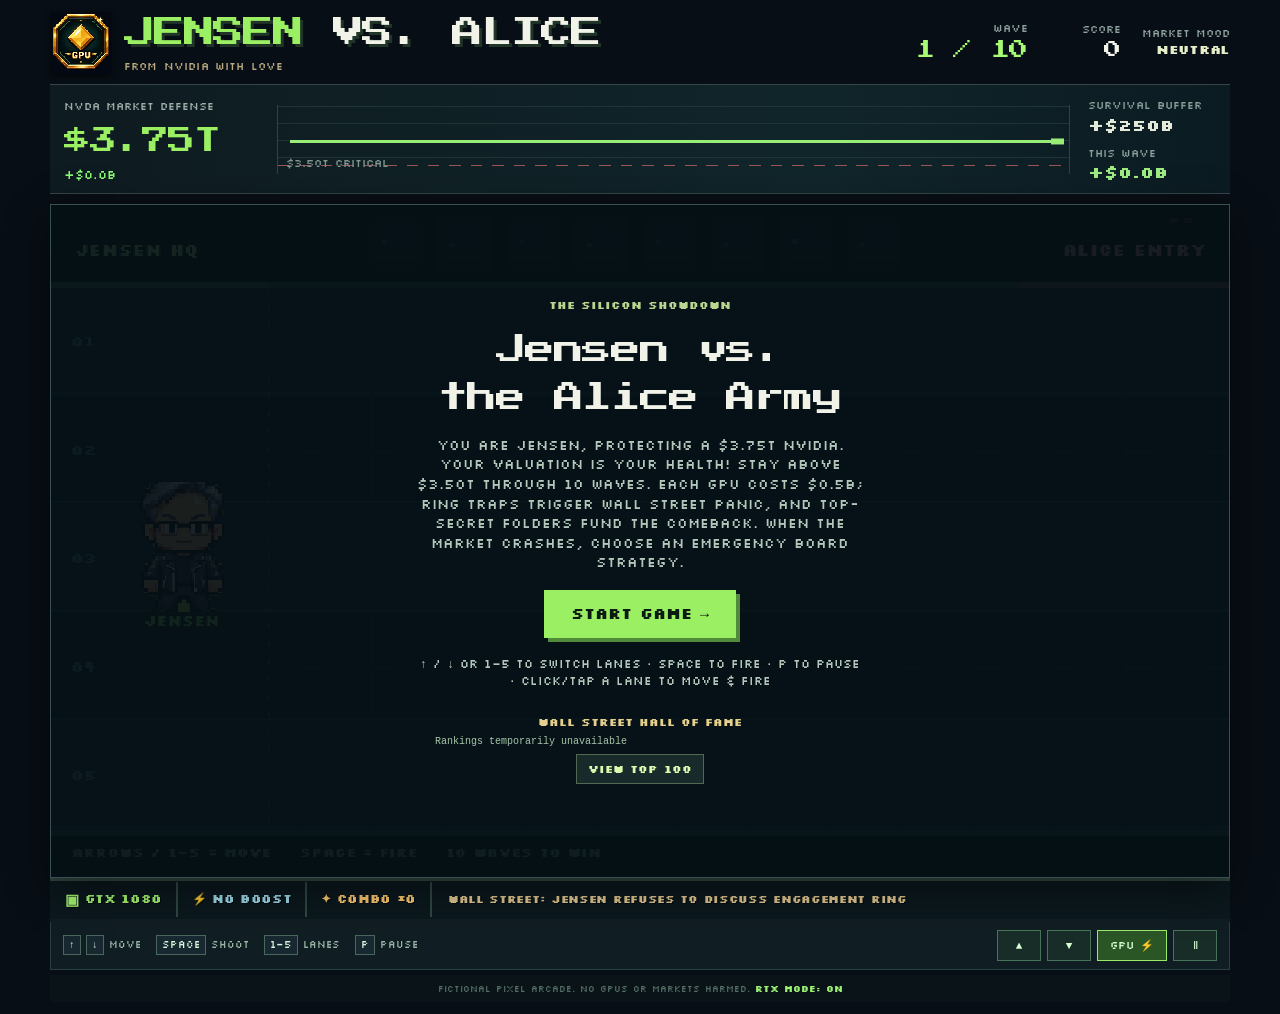
==== commit dca836f5: "Launch global Hall of Fame and score submission at jensenvsalice.xyz, preserve arcade gameplay" ====
--- a/index.html
+++ b/index.html
@@ -123,10 +123,10 @@
  }
  hud();
 }
-function win(){if(state!=='running')return;state='won';held=false;el('boardOverlay').classList.add('hidden');if(score>highScore){highScore=score;try{localStorage.setItem('jva_highscore_v2',score)}catch(e){}}hud();burst(500,250,'#95ff7a',95);modal('NVIDIA SURVIVED','THE GPU EMPIRE<br>IS SAFE!','Ten waves survived above $3.50T! Closing valuation: $'+(market/1000).toFixed(2)+'T · Alices stopped '+stopped+' · Score '+score.toLocaleString()+'.','PLAY AGAIN →');sound('upgrade')}
+function win(){if(state!=='running')return;state='won';window.JVAOnline?.event('wave_complete',{wave,score,valuation:market,elapsed:Math.round(t)});window.JVAOnline?.finish(true,score,wave,market);held=false;el('boardOverlay').classList.add('hidden');if(score>highScore){highScore=score;try{localStorage.setItem('jva_highscore_v2',score)}catch(e){}}hud();burst(500,250,'#95ff7a',95);modal('NVIDIA SURVIVED','THE GPU EMPIRE<br>IS SAFE!','Ten waves survived above $3.50T! Closing valuation: $'+(market/1000).toFixed(2)+'T · Alices stopped '+stopped+' · Score '+score.toLocaleString()+'.','PLAY AGAIN →');sound('upgrade')}
 function chooseBoard(kind){if(state!=='board')return;el('boardOverlay').classList.add('hidden');state='running';boardCooldown=26;panicTriggered=true;if(kind==='ai'){changeMarket(100,'AI BREAKTHROUGH',true);if(Math.random()<.5){aiCorrection=150;aiCorrectionDue=10;message('ANALYSTS ARE WATCHING...','#f8cb85',520,180,20)}}else{production=10;message('PRODUCTION RAMP: +$10B/s · FIRING SLOWED','#acffaa',500,170,19)}hud()}
 
-function reset(){state='running';el('overlay').classList.add('hidden');el('boardOverlay').classList.add('hidden');lane=2;score=0;lives=3;wave=1;t=0;spawnTimer=.7;shootTimer=0;shake=0;flash=0;combo=0;comboTimer=0;rapid=0;multiplier=0;heartRush=0;freeze=0;shortage=0;blackwell=0;weapon=0;spent=0;stopped=0;market=3750;marketHistory=[3750,3750];waveBaseline=3750;marketNews('MARKET OPEN · THE GPU EMPIRE MUST SURVIVE');sentiment=50;production=0;aiCorrection=0;aiCorrectionDue=0;jacket=0;freeAmmo=0;marketCrash=false;panicTriggered=false;boardCooldown=0;shotsThisMinute=[];perfectHits=0;leaks=0;bossesDefeated=0;lastWaveLeak=0;eventTimer=28;eventLife=0;boss=null;bossNext=5;shots=[];enemies=[];particles=[];texts=[];items=[];documents=[];rings=[];hud()}
+function reset(){state='running';el('overlay').classList.add('hidden');el('boardOverlay').classList.add('hidden');lane=2;score=0;lives=3;wave=1;t=0;spawnTimer=.7;shootTimer=0;shake=0;flash=0;combo=0;comboTimer=0;rapid=0;multiplier=0;heartRush=0;freeze=0;shortage=0;blackwell=0;weapon=0;spent=0;stopped=0;market=3750;marketHistory=[3750,3750];waveBaseline=3750;marketNews('MARKET OPEN · THE GPU EMPIRE MUST SURVIVE');sentiment=50;production=0;aiCorrection=0;aiCorrectionDue=0;jacket=0;freeAmmo=0;marketCrash=false;panicTriggered=false;boardCooldown=0;shotsThisMinute=[];perfectHits=0;leaks=0;bossesDefeated=0;lastWaveLeak=0;eventTimer=28;eventLife=0;boss=null;bossNext=5;shots=[];enemies=[];particles=[];texts=[];items=[];documents=[];rings=[];hud();window.JVAOnline?.start()}
 function message(text,color='#ffdb74',x=510,y=150,size=23){texts.push({text,color,x,y,life:1.3,size})}
 function layoutText(list){
  const placed=[];const result=[];
@@ -149,7 +149,7 @@
  return result;
 }
 function burst(x,y,col='#89ff62',num=22){for(let i=0;i<num;i++){let a=r(0,Math.PI*2),v=r(35,260),life=r(.3,.9);particles.push({x,y,vx:Math.cos(a)*v,vy:Math.sin(a)*v,life,max:life,col:i%4===0?'#ffffff':col,size:r(2,7)})}shake=6}
-function lose(reason){if(state==='over'||state==='won')return;state='over';held=false;el('boardOverlay').classList.add('hidden');if(score>highScore){highScore=score;try{localStorage.setItem('jva_highscore_v2',score)}catch(e){}}hud();sound('loss');modal('WALL STREET FIRED JENSEN','NVIDIA DOWNGRADED<br>TO A TOASTER COMPANY','Market cap crashed to $'+(market/1000).toFixed(2)+'T below the $3.50T floor. Score '+score.toLocaleString()+' · Alices stopped '+stopped+'.','RETRY →')}
+function lose(reason){if(state==='over'||state==='won')return;state='over';window.JVAOnline?.finish(false,score,wave,market);held=false;el('boardOverlay').classList.add('hidden');if(score>highScore){highScore=score;try{localStorage.setItem('jva_highscore_v2',score)}catch(e){}}hud();sound('loss');modal('WALL STREET FIRED JENSEN','NVIDIA DOWNGRADED<br>TO A TOASTER COMPANY','Market cap crashed to $'+(market/1000).toFixed(2)+'T below the $3.50T floor. Score '+score.toLocaleString()+' · Alices stopped '+stopped+'.','RETRY →')}
 
 function laneMove(dir){if(state==='running'&&freeze<=0)lane=clamp(lane+dir,0,4)}
 const weapons=[{name:'GTX 1080',cost:.18,speed:830,cool:.31,damage:1},{name:'RTX 4090',cost:.38,speed:940,cool:.23,damage:1.35},{name:'RTX 5090',cost:.75,speed:1000,cool:.18,damage:1.7},{name:'H100',cost:4.2,speed:1170,cool:.85,damage:5}];
@@ -165,26 +165,27 @@
  items.push({x:1060+r(0,60),y:yl(l),lane:l,kind,v:r(49,67)+wave*5,phase:r(0,6.3),life:20});
 }
 function gameEvent(){
+ const beforeShock=market;
  eventTimer=r(25,40);const ev=Math.floor(r(0,5));
  if(ev===0){eventTitle='JENSEN SAYS AI 47 TIMES';changeMarket(150,'AI KEYNOTE',true);freeAmmo=5;message('FREE GPUS FOR 5 SECONDS','#a9ff89',500,185,21)}
  else if(ev===1){eventTitle='DEEPSEEK MOMENT';changeMarket(-100,'DEEPSEEK MOMENT',true);shortage=10;heartRush=Math.max(heartRush,6)}
  else if(ev===2){eventTitle='LEATHER JACKET HYPE';changeMarket(80,'LEATHER JACKET',true);jacket=5;message('INVINCIBLE JACKET: 5 SECONDS','#a9ff89',500,185,20)}
  else if(ev===3){eventTitle='ALICE ANNOUNCES ENGAGEMENT';changeMarket(-90,'ENGAGEMENT PANIC',true);for(let i=0;i<3;i++)rings.push({x:995+i*50,y:yl(i+1),v:190,phase:r(0,6.3)})}
  else{eventTitle='OPENAI ORDERS ONE MILLION GPUS';changeMarket(200,'MASSIVE GPU ORDER',true);blackwell=8;weapon=3;message('H100 CANNON UNLOCKED: 8 SECONDS','#a9ff89',500,185,22)}
- eventLife=3.5;hud();sound('upgrade')
-}
-
-function summonBoss(){boss={x:1010,y:yl(2),hp:26+wave*3,maxhp:26+wave*3,phase:0,cool:2.3,active:true};eventLife=3;eventTitle='GIANT ALICE INCOMING!';message('RELATIONSHIP STATUS: COMPLICATED','#ff8eb2',510,180,29);sound('boss')}
+ eventLife=3.5;window.JVAOnline?.event('market_shock',{name:eventTitle,changeB:Math.round(market-beforeShock),valuation:market});hud();sound('upgrade')
+}
+
+function summonBoss(){window.JVAOnline?.event('boss_spawned',{type:'giant_alice',wave});boss={x:1010,y:yl(2),hp:26+wave*3,maxhp:26+wave*3,phase:0,cool:2.3,active:true};eventLife=3;eventTitle='GIANT ALICE INCOMING!';message('RELATIONSHIP STATUS: COMPLICATED','#ff8eb2',510,180,29);sound('boss')}
 function upgrade(){const w=Math.min(3,Math.floor((wave-1)/3));if(w>weapon){weapon=w;message('UNLOCKED: '+weapons[w].name,'#a8ff7b',520,134,29);sound('upgrade')}hud()}
 function rewardCombo(){if(combo===3)message('GPU RIZZ!','#c4ff81',470,155,27);if(combo===10)message('MARKET DOMINANCE!','#ffd466',470,155,30);if(combo===20)message('NVIDIA STOCK +420%!','#95ebff',470,155,32)}
-function killEnemy(e){e.hp=0;stopped++;combo++;comboTimer=3.1;score+=Math.round((100+wave*14)*Math.min(5,1+Math.floor(combo/4))*(multiplier>0?5:1));changeMarket(r(.8,1.8));perfectHits++;if(combo%10===0)changeMarket(20,'TEN ALICE STREAK',true);if(perfectHits===20)changeMarket(60,'GOLDMAN RAISES PRICE TARGET',true);rewardCombo();message(['BONK!','CUDA!','RTX RIZZ!'][Math.floor(r(0,3))],'#f6eeac',e.x,e.y-45,18);burst(e.x,e.y,'#fd7bad',19);sound('bonk');if(Math.random()<.05)speak('CUDA');if(Math.random()<.075)spawnItem();hud()}
-function hitItem(it){it.life=0;if(it.kind==='ring'){freeze=2;changeMarket(-75,'ENGAGEMENT RING',true);message('ENGAGEMENT RING!','#ff9bc8',Math.max(260,it.x),it.y-55,28);burst(it.x,it.y,'#80defc',26);sound('ring')}else if(it.kind==='folder'){score+=800*(multiplier>0?5:1);changeMarket(35,'TOP SECRET',true);for(let i=0;i<13;i++){documents.push({x:it.x,y:it.y,vx:r(-180,170),vy:r(-225,-30),life:r(.7,1.6),word:['GPU PRICES +900%','CUDA IS LOVE','CLASSIFIED','RTX MEMO'][i%4]})}message('LEAKED! +800','#fbd27e',it.x,it.y-52,23);sound('secret')}else if(it.kind==='gold'){rapid=8;changeMarket(40,'GOLDEN GPU',true);message('TRIPLE GPU: 8 SECONDS!','#caff91',it.x,it.y-52,21);sound('upgrade')}else if(it.kind==='stock'){multiplier=9;message('NVIDIA STOCK ×5 SCORE!','#b6ffa4',it.x,it.y-52,21);sound('upgrade')}else{heartRush=7;message('ALICE HEART! SPEED ×2','#ff94a6',it.x,it.y-52,21);sound('ring')}burst(it.x,it.y,it.kind==='ring'?'#8ef4ff':'#f4d584',16);hud()}
+function killEnemy(e){window.JVAOnline?.event('alice_hit',{type:e.kind,weapon:weapons[weapon].name});e.hp=0;stopped++;combo++;comboTimer=3.1;score+=Math.round((100+wave*14)*Math.min(5,1+Math.floor(combo/4))*(multiplier>0?5:1));changeMarket(r(.8,1.8));perfectHits++;if(combo%10===0)changeMarket(20,'TEN ALICE STREAK',true);if(perfectHits===20)changeMarket(60,'GOLDMAN RAISES PRICE TARGET',true);rewardCombo();message(['BONK!','CUDA!','RTX RIZZ!'][Math.floor(r(0,3))],'#f6eeac',e.x,e.y-45,18);burst(e.x,e.y,'#fd7bad',19);sound('bonk');if(Math.random()<.05)speak('CUDA');if(Math.random()<.075)spawnItem();hud()}
+function hitItem(it){window.JVAOnline?.event('powerup_collected',{type:it.kind});it.life=0;if(it.kind==='ring'){freeze=2;changeMarket(-75,'ENGAGEMENT RING',true);message('ENGAGEMENT RING!','#ff9bc8',Math.max(260,it.x),it.y-55,28);burst(it.x,it.y,'#80defc',26);sound('ring')}else if(it.kind==='folder'){score+=800*(multiplier>0?5:1);changeMarket(35,'TOP SECRET',true);for(let i=0;i<13;i++){documents.push({x:it.x,y:it.y,vx:r(-180,170),vy:r(-225,-30),life:r(.7,1.6),word:['GPU PRICES +900%','CUDA IS LOVE','CLASSIFIED','RTX MEMO'][i%4]})}message('LEAKED! +800','#fbd27e',it.x,it.y-52,23);sound('secret')}else if(it.kind==='gold'){rapid=8;changeMarket(40,'GOLDEN GPU',true);message('TRIPLE GPU: 8 SECONDS!','#caff91',it.x,it.y-52,21);sound('upgrade')}else if(it.kind==='stock'){multiplier=9;message('NVIDIA STOCK ×5 SCORE!','#b6ffa4',it.x,it.y-52,21);sound('upgrade')}else{heartRush=7;message('ALICE HEART! SPEED ×2','#ff94a6',it.x,it.y-52,21);sound('ring')}burst(it.x,it.y,it.kind==='ring'?'#8ef4ff':'#f4d584',16);hud()}
 function update(dt){if(state!=='running')return;dt=Math.min(.05,dt);t+=dt;spawnTimer-=dt;shootTimer-=dt;comboTimer-=dt;eventTimer-=dt;boardCooldown=Math.max(0,boardCooldown-dt);eventLife=Math.max(0,eventLife-dt);freeze=Math.max(0,freeze-dt);rapid=Math.max(0,rapid-dt);multiplier=Math.max(0,multiplier-dt);heartRush=Math.max(0,heartRush-dt);shortage=Math.max(0,shortage-dt);blackwell=Math.max(0,blackwell-dt);jacket=Math.max(0,jacket-dt);freeAmmo=Math.max(0,freeAmmo-dt);if(production>0){production=Math.max(0,production-dt);changeMarket(10*dt)}if(aiCorrectionDue>0){aiCorrectionDue-=dt;if(aiCorrectionDue<=0&&aiCorrection){changeMarket(-aiCorrection,'AI HYPE CORRECTION',true);aiCorrection=0}}shake=Math.max(0,shake-dt*35);flash=Math.max(0,flash-dt);if(comboTimer<=0)combo=0;
- const newWave=1+Math.floor(t/18);if(newWave>wave){if(wave>=10){win();return}if(leaks===lastWaveLeak)changeMarket(60,'PERFECT WAVE',true);lastWaveLeak=leaks;wave=newWave;waveBaseline=market;panicTriggered=market>=3650?false:panicTriggered;message('WAVE '+wave+' — DEFEND THE VALUATION','#e8ff9f',500,155,27);upgrade();if(wave%5===0)summonBoss()}
+ const newWave=1+Math.floor(t/18);if(newWave>wave){if(wave>=10){win();return}window.JVAOnline?.event('wave_complete',{wave,score,valuation:market,elapsed:Math.round(t)});if(leaks===lastWaveLeak)changeMarket(60,'PERFECT WAVE',true);lastWaveLeak=leaks;wave=newWave;waveBaseline=market;window.JVAOnline?.event('wave_start',{wave,score,valuation:market});panicTriggered=market>=3650?false:panicTriggered;message('WAVE '+wave+' — DEFEND THE VALUATION','#e8ff9f',500,155,27);upgrade();if(wave%5===0)summonBoss()}
  if(state!=='running')return; if(eventTimer<=0)gameEvent();if(state!=='running')return;if(spawnTimer<=0){spawnEnemy();spawnTimer=Math.max(.40,1.40-wave*.105)*r(.7,1.35);if(Math.random()<.24)spawnItem()}
  if(held)fire();if(state!=='running')return;
  for(const s of shots){s.x+=s.v*dt;s.rot+=dt*10}
- for(const e of enemies){e.dodgeCooldown-=dt;e.hurt=Math.max(0,e.hurt-dt);e.x-=e.speed*(heartRush>0?2:1)*dt;e.y=yl(e.lane)+Math.sin(t*10+e.phase)*3;if(e.kind==='jump'&&e.dodgeCooldown<=0){e.lane=clamp(e.lane+(Math.random()<.5?-1:1),0,4);e.dodgeCooldown=r(2.3,4.8);message('DODGE!', '#f9b6f3',e.x,e.y-38,15)}if(e.x<111){e.hp=0;leaks++;combo=0;perfectHits=0;if(jacket<=0)changeMarket(-50,'ALICE BREACH',true);else message('LEATHER JACKET BLOCKS THE HIT','#9bff83',220,e.y-36,17);flash=.3;if(leaks%3===0)changeMarket(-100,'BOARD QUESTIONS JENSEN',true);sound('loss');hud()}}
+ for(const e of enemies){e.dodgeCooldown-=dt;e.hurt=Math.max(0,e.hurt-dt);e.x-=e.speed*(heartRush>0?2:1)*dt;e.y=yl(e.lane)+Math.sin(t*10+e.phase)*3;if(e.kind==='jump'&&e.dodgeCooldown<=0){e.lane=clamp(e.lane+(Math.random()<.5?-1:1),0,4);e.dodgeCooldown=r(2.3,4.8);message('DODGE!', '#f9b6f3',e.x,e.y-38,15)}if(e.x<111){window.JVAOnline?.event('jensen_hit',{type:e.kind,damageB:jacket<=0?50:0,valuation:market});e.hp=0;leaks++;combo=0;perfectHits=0;if(jacket<=0)changeMarket(-50,'ALICE BREACH',true);else message('LEATHER JACKET BLOCKS THE HIT','#9bff83',220,e.y-36,17);flash=.3;if(leaks%3===0)changeMarket(-100,'BOARD QUESTIONS JENSEN',true);sound('loss');hud()}}
  if(state!=='running')return;
  for(const it of items){
   it.x-=it.v*dt;it.y=yl(it.lane)+Math.sin(t*5+it.phase)*5;it.life-=dt;
@@ -197,11 +198,11 @@
    }
   }
  }
- if(boss){boss.phase+=dt;boss.x-=22*dt;boss.y=yl(2)+Math.sin(t*1.5)*11;boss.cool-=dt;if(boss.cool<0){boss.cool=2.35;for(let i=0;i<3;i++)rings.push({x:boss.x-70,y:yl((Math.floor(r(0,5))+i)%5),v:225,phase:r(0,6.3)})}if(boss.x<185){boss.x=185;if(!boss.breached){boss.breached=true;if(jacket<=0)changeMarket(-120,'BOSS ALICE BREAKTHROUGH',true)}}}
+ if(boss){boss.phase+=dt;boss.x-=22*dt;boss.y=yl(2)+Math.sin(t*1.5)*11;boss.cool-=dt;if(boss.cool<0){boss.cool=2.35;for(let i=0;i<3;i++)rings.push({x:boss.x-70,y:yl((Math.floor(r(0,5))+i)%5),v:225,phase:r(0,6.3)})}if(boss.x<185){boss.x=185;if(!boss.breached){boss.breached=true;window.JVAOnline?.event('jensen_hit',{type:'boss',damageB:120,valuation:market});if(jacket<=0)changeMarket(-120,'BOSS ALICE BREAKTHROUGH',true)}}}
  if(state!=='running')return;
- for(const ring of rings){ring.x-=ring.v*dt;ring.y+=Math.sin(t*11+ring.phase)*.6;if(ring.x<150&&Math.abs(ring.y-yl(lane))<45){freeze=2;changeMarket(-75,'RING BARRAGE',true);message('ENGAGEMENT BARRAGE!','#ff9fb9',225,ring.y-36,21);ring.x=-100;sound('ring')}}rings=rings.filter(a=>a.x>0);
+ for(const ring of rings){ring.x-=ring.v*dt;ring.y+=Math.sin(t*11+ring.phase)*.6;if(ring.x<150&&Math.abs(ring.y-yl(lane))<45){window.JVAOnline?.event('jensen_hit',{type:'ring',damageB:75,valuation:market});freeze=2;changeMarket(-75,'RING BARRAGE',true);message('ENGAGEMENT BARRAGE!','#ff9fb9',225,ring.y-36,21);ring.x=-100;sound('ring')}}rings=rings.filter(a=>a.x>0);
  if(state!=='running')return;
- for(const shot of shots){if(state!=='running')break;if(shot.x>1050)continue;let hit=false;if(boss&&Math.abs(shot.x-boss.x)<90&&Math.abs(shot.y-boss.y)<200){boss.hp-=shot.power;hit=true;burst(shot.x,shot.y,'#ffa3bc',5);if(boss.hp<=0){score+=5000;bossesDefeated++;changeMarket(120,'RELATIONSHIP TRANSITORY',true);message('BOSS DEFEATED! +$120B','#ffe27f',500,135,31);burst(boss.x,boss.y,'#ff8dc3',85);boss=null;hud()}}if(!hit){for(const e of enemies){if(e.hp>0&&Math.abs(shot.x-e.x)<37&&Math.abs(shot.y-e.y)<38){if(e.kind==='shield'&&Math.random()<.13){e.lane=clamp(e.lane+(Math.random()<.5?-1:1),0,4);message('RING SHIELD!','#ffbfca',e.x,e.y-47,17);hit=true;break}e.hp-=shot.power;e.hurt=.14;hit=true;if(e.hp<=0)killEnemy(e);else burst(shot.x,shot.y,'#ffc1cb',5);break}}}if(!hit){for(const item of items){if(item.life>0&&Math.abs(shot.x-item.x)<30&&Math.abs(shot.y-item.y)<25){hitItem(item);hit=true;break}}}if(hit)shot.x=99999}
+ for(const shot of shots){if(state!=='running')break;if(shot.x>1050)continue;let hit=false;if(boss&&Math.abs(shot.x-boss.x)<90&&Math.abs(shot.y-boss.y)<200){boss.hp-=shot.power;hit=true;burst(shot.x,shot.y,'#ffa3bc',5);if(boss.hp<=0){window.JVAOnline?.event('boss_defeated',{type:'giant_alice',score,wave});score+=5000;bossesDefeated++;changeMarket(120,'RELATIONSHIP TRANSITORY',true);message('BOSS DEFEATED! +$120B','#ffe27f',500,135,31);burst(boss.x,boss.y,'#ff8dc3',85);boss=null;hud()}}if(!hit){for(const e of enemies){if(e.hp>0&&Math.abs(shot.x-e.x)<37&&Math.abs(shot.y-e.y)<38){if(e.kind==='shield'&&Math.random()<.13){e.lane=clamp(e.lane+(Math.random()<.5?-1:1),0,4);message('RING SHIELD!','#ffbfca',e.x,e.y-47,17);hit=true;break}e.hp-=shot.power;e.hurt=.14;hit=true;if(e.hp<=0)killEnemy(e);else burst(shot.x,shot.y,'#ffc1cb',5);break}}}if(!hit){for(const item of items){if(item.life>0&&Math.abs(shot.x-item.x)<30&&Math.abs(shot.y-item.y)<25){hitItem(item);hit=true;break}}}if(hit)shot.x=99999}
  if(state!=='running')return;shots=shots.filter(s=>s.x<1060);enemies=enemies.filter(e=>e.hp>0);items=items.filter(it=>it.x>40&&it.life>0);
  for(const p of particles){p.x+=p.vx*dt;p.y+=p.vy*dt;p.vy+=310*dt;p.life-=dt}particles=particles.filter(p=>p.life>0);
  for(const d of documents){d.x+=d.vx*dt;d.y+=d.vy*dt;d.vy+=210*dt;d.life-=dt}documents=documents.filter(d=>d.life>0);
@@ -345,4 +346,4 @@
 canvas.addEventListener('pointerdown',e=>{if(state!=='running')return;const rc=canvas.getBoundingClientRect();lane=clamp(Math.floor(((e.clientY-rc.top)/rc.height*H-TOP)/LH),0,4);fire()});
 Object.values(sprites).flat().forEach(i=>{i.onload=render});hud();marketHistory=[3750,3750];drawMarketChart();requestAnimationFrame(loop);
 })();
-</script></body></html>+</script><script src="online/config.js"></script><script src="online/game-online.js"></script></body></html>
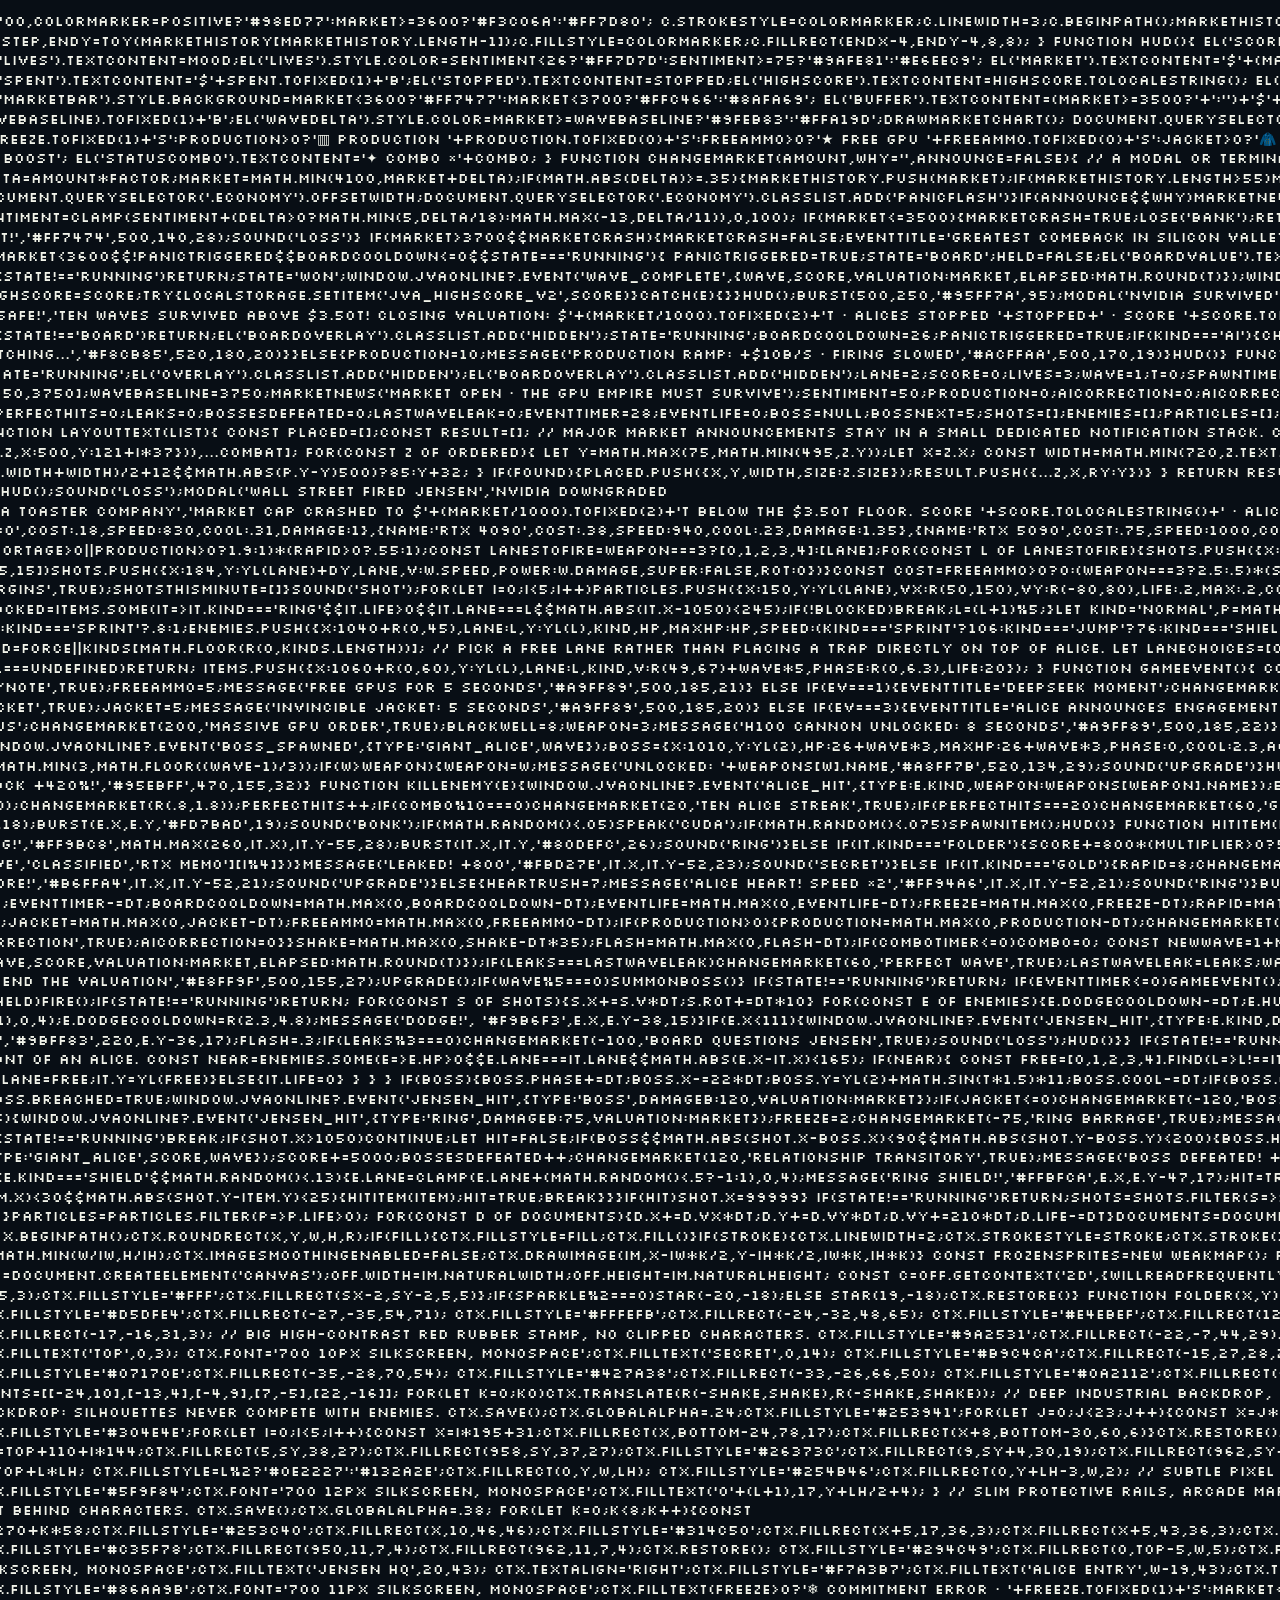
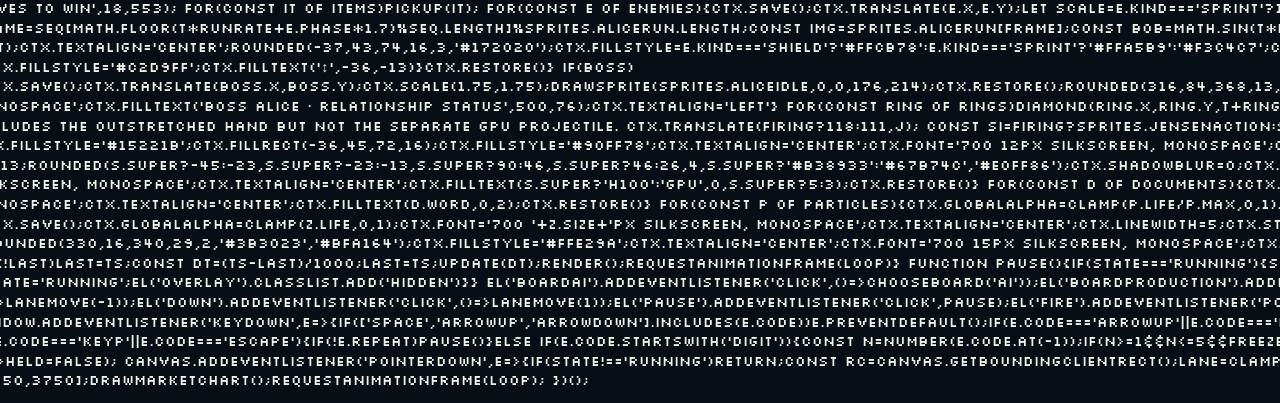
==== commit 9d837325: "Embed nickname form and Hall of Fame in main HTML, show at game over even before scripts load" ====
--- a/index.html
+++ b/index.html
@@ -61,7 +61,21 @@
 @media(max-width:1050px){header{gap:12px}.brand{gap:8px}.stats{gap:12px}h1{font-size:clamp(15px,2.35vw,23px)}.stat strong{font-size:14px}.stat.wave strong{font-size:16px}.marketMain{width:160px}.marketMain b{font-size:20px}}
 @media(max-width:750px){header{flex-wrap:wrap}.stats{width:100%;justify-content:flex-end}.brandEmblem{width:39px;height:39px}h1{font-size:clamp(11px,3vw,20px)}.subtitle{font-size:9px}.stat strong{font-size:12px}.stat.wave strong{font-size:13px}.economy{gap:8px}.marketMain{width:116px}.marketMain b{font-size:16px;letter-spacing:-.6px}.marketMain small,.marketMeta .metaLabel{font-size:9px}.marketMeta{min-width:88px}.marketMeta b{font-size:12px}.gameStatus{gap:0}.controlbar{padding:7px}.help{font-size:8px}}
 @media(max-width:420px){h1{font-size:10px}.subtitle{font-size:8px}.marketMain{width:103px}.marketMain b{font-size:13px}.marketMeta{min-width:72px}.marketMeta b{font-size:11px}.chartWrap{min-width:56px}.modal h2{font-size:17px}.gameStatus{font-size:8px}}
-</style></head><body><main class="wrap"><header><div class="brand"><img class="brandEmblem" alt="Pixel-art golden GPU badge" src="[data-uri]" width="62" height="62"><div><h1><span>JENSEN</span> vs. ALICE</h1><p class="subtitle">FROM NVIDIA WITH LOVE</p></div></div><div class="stats"><div class="stat wave"><small>WAVE</small><strong id="wave">1 / 10</strong></div><div class="stat"><small>SCORE</small><strong id="score">0</strong></div><div class="stat mood"><small>MARKET MOOD</small><strong id="lives">NEUTRAL</strong></div><div class="stat best"><small>BEST</small><strong id="highScore">0</strong></div></div></header><div class="economy"><div class="marketMain"><small>NVDA MARKET DEFENSE</small><b id="market">$3.75T</b><span class="delta" id="moneyChange">+$0.0B THIS RUN</span></div><div class="chartWrap"><canvas id="marketChart" width="480" height="90" aria-label="Market cap history line chart"></canvas><span class="chartBottom">$3.50T CRITICAL</span></div><div class="marketMeta"><div><span class="metaLabel">SURVIVAL BUFFER</span><b id="buffer">+$250B</b></div><div><span class="metaLabel">THIS WAVE</span><b id="waveDelta">+$0.0B</b></div></div><div hidden><span id="spent"></span><span id="stopped"></span><span id="weapon"></span><span id="marketbar"></span></div></div><section class="frame"><canvas id="game" width="1000" height="570" aria-label="Five lane GPU shooting game featuring Jensen and Alice Huang"></canvas><div class="overlay" id="overlay"><div class="modal"><div class="overline" id="overtag">THE SILICON SHOWDOWN</div><h2 id="overheading">Jensen vs.<br>the Alice Army</h2><p id="overtext">You are Jensen, protecting a $3.75T NVIDIA. Your valuation IS your health! Stay above $3.50T through 10 waves. Each GPU costs $0.5B; ring traps trigger Wall Street panic, and TOP-SECRET folders fund the comeback. When the market crashes, choose an emergency board strategy.</p><button class="btn" id="start">START GAME →</button><p style="font-size:12px;margin-top:18px">↑ / ↓ or 1–5 to switch lanes · Space to fire · P to pause · Click/tap a lane to move & fire</p></div></div></section><div class="boardOverlay hidden" id="boardOverlay"><div class="boardCard"><div class="boardKicker">⚠ WALL STREET PANIC</div><h2>EMERGENCY BOARD MEETING</h2><p id="boardValue">NVIDIA AT $3.57T</p><div class="boardActions"><button id="boardAi"><b>ANNOUNCE AI BREAKTHROUGH</b><span>+$100B instantly · 50% risk of -$150B correction</span></button><button id="boardProduction"><b>RAMP GPU PRODUCTION</b><span>+$10B/sec for 10 seconds · slower GPU firing</span></button></div></div></div><div class="gameStatus"><span class="hudWeapon"><span class="hudGlyph" aria-hidden="true">▣</span><b id="statusWeapon">GTX 1080</b></span><span class="boost" id="statusBoost">NO BOOST</span><span class="combo" id="statusCombo">COMBO ×0</span><div class="ticker"><span class="tickerText" id="newsTicker">WALL STREET: JENSEN REFUSES TO DISCUSS ENGAGEMENT RING</span></div></div><div class="controlbar"><div class="help"><span class="kbd">↑</span> <span class="kbd">↓</span> move &nbsp; <span class="kbd">SPACE</span> shoot &nbsp; <span class="kbd">1–5</span> lanes &nbsp; <span class="kbd">P</span> pause</div><div class="mobile"><button id="up" aria-label="Move up">▲</button><button id="down" aria-label="Move down">▼</button><button id="fire" class="shoot">GPU ⚡</button><button id="pause" aria-label="Pause">Ⅱ</button></div></div><div class="foot">Fictional pixel arcade. No GPUs or markets harmed. <span class="pill">RTX MODE: ON</span></div></main>
+
+/* In-game leaderboard markup lives in the HTML, even before network scripts load. */
+.frame .overlay{overflow-y:auto}
+.frame .overlay .modal{max-height:100%;overflow-y:auto;overscroll-behavior:contain;scrollbar-width:thin}
+.hallEntry[hidden],.jvaEndPanel[hidden],#gameHelp[hidden]{display:none!important}
+.hallEntry{margin:12px auto 8px;max-width:440px;font-family:'Silkscreen',monospace}
+.jvaHallTitle{color:#efd991;font:700 13px/1.4 'Silkscreen',monospace}
+.jvaTopTen{display:grid;grid-template-columns:repeat(2,minmax(0,1fr));gap:4px 12px;max-width:440px;max-height:108px;overflow-y:auto;margin:8px auto;font:12px/1.4 'Silkscreen',monospace;text-align:left}
+.jvaButton{background:#152729;border:1px solid #527862;color:#cafa9d;padding:8px 11px;font:700 11px/1.4 'Silkscreen',monospace;cursor:pointer}
+.jvaEndPanel{margin:8px auto 10px;padding:12px;max-width:440px;background:#142523;border-top:1px solid #536857}
+.jvaEndPanel .jvaActions{display:flex;justify-content:center;gap:8px;flex-wrap:wrap;margin:9px 0}
+.jvaEndPanel input{min-width:0;width:170px;padding:7px;background:#0b1b1f;color:white;border:1px solid #6a916c;font:13px 'Silkscreen',monospace}
+.jvaEndPanel .jvaMuted{color:#adbfaf;font:12px/1.5 'Silkscreen',monospace;margin:5px auto}
+@media(max-width:550px){.jvaTopTen{font-size:10px;grid-template-columns:1fr 1fr}.jvaEndPanel{padding:8px}.jvaEndPanel input{width:150px}}
+</style></head><body><main class="wrap"><header><div class="brand"><img class="brandEmblem" alt="Pixel-art golden GPU badge" src="[data-uri]" width="62" height="62"><div><h1><span>JENSEN</span> vs. ALICE</h1><p class="subtitle">FROM NVIDIA WITH LOVE</p></div></div><div class="stats"><div class="stat wave"><small>WAVE</small><strong id="wave">1 / 10</strong></div><div class="stat"><small>SCORE</small><strong id="score">0</strong></div><div class="stat mood"><small>MARKET MOOD</small><strong id="lives">NEUTRAL</strong></div><div class="stat best"><small>BEST</small><strong id="highScore">0</strong></div></div></header><div class="economy"><div class="marketMain"><small>NVDA MARKET DEFENSE</small><b id="market">$3.75T</b><span class="delta" id="moneyChange">+$0.0B THIS RUN</span></div><div class="chartWrap"><canvas id="marketChart" width="480" height="90" aria-label="Market cap history line chart"></canvas><span class="chartBottom">$3.50T CRITICAL</span></div><div class="marketMeta"><div><span class="metaLabel">SURVIVAL BUFFER</span><b id="buffer">+$250B</b></div><div><span class="metaLabel">THIS WAVE</span><b id="waveDelta">+$0.0B</b></div></div><div hidden><span id="spent"></span><span id="stopped"></span><span id="weapon"></span><span id="marketbar"></span></div></div><section class="frame"><canvas id="game" width="1000" height="570" aria-label="Five lane GPU shooting game featuring Jensen and Alice Huang"></canvas><div class="overlay" id="overlay"><div class="modal"><div class="overline" id="overtag">THE SILICON SHOWDOWN</div><h2 id="overheading">Jensen vs.<br>the Alice Army</h2><p id="overtext">You are Jensen, protecting a $3.75T NVIDIA. Your valuation IS your health! Stay above $3.50T through 10 waves. Each GPU costs $0.5B; ring traps trigger Wall Street panic, and TOP-SECRET folders fund the comeback. When the market crashes, choose an emergency board strategy.</p><div class="hallEntry" id="jvaHallStart"><div class="jvaHallTitle">WALL STREET HALL OF FAME</div><div id="jvaTop10" class="jvaTopTen" aria-live="polite">LOADING TOP 10...</div><button id="jvaOpenBoard" type="button" class="jvaButton">VIEW TOP 100</button></div><div class="jvaEndPanel" id="jvaEndPanel" hidden><div id="jvaFinal" class="jvaMuted"></div><div class="jvaActions"><input id="jvaNick" maxlength="20" placeholder="YOUR NICKNAME" aria-label="Nickname"><button id="jvaSubmit" class="jvaButton" type="button" disabled>SUBMIT SCORE</button></div><p id="jvaResult" class="jvaMuted" role="status">CONNECTING LEADERBOARD...</p><div class="jvaActions"><button id="jvaShare" class="jvaButton" type="button">SHARE ON X</button><button id="jvaFullBoard" class="jvaButton" type="button">LEADERBOARD</button></div></div><button class="btn" id="start">START GAME →</button><p id="gameHelp" style="font-size:12px;margin-top:18px">↑ / ↓ or 1–5 to switch lanes · Space to fire · P to pause · Click/tap a lane to move & fire</p></div></div></section><div class="boardOverlay hidden" id="boardOverlay"><div class="boardCard"><div class="boardKicker">⚠ WALL STREET PANIC</div><h2>EMERGENCY BOARD MEETING</h2><p id="boardValue">NVIDIA AT $3.57T</p><div class="boardActions"><button id="boardAi"><b>ANNOUNCE AI BREAKTHROUGH</b><span>+$100B instantly · 50% risk of -$150B correction</span></button><button id="boardProduction"><b>RAMP GPU PRODUCTION</b><span>+$10B/sec for 10 seconds · slower GPU firing</span></button></div></div></div><div class="gameStatus"><span class="hudWeapon"><span class="hudGlyph" aria-hidden="true">▣</span><b id="statusWeapon">GTX 1080</b></span><span class="boost" id="statusBoost">NO BOOST</span><span class="combo" id="statusCombo">COMBO ×0</span><div class="ticker"><span class="tickerText" id="newsTicker">WALL STREET: JENSEN REFUSES TO DISCUSS ENGAGEMENT RING</span></div></div><div class="controlbar"><div class="help"><span class="kbd">↑</span> <span class="kbd">↓</span> move &nbsp; <span class="kbd">SPACE</span> shoot &nbsp; <span class="kbd">1–5</span> lanes &nbsp; <span class="kbd">P</span> pause</div><div class="mobile"><button id="up" aria-label="Move up">▲</button><button id="down" aria-label="Move down">▼</button><button id="fire" class="shoot">GPU ⚡</button><button id="pause" aria-label="Pause">Ⅱ</button></div></div><div class="foot">Fictional pixel arcade. No GPUs or markets harmed. <span class="pill">RTX MODE: ON</span></div></main>
 <script>
 (()=>{'use strict';const canvas=document.getElementById('game'),ctx=canvas.getContext('2d'),W=1000,H=570,LANES=5,TOP=70,BOTTOM=530,LH=(BOTTOM-TOP)/LANES;const scoreEl=document.getElementById('score'),waveEl=document.getElementById('wave'),livesEl=document.getElementById('lives'),overlay=document.getElementById('overlay');const makeImg=b64=>{const i=new Image();i.src='data:image/webp;base64,'+b64;return i};
 const sprites={
@@ -76,7 +90,287 @@
 let audioCtx=null;
 function sound(kind){try{audioCtx=audioCtx||new (window.AudioContext||window.webkitAudioContext)();if(audioCtx.state==='suspended')audioCtx.resume();let now=audioCtx.currentTime;const sounds={shot:[890,420,.065,'square'],bonk:[235,75,.18,'triangle'],ring:[570,110,.4,'sawtooth'],secret:[450,1150,.35,'square'],upgrade:[300,990,.3,'sine'],loss:[390,85,.43,'sawtooth'],boss:[120,300,.45,'square']};const [start,end,dur,waveform]=sounds[kind]||sounds.shot;let osc=audioCtx.createOscillator(),gain=audioCtx.createGain();osc.type=waveform;osc.frequency.setValueAtTime(start,now);osc.frequency.exponentialRampToValueAtTime(end,now+dur);gain.gain.setValueAtTime(kind==='shot'?.028:.065,now);gain.gain.exponentialRampToValueAtTime(.001,now+dur);osc.connect(gain);gain.connect(audioCtx.destination);osc.start(now);osc.stop(now+dur+.01)}catch(e){}}
 function speak(text){if(!window.speechSynthesis||Math.random()>.65)return;try{const u=new SpeechSynthesisUtterance(text);u.pitch=.72;u.rate=1.4;u.volume=.5;speechSynthesis.cancel();speechSynthesis.speak(u)}catch(e){}}
-function modal(tag,title,desc,button){el('overtag').textContent=tag;el('overheading').innerHTML=title;el('overtext').textContent=desc;el('start').textContent=button;el('overlay').classList.remove('hidden')}
+function modal(tag,title,desc,button){
+ el('overtag').textContent=tag;el('overheading').innerHTML=title;el('overtext').textContent=desc;el('start').textContent=button;
+ const complete=tag==='WALL STREET FIRED JENSEN'||tag==='NVIDIA SURVIVED';
+ const hall=el('jvaHallStart'),panel=el('jvaEndPanel');
+ if(hall)hall.hidden=complete;
+ if(panel)panel.hidden=!complete;
+ const instructions=el('gameHelp');if(instructions)instructions.hidden=complete;
+ if(complete&&el('jvaFinal'))el('jvaFinal').textContent=(tag==='NVIDIA SURVIVED'?'MISSION ACCOMPLISHED':'MISSION FAILED')+'  |  '+score.toLocaleString()+' PTS  |  WAVE '+wave+'  |  
+const chartCanvas=el('marketChart'),chartCtx=chartCanvas.getContext('2d');
+let marketHistory=[3750],waveBaseline=3750,marketFlash=0,lastHeadline='WALL STREET: JENSEN REFUSES TO DISCUSS THE RING';
+function marketNews(headline){lastHeadline=headline;const nt=el('newsTicker');if(nt){nt.textContent=headline;nt.style.animation='none';void nt.offsetWidth;nt.style.animation='tickerIn .35s ease-out'}}
+function drawMarketChart(){
+ const c=chartCtx,w=chartCanvas.width,h=chartCanvas.height;c.clearRect(0,0,w,h);
+ const min=3470,max=4070;const toY=v=>Math.max(7,Math.min(h-8,h-8-(v-min)/(max-min)*(h-16)));
+ // Dangerous floor is always a visible dotted line.
+ const critical=toY(3500);c.fillStyle='#d86c6d';for(let x=0;x<w;x+=13)c.fillRect(x,critical,7,1);
+ if(marketHistory.length<2)return;
+ const step=(w-14)/(Math.max(1,marketHistory.length-1));
+ const positive=market>=3700,colorMarker=positive?'#98ed77':market>=3600?'#f3c06a':'#ff7d80';
+ c.strokeStyle=colorMarker;c.lineWidth=3;c.beginPath();marketHistory.forEach((v,i)=>{let x=7+i*step,y=toY(v);if(i===0)c.moveTo(x,y);else c.lineTo(x,y)});c.stroke();
+ const endX=7+(marketHistory.length-1)*step,endY=toY(marketHistory[marketHistory.length-1]);c.fillStyle=colorMarker;c.fillRect(endX-4,endY-4,8,8);
+}
+function hud(){
+ el('score').textContent=score.toLocaleString();el('wave').textContent=wave+' / 10';
+ const mood=sentiment<26?'PANIC':sentiment<49?'BEARISH':sentiment<75?'NEUTRAL':'EUPHORIA';
+ el('lives').textContent=mood;el('lives').style.color=sentiment<26?'#ff7d7d':sentiment>=75?'#9afe81':'#e6eec9';
+ el('market').textContent='$'+(market/1000).toFixed(2)+'T';
+ el('moneyChange').textContent=(market-3750>=0?'+':'')+'$'+(market-3750).toFixed(1)+'B';
+ el('moneyChange').style.color=market>=3750?'#89fa74':'#ff9a8e';
+ el('spent').textContent='$'+spent.toFixed(1)+'B';el('stopped').textContent=stopped;el('highScore').textContent=highScore.toLocaleString();
+ el('weapon').textContent=['GTX 1080','RTX 4090','RTX 5090','H100 SERVER'][weapon];
+ el('marketbar').style.width=clamp((market-3500)/500*100,0,100)+'%';
+ el('marketbar').style.background=market<3600?'#ff7477':market<3700?'#ffc466':'#8afa69';
+ el('buffer').textContent=(market>=3500?'+':'')+'$'+(market-3500).toFixed(0)+'B';el('waveDelta').textContent=(market-waveBaseline>=0?'+':'')+'$'+(market-waveBaseline).toFixed(1)+'B';el('waveDelta').style.color=market>=waveBaseline?'#9feb83':'#ffa19d';drawMarketChart();
+ document.querySelector('.economy').classList.toggle('danger',market<3600);
+ el('statusWeapon').textContent=weapons[weapon].name;
+ el('statusBoost').textContent=freeze>0?'❄ FROZEN '+freeze.toFixed(1)+'s':production>0?'▥ PRODUCTION '+production.toFixed(0)+'s':freeAmmo>0?'★ FREE GPU '+freeAmmo.toFixed(0)+'s':jacket>0?'🧥 JACKET '+jacket.toFixed(0)+'s':rapid>0?'⚡ OVERCLOCK '+rapid.toFixed(1)+'s':shortage>0?'! GPU SHORTAGE '+shortage.toFixed(1)+'s':multiplier>0?'▲ STOCK ×5 '+multiplier.toFixed(1)+'s':'⚡ NO BOOST';
+ el('statusCombo').textContent='✦ COMBO ×'+combo;
+}
+function changeMarket(amount,why='',announce=false){
+ // A modal or terminal outcome must freeze the market until play resumes.
+ if(state!=='running')return;
+ const factor=amount>0?(sentiment>=75?1.25:sentiment<30?.7:1):1;
+ const delta=amount*factor;market=Math.min(4100,market+delta);if(Math.abs(delta)>=.35){marketHistory.push(market);if(marketHistory.length>55)marketHistory.shift()}if(delta<=-20){marketFlash=1;document.querySelector('.economy').classList.remove('panicFlash');void document.querySelector('.economy').offsetWidth;document.querySelector('.economy').classList.add('panicFlash')}if(announce&&why)marketNews(why+' · '+(delta>=0?'+':'')+'$'+Math.round(delta)+'B');
+ if(announce&&why)message(why+' '+(delta>=0?'+':'')+'$'+Math.round(delta)+'B',delta>=0?'#a9ff89':'#ff999e',500,160,22);
+ sentiment=clamp(sentiment+(delta>0?Math.min(5,delta/18):Math.max(-13,delta/11)),0,100);
+ if(market<=3500){marketCrash=true;lose('bank');return}
+ if(market<3550&&!marketCrash){marketCrash=true;eventTitle='NVIDIA CRASH IMMINENT!';eventLife=4;message('MARKET MELTDOWN: ONLY $'+Math.round(market-3500)+'B LEFT!','#ff7474',500,140,28);sound('loss')}
+ if(market>3700&&marketCrash){marketCrash=false;eventTitle='GREATEST COMEBACK IN SILICON VALLEY!';eventLife=4;message('GREATEST COMEBACK IN SILICON VALLEY!','#9cff7e',500,147,26);burst(500,240,'#9aff71',70)}
+ if(market<3600&&!panicTriggered&&boardCooldown<=0&&state==='running'){
+    panicTriggered=true;state='board';held=false;el('boardValue').textContent='NVIDIA AT $'+(market/1000).toFixed(2)+'T';el('boardOverlay').classList.remove('hidden')
+ }
+ hud();
+}
+function win(){if(state!=='running')return;state='won';window.JVAOnline?.event('wave_complete',{wave,score,valuation:market,elapsed:Math.round(t)});window.JVAOnline?.finish(true,score,wave,market);held=false;el('boardOverlay').classList.add('hidden');if(score>highScore){highScore=score;try{localStorage.setItem('jva_highscore_v2',score)}catch(e){}}hud();burst(500,250,'#95ff7a',95);modal('NVIDIA SURVIVED','THE GPU EMPIRE<br>IS SAFE!','Ten waves survived above $3.50T! Closing valuation: $'+(market/1000).toFixed(2)+'T · Alices stopped '+stopped+' · Score '+score.toLocaleString()+'.','PLAY AGAIN →');sound('upgrade')}
+function chooseBoard(kind){if(state!=='board')return;el('boardOverlay').classList.add('hidden');state='running';boardCooldown=26;panicTriggered=true;if(kind==='ai'){changeMarket(100,'AI BREAKTHROUGH',true);if(Math.random()<.5){aiCorrection=150;aiCorrectionDue=10;message('ANALYSTS ARE WATCHING...','#f8cb85',520,180,20)}}else{production=10;message('PRODUCTION RAMP: +$10B/s · FIRING SLOWED','#acffaa',500,170,19)}hud()}
+
+function reset(){state='running';el('overlay').classList.add('hidden');el('boardOverlay').classList.add('hidden');lane=2;score=0;lives=3;wave=1;t=0;spawnTimer=.7;shootTimer=0;shake=0;flash=0;combo=0;comboTimer=0;rapid=0;multiplier=0;heartRush=0;freeze=0;shortage=0;blackwell=0;weapon=0;spent=0;stopped=0;market=3750;marketHistory=[3750,3750];waveBaseline=3750;marketNews('MARKET OPEN · THE GPU EMPIRE MUST SURVIVE');sentiment=50;production=0;aiCorrection=0;aiCorrectionDue=0;jacket=0;freeAmmo=0;marketCrash=false;panicTriggered=false;boardCooldown=0;shotsThisMinute=[];perfectHits=0;leaks=0;bossesDefeated=0;lastWaveLeak=0;eventTimer=28;eventLife=0;boss=null;bossNext=5;shots=[];enemies=[];particles=[];texts=[];items=[];documents=[];rings=[];hud();const endPanel=el('jvaEndPanel');if(endPanel)endPanel.hidden=true;const hall=el('jvaHallStart');if(hall)hall.hidden=false;const gameHelp=el('gameHelp');if(gameHelp)gameHelp.hidden=false;window.JVAOnline?.start()}
+function message(text,color='#ffdb74',x=510,y=150,size=23){texts.push({text,color,x,y,life:1.3,size})}
+function layoutText(list){
+ const placed=[];const result=[];
+ // Major market announcements stay in a small dedicated notification stack.
+ const global=list.filter(z=>z.x>=450&&z.x<=560&&z.y<=195).slice(-2);
+ const combat=list.filter(z=>!(z.x>=450&&z.x<=560&&z.y<=195)).slice(-8);
+ const ordered=[...global.map((z,i)=>({...z,x:500,y:121+i*37})),...combat];
+ for(const z of ordered){
+  let y=Math.max(75,Math.min(495,z.y));let x=z.x;
+  const width=Math.min(720,z.text.length*z.size*.62+12);
+  x=Math.max(width/2+9,Math.min(1000-width/2-9,x));
+  let found=false;
+  for(let n=0;n<15;n++){
+   const collision=placed.some(p=>Math.abs(p.x-x)<(p.width+width)/2+12&&Math.abs(p.y-y)<Math.max(25,(p.size+z.size)*.68));
+   if(!collision){found=true;break}
+   y=(y+32>500)?85:y+32;
+  }
+  if(found){placed.push({x,y,width,size:z.size});result.push({...z,x,ry:y})}
+ }
+ return result;
+}
+function burst(x,y,col='#89ff62',num=22){for(let i=0;i<num;i++){let a=r(0,Math.PI*2),v=r(35,260),life=r(.3,.9);particles.push({x,y,vx:Math.cos(a)*v,vy:Math.sin(a)*v,life,max:life,col:i%4===0?'#ffffff':col,size:r(2,7)})}shake=6}
+function lose(reason){if(state==='over'||state==='won')return;state='over';window.JVAOnline?.finish(false,score,wave,market);held=false;el('boardOverlay').classList.add('hidden');if(score>highScore){highScore=score;try{localStorage.setItem('jva_highscore_v2',score)}catch(e){}}hud();sound('loss');modal('WALL STREET FIRED JENSEN','NVIDIA DOWNGRADED<br>TO A TOASTER COMPANY','Market cap crashed to $'+(market/1000).toFixed(2)+'T below the $3.50T floor. Score '+score.toLocaleString()+' · Alices stopped '+stopped+'.','RETRY →')}
+
+function laneMove(dir){if(state==='running'&&freeze<=0)lane=clamp(lane+dir,0,4)}
+const weapons=[{name:'GTX 1080',cost:.18,speed:830,cool:.31,damage:1},{name:'RTX 4090',cost:.38,speed:940,cool:.23,damage:1.35},{name:'RTX 5090',cost:.75,speed:1000,cool:.18,damage:1.7},{name:'H100',cost:4.2,speed:1170,cool:.85,damage:5}];
+function fire(){if(state!=='running'||shootTimer>0||freeze>0)return;const w=weapons[weapon];shootTimer=w.cool*(shortage>0||production>0?1.9:1)*(rapid>0?.55:1);const lanesToFire=weapon===3?[0,1,2,3,4]:[lane];for(const l of lanesToFire){shots.push({x:184,y:yl(l),lane:l,v:w.speed,power:w.damage,super:weapon===3,rot:0})}if(rapid>0&&weapon!==3){for(const dy of [-15,15])shots.push({x:184,y:yl(lane)+dy,lane,v:w.speed,power:w.damage,super:false,rot:0})}const cost=freeAmmo>0?0:(weapon===3?2.5:.5)*(shortage>0?2:1);spent+=cost;changeMarket(-cost);shotsThisMinute.push(t);if(shotsThisMinute.length===100){changeMarket(-80,'ANALYSTS QUESTION NVIDIA MARGINS',true);shotsThisMinute=[]}sound('shot');for(let i=0;i<5;i++)particles.push({x:150,y:yl(lane),vx:r(50,150),vy:r(-80,80),life:.2,max:.2,col:'#91fc6d',size:4})}
+function spawnEnemy(){let l=Math.floor(r(0,5));for(let tries=0;tries<5;tries++){const blocked=items.some(it=>it.kind==='ring'&&it.life>0&&it.lane===l&&Math.abs(it.x-1050)<245);if(!blocked)break;l=(l+1)%5;}let kind='normal',p=Math.random();if(wave>1&&p<.15)kind='sprint';if(wave>2&&p>=.15&&p<.3)kind='jump';if(wave>3&&p>=.3&&p<.44)kind='shield';let hp=kind==='shield'?2.5:kind==='sprint'?.8:1;enemies.push({x:1040+r(0,45),lane:l,y:yl(l),kind,hp,maxhp:hp,speed:(kind==='sprint'?106:kind==='jump'?76:kind==='shield'?55:59)+wave*8,phase:r(0,6.3),hurt:0,dodgeCooldown:r(2,5),shield:kind==='shield'})}
+function spawnItem(force){
+ const kinds=['ring','folder','gold','stock','heart'];let kind=force||kinds[Math.floor(r(0,kinds.length))];
+ // Pick a free lane rather than placing a trap directly on top of Alice.
+ let laneChoices=[0,1,2,3,4];
+ laneChoices.sort(()=>Math.random()-.5);
+ let l=laneChoices.find(l=>!enemies.some(e=>e.hp>0&&e.lane===l&&e.x>740)&&!items.some(it=>it.life>0&&it.lane===l&&it.x>690));
+ if(l===undefined)return;
+ items.push({x:1060+r(0,60),y:yl(l),lane:l,kind,v:r(49,67)+wave*5,phase:r(0,6.3),life:20});
+}
+function gameEvent(){
+ const beforeShock=market;
+ eventTimer=r(25,40);const ev=Math.floor(r(0,5));
+ if(ev===0){eventTitle='JENSEN SAYS AI 47 TIMES';changeMarket(150,'AI KEYNOTE',true);freeAmmo=5;message('FREE GPUS FOR 5 SECONDS','#a9ff89',500,185,21)}
+ else if(ev===1){eventTitle='DEEPSEEK MOMENT';changeMarket(-100,'DEEPSEEK MOMENT',true);shortage=10;heartRush=Math.max(heartRush,6)}
+ else if(ev===2){eventTitle='LEATHER JACKET HYPE';changeMarket(80,'LEATHER JACKET',true);jacket=5;message('INVINCIBLE JACKET: 5 SECONDS','#a9ff89',500,185,20)}
+ else if(ev===3){eventTitle='ALICE ANNOUNCES ENGAGEMENT';changeMarket(-90,'ENGAGEMENT PANIC',true);for(let i=0;i<3;i++)rings.push({x:995+i*50,y:yl(i+1),v:190,phase:r(0,6.3)})}
+ else{eventTitle='OPENAI ORDERS ONE MILLION GPUS';changeMarket(200,'MASSIVE GPU ORDER',true);blackwell=8;weapon=3;message('H100 CANNON UNLOCKED: 8 SECONDS','#a9ff89',500,185,22)}
+ eventLife=3.5;window.JVAOnline?.event('market_shock',{name:eventTitle,changeB:Math.round(market-beforeShock),valuation:market});hud();sound('upgrade')
+}
+
+function summonBoss(){window.JVAOnline?.event('boss_spawned',{type:'giant_alice',wave});boss={x:1010,y:yl(2),hp:26+wave*3,maxhp:26+wave*3,phase:0,cool:2.3,active:true};eventLife=3;eventTitle='GIANT ALICE INCOMING!';message('RELATIONSHIP STATUS: COMPLICATED','#ff8eb2',510,180,29);sound('boss')}
+function upgrade(){const w=Math.min(3,Math.floor((wave-1)/3));if(w>weapon){weapon=w;message('UNLOCKED: '+weapons[w].name,'#a8ff7b',520,134,29);sound('upgrade')}hud()}
+function rewardCombo(){if(combo===3)message('GPU RIZZ!','#c4ff81',470,155,27);if(combo===10)message('MARKET DOMINANCE!','#ffd466',470,155,30);if(combo===20)message('NVIDIA STOCK +420%!','#95ebff',470,155,32)}
+function killEnemy(e){window.JVAOnline?.event('alice_hit',{type:e.kind,weapon:weapons[weapon].name});e.hp=0;stopped++;combo++;comboTimer=3.1;score+=Math.round((100+wave*14)*Math.min(5,1+Math.floor(combo/4))*(multiplier>0?5:1));changeMarket(r(.8,1.8));perfectHits++;if(combo%10===0)changeMarket(20,'TEN ALICE STREAK',true);if(perfectHits===20)changeMarket(60,'GOLDMAN RAISES PRICE TARGET',true);rewardCombo();message(['BONK!','CUDA!','RTX RIZZ!'][Math.floor(r(0,3))],'#f6eeac',e.x,e.y-45,18);burst(e.x,e.y,'#fd7bad',19);sound('bonk');if(Math.random()<.05)speak('CUDA');if(Math.random()<.075)spawnItem();hud()}
+function hitItem(it){window.JVAOnline?.event('powerup_collected',{type:it.kind});it.life=0;if(it.kind==='ring'){freeze=2;changeMarket(-75,'ENGAGEMENT RING',true);message('ENGAGEMENT RING!','#ff9bc8',Math.max(260,it.x),it.y-55,28);burst(it.x,it.y,'#80defc',26);sound('ring')}else if(it.kind==='folder'){score+=800*(multiplier>0?5:1);changeMarket(35,'TOP SECRET',true);for(let i=0;i<13;i++){documents.push({x:it.x,y:it.y,vx:r(-180,170),vy:r(-225,-30),life:r(.7,1.6),word:['GPU PRICES +900%','CUDA IS LOVE','CLASSIFIED','RTX MEMO'][i%4]})}message('LEAKED! +800','#fbd27e',it.x,it.y-52,23);sound('secret')}else if(it.kind==='gold'){rapid=8;changeMarket(40,'GOLDEN GPU',true);message('TRIPLE GPU: 8 SECONDS!','#caff91',it.x,it.y-52,21);sound('upgrade')}else if(it.kind==='stock'){multiplier=9;message('NVIDIA STOCK ×5 SCORE!','#b6ffa4',it.x,it.y-52,21);sound('upgrade')}else{heartRush=7;message('ALICE HEART! SPEED ×2','#ff94a6',it.x,it.y-52,21);sound('ring')}burst(it.x,it.y,it.kind==='ring'?'#8ef4ff':'#f4d584',16);hud()}
+function update(dt){if(state!=='running')return;dt=Math.min(.05,dt);t+=dt;spawnTimer-=dt;shootTimer-=dt;comboTimer-=dt;eventTimer-=dt;boardCooldown=Math.max(0,boardCooldown-dt);eventLife=Math.max(0,eventLife-dt);freeze=Math.max(0,freeze-dt);rapid=Math.max(0,rapid-dt);multiplier=Math.max(0,multiplier-dt);heartRush=Math.max(0,heartRush-dt);shortage=Math.max(0,shortage-dt);blackwell=Math.max(0,blackwell-dt);jacket=Math.max(0,jacket-dt);freeAmmo=Math.max(0,freeAmmo-dt);if(production>0){production=Math.max(0,production-dt);changeMarket(10*dt)}if(aiCorrectionDue>0){aiCorrectionDue-=dt;if(aiCorrectionDue<=0&&aiCorrection){changeMarket(-aiCorrection,'AI HYPE CORRECTION',true);aiCorrection=0}}shake=Math.max(0,shake-dt*35);flash=Math.max(0,flash-dt);if(comboTimer<=0)combo=0;
+ const newWave=1+Math.floor(t/18);if(newWave>wave){if(wave>=10){win();return}window.JVAOnline?.event('wave_complete',{wave,score,valuation:market,elapsed:Math.round(t)});if(leaks===lastWaveLeak)changeMarket(60,'PERFECT WAVE',true);lastWaveLeak=leaks;wave=newWave;waveBaseline=market;window.JVAOnline?.event('wave_start',{wave,score,valuation:market});panicTriggered=market>=3650?false:panicTriggered;message('WAVE '+wave+' — DEFEND THE VALUATION','#e8ff9f',500,155,27);upgrade();if(wave%5===0)summonBoss()}
+ if(state!=='running')return; if(eventTimer<=0)gameEvent();if(state!=='running')return;if(spawnTimer<=0){spawnEnemy();spawnTimer=Math.max(.40,1.40-wave*.105)*r(.7,1.35);if(Math.random()<.24)spawnItem()}
+ if(held)fire();if(state!=='running')return;
+ for(const s of shots){s.x+=s.v*dt;s.rot+=dt*10}
+ for(const e of enemies){e.dodgeCooldown-=dt;e.hurt=Math.max(0,e.hurt-dt);e.x-=e.speed*(heartRush>0?2:1)*dt;e.y=yl(e.lane)+Math.sin(t*10+e.phase)*3;if(e.kind==='jump'&&e.dodgeCooldown<=0){e.lane=clamp(e.lane+(Math.random()<.5?-1:1),0,4);e.dodgeCooldown=r(2.3,4.8);message('DODGE!', '#f9b6f3',e.x,e.y-38,15)}if(e.x<111){window.JVAOnline?.event('jensen_hit',{type:e.kind,damageB:jacket<=0?50:0,valuation:market});e.hp=0;leaks++;combo=0;perfectHits=0;if(jacket<=0)changeMarket(-50,'ALICE BREACH',true);else message('LEATHER JACKET BLOCKS THE HIT','#9bff83',220,e.y-36,17);flash=.3;if(leaks%3===0)changeMarket(-100,'BOARD QUESTIONS JENSEN',true);sound('loss');hud()}}
+ if(state!=='running')return;
+ for(const it of items){
+  it.x-=it.v*dt;it.y=yl(it.lane)+Math.sin(t*5+it.phase)*5;it.life-=dt;
+  if(it.kind==='ring'&&it.life>0){
+   // A ring is never allowed to hide directly behind/in front of an Alice.
+   const near=enemies.some(e=>e.hp>0&&e.lane===it.lane&&Math.abs(e.x-it.x)<165);
+   if(near){
+    const free=[0,1,2,3,4].find(l=>l!==it.lane&&!enemies.some(e=>e.hp>0&&e.lane===l&&Math.abs(e.x-it.x)<165)&&!items.some(other=>other!==it&&other.life>0&&other.lane===l&&Math.abs(other.x-it.x)<110));
+    if(free!==undefined){it.lane=free;it.y=yl(free)}else{it.life=0}
+   }
+  }
+ }
+ if(boss){boss.phase+=dt;boss.x-=22*dt;boss.y=yl(2)+Math.sin(t*1.5)*11;boss.cool-=dt;if(boss.cool<0){boss.cool=2.35;for(let i=0;i<3;i++)rings.push({x:boss.x-70,y:yl((Math.floor(r(0,5))+i)%5),v:225,phase:r(0,6.3)})}if(boss.x<185){boss.x=185;if(!boss.breached){boss.breached=true;window.JVAOnline?.event('jensen_hit',{type:'boss',damageB:120,valuation:market});if(jacket<=0)changeMarket(-120,'BOSS ALICE BREAKTHROUGH',true)}}}
+ if(state!=='running')return;
+ for(const ring of rings){ring.x-=ring.v*dt;ring.y+=Math.sin(t*11+ring.phase)*.6;if(ring.x<150&&Math.abs(ring.y-yl(lane))<45){window.JVAOnline?.event('jensen_hit',{type:'ring',damageB:75,valuation:market});freeze=2;changeMarket(-75,'RING BARRAGE',true);message('ENGAGEMENT BARRAGE!','#ff9fb9',225,ring.y-36,21);ring.x=-100;sound('ring')}}rings=rings.filter(a=>a.x>0);
+ if(state!=='running')return;
+ for(const shot of shots){if(state!=='running')break;if(shot.x>1050)continue;let hit=false;if(boss&&Math.abs(shot.x-boss.x)<90&&Math.abs(shot.y-boss.y)<200){boss.hp-=shot.power;hit=true;burst(shot.x,shot.y,'#ffa3bc',5);if(boss.hp<=0){window.JVAOnline?.event('boss_defeated',{type:'giant_alice',score,wave});score+=5000;bossesDefeated++;changeMarket(120,'RELATIONSHIP TRANSITORY',true);message('BOSS DEFEATED! +$120B','#ffe27f',500,135,31);burst(boss.x,boss.y,'#ff8dc3',85);boss=null;hud()}}if(!hit){for(const e of enemies){if(e.hp>0&&Math.abs(shot.x-e.x)<37&&Math.abs(shot.y-e.y)<38){if(e.kind==='shield'&&Math.random()<.13){e.lane=clamp(e.lane+(Math.random()<.5?-1:1),0,4);message('RING SHIELD!','#ffbfca',e.x,e.y-47,17);hit=true;break}e.hp-=shot.power;e.hurt=.14;hit=true;if(e.hp<=0)killEnemy(e);else burst(shot.x,shot.y,'#ffc1cb',5);break}}}if(!hit){for(const item of items){if(item.life>0&&Math.abs(shot.x-item.x)<30&&Math.abs(shot.y-item.y)<25){hitItem(item);hit=true;break}}}if(hit)shot.x=99999}
+ if(state!=='running')return;shots=shots.filter(s=>s.x<1060);enemies=enemies.filter(e=>e.hp>0);items=items.filter(it=>it.x>40&&it.life>0);
+ for(const p of particles){p.x+=p.vx*dt;p.y+=p.vy*dt;p.vy+=310*dt;p.life-=dt}particles=particles.filter(p=>p.life>0);
+ for(const d of documents){d.x+=d.vx*dt;d.y+=d.vy*dt;d.vy+=210*dt;d.life-=dt}documents=documents.filter(d=>d.life>0);
+ for(const z of texts){z.y-=27*dt;z.life-=dt}texts=texts.filter(z=>z.life>0);hud();
+}
+function rounded(x,y,w,h,r,fill,stroke){ctx.beginPath();ctx.roundRect(x,y,w,h,r);if(fill){ctx.fillStyle=fill;ctx.fill()}if(stroke){ctx.lineWidth=2;ctx.strokeStyle=stroke;ctx.stroke()}}
+function drawSprite(im,x,y,w,h){if(!im)return;const iw=im.naturalWidth||im.width,ih=im.naturalHeight||im.height;if(!iw||!ih)return;const k=Math.min(w/iw,h/ih);ctx.imageSmoothingEnabled=false;ctx.drawImage(im,x-iw*k/2,y-ih*k/2,iw*k,ih*k)}
+const frozenSprites=new WeakMap();
+function frozenSprite(im){
+ if(!im||!im.complete||!im.naturalWidth)return null;
+ if(frozenSprites.has(im))return frozenSprites.get(im);
+ const off=document.createElement('canvas');off.width=im.naturalWidth;off.height=im.naturalHeight;
+ const c=off.getContext('2d',{willReadFrequently:true});c.drawImage(im,0,0);
+ const img=c.getImageData(0,0,off.width,off.height),d=img.data;
+ for(let i=0;i<d.length;i+=4){if(!d[i+3])continue;const lum=.23*d[i]+.59*d[i+1]+.18*d[i+2];d[i]=Math.min(255,lum*.42+75);d[i+1]=Math.min(255,lum*.65+132);d[i+2]=Math.min(255,lum*.68+173)}
+ c.putImageData(img,0,0);frozenSprites.set(im,off);return off;
+}
+function iceAroundJensen(time){
+ ctx.save();const pulse=Math.sin(time*4)*2;ctx.fillStyle='#6fdaf0';
+ // Pixel shards hug character silhouette, without a rectangular white flash.
+ const shards=[[-42,28,[-10,-23,-31,-41]],[37,25,[6,-19,28,-42]],[-27,-24,[-14,-48,-21,-68]],[24,-30,[13,-51,32,-68]]];
+ for(const [x,y,p] of shards){ctx.beginPath();ctx.moveTo(x,y+35);ctx.lineTo(x+p[0],y+p[1]);ctx.lineTo(x+p[2],y+p[3]+pulse);ctx.lineTo(x+12,y+24);ctx.closePath();ctx.fill()}
+ ctx.fillStyle='#e9fcff';for(const [x,y] of [[-37,-29],[35,-20],[-24,35],[18,28],[4,-57]]){ctx.fillRect(x,y,5,11);ctx.fillRect(x-3,y+3,11,4)}
+ ctx.fillStyle='#8fe6ff';ctx.fillRect(-25,62,52,5);ctx.restore();
+}
+function diamond(x,y,phase,scale=1){ctx.save();ctx.translate(Math.round(x),Math.round(y));ctx.scale(scale,scale);ctx.fillStyle='#a87127';ctx.fillRect(-9,-3,5,18);ctx.fillRect(5,-3,5,18);ctx.fillRect(-5,11,10,5);ctx.fillStyle='#ffe16a';ctx.fillRect(-9,-3,5,15);ctx.fillRect(5,-3,5,15);ctx.fillRect(-5,12,10,4);ctx.fillStyle='#1f5060';ctx.fillRect(-11,-18,23,16);ctx.fillStyle='#65d4f9';ctx.fillRect(-9,-16,19,11);ctx.fillRect(-6,-5,13,4);ctx.fillStyle='#f9ffff';ctx.fillRect(-6,-14,7,5);ctx.fillRect(-2,-10,5,5);ctx.fillStyle='#8af0ff';const sparkle=Math.floor(phase*9)%4;let star=(sx,sy)=>{ctx.fillRect(sx-1,sy-7,3,15);ctx.fillRect(sx-7,sy-1,15,3);ctx.fillStyle='#fff';ctx.fillRect(sx-2,sy-2,5,5)};if(sparkle%2===0)star(-20,-18);else star(19,-18);ctx.restore()}
+function folder(x,y){
+ ctx.save();ctx.translate(Math.round(x),Math.round(y));
+ // White document with 8-bit dark outline and folded top-right corner.
+ ctx.fillStyle='#18222b';ctx.fillRect(-30,-38,60,77);
+ ctx.fillStyle='#d5dfe4';ctx.fillRect(-27,-35,54,71);
+ ctx.fillStyle='#fffefb';ctx.fillRect(-24,-32,48,65);
+ ctx.fillStyle='#e4ebef';ctx.fillRect(12,-32,12,12);
+ ctx.fillStyle='#acb8c3';ctx.fillRect(12,-20,12,2);
+ // Two lines of grey legal-document text, before the stamp.
+ ctx.fillStyle='#bbc7cd';ctx.fillRect(-17,-23,23,3);
+ ctx.fillRect(-17,-16,31,3);
+ // Big high-contrast red rubber stamp, NO clipped characters.
+ ctx.fillStyle='#9a2531';ctx.fillRect(-22,-7,44,29);
+ ctx.fillStyle='#c82d3d';ctx.fillRect(-19,-4,38,23);
+ ctx.fillStyle='#fffef6';ctx.font='700 12px Silkscreen, monospace';
+ ctx.textAlign='center';ctx.textBaseline='middle';
+ ctx.fillText('TOP',0,3);
+ ctx.font='700 10px Silkscreen, monospace';ctx.fillText('SECRET',0,14);
+ ctx.fillStyle='#b9c4ca';ctx.fillRect(-15,27,28,2);
+ ctx.restore();
+}
+function stockArt(x,y,phase){
+ ctx.save();ctx.translate(Math.round(x),Math.round(y));
+ // A miniature NVIDIA-green market chart with a rising trend, 8-bit grid.
+ ctx.fillStyle='#07170e';ctx.fillRect(-35,-28,70,54);
+ ctx.fillStyle='#427a38';ctx.fillRect(-33,-26,66,50);
+ ctx.fillStyle='#0a2112';ctx.fillRect(-30,-23,60,44);
+ ctx.fillStyle='#31543c';for(let yy=-13;yy<=15;yy+=12)ctx.fillRect(-25,yy,49,2);
+ for(let xx=-19;xx<=19;xx+=13)ctx.fillRect(xx,-19,2,35);
+ ctx.fillStyle='#89fa5c';
+ const points=[[-24,10],[-13,4],[-4,9],[7,-5],[22,-16]];
+ for(let k=0;k<points.length-1;k++){
+  const [x1,y1]=points[k],[x2,y2]=points[k+1];
+  const steps=Math.max(Math.abs(x2-x1),Math.abs(y2-y1));
+  for(let j=0;j<=steps;j++){let u=j/steps;ctx.fillRect(Math.round(x1+(x2-x1)*u),Math.round(y1+(y2-y1)*u),4,4)}
+ }
+ ctx.fillStyle='#d7ffb3';ctx.fillRect(18,-19,7,5);ctx.fillRect(21,-21,5,9);
+ ctx.fillStyle='#e5ffae';ctx.font='700 9px Silkscreen, monospace';ctx.textAlign='center';ctx.fillText('NVDA',0,31);
+ ctx.restore();
+}
+function goldGpuArt(x,y){ctx.save();ctx.translate(x,y);ctx.fillStyle='#e8ab37';ctx.fillRect(-31,-17,62,38);ctx.fillStyle='#ffe47a';ctx.fillRect(-27,-13,54,29);ctx.fillStyle='#503b16';ctx.fillRect(-21,-7,30,19);ctx.fillStyle='#c08724';ctx.fillRect(-15,-2,18,10);ctx.fillStyle='#fffaad';ctx.font='700 10px Silkscreen, monospace';ctx.textAlign='center';ctx.fillText('RTX',-6,6);ctx.fillStyle='#9d742a';ctx.fillRect(-22,21,7,6);ctx.fillRect(-9,21,7,6);ctx.fillRect(4,21,7,6);ctx.restore()}
+function heartArt(x,y){ctx.save();ctx.translate(x,y);ctx.fillStyle='#ff81a0';ctx.fillRect(-27,-15,20,17);ctx.fillRect(7,-15,20,17);ctx.fillRect(-31,-8,62,20);ctx.fillRect(-23,12,46,7);ctx.fillRect(-15,19,30,7);ctx.fillRect(-7,26,14,6);ctx.fillStyle='#ffd3e1';ctx.fillRect(-21,-11,9,7);ctx.restore()}
+function pickup(it){
+ const x=it.x,y=it.y+Math.sin(t*6+it.phase)*3;
+ ctx.save();ctx.translate(x,y);const k=it.kind;
+ ctx.shadowColor=k==='ring'?'#84dfff':k==='stock'?'#76fd6e':'#ffd16f';ctx.shadowBlur=k==='folder'?2:9;
+ // Deliberate thin 8-bit borders, no huge glowing dollar-sign tile.
+ const w=k==='folder'?78:k==='stock'?88:k==='ring'?86:72;
+ ctx.fillStyle='rgba(6,18,22,.58)';ctx.fillRect(-w/2,-41,w,86);
+ ctx.strokeStyle=k==='ring'?'#3f7b85':k==='stock'?'#426344':k==='folder'?'#71676b':'#806b45';ctx.lineWidth=1;ctx.strokeRect(-w/2,-41,w,86);
+ ctx.shadowBlur=0;
+ if(k==='ring')diamond(0,-5,t+it.phase,1.15);
+ else if(k==='folder')folder(0,-4);
+ else if(k==='stock')stockArt(0,-4,t);
+ else if(k==='gold')goldGpuArt(0,-4);
+ else heartArt(0,-12);
+ ctx.fillStyle=k==='stock'?'#b0f89f':'#f4e8ca';ctx.font='700 9px Silkscreen, monospace';ctx.textAlign='center';
+ ctx.fillText(({ring:'ENGAGEMENT RING',folder:'TOP-SECRET',gold:'GOLD GPU',stock:'NVIDIA STOCK',heart:'ALICE HEART'})[k],0,41);
+ ctx.restore();
+}
+function render(){ctx.imageSmoothingEnabled=false;ctx.clearRect(0,0,W,H);ctx.save();if(shake>0)ctx.translate(r(-shake,shake),r(-shake,shake));
+// Deep industrial backdrop, made entirely from pixels and kept low-contrast.
+ctx.fillStyle='#08151c';ctx.fillRect(0,0,W,H);
+ctx.fillStyle='#0d2226';ctx.fillRect(0,TOP,W,BOTTOM-TOP);
+// Quiet parallax industrial backdrop: silhouettes never compete with enemies.
+ctx.save();ctx.globalAlpha=.24;ctx.fillStyle='#253941';for(let j=0;j<23;j++){const x=j*47-8,y=TOP+25+(j*17%32);ctx.fillRect(x,y,33+(j%3)*9,48+(j*23%52));ctx.fillStyle='#4d6765';for(let k=0;k<3;k++)ctx.fillRect(x+7+k*10,y+11,3,5);ctx.fillStyle='#253941'}
+ctx.fillStyle='#304e4e';for(let i=0;i<5;i++){const x=i*195+31;ctx.fillRect(x,BOTTOM-24,78,17);ctx.fillRect(x+8,BOTTOM-30,60,6)}ctx.restore();
+// Tiny ventilation fans and an Alice entry gate frame near the edges.
+ctx.save();ctx.globalAlpha=.43;ctx.fillStyle='#49605e';for(let i=0;i<3;i++){let sy=TOP+110+i*144;ctx.fillRect(5,sy,38,27);ctx.fillRect(958,sy,37,27);ctx.fillStyle='#26373c';ctx.fillRect(9,sy+4,30,19);ctx.fillRect(962,sy+4,29,19);ctx.fillStyle='#49605e';let v=Math.floor(t*4+i)%4;ctx.fillRect(21+(v%2)*3,sy+6,4,15);ctx.fillRect(15,sy+13+(v>>1)*2,19,3)}ctx.restore();
+for(let l=0;l<5;l++){
+ const y=TOP+l*LH;
+ ctx.fillStyle=l%2?'#0e2227':'#132a2e';ctx.fillRect(0,y,W,LH);
+ ctx.fillStyle='#254b46';ctx.fillRect(0,y+LH-3,W,2);
+ // Subtle pixel grid rather than high-contrast dashes competing with targets.
+ ctx.fillStyle='#1c3435';for(let x=208;x<990;x+=64){ctx.fillRect(x,y,1,LH);ctx.fillRect(x+1,y+LH/2,22,2)}
+ ctx.fillStyle='#5f9f84';ctx.font='700 12px Silkscreen, monospace';ctx.fillText('0'+(l+1),17,y+LH/2+4);
+}
+// Slim protective rails, arcade markers and a purposeful left/right hierarchy.
+ctx.fillStyle='#07151a';ctx.fillRect(0,0,W,TOP);ctx.fillRect(0,BOTTOM,W,H-BOTTOM);
+// Pixel server control bay sits above the action, not behind characters.
+ctx.save();ctx.globalAlpha=.38;
+for(let k=0;k<8;k++){const x=270+k*58;ctx.fillStyle='#253c40';ctx.fillRect(x,10,46,46);ctx.fillStyle='#314c50';ctx.fillRect(x+5,17,36,3);ctx.fillRect(x+5,43,36,3);ctx.fillStyle='#153035';ctx.fillRect(x+8,24,30,13);ctx.fillStyle=k%3===0?'#78a872':'#4b6968';ctx.fillRect(x+11,29+(k%2)*3,4,4)}
+// Warning lights near the Alice arrival gate.
+ctx.fillStyle='#c35f78';ctx.fillRect(950,11,7,4);ctx.fillRect(962,11,7,4);ctx.restore();
+ctx.fillStyle='#294c49';ctx.fillRect(0,TOP-5,W,5);ctx.fillRect(0,BOTTOM,W,5);
+ctx.fillStyle='#4b7260';ctx.fillRect(0,TOP-5,185,5);
+ctx.fillStyle='#79525e';ctx.fillRect(822,TOP-5,178,5);
+ctx.fillStyle='#b5f689';ctx.font='700 14px Silkscreen, monospace';ctx.fillText('JENSEN HQ',20,43);
+ctx.textAlign='right';ctx.fillStyle='#f7a3b7';ctx.fillText('ALICE ENTRY',W-19,43);ctx.textAlign='left';
+ctx.strokeStyle='#3d9169';ctx.setLineDash([4,11]);ctx.beginPath();ctx.moveTo(185,TOP);ctx.lineTo(185,BOTTOM);ctx.stroke();ctx.setLineDash([]);
+ctx.fillStyle='#86aa9b';ctx.font='700 11px Silkscreen, monospace';ctx.fillText(freeze>0?'❄ COMMITMENT ERROR · '+freeze.toFixed(1)+'s':market<3550?'⚠ NVIDIA CRASH IMMINENT · $'+(market-3500).toFixed(0)+'B LEFT!':rapid>0?'⚡ OVERCLOCK '+rapid.toFixed(1)+'s':multiplier>0?'▲ NVIDIA STOCK ×5':'ARROWS / 1–5 = MOVE    SPACE = FIRE    10 WAVES TO WIN',18,553);
+ for(const it of items)pickup(it);
+ for(const e of enemies){ctx.save();ctx.translate(e.x,e.y);let scale=e.kind==='sprint'?1.07:e.kind==='shield'?1.13:1;ctx.scale(scale,scale);if(e.hurt>0)ctx.globalAlpha=.75;const seq=[0,1,2,1,0,3,2,3];const runRate=e.kind==='sprint'?15:9.5;const frame=seq[Math.floor(t*runRate+e.phase*1.7)%seq.length]%sprites.aliceRun.length;const img=sprites.aliceRun[frame];const bob=Math.sin(t*runRate+e.phase)*1.5;const tilt=Math.sin(t*runRate+e.phase)*0.045;ctx.rotate(tilt);ctx.scale(-1,1);drawSprite(img,0,-5+bob,94,107);ctx.scale(-1,1);ctx.rotate(-tilt);ctx.textAlign='center';rounded(-37,43,74,16,3,'#172020');ctx.fillStyle=e.kind==='shield'?'#ffcb78':e.kind==='sprint'?'#ffa5b9':'#f3c4c7';ctx.font='700 10px Silkscreen, monospace';ctx.fillText(e.kind==='normal'?'ALICE':e.kind.toUpperCase()+' ALICE',0,55);if(e.kind==='shield'){diamond(29,-9,t+e.phase,.64)}if(e.kind==='jump'){ctx.fillStyle='#c2d9ff';ctx.fillText('↕',-36,-13)}ctx.restore()}
+ if(boss){ctx.save();ctx.translate(boss.x,boss.y);ctx.scale(1.75,1.75);drawSprite(sprites.aliceIdle,0,0,176,214);ctx.restore();rounded(316,84,368,13,2,'#56323d','#f3a5b5');rounded(318,86,364*clamp(boss.hp/boss.maxhp,0,1),9,1,'#f17192');ctx.fillStyle='#fff2f0';ctx.textAlign='center';ctx.font='700 12px Silkscreen, monospace';ctx.fillText('BOSS ALICE · RELATIONSHIP STATUS',500,76);ctx.textAlign='left'}
+ for(const ring of rings)diamond(ring.x,ring.y,t+ring.phase,1);
+ const j=yl(lane);ctx.save();
+ const firing=freeze<=0&&shootTimer>.03;
+ // Both character poses are complete and aligned to the lane; no improvised arm.
+ // Full action pose includes the outstretched hand but not the separate GPU projectile.
+ ctx.translate(firing?118:111,j);
+ const si=firing?sprites.jensenAction:sprites.jensenIdle;
+ drawSprite(freeze>0?frozenSprite(sprites.jensenIdle):si,0,-6,firing?134:99,firing?126:118);
+ if(freeze>0)iceAroundJensen(t);
+ ctx.fillStyle='#15221b';ctx.fillRect(-36,45,72,16);ctx.fillStyle='#90ff78';ctx.textAlign='center';ctx.font='700 12px Silkscreen, monospace';ctx.fillText('JENSEN',0,57);ctx.restore();
+ for(const s of shots){ctx.save();ctx.translate(s.x,s.y);ctx.shadowColor=s.super?'#f6d376':'#8efc63';ctx.shadowBlur=s.super?25:13;rounded(s.super?-45:-23,s.super?-23:-13,s.super?90:46,s.super?46:26,4,s.super?'#b38933':'#67b74c','#e0ff86');ctx.shadowBlur=0;ctx.fillStyle='#203623';ctx.fillRect(s.super?-22:-11,s.super?-13:-8,s.super?43:21,s.super?26:16);ctx.fillStyle='#f9ffe2';ctx.font=s.super?'700 16px Silkscreen, monospace':'700 9px Silkscreen, monospace';ctx.textAlign='center';ctx.fillText(s.super?'H100':'GPU',0,s.super?5:3);ctx.restore()}
+ for(const d of documents){ctx.save();ctx.translate(d.x,d.y);ctx.rotate(Math.sin(t*6+d.x)*.2);ctx.fillStyle='#f7f0c8';ctx.fillRect(-31,-16,63,32);ctx.fillStyle='#b44a49';ctx.font='700 7px Silkscreen, monospace';ctx.textAlign='center';ctx.fillText(d.word,0,2);ctx.restore()}
+ for(const p of particles){ctx.globalAlpha=clamp(p.life/p.max,0,1);ctx.fillStyle=p.col;ctx.fillRect(p.x,p.y,p.size,p.size)}ctx.globalAlpha=1;
+ for(const z of layoutText(texts.slice().sort((a,b)=>a.y-b.y))){ctx.save();ctx.globalAlpha=clamp(z.life,0,1);ctx.font='700 '+z.size+'px Silkscreen, monospace';ctx.textAlign='center';ctx.lineWidth=5;ctx.strokeStyle='#08151b';ctx.strokeText(z.text,z.x,z.ry);ctx.fillStyle=z.color;ctx.fillText(z.text,z.x,z.ry);ctx.restore()}
+ if(eventLife>0){rounded(330,16,340,29,2,'#3b3023','#bfa164');ctx.fillStyle='#ffe29a';ctx.textAlign='center';ctx.font='700 15px Silkscreen, monospace';ctx.fillText(eventTitle,500,36)}if(flash>0){ctx.globalAlpha=flash*.25;ctx.fillStyle='#ff3149';ctx.fillRect(0,TOP,W,BOTTOM-TOP);ctx.globalAlpha=1}ctx.restore()}
+function loop(ts){if(!last)last=ts;const dt=(ts-last)/1000;last=ts;update(dt);render();requestAnimationFrame(loop)}
+function pause(){if(state==='running'){state='paused';modal('GAME PAUSED','GPU COOLING','Alice can wait. The GPUs are taking a break.','RESUME →')}else if(state==='paused'){state='running';el('overlay').classList.add('hidden')}}
+el('boardAi').addEventListener('click',()=>chooseBoard('ai'));el('boardProduction').addEventListener('click',()=>chooseBoard('production'));el('start').addEventListener('click',()=>{if(state==='paused'){pause()}else reset()});el('up').addEventListener('click',()=>laneMove(-1));el('down').addEventListener('click',()=>laneMove(1));el('pause').addEventListener('click',pause);el('fire').addEventListener('pointerdown',e=>{e.preventDefault();held=true;fire()});['pointerup','pointercancel','pointerleave'].forEach(ev=>el('fire').addEventListener(ev,()=>held=false));
+window.addEventListener('keydown',e=>{if(['Space','ArrowUp','ArrowDown'].includes(e.code))e.preventDefault();if(e.code==='ArrowUp'||e.code==='KeyW'){if(!e.repeat)laneMove(-1)}else if(e.code==='ArrowDown'||e.code==='KeyS'){if(!e.repeat)laneMove(1)}else if(e.code==='Space'){if(!e.repeat){held=true;fire()}}else if(e.code==='KeyP'||e.code==='Escape'){if(!e.repeat)pause()}else if(e.code.startsWith('Digit')){const n=Number(e.code.at(-1));if(n>=1&&n<=5&&freeze<=0)lane=n-1}else if(e.code==='KeyR'&&state==='running'&&weapon===3){fire()}});
+window.addEventListener('keyup',e=>{if(e.code==='Space')held=false});window.addEventListener('blur',()=>held=false);
+canvas.addEventListener('pointerdown',e=>{if(state!=='running')return;const rc=canvas.getBoundingClientRect();lane=clamp(Math.floor(((e.clientY-rc.top)/rc.height*H-TOP)/LH),0,4);fire()});
+Object.values(sprites).flat().forEach(i=>{i.onload=render});hud();marketHistory=[3750,3750];drawMarketChart();requestAnimationFrame(loop);
+})();
+</script><script src="online/config.js?v=20261112c"></script><script src="online/game-online.js?v=20261112c"></script></body></html>+(market/1000).toFixed(2)+'T';
+ if(complete&&!window.JVAOnline&&el('jvaResult'))el('jvaResult').textContent='Leaderboard connection unavailable. Reload to enable submissions.';
+ el('overlay').classList.remove('hidden')
+}
 const chartCanvas=el('marketChart'),chartCtx=chartCanvas.getContext('2d');
 let marketHistory=[3750],waveBaseline=3750,marketFlash=0,lastHeadline='WALL STREET: JENSEN REFUSES TO DISCUSS THE RING';
 function marketNews(headline){lastHeadline=headline;const nt=el('newsTicker');if(nt){nt.textContent=headline;nt.style.animation='none';void nt.offsetWidth;nt.style.animation='tickerIn .35s ease-out'}}
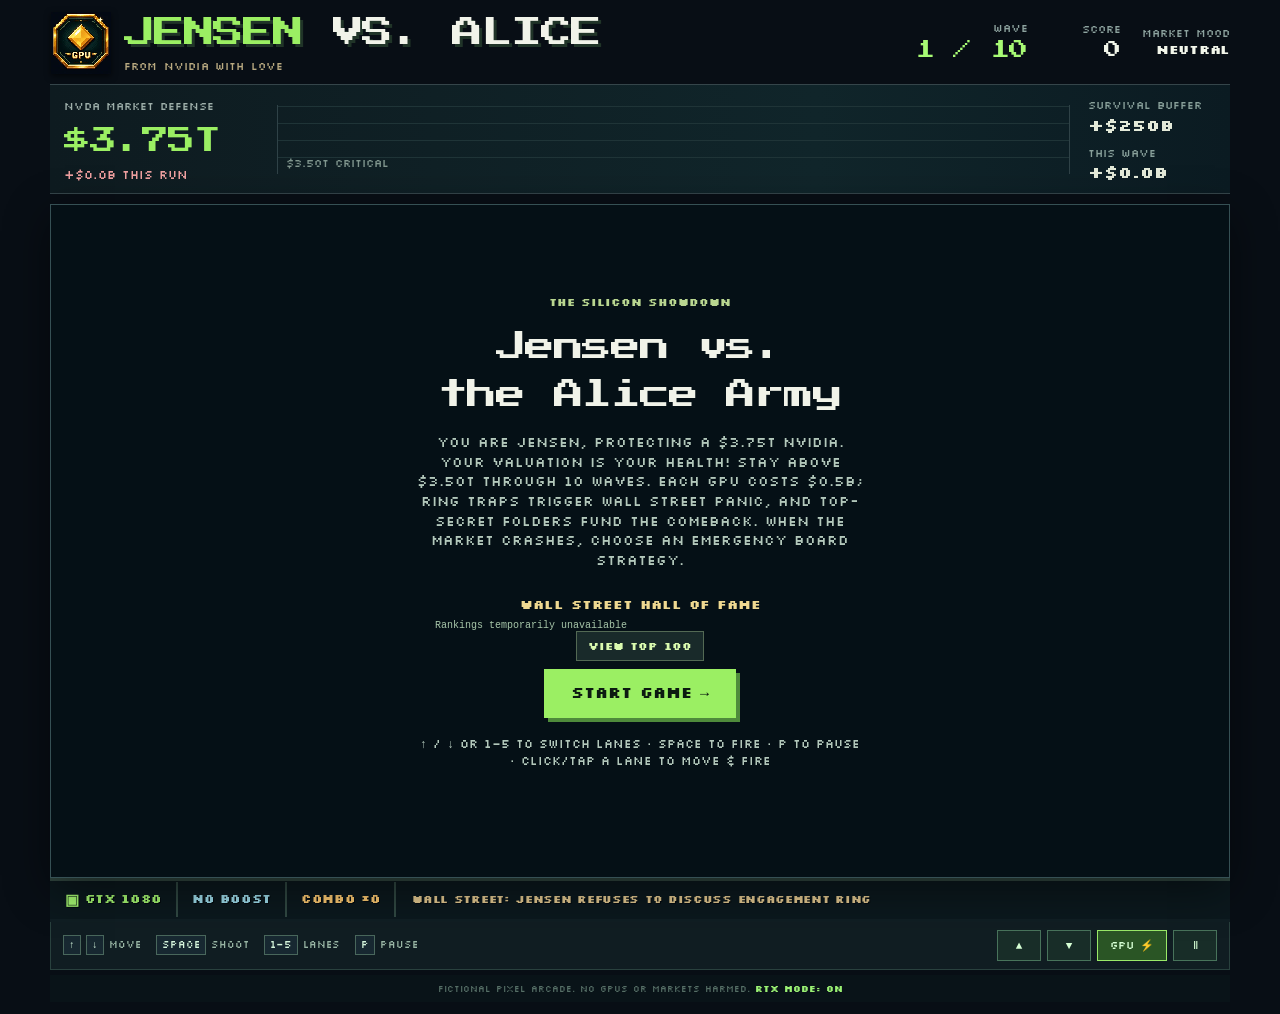
==== commit e3a57598: "Fix broken game page: remove duplicate JavaScript accidentally appended after closing HTML" ====
--- a/index.html
+++ b/index.html
@@ -367,277 +367,4 @@
 canvas.addEventListener('pointerdown',e=>{if(state!=='running')return;const rc=canvas.getBoundingClientRect();lane=clamp(Math.floor(((e.clientY-rc.top)/rc.height*H-TOP)/LH),0,4);fire()});
 Object.values(sprites).flat().forEach(i=>{i.onload=render});hud();marketHistory=[3750,3750];drawMarketChart();requestAnimationFrame(loop);
 })();
-</script><script src="online/config.js?v=20261112c"></script><script src="online/game-online.js?v=20261112c"></script></body></html>+(market/1000).toFixed(2)+'T';
- if(complete&&!window.JVAOnline&&el('jvaResult'))el('jvaResult').textContent='Leaderboard connection unavailable. Reload to enable submissions.';
- el('overlay').classList.remove('hidden')
-}
-const chartCanvas=el('marketChart'),chartCtx=chartCanvas.getContext('2d');
-let marketHistory=[3750],waveBaseline=3750,marketFlash=0,lastHeadline='WALL STREET: JENSEN REFUSES TO DISCUSS THE RING';
-function marketNews(headline){lastHeadline=headline;const nt=el('newsTicker');if(nt){nt.textContent=headline;nt.style.animation='none';void nt.offsetWidth;nt.style.animation='tickerIn .35s ease-out'}}
-function drawMarketChart(){
- const c=chartCtx,w=chartCanvas.width,h=chartCanvas.height;c.clearRect(0,0,w,h);
- const min=3470,max=4070;const toY=v=>Math.max(7,Math.min(h-8,h-8-(v-min)/(max-min)*(h-16)));
- // Dangerous floor is always a visible dotted line.
- const critical=toY(3500);c.fillStyle='#d86c6d';for(let x=0;x<w;x+=13)c.fillRect(x,critical,7,1);
- if(marketHistory.length<2)return;
- const step=(w-14)/(Math.max(1,marketHistory.length-1));
- const positive=market>=3700,colorMarker=positive?'#98ed77':market>=3600?'#f3c06a':'#ff7d80';
- c.strokeStyle=colorMarker;c.lineWidth=3;c.beginPath();marketHistory.forEach((v,i)=>{let x=7+i*step,y=toY(v);if(i===0)c.moveTo(x,y);else c.lineTo(x,y)});c.stroke();
- const endX=7+(marketHistory.length-1)*step,endY=toY(marketHistory[marketHistory.length-1]);c.fillStyle=colorMarker;c.fillRect(endX-4,endY-4,8,8);
-}
-function hud(){
- el('score').textContent=score.toLocaleString();el('wave').textContent=wave+' / 10';
- const mood=sentiment<26?'PANIC':sentiment<49?'BEARISH':sentiment<75?'NEUTRAL':'EUPHORIA';
- el('lives').textContent=mood;el('lives').style.color=sentiment<26?'#ff7d7d':sentiment>=75?'#9afe81':'#e6eec9';
- el('market').textContent='$'+(market/1000).toFixed(2)+'T';
- el('moneyChange').textContent=(market-3750>=0?'+':'')+'$'+(market-3750).toFixed(1)+'B';
- el('moneyChange').style.color=market>=3750?'#89fa74':'#ff9a8e';
- el('spent').textContent='$'+spent.toFixed(1)+'B';el('stopped').textContent=stopped;el('highScore').textContent=highScore.toLocaleString();
- el('weapon').textContent=['GTX 1080','RTX 4090','RTX 5090','H100 SERVER'][weapon];
- el('marketbar').style.width=clamp((market-3500)/500*100,0,100)+'%';
- el('marketbar').style.background=market<3600?'#ff7477':market<3700?'#ffc466':'#8afa69';
- el('buffer').textContent=(market>=3500?'+':'')+'$'+(market-3500).toFixed(0)+'B';el('waveDelta').textContent=(market-waveBaseline>=0?'+':'')+'$'+(market-waveBaseline).toFixed(1)+'B';el('waveDelta').style.color=market>=waveBaseline?'#9feb83':'#ffa19d';drawMarketChart();
- document.querySelector('.economy').classList.toggle('danger',market<3600);
- el('statusWeapon').textContent=weapons[weapon].name;
- el('statusBoost').textContent=freeze>0?'❄ FROZEN '+freeze.toFixed(1)+'s':production>0?'▥ PRODUCTION '+production.toFixed(0)+'s':freeAmmo>0?'★ FREE GPU '+freeAmmo.toFixed(0)+'s':jacket>0?'🧥 JACKET '+jacket.toFixed(0)+'s':rapid>0?'⚡ OVERCLOCK '+rapid.toFixed(1)+'s':shortage>0?'! GPU SHORTAGE '+shortage.toFixed(1)+'s':multiplier>0?'▲ STOCK ×5 '+multiplier.toFixed(1)+'s':'⚡ NO BOOST';
- el('statusCombo').textContent='✦ COMBO ×'+combo;
-}
-function changeMarket(amount,why='',announce=false){
- // A modal or terminal outcome must freeze the market until play resumes.
- if(state!=='running')return;
- const factor=amount>0?(sentiment>=75?1.25:sentiment<30?.7:1):1;
- const delta=amount*factor;market=Math.min(4100,market+delta);if(Math.abs(delta)>=.35){marketHistory.push(market);if(marketHistory.length>55)marketHistory.shift()}if(delta<=-20){marketFlash=1;document.querySelector('.economy').classList.remove('panicFlash');void document.querySelector('.economy').offsetWidth;document.querySelector('.economy').classList.add('panicFlash')}if(announce&&why)marketNews(why+' · '+(delta>=0?'+':'')+'$'+Math.round(delta)+'B');
- if(announce&&why)message(why+' '+(delta>=0?'+':'')+'$'+Math.round(delta)+'B',delta>=0?'#a9ff89':'#ff999e',500,160,22);
- sentiment=clamp(sentiment+(delta>0?Math.min(5,delta/18):Math.max(-13,delta/11)),0,100);
- if(market<=3500){marketCrash=true;lose('bank');return}
- if(market<3550&&!marketCrash){marketCrash=true;eventTitle='NVIDIA CRASH IMMINENT!';eventLife=4;message('MARKET MELTDOWN: ONLY $'+Math.round(market-3500)+'B LEFT!','#ff7474',500,140,28);sound('loss')}
- if(market>3700&&marketCrash){marketCrash=false;eventTitle='GREATEST COMEBACK IN SILICON VALLEY!';eventLife=4;message('GREATEST COMEBACK IN SILICON VALLEY!','#9cff7e',500,147,26);burst(500,240,'#9aff71',70)}
- if(market<3600&&!panicTriggered&&boardCooldown<=0&&state==='running'){
-    panicTriggered=true;state='board';held=false;el('boardValue').textContent='NVIDIA AT $'+(market/1000).toFixed(2)+'T';el('boardOverlay').classList.remove('hidden')
- }
- hud();
-}
-function win(){if(state!=='running')return;state='won';window.JVAOnline?.event('wave_complete',{wave,score,valuation:market,elapsed:Math.round(t)});window.JVAOnline?.finish(true,score,wave,market);held=false;el('boardOverlay').classList.add('hidden');if(score>highScore){highScore=score;try{localStorage.setItem('jva_highscore_v2',score)}catch(e){}}hud();burst(500,250,'#95ff7a',95);modal('NVIDIA SURVIVED','THE GPU EMPIRE<br>IS SAFE!','Ten waves survived above $3.50T! Closing valuation: $'+(market/1000).toFixed(2)+'T · Alices stopped '+stopped+' · Score '+score.toLocaleString()+'.','PLAY AGAIN →');sound('upgrade')}
-function chooseBoard(kind){if(state!=='board')return;el('boardOverlay').classList.add('hidden');state='running';boardCooldown=26;panicTriggered=true;if(kind==='ai'){changeMarket(100,'AI BREAKTHROUGH',true);if(Math.random()<.5){aiCorrection=150;aiCorrectionDue=10;message('ANALYSTS ARE WATCHING...','#f8cb85',520,180,20)}}else{production=10;message('PRODUCTION RAMP: +$10B/s · FIRING SLOWED','#acffaa',500,170,19)}hud()}
-
-function reset(){state='running';el('overlay').classList.add('hidden');el('boardOverlay').classList.add('hidden');lane=2;score=0;lives=3;wave=1;t=0;spawnTimer=.7;shootTimer=0;shake=0;flash=0;combo=0;comboTimer=0;rapid=0;multiplier=0;heartRush=0;freeze=0;shortage=0;blackwell=0;weapon=0;spent=0;stopped=0;market=3750;marketHistory=[3750,3750];waveBaseline=3750;marketNews('MARKET OPEN · THE GPU EMPIRE MUST SURVIVE');sentiment=50;production=0;aiCorrection=0;aiCorrectionDue=0;jacket=0;freeAmmo=0;marketCrash=false;panicTriggered=false;boardCooldown=0;shotsThisMinute=[];perfectHits=0;leaks=0;bossesDefeated=0;lastWaveLeak=0;eventTimer=28;eventLife=0;boss=null;bossNext=5;shots=[];enemies=[];particles=[];texts=[];items=[];documents=[];rings=[];hud();window.JVAOnline?.start()}
-function message(text,color='#ffdb74',x=510,y=150,size=23){texts.push({text,color,x,y,life:1.3,size})}
-function layoutText(list){
- const placed=[];const result=[];
- // Major market announcements stay in a small dedicated notification stack.
- const global=list.filter(z=>z.x>=450&&z.x<=560&&z.y<=195).slice(-2);
- const combat=list.filter(z=>!(z.x>=450&&z.x<=560&&z.y<=195)).slice(-8);
- const ordered=[...global.map((z,i)=>({...z,x:500,y:121+i*37})),...combat];
- for(const z of ordered){
-  let y=Math.max(75,Math.min(495,z.y));let x=z.x;
-  const width=Math.min(720,z.text.length*z.size*.62+12);
-  x=Math.max(width/2+9,Math.min(1000-width/2-9,x));
-  let found=false;
-  for(let n=0;n<15;n++){
-   const collision=placed.some(p=>Math.abs(p.x-x)<(p.width+width)/2+12&&Math.abs(p.y-y)<Math.max(25,(p.size+z.size)*.68));
-   if(!collision){found=true;break}
-   y=(y+32>500)?85:y+32;
-  }
-  if(found){placed.push({x,y,width,size:z.size});result.push({...z,x,ry:y})}
- }
- return result;
-}
-function burst(x,y,col='#89ff62',num=22){for(let i=0;i<num;i++){let a=r(0,Math.PI*2),v=r(35,260),life=r(.3,.9);particles.push({x,y,vx:Math.cos(a)*v,vy:Math.sin(a)*v,life,max:life,col:i%4===0?'#ffffff':col,size:r(2,7)})}shake=6}
-function lose(reason){if(state==='over'||state==='won')return;state='over';window.JVAOnline?.finish(false,score,wave,market);held=false;el('boardOverlay').classList.add('hidden');if(score>highScore){highScore=score;try{localStorage.setItem('jva_highscore_v2',score)}catch(e){}}hud();sound('loss');modal('WALL STREET FIRED JENSEN','NVIDIA DOWNGRADED<br>TO A TOASTER COMPANY','Market cap crashed to $'+(market/1000).toFixed(2)+'T below the $3.50T floor. Score '+score.toLocaleString()+' · Alices stopped '+stopped+'.','RETRY →')}
-
-function laneMove(dir){if(state==='running'&&freeze<=0)lane=clamp(lane+dir,0,4)}
-const weapons=[{name:'GTX 1080',cost:.18,speed:830,cool:.31,damage:1},{name:'RTX 4090',cost:.38,speed:940,cool:.23,damage:1.35},{name:'RTX 5090',cost:.75,speed:1000,cool:.18,damage:1.7},{name:'H100',cost:4.2,speed:1170,cool:.85,damage:5}];
-function fire(){if(state!=='running'||shootTimer>0||freeze>0)return;const w=weapons[weapon];shootTimer=w.cool*(shortage>0||production>0?1.9:1)*(rapid>0?.55:1);const lanesToFire=weapon===3?[0,1,2,3,4]:[lane];for(const l of lanesToFire){shots.push({x:184,y:yl(l),lane:l,v:w.speed,power:w.damage,super:weapon===3,rot:0})}if(rapid>0&&weapon!==3){for(const dy of [-15,15])shots.push({x:184,y:yl(lane)+dy,lane,v:w.speed,power:w.damage,super:false,rot:0})}const cost=freeAmmo>0?0:(weapon===3?2.5:.5)*(shortage>0?2:1);spent+=cost;changeMarket(-cost);shotsThisMinute.push(t);if(shotsThisMinute.length===100){changeMarket(-80,'ANALYSTS QUESTION NVIDIA MARGINS',true);shotsThisMinute=[]}sound('shot');for(let i=0;i<5;i++)particles.push({x:150,y:yl(lane),vx:r(50,150),vy:r(-80,80),life:.2,max:.2,col:'#91fc6d',size:4})}
-function spawnEnemy(){let l=Math.floor(r(0,5));for(let tries=0;tries<5;tries++){const blocked=items.some(it=>it.kind==='ring'&&it.life>0&&it.lane===l&&Math.abs(it.x-1050)<245);if(!blocked)break;l=(l+1)%5;}let kind='normal',p=Math.random();if(wave>1&&p<.15)kind='sprint';if(wave>2&&p>=.15&&p<.3)kind='jump';if(wave>3&&p>=.3&&p<.44)kind='shield';let hp=kind==='shield'?2.5:kind==='sprint'?.8:1;enemies.push({x:1040+r(0,45),lane:l,y:yl(l),kind,hp,maxhp:hp,speed:(kind==='sprint'?106:kind==='jump'?76:kind==='shield'?55:59)+wave*8,phase:r(0,6.3),hurt:0,dodgeCooldown:r(2,5),shield:kind==='shield'})}
-function spawnItem(force){
- const kinds=['ring','folder','gold','stock','heart'];let kind=force||kinds[Math.floor(r(0,kinds.length))];
- // Pick a free lane rather than placing a trap directly on top of Alice.
- let laneChoices=[0,1,2,3,4];
- laneChoices.sort(()=>Math.random()-.5);
- let l=laneChoices.find(l=>!enemies.some(e=>e.hp>0&&e.lane===l&&e.x>740)&&!items.some(it=>it.life>0&&it.lane===l&&it.x>690));
- if(l===undefined)return;
- items.push({x:1060+r(0,60),y:yl(l),lane:l,kind,v:r(49,67)+wave*5,phase:r(0,6.3),life:20});
-}
-function gameEvent(){
- const beforeShock=market;
- eventTimer=r(25,40);const ev=Math.floor(r(0,5));
- if(ev===0){eventTitle='JENSEN SAYS AI 47 TIMES';changeMarket(150,'AI KEYNOTE',true);freeAmmo=5;message('FREE GPUS FOR 5 SECONDS','#a9ff89',500,185,21)}
- else if(ev===1){eventTitle='DEEPSEEK MOMENT';changeMarket(-100,'DEEPSEEK MOMENT',true);shortage=10;heartRush=Math.max(heartRush,6)}
- else if(ev===2){eventTitle='LEATHER JACKET HYPE';changeMarket(80,'LEATHER JACKET',true);jacket=5;message('INVINCIBLE JACKET: 5 SECONDS','#a9ff89',500,185,20)}
- else if(ev===3){eventTitle='ALICE ANNOUNCES ENGAGEMENT';changeMarket(-90,'ENGAGEMENT PANIC',true);for(let i=0;i<3;i++)rings.push({x:995+i*50,y:yl(i+1),v:190,phase:r(0,6.3)})}
- else{eventTitle='OPENAI ORDERS ONE MILLION GPUS';changeMarket(200,'MASSIVE GPU ORDER',true);blackwell=8;weapon=3;message('H100 CANNON UNLOCKED: 8 SECONDS','#a9ff89',500,185,22)}
- eventLife=3.5;window.JVAOnline?.event('market_shock',{name:eventTitle,changeB:Math.round(market-beforeShock),valuation:market});hud();sound('upgrade')
-}
-
-function summonBoss(){window.JVAOnline?.event('boss_spawned',{type:'giant_alice',wave});boss={x:1010,y:yl(2),hp:26+wave*3,maxhp:26+wave*3,phase:0,cool:2.3,active:true};eventLife=3;eventTitle='GIANT ALICE INCOMING!';message('RELATIONSHIP STATUS: COMPLICATED','#ff8eb2',510,180,29);sound('boss')}
-function upgrade(){const w=Math.min(3,Math.floor((wave-1)/3));if(w>weapon){weapon=w;message('UNLOCKED: '+weapons[w].name,'#a8ff7b',520,134,29);sound('upgrade')}hud()}
-function rewardCombo(){if(combo===3)message('GPU RIZZ!','#c4ff81',470,155,27);if(combo===10)message('MARKET DOMINANCE!','#ffd466',470,155,30);if(combo===20)message('NVIDIA STOCK +420%!','#95ebff',470,155,32)}
-function killEnemy(e){window.JVAOnline?.event('alice_hit',{type:e.kind,weapon:weapons[weapon].name});e.hp=0;stopped++;combo++;comboTimer=3.1;score+=Math.round((100+wave*14)*Math.min(5,1+Math.floor(combo/4))*(multiplier>0?5:1));changeMarket(r(.8,1.8));perfectHits++;if(combo%10===0)changeMarket(20,'TEN ALICE STREAK',true);if(perfectHits===20)changeMarket(60,'GOLDMAN RAISES PRICE TARGET',true);rewardCombo();message(['BONK!','CUDA!','RTX RIZZ!'][Math.floor(r(0,3))],'#f6eeac',e.x,e.y-45,18);burst(e.x,e.y,'#fd7bad',19);sound('bonk');if(Math.random()<.05)speak('CUDA');if(Math.random()<.075)spawnItem();hud()}
-function hitItem(it){window.JVAOnline?.event('powerup_collected',{type:it.kind});it.life=0;if(it.kind==='ring'){freeze=2;changeMarket(-75,'ENGAGEMENT RING',true);message('ENGAGEMENT RING!','#ff9bc8',Math.max(260,it.x),it.y-55,28);burst(it.x,it.y,'#80defc',26);sound('ring')}else if(it.kind==='folder'){score+=800*(multiplier>0?5:1);changeMarket(35,'TOP SECRET',true);for(let i=0;i<13;i++){documents.push({x:it.x,y:it.y,vx:r(-180,170),vy:r(-225,-30),life:r(.7,1.6),word:['GPU PRICES +900%','CUDA IS LOVE','CLASSIFIED','RTX MEMO'][i%4]})}message('LEAKED! +800','#fbd27e',it.x,it.y-52,23);sound('secret')}else if(it.kind==='gold'){rapid=8;changeMarket(40,'GOLDEN GPU',true);message('TRIPLE GPU: 8 SECONDS!','#caff91',it.x,it.y-52,21);sound('upgrade')}else if(it.kind==='stock'){multiplier=9;message('NVIDIA STOCK ×5 SCORE!','#b6ffa4',it.x,it.y-52,21);sound('upgrade')}else{heartRush=7;message('ALICE HEART! SPEED ×2','#ff94a6',it.x,it.y-52,21);sound('ring')}burst(it.x,it.y,it.kind==='ring'?'#8ef4ff':'#f4d584',16);hud()}
-function update(dt){if(state!=='running')return;dt=Math.min(.05,dt);t+=dt;spawnTimer-=dt;shootTimer-=dt;comboTimer-=dt;eventTimer-=dt;boardCooldown=Math.max(0,boardCooldown-dt);eventLife=Math.max(0,eventLife-dt);freeze=Math.max(0,freeze-dt);rapid=Math.max(0,rapid-dt);multiplier=Math.max(0,multiplier-dt);heartRush=Math.max(0,heartRush-dt);shortage=Math.max(0,shortage-dt);blackwell=Math.max(0,blackwell-dt);jacket=Math.max(0,jacket-dt);freeAmmo=Math.max(0,freeAmmo-dt);if(production>0){production=Math.max(0,production-dt);changeMarket(10*dt)}if(aiCorrectionDue>0){aiCorrectionDue-=dt;if(aiCorrectionDue<=0&&aiCorrection){changeMarket(-aiCorrection,'AI HYPE CORRECTION',true);aiCorrection=0}}shake=Math.max(0,shake-dt*35);flash=Math.max(0,flash-dt);if(comboTimer<=0)combo=0;
- const newWave=1+Math.floor(t/18);if(newWave>wave){if(wave>=10){win();return}window.JVAOnline?.event('wave_complete',{wave,score,valuation:market,elapsed:Math.round(t)});if(leaks===lastWaveLeak)changeMarket(60,'PERFECT WAVE',true);lastWaveLeak=leaks;wave=newWave;waveBaseline=market;window.JVAOnline?.event('wave_start',{wave,score,valuation:market});panicTriggered=market>=3650?false:panicTriggered;message('WAVE '+wave+' — DEFEND THE VALUATION','#e8ff9f',500,155,27);upgrade();if(wave%5===0)summonBoss()}
- if(state!=='running')return; if(eventTimer<=0)gameEvent();if(state!=='running')return;if(spawnTimer<=0){spawnEnemy();spawnTimer=Math.max(.40,1.40-wave*.105)*r(.7,1.35);if(Math.random()<.24)spawnItem()}
- if(held)fire();if(state!=='running')return;
- for(const s of shots){s.x+=s.v*dt;s.rot+=dt*10}
- for(const e of enemies){e.dodgeCooldown-=dt;e.hurt=Math.max(0,e.hurt-dt);e.x-=e.speed*(heartRush>0?2:1)*dt;e.y=yl(e.lane)+Math.sin(t*10+e.phase)*3;if(e.kind==='jump'&&e.dodgeCooldown<=0){e.lane=clamp(e.lane+(Math.random()<.5?-1:1),0,4);e.dodgeCooldown=r(2.3,4.8);message('DODGE!', '#f9b6f3',e.x,e.y-38,15)}if(e.x<111){window.JVAOnline?.event('jensen_hit',{type:e.kind,damageB:jacket<=0?50:0,valuation:market});e.hp=0;leaks++;combo=0;perfectHits=0;if(jacket<=0)changeMarket(-50,'ALICE BREACH',true);else message('LEATHER JACKET BLOCKS THE HIT','#9bff83',220,e.y-36,17);flash=.3;if(leaks%3===0)changeMarket(-100,'BOARD QUESTIONS JENSEN',true);sound('loss');hud()}}
- if(state!=='running')return;
- for(const it of items){
-  it.x-=it.v*dt;it.y=yl(it.lane)+Math.sin(t*5+it.phase)*5;it.life-=dt;
-  if(it.kind==='ring'&&it.life>0){
-   // A ring is never allowed to hide directly behind/in front of an Alice.
-   const near=enemies.some(e=>e.hp>0&&e.lane===it.lane&&Math.abs(e.x-it.x)<165);
-   if(near){
-    const free=[0,1,2,3,4].find(l=>l!==it.lane&&!enemies.some(e=>e.hp>0&&e.lane===l&&Math.abs(e.x-it.x)<165)&&!items.some(other=>other!==it&&other.life>0&&other.lane===l&&Math.abs(other.x-it.x)<110));
-    if(free!==undefined){it.lane=free;it.y=yl(free)}else{it.life=0}
-   }
-  }
- }
- if(boss){boss.phase+=dt;boss.x-=22*dt;boss.y=yl(2)+Math.sin(t*1.5)*11;boss.cool-=dt;if(boss.cool<0){boss.cool=2.35;for(let i=0;i<3;i++)rings.push({x:boss.x-70,y:yl((Math.floor(r(0,5))+i)%5),v:225,phase:r(0,6.3)})}if(boss.x<185){boss.x=185;if(!boss.breached){boss.breached=true;window.JVAOnline?.event('jensen_hit',{type:'boss',damageB:120,valuation:market});if(jacket<=0)changeMarket(-120,'BOSS ALICE BREAKTHROUGH',true)}}}
- if(state!=='running')return;
- for(const ring of rings){ring.x-=ring.v*dt;ring.y+=Math.sin(t*11+ring.phase)*.6;if(ring.x<150&&Math.abs(ring.y-yl(lane))<45){window.JVAOnline?.event('jensen_hit',{type:'ring',damageB:75,valuation:market});freeze=2;changeMarket(-75,'RING BARRAGE',true);message('ENGAGEMENT BARRAGE!','#ff9fb9',225,ring.y-36,21);ring.x=-100;sound('ring')}}rings=rings.filter(a=>a.x>0);
- if(state!=='running')return;
- for(const shot of shots){if(state!=='running')break;if(shot.x>1050)continue;let hit=false;if(boss&&Math.abs(shot.x-boss.x)<90&&Math.abs(shot.y-boss.y)<200){boss.hp-=shot.power;hit=true;burst(shot.x,shot.y,'#ffa3bc',5);if(boss.hp<=0){window.JVAOnline?.event('boss_defeated',{type:'giant_alice',score,wave});score+=5000;bossesDefeated++;changeMarket(120,'RELATIONSHIP TRANSITORY',true);message('BOSS DEFEATED! +$120B','#ffe27f',500,135,31);burst(boss.x,boss.y,'#ff8dc3',85);boss=null;hud()}}if(!hit){for(const e of enemies){if(e.hp>0&&Math.abs(shot.x-e.x)<37&&Math.abs(shot.y-e.y)<38){if(e.kind==='shield'&&Math.random()<.13){e.lane=clamp(e.lane+(Math.random()<.5?-1:1),0,4);message('RING SHIELD!','#ffbfca',e.x,e.y-47,17);hit=true;break}e.hp-=shot.power;e.hurt=.14;hit=true;if(e.hp<=0)killEnemy(e);else burst(shot.x,shot.y,'#ffc1cb',5);break}}}if(!hit){for(const item of items){if(item.life>0&&Math.abs(shot.x-item.x)<30&&Math.abs(shot.y-item.y)<25){hitItem(item);hit=true;break}}}if(hit)shot.x=99999}
- if(state!=='running')return;shots=shots.filter(s=>s.x<1060);enemies=enemies.filter(e=>e.hp>0);items=items.filter(it=>it.x>40&&it.life>0);
- for(const p of particles){p.x+=p.vx*dt;p.y+=p.vy*dt;p.vy+=310*dt;p.life-=dt}particles=particles.filter(p=>p.life>0);
- for(const d of documents){d.x+=d.vx*dt;d.y+=d.vy*dt;d.vy+=210*dt;d.life-=dt}documents=documents.filter(d=>d.life>0);
- for(const z of texts){z.y-=27*dt;z.life-=dt}texts=texts.filter(z=>z.life>0);hud();
-}
-function rounded(x,y,w,h,r,fill,stroke){ctx.beginPath();ctx.roundRect(x,y,w,h,r);if(fill){ctx.fillStyle=fill;ctx.fill()}if(stroke){ctx.lineWidth=2;ctx.strokeStyle=stroke;ctx.stroke()}}
-function drawSprite(im,x,y,w,h){if(!im)return;const iw=im.naturalWidth||im.width,ih=im.naturalHeight||im.height;if(!iw||!ih)return;const k=Math.min(w/iw,h/ih);ctx.imageSmoothingEnabled=false;ctx.drawImage(im,x-iw*k/2,y-ih*k/2,iw*k,ih*k)}
-const frozenSprites=new WeakMap();
-function frozenSprite(im){
- if(!im||!im.complete||!im.naturalWidth)return null;
- if(frozenSprites.has(im))return frozenSprites.get(im);
- const off=document.createElement('canvas');off.width=im.naturalWidth;off.height=im.naturalHeight;
- const c=off.getContext('2d',{willReadFrequently:true});c.drawImage(im,0,0);
- const img=c.getImageData(0,0,off.width,off.height),d=img.data;
- for(let i=0;i<d.length;i+=4){if(!d[i+3])continue;const lum=.23*d[i]+.59*d[i+1]+.18*d[i+2];d[i]=Math.min(255,lum*.42+75);d[i+1]=Math.min(255,lum*.65+132);d[i+2]=Math.min(255,lum*.68+173)}
- c.putImageData(img,0,0);frozenSprites.set(im,off);return off;
-}
-function iceAroundJensen(time){
- ctx.save();const pulse=Math.sin(time*4)*2;ctx.fillStyle='#6fdaf0';
- // Pixel shards hug character silhouette, without a rectangular white flash.
- const shards=[[-42,28,[-10,-23,-31,-41]],[37,25,[6,-19,28,-42]],[-27,-24,[-14,-48,-21,-68]],[24,-30,[13,-51,32,-68]]];
- for(const [x,y,p] of shards){ctx.beginPath();ctx.moveTo(x,y+35);ctx.lineTo(x+p[0],y+p[1]);ctx.lineTo(x+p[2],y+p[3]+pulse);ctx.lineTo(x+12,y+24);ctx.closePath();ctx.fill()}
- ctx.fillStyle='#e9fcff';for(const [x,y] of [[-37,-29],[35,-20],[-24,35],[18,28],[4,-57]]){ctx.fillRect(x,y,5,11);ctx.fillRect(x-3,y+3,11,4)}
- ctx.fillStyle='#8fe6ff';ctx.fillRect(-25,62,52,5);ctx.restore();
-}
-function diamond(x,y,phase,scale=1){ctx.save();ctx.translate(Math.round(x),Math.round(y));ctx.scale(scale,scale);ctx.fillStyle='#a87127';ctx.fillRect(-9,-3,5,18);ctx.fillRect(5,-3,5,18);ctx.fillRect(-5,11,10,5);ctx.fillStyle='#ffe16a';ctx.fillRect(-9,-3,5,15);ctx.fillRect(5,-3,5,15);ctx.fillRect(-5,12,10,4);ctx.fillStyle='#1f5060';ctx.fillRect(-11,-18,23,16);ctx.fillStyle='#65d4f9';ctx.fillRect(-9,-16,19,11);ctx.fillRect(-6,-5,13,4);ctx.fillStyle='#f9ffff';ctx.fillRect(-6,-14,7,5);ctx.fillRect(-2,-10,5,5);ctx.fillStyle='#8af0ff';const sparkle=Math.floor(phase*9)%4;let star=(sx,sy)=>{ctx.fillRect(sx-1,sy-7,3,15);ctx.fillRect(sx-7,sy-1,15,3);ctx.fillStyle='#fff';ctx.fillRect(sx-2,sy-2,5,5)};if(sparkle%2===0)star(-20,-18);else star(19,-18);ctx.restore()}
-function folder(x,y){
- ctx.save();ctx.translate(Math.round(x),Math.round(y));
- // White document with 8-bit dark outline and folded top-right corner.
- ctx.fillStyle='#18222b';ctx.fillRect(-30,-38,60,77);
- ctx.fillStyle='#d5dfe4';ctx.fillRect(-27,-35,54,71);
- ctx.fillStyle='#fffefb';ctx.fillRect(-24,-32,48,65);
- ctx.fillStyle='#e4ebef';ctx.fillRect(12,-32,12,12);
- ctx.fillStyle='#acb8c3';ctx.fillRect(12,-20,12,2);
- // Two lines of grey legal-document text, before the stamp.
- ctx.fillStyle='#bbc7cd';ctx.fillRect(-17,-23,23,3);
- ctx.fillRect(-17,-16,31,3);
- // Big high-contrast red rubber stamp, NO clipped characters.
- ctx.fillStyle='#9a2531';ctx.fillRect(-22,-7,44,29);
- ctx.fillStyle='#c82d3d';ctx.fillRect(-19,-4,38,23);
- ctx.fillStyle='#fffef6';ctx.font='700 12px Silkscreen, monospace';
- ctx.textAlign='center';ctx.textBaseline='middle';
- ctx.fillText('TOP',0,3);
- ctx.font='700 10px Silkscreen, monospace';ctx.fillText('SECRET',0,14);
- ctx.fillStyle='#b9c4ca';ctx.fillRect(-15,27,28,2);
- ctx.restore();
-}
-function stockArt(x,y,phase){
- ctx.save();ctx.translate(Math.round(x),Math.round(y));
- // A miniature NVIDIA-green market chart with a rising trend, 8-bit grid.
- ctx.fillStyle='#07170e';ctx.fillRect(-35,-28,70,54);
- ctx.fillStyle='#427a38';ctx.fillRect(-33,-26,66,50);
- ctx.fillStyle='#0a2112';ctx.fillRect(-30,-23,60,44);
- ctx.fillStyle='#31543c';for(let yy=-13;yy<=15;yy+=12)ctx.fillRect(-25,yy,49,2);
- for(let xx=-19;xx<=19;xx+=13)ctx.fillRect(xx,-19,2,35);
- ctx.fillStyle='#89fa5c';
- const points=[[-24,10],[-13,4],[-4,9],[7,-5],[22,-16]];
- for(let k=0;k<points.length-1;k++){
-  const [x1,y1]=points[k],[x2,y2]=points[k+1];
-  const steps=Math.max(Math.abs(x2-x1),Math.abs(y2-y1));
-  for(let j=0;j<=steps;j++){let u=j/steps;ctx.fillRect(Math.round(x1+(x2-x1)*u),Math.round(y1+(y2-y1)*u),4,4)}
- }
- ctx.fillStyle='#d7ffb3';ctx.fillRect(18,-19,7,5);ctx.fillRect(21,-21,5,9);
- ctx.fillStyle='#e5ffae';ctx.font='700 9px Silkscreen, monospace';ctx.textAlign='center';ctx.fillText('NVDA',0,31);
- ctx.restore();
-}
-function goldGpuArt(x,y){ctx.save();ctx.translate(x,y);ctx.fillStyle='#e8ab37';ctx.fillRect(-31,-17,62,38);ctx.fillStyle='#ffe47a';ctx.fillRect(-27,-13,54,29);ctx.fillStyle='#503b16';ctx.fillRect(-21,-7,30,19);ctx.fillStyle='#c08724';ctx.fillRect(-15,-2,18,10);ctx.fillStyle='#fffaad';ctx.font='700 10px Silkscreen, monospace';ctx.textAlign='center';ctx.fillText('RTX',-6,6);ctx.fillStyle='#9d742a';ctx.fillRect(-22,21,7,6);ctx.fillRect(-9,21,7,6);ctx.fillRect(4,21,7,6);ctx.restore()}
-function heartArt(x,y){ctx.save();ctx.translate(x,y);ctx.fillStyle='#ff81a0';ctx.fillRect(-27,-15,20,17);ctx.fillRect(7,-15,20,17);ctx.fillRect(-31,-8,62,20);ctx.fillRect(-23,12,46,7);ctx.fillRect(-15,19,30,7);ctx.fillRect(-7,26,14,6);ctx.fillStyle='#ffd3e1';ctx.fillRect(-21,-11,9,7);ctx.restore()}
-function pickup(it){
- const x=it.x,y=it.y+Math.sin(t*6+it.phase)*3;
- ctx.save();ctx.translate(x,y);const k=it.kind;
- ctx.shadowColor=k==='ring'?'#84dfff':k==='stock'?'#76fd6e':'#ffd16f';ctx.shadowBlur=k==='folder'?2:9;
- // Deliberate thin 8-bit borders, no huge glowing dollar-sign tile.
- const w=k==='folder'?78:k==='stock'?88:k==='ring'?86:72;
- ctx.fillStyle='rgba(6,18,22,.58)';ctx.fillRect(-w/2,-41,w,86);
- ctx.strokeStyle=k==='ring'?'#3f7b85':k==='stock'?'#426344':k==='folder'?'#71676b':'#806b45';ctx.lineWidth=1;ctx.strokeRect(-w/2,-41,w,86);
- ctx.shadowBlur=0;
- if(k==='ring')diamond(0,-5,t+it.phase,1.15);
- else if(k==='folder')folder(0,-4);
- else if(k==='stock')stockArt(0,-4,t);
- else if(k==='gold')goldGpuArt(0,-4);
- else heartArt(0,-12);
- ctx.fillStyle=k==='stock'?'#b0f89f':'#f4e8ca';ctx.font='700 9px Silkscreen, monospace';ctx.textAlign='center';
- ctx.fillText(({ring:'ENGAGEMENT RING',folder:'TOP-SECRET',gold:'GOLD GPU',stock:'NVIDIA STOCK',heart:'ALICE HEART'})[k],0,41);
- ctx.restore();
-}
-function render(){ctx.imageSmoothingEnabled=false;ctx.clearRect(0,0,W,H);ctx.save();if(shake>0)ctx.translate(r(-shake,shake),r(-shake,shake));
-// Deep industrial backdrop, made entirely from pixels and kept low-contrast.
-ctx.fillStyle='#08151c';ctx.fillRect(0,0,W,H);
-ctx.fillStyle='#0d2226';ctx.fillRect(0,TOP,W,BOTTOM-TOP);
-// Quiet parallax industrial backdrop: silhouettes never compete with enemies.
-ctx.save();ctx.globalAlpha=.24;ctx.fillStyle='#253941';for(let j=0;j<23;j++){const x=j*47-8,y=TOP+25+(j*17%32);ctx.fillRect(x,y,33+(j%3)*9,48+(j*23%52));ctx.fillStyle='#4d6765';for(let k=0;k<3;k++)ctx.fillRect(x+7+k*10,y+11,3,5);ctx.fillStyle='#253941'}
-ctx.fillStyle='#304e4e';for(let i=0;i<5;i++){const x=i*195+31;ctx.fillRect(x,BOTTOM-24,78,17);ctx.fillRect(x+8,BOTTOM-30,60,6)}ctx.restore();
-// Tiny ventilation fans and an Alice entry gate frame near the edges.
-ctx.save();ctx.globalAlpha=.43;ctx.fillStyle='#49605e';for(let i=0;i<3;i++){let sy=TOP+110+i*144;ctx.fillRect(5,sy,38,27);ctx.fillRect(958,sy,37,27);ctx.fillStyle='#26373c';ctx.fillRect(9,sy+4,30,19);ctx.fillRect(962,sy+4,29,19);ctx.fillStyle='#49605e';let v=Math.floor(t*4+i)%4;ctx.fillRect(21+(v%2)*3,sy+6,4,15);ctx.fillRect(15,sy+13+(v>>1)*2,19,3)}ctx.restore();
-for(let l=0;l<5;l++){
- const y=TOP+l*LH;
- ctx.fillStyle=l%2?'#0e2227':'#132a2e';ctx.fillRect(0,y,W,LH);
- ctx.fillStyle='#254b46';ctx.fillRect(0,y+LH-3,W,2);
- // Subtle pixel grid rather than high-contrast dashes competing with targets.
- ctx.fillStyle='#1c3435';for(let x=208;x<990;x+=64){ctx.fillRect(x,y,1,LH);ctx.fillRect(x+1,y+LH/2,22,2)}
- ctx.fillStyle='#5f9f84';ctx.font='700 12px Silkscreen, monospace';ctx.fillText('0'+(l+1),17,y+LH/2+4);
-}
-// Slim protective rails, arcade markers and a purposeful left/right hierarchy.
-ctx.fillStyle='#07151a';ctx.fillRect(0,0,W,TOP);ctx.fillRect(0,BOTTOM,W,H-BOTTOM);
-// Pixel server control bay sits above the action, not behind characters.
-ctx.save();ctx.globalAlpha=.38;
-for(let k=0;k<8;k++){const x=270+k*58;ctx.fillStyle='#253c40';ctx.fillRect(x,10,46,46);ctx.fillStyle='#314c50';ctx.fillRect(x+5,17,36,3);ctx.fillRect(x+5,43,36,3);ctx.fillStyle='#153035';ctx.fillRect(x+8,24,30,13);ctx.fillStyle=k%3===0?'#78a872':'#4b6968';ctx.fillRect(x+11,29+(k%2)*3,4,4)}
-// Warning lights near the Alice arrival gate.
-ctx.fillStyle='#c35f78';ctx.fillRect(950,11,7,4);ctx.fillRect(962,11,7,4);ctx.restore();
-ctx.fillStyle='#294c49';ctx.fillRect(0,TOP-5,W,5);ctx.fillRect(0,BOTTOM,W,5);
-ctx.fillStyle='#4b7260';ctx.fillRect(0,TOP-5,185,5);
-ctx.fillStyle='#79525e';ctx.fillRect(822,TOP-5,178,5);
-ctx.fillStyle='#b5f689';ctx.font='700 14px Silkscreen, monospace';ctx.fillText('JENSEN HQ',20,43);
-ctx.textAlign='right';ctx.fillStyle='#f7a3b7';ctx.fillText('ALICE ENTRY',W-19,43);ctx.textAlign='left';
-ctx.strokeStyle='#3d9169';ctx.setLineDash([4,11]);ctx.beginPath();ctx.moveTo(185,TOP);ctx.lineTo(185,BOTTOM);ctx.stroke();ctx.setLineDash([]);
-ctx.fillStyle='#86aa9b';ctx.font='700 11px Silkscreen, monospace';ctx.fillText(freeze>0?'❄ COMMITMENT ERROR · '+freeze.toFixed(1)+'s':market<3550?'⚠ NVIDIA CRASH IMMINENT · $'+(market-3500).toFixed(0)+'B LEFT!':rapid>0?'⚡ OVERCLOCK '+rapid.toFixed(1)+'s':multiplier>0?'▲ NVIDIA STOCK ×5':'ARROWS / 1–5 = MOVE    SPACE = FIRE    10 WAVES TO WIN',18,553);
- for(const it of items)pickup(it);
- for(const e of enemies){ctx.save();ctx.translate(e.x,e.y);let scale=e.kind==='sprint'?1.07:e.kind==='shield'?1.13:1;ctx.scale(scale,scale);if(e.hurt>0)ctx.globalAlpha=.75;const seq=[0,1,2,1,0,3,2,3];const runRate=e.kind==='sprint'?15:9.5;const frame=seq[Math.floor(t*runRate+e.phase*1.7)%seq.length]%sprites.aliceRun.length;const img=sprites.aliceRun[frame];const bob=Math.sin(t*runRate+e.phase)*1.5;const tilt=Math.sin(t*runRate+e.phase)*0.045;ctx.rotate(tilt);ctx.scale(-1,1);drawSprite(img,0,-5+bob,94,107);ctx.scale(-1,1);ctx.rotate(-tilt);ctx.textAlign='center';rounded(-37,43,74,16,3,'#172020');ctx.fillStyle=e.kind==='shield'?'#ffcb78':e.kind==='sprint'?'#ffa5b9':'#f3c4c7';ctx.font='700 10px Silkscreen, monospace';ctx.fillText(e.kind==='normal'?'ALICE':e.kind.toUpperCase()+' ALICE',0,55);if(e.kind==='shield'){diamond(29,-9,t+e.phase,.64)}if(e.kind==='jump'){ctx.fillStyle='#c2d9ff';ctx.fillText('↕',-36,-13)}ctx.restore()}
- if(boss){ctx.save();ctx.translate(boss.x,boss.y);ctx.scale(1.75,1.75);drawSprite(sprites.aliceIdle,0,0,176,214);ctx.restore();rounded(316,84,368,13,2,'#56323d','#f3a5b5');rounded(318,86,364*clamp(boss.hp/boss.maxhp,0,1),9,1,'#f17192');ctx.fillStyle='#fff2f0';ctx.textAlign='center';ctx.font='700 12px Silkscreen, monospace';ctx.fillText('BOSS ALICE · RELATIONSHIP STATUS',500,76);ctx.textAlign='left'}
- for(const ring of rings)diamond(ring.x,ring.y,t+ring.phase,1);
- const j=yl(lane);ctx.save();
- const firing=freeze<=0&&shootTimer>.03;
- // Both character poses are complete and aligned to the lane; no improvised arm.
- // Full action pose includes the outstretched hand but not the separate GPU projectile.
- ctx.translate(firing?118:111,j);
- const si=firing?sprites.jensenAction:sprites.jensenIdle;
- drawSprite(freeze>0?frozenSprite(sprites.jensenIdle):si,0,-6,firing?134:99,firing?126:118);
- if(freeze>0)iceAroundJensen(t);
- ctx.fillStyle='#15221b';ctx.fillRect(-36,45,72,16);ctx.fillStyle='#90ff78';ctx.textAlign='center';ctx.font='700 12px Silkscreen, monospace';ctx.fillText('JENSEN',0,57);ctx.restore();
- for(const s of shots){ctx.save();ctx.translate(s.x,s.y);ctx.shadowColor=s.super?'#f6d376':'#8efc63';ctx.shadowBlur=s.super?25:13;rounded(s.super?-45:-23,s.super?-23:-13,s.super?90:46,s.super?46:26,4,s.super?'#b38933':'#67b74c','#e0ff86');ctx.shadowBlur=0;ctx.fillStyle='#203623';ctx.fillRect(s.super?-22:-11,s.super?-13:-8,s.super?43:21,s.super?26:16);ctx.fillStyle='#f9ffe2';ctx.font=s.super?'700 16px Silkscreen, monospace':'700 9px Silkscreen, monospace';ctx.textAlign='center';ctx.fillText(s.super?'H100':'GPU',0,s.super?5:3);ctx.restore()}
- for(const d of documents){ctx.save();ctx.translate(d.x,d.y);ctx.rotate(Math.sin(t*6+d.x)*.2);ctx.fillStyle='#f7f0c8';ctx.fillRect(-31,-16,63,32);ctx.fillStyle='#b44a49';ctx.font='700 7px Silkscreen, monospace';ctx.textAlign='center';ctx.fillText(d.word,0,2);ctx.restore()}
- for(const p of particles){ctx.globalAlpha=clamp(p.life/p.max,0,1);ctx.fillStyle=p.col;ctx.fillRect(p.x,p.y,p.size,p.size)}ctx.globalAlpha=1;
- for(const z of layoutText(texts.slice().sort((a,b)=>a.y-b.y))){ctx.save();ctx.globalAlpha=clamp(z.life,0,1);ctx.font='700 '+z.size+'px Silkscreen, monospace';ctx.textAlign='center';ctx.lineWidth=5;ctx.strokeStyle='#08151b';ctx.strokeText(z.text,z.x,z.ry);ctx.fillStyle=z.color;ctx.fillText(z.text,z.x,z.ry);ctx.restore()}
- if(eventLife>0){rounded(330,16,340,29,2,'#3b3023','#bfa164');ctx.fillStyle='#ffe29a';ctx.textAlign='center';ctx.font='700 15px Silkscreen, monospace';ctx.fillText(eventTitle,500,36)}if(flash>0){ctx.globalAlpha=flash*.25;ctx.fillStyle='#ff3149';ctx.fillRect(0,TOP,W,BOTTOM-TOP);ctx.globalAlpha=1}ctx.restore()}
-function loop(ts){if(!last)last=ts;const dt=(ts-last)/1000;last=ts;update(dt);render();requestAnimationFrame(loop)}
-function pause(){if(state==='running'){state='paused';modal('GAME PAUSED','GPU COOLING','Alice can wait. The GPUs are taking a break.','RESUME →')}else if(state==='paused'){state='running';el('overlay').classList.add('hidden')}}
-el('boardAi').addEventListener('click',()=>chooseBoard('ai'));el('boardProduction').addEventListener('click',()=>chooseBoard('production'));el('start').addEventListener('click',()=>{if(state==='paused'){pause()}else reset()});el('up').addEventListener('click',()=>laneMove(-1));el('down').addEventListener('click',()=>laneMove(1));el('pause').addEventListener('click',pause);el('fire').addEventListener('pointerdown',e=>{e.preventDefault();held=true;fire()});['pointerup','pointercancel','pointerleave'].forEach(ev=>el('fire').addEventListener(ev,()=>held=false));
-window.addEventListener('keydown',e=>{if(['Space','ArrowUp','ArrowDown'].includes(e.code))e.preventDefault();if(e.code==='ArrowUp'||e.code==='KeyW'){if(!e.repeat)laneMove(-1)}else if(e.code==='ArrowDown'||e.code==='KeyS'){if(!e.repeat)laneMove(1)}else if(e.code==='Space'){if(!e.repeat){held=true;fire()}}else if(e.code==='KeyP'||e.code==='Escape'){if(!e.repeat)pause()}else if(e.code.startsWith('Digit')){const n=Number(e.code.at(-1));if(n>=1&&n<=5&&freeze<=0)lane=n-1}else if(e.code==='KeyR'&&state==='running'&&weapon===3){fire()}});
-window.addEventListener('keyup',e=>{if(e.code==='Space')held=false});window.addEventListener('blur',()=>held=false);
-canvas.addEventListener('pointerdown',e=>{if(state!=='running')return;const rc=canvas.getBoundingClientRect();lane=clamp(Math.floor(((e.clientY-rc.top)/rc.height*H-TOP)/LH),0,4);fire()});
-Object.values(sprites).flat().forEach(i=>{i.onload=render});hud();marketHistory=[3750,3750];drawMarketChart();requestAnimationFrame(loop);
-})();
-</script><script src="online/config.js"></script><script src="online/game-online.js"></script></body></html>+</script><script src="online/config.js?v=20261112c"></script><script src="online/game-online.js?v=20261112c"></script></body></html>
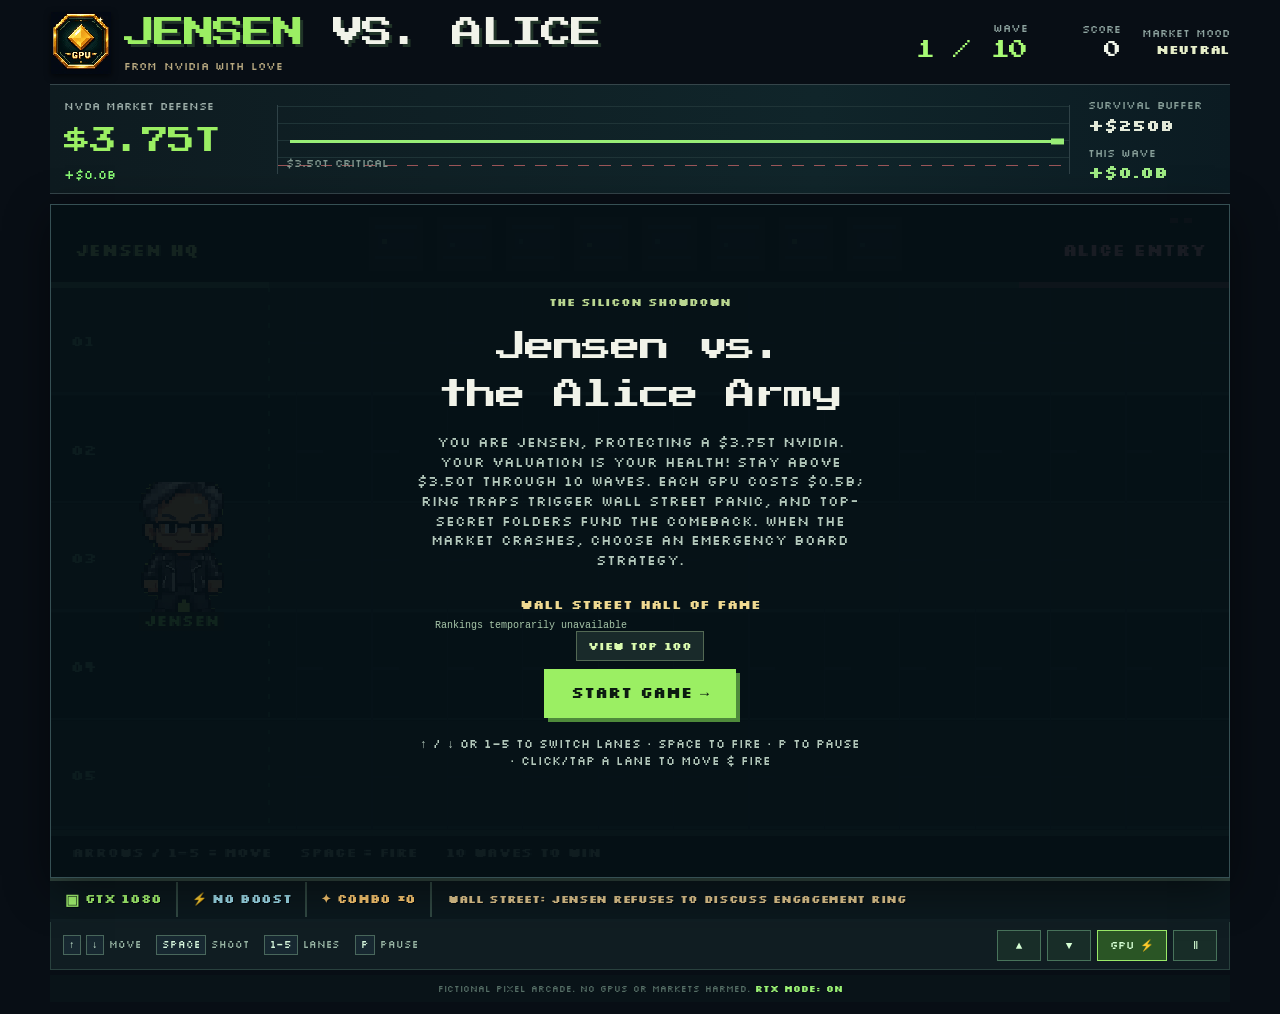
==== commit 3c0bb937: "Repair live game using syntax-verified backup; add native Hall of Fame and nickname form safely" ====
--- a/index.html
+++ b/index.html
@@ -62,10 +62,10 @@
 @media(max-width:750px){header{flex-wrap:wrap}.stats{width:100%;justify-content:flex-end}.brandEmblem{width:39px;height:39px}h1{font-size:clamp(11px,3vw,20px)}.subtitle{font-size:9px}.stat strong{font-size:12px}.stat.wave strong{font-size:13px}.economy{gap:8px}.marketMain{width:116px}.marketMain b{font-size:16px;letter-spacing:-.6px}.marketMain small,.marketMeta .metaLabel{font-size:9px}.marketMeta{min-width:88px}.marketMeta b{font-size:12px}.gameStatus{gap:0}.controlbar{padding:7px}.help{font-size:8px}}
 @media(max-width:420px){h1{font-size:10px}.subtitle{font-size:8px}.marketMain{width:103px}.marketMain b{font-size:13px}.marketMeta{min-width:72px}.marketMeta b{font-size:11px}.chartWrap{min-width:56px}.modal h2{font-size:17px}.gameStatus{font-size:8px}}
 
-/* In-game leaderboard markup lives in the HTML, even before network scripts load. */
+/* In-page leaderboard UI; no dynamic script needed to make the form exist. */
 .frame .overlay{overflow-y:auto}
 .frame .overlay .modal{max-height:100%;overflow-y:auto;overscroll-behavior:contain;scrollbar-width:thin}
-.hallEntry[hidden],.jvaEndPanel[hidden],#gameHelp[hidden]{display:none!important}
+.hallEntry[hidden],.jvaEndPanel[hidden]{display:none!important}
 .hallEntry{margin:12px auto 8px;max-width:440px;font-family:'Silkscreen',monospace}
 .jvaHallTitle{color:#efd991;font:700 13px/1.4 'Silkscreen',monospace}
 .jvaTopTen{display:grid;grid-template-columns:repeat(2,minmax(0,1fr));gap:4px 12px;max-width:440px;max-height:108px;overflow-y:auto;margin:8px auto;font:12px/1.4 'Silkscreen',monospace;text-align:left}
@@ -74,8 +74,9 @@
 .jvaEndPanel .jvaActions{display:flex;justify-content:center;gap:8px;flex-wrap:wrap;margin:9px 0}
 .jvaEndPanel input{min-width:0;width:170px;padding:7px;background:#0b1b1f;color:white;border:1px solid #6a916c;font:13px 'Silkscreen',monospace}
 .jvaEndPanel .jvaMuted{color:#adbfaf;font:12px/1.5 'Silkscreen',monospace;margin:5px auto}
-@media(max-width:550px){.jvaTopTen{font-size:10px;grid-template-columns:1fr 1fr}.jvaEndPanel{padding:8px}.jvaEndPanel input{width:150px}}
-</style></head><body><main class="wrap"><header><div class="brand"><img class="brandEmblem" alt="Pixel-art golden GPU badge" src="[data-uri]" width="62" height="62"><div><h1><span>JENSEN</span> vs. ALICE</h1><p class="subtitle">FROM NVIDIA WITH LOVE</p></div></div><div class="stats"><div class="stat wave"><small>WAVE</small><strong id="wave">1 / 10</strong></div><div class="stat"><small>SCORE</small><strong id="score">0</strong></div><div class="stat mood"><small>MARKET MOOD</small><strong id="lives">NEUTRAL</strong></div><div class="stat best"><small>BEST</small><strong id="highScore">0</strong></div></div></header><div class="economy"><div class="marketMain"><small>NVDA MARKET DEFENSE</small><b id="market">$3.75T</b><span class="delta" id="moneyChange">+$0.0B THIS RUN</span></div><div class="chartWrap"><canvas id="marketChart" width="480" height="90" aria-label="Market cap history line chart"></canvas><span class="chartBottom">$3.50T CRITICAL</span></div><div class="marketMeta"><div><span class="metaLabel">SURVIVAL BUFFER</span><b id="buffer">+$250B</b></div><div><span class="metaLabel">THIS WAVE</span><b id="waveDelta">+$0.0B</b></div></div><div hidden><span id="spent"></span><span id="stopped"></span><span id="weapon"></span><span id="marketbar"></span></div></div><section class="frame"><canvas id="game" width="1000" height="570" aria-label="Five lane GPU shooting game featuring Jensen and Alice Huang"></canvas><div class="overlay" id="overlay"><div class="modal"><div class="overline" id="overtag">THE SILICON SHOWDOWN</div><h2 id="overheading">Jensen vs.<br>the Alice Army</h2><p id="overtext">You are Jensen, protecting a $3.75T NVIDIA. Your valuation IS your health! Stay above $3.50T through 10 waves. Each GPU costs $0.5B; ring traps trigger Wall Street panic, and TOP-SECRET folders fund the comeback. When the market crashes, choose an emergency board strategy.</p><div class="hallEntry" id="jvaHallStart"><div class="jvaHallTitle">WALL STREET HALL OF FAME</div><div id="jvaTop10" class="jvaTopTen" aria-live="polite">LOADING TOP 10...</div><button id="jvaOpenBoard" type="button" class="jvaButton">VIEW TOP 100</button></div><div class="jvaEndPanel" id="jvaEndPanel" hidden><div id="jvaFinal" class="jvaMuted"></div><div class="jvaActions"><input id="jvaNick" maxlength="20" placeholder="YOUR NICKNAME" aria-label="Nickname"><button id="jvaSubmit" class="jvaButton" type="button" disabled>SUBMIT SCORE</button></div><p id="jvaResult" class="jvaMuted" role="status">CONNECTING LEADERBOARD...</p><div class="jvaActions"><button id="jvaShare" class="jvaButton" type="button">SHARE ON X</button><button id="jvaFullBoard" class="jvaButton" type="button">LEADERBOARD</button></div></div><button class="btn" id="start">START GAME →</button><p id="gameHelp" style="font-size:12px;margin-top:18px">↑ / ↓ or 1–5 to switch lanes · Space to fire · P to pause · Click/tap a lane to move & fire</p></div></div></section><div class="boardOverlay hidden" id="boardOverlay"><div class="boardCard"><div class="boardKicker">⚠ WALL STREET PANIC</div><h2>EMERGENCY BOARD MEETING</h2><p id="boardValue">NVIDIA AT $3.57T</p><div class="boardActions"><button id="boardAi"><b>ANNOUNCE AI BREAKTHROUGH</b><span>+$100B instantly · 50% risk of -$150B correction</span></button><button id="boardProduction"><b>RAMP GPU PRODUCTION</b><span>+$10B/sec for 10 seconds · slower GPU firing</span></button></div></div></div><div class="gameStatus"><span class="hudWeapon"><span class="hudGlyph" aria-hidden="true">▣</span><b id="statusWeapon">GTX 1080</b></span><span class="boost" id="statusBoost">NO BOOST</span><span class="combo" id="statusCombo">COMBO ×0</span><div class="ticker"><span class="tickerText" id="newsTicker">WALL STREET: JENSEN REFUSES TO DISCUSS ENGAGEMENT RING</span></div></div><div class="controlbar"><div class="help"><span class="kbd">↑</span> <span class="kbd">↓</span> move &nbsp; <span class="kbd">SPACE</span> shoot &nbsp; <span class="kbd">1–5</span> lanes &nbsp; <span class="kbd">P</span> pause</div><div class="mobile"><button id="up" aria-label="Move up">▲</button><button id="down" aria-label="Move down">▼</button><button id="fire" class="shoot">GPU ⚡</button><button id="pause" aria-label="Pause">Ⅱ</button></div></div><div class="foot">Fictional pixel arcade. No GPUs or markets harmed. <span class="pill">RTX MODE: ON</span></div></main>
+@media(max-width:550px){.jvaTopTen{font-size:10px}.jvaEndPanel{padding:8px}.jvaEndPanel input{width:150px}}
+</style></head><body><main class="wrap"><header><div class="brand"><img class="brandEmblem" alt="Pixel-art golden GPU badge" src="[data-uri]" width="62" height="62"><div><h1><span>JENSEN</span> vs. ALICE</h1><p class="subtitle">FROM NVIDIA WITH LOVE</p></div></div><div class="stats"><div class="stat wave"><small>WAVE</small><strong id="wave">1 / 10</strong></div><div class="stat"><small>SCORE</small><strong id="score">0</strong></div><div class="stat mood"><small>MARKET MOOD</small><strong id="lives">NEUTRAL</strong></div><div class="stat best"><small>BEST</small><strong id="highScore">0</strong></div></div></header><div class="economy"><div class="marketMain"><small>NVDA MARKET DEFENSE</small><b id="market">$3.75T</b><span class="delta" id="moneyChange">+$0.0B THIS RUN</span></div><div class="chartWrap"><canvas id="marketChart" width="480" height="90" aria-label="Market cap history line chart"></canvas><span class="chartBottom">$3.50T CRITICAL</span></div><div class="marketMeta"><div><span class="metaLabel">SURVIVAL BUFFER</span><b id="buffer">+$250B</b></div><div><span class="metaLabel">THIS WAVE</span><b id="waveDelta">+$0.0B</b></div></div><div hidden><span id="spent"></span><span id="stopped"></span><span id="weapon"></span><span id="marketbar"></span></div></div><section class="frame"><canvas id="game" width="1000" height="570" aria-label="Five lane GPU shooting game featuring Jensen and Alice Huang"></canvas><div class="overlay" id="overlay"><div class="modal"><div class="overline" id="overtag">THE SILICON SHOWDOWN</div><h2 id="overheading">Jensen vs.<br>the Alice Army</h2><p id="overtext">You are Jensen, protecting a $3.75T NVIDIA. Your valuation IS your health! Stay above $3.50T through 10 waves. Each GPU costs $0.5B; ring traps trigger Wall Street panic, and TOP-SECRET folders fund the comeback. When the market crashes, choose an emergency board strategy.</p><div class="hallEntry" id="jvaHallStart"><div class="jvaHallTitle">WALL STREET HALL OF FAME</div><div id="jvaTop10" class="jvaTopTen">LOADING TOP 10...</div><button id="jvaOpenBoard" type="button" class="jvaButton">VIEW TOP 100</button></div>
+<div class="jvaEndPanel" id="jvaEndPanel" hidden><div id="jvaFinal" class="jvaMuted"></div><div class="jvaActions"><input id="jvaNick" maxlength="20" placeholder="YOUR NICKNAME" aria-label="Nickname"><button id="jvaSubmit" class="jvaButton" type="button" disabled>SUBMIT SCORE</button></div><p id="jvaResult" class="jvaMuted" role="status">CONNECTING LEADERBOARD...</p><div class="jvaActions"><button id="jvaShare" class="jvaButton" type="button">SHARE ON X</button><button id="jvaFullBoard" class="jvaButton" type="button">LEADERBOARD</button></div></div><button class="btn" id="start">START GAME →</button><p style="font-size:12px;margin-top:18px">↑ / ↓ or 1–5 to switch lanes · Space to fire · P to pause · Click/tap a lane to move & fire</p></div></div></section><div class="boardOverlay hidden" id="boardOverlay"><div class="boardCard"><div class="boardKicker">⚠ WALL STREET PANIC</div><h2>EMERGENCY BOARD MEETING</h2><p id="boardValue">NVIDIA AT $3.57T</p><div class="boardActions"><button id="boardAi"><b>ANNOUNCE AI BREAKTHROUGH</b><span>+$100B instantly · 50% risk of -$150B correction</span></button><button id="boardProduction"><b>RAMP GPU PRODUCTION</b><span>+$10B/sec for 10 seconds · slower GPU firing</span></button></div></div></div><div class="gameStatus"><span class="hudWeapon"><span class="hudGlyph" aria-hidden="true">▣</span><b id="statusWeapon">GTX 1080</b></span><span class="boost" id="statusBoost">NO BOOST</span><span class="combo" id="statusCombo">COMBO ×0</span><div class="ticker"><span class="tickerText" id="newsTicker">WALL STREET: JENSEN REFUSES TO DISCUSS ENGAGEMENT RING</span></div></div><div class="controlbar"><div class="help"><span class="kbd">↑</span> <span class="kbd">↓</span> move &nbsp; <span class="kbd">SPACE</span> shoot &nbsp; <span class="kbd">1–5</span> lanes &nbsp; <span class="kbd">P</span> pause</div><div class="mobile"><button id="up" aria-label="Move up">▲</button><button id="down" aria-label="Move down">▼</button><button id="fire" class="shoot">GPU ⚡</button><button id="pause" aria-label="Pause">Ⅱ</button></div></div><div class="foot">Fictional pixel arcade. No GPUs or markets harmed. <span class="pill">RTX MODE: ON</span></div></main>
 <script>
 (()=>{'use strict';const canvas=document.getElementById('game'),ctx=canvas.getContext('2d'),W=1000,H=570,LANES=5,TOP=70,BOTTOM=530,LH=(BOTTOM-TOP)/LANES;const scoreEl=document.getElementById('score'),waveEl=document.getElementById('wave'),livesEl=document.getElementById('lives'),overlay=document.getElementById('overlay');const makeImg=b64=>{const i=new Image();i.src='data:image/webp;base64,'+b64;return i};
 const sprites={
@@ -90,14 +91,7 @@
 let audioCtx=null;
 function sound(kind){try{audioCtx=audioCtx||new (window.AudioContext||window.webkitAudioContext)();if(audioCtx.state==='suspended')audioCtx.resume();let now=audioCtx.currentTime;const sounds={shot:[890,420,.065,'square'],bonk:[235,75,.18,'triangle'],ring:[570,110,.4,'sawtooth'],secret:[450,1150,.35,'square'],upgrade:[300,990,.3,'sine'],loss:[390,85,.43,'sawtooth'],boss:[120,300,.45,'square']};const [start,end,dur,waveform]=sounds[kind]||sounds.shot;let osc=audioCtx.createOscillator(),gain=audioCtx.createGain();osc.type=waveform;osc.frequency.setValueAtTime(start,now);osc.frequency.exponentialRampToValueAtTime(end,now+dur);gain.gain.setValueAtTime(kind==='shot'?.028:.065,now);gain.gain.exponentialRampToValueAtTime(.001,now+dur);osc.connect(gain);gain.connect(audioCtx.destination);osc.start(now);osc.stop(now+dur+.01)}catch(e){}}
 function speak(text){if(!window.speechSynthesis||Math.random()>.65)return;try{const u=new SpeechSynthesisUtterance(text);u.pitch=.72;u.rate=1.4;u.volume=.5;speechSynthesis.cancel();speechSynthesis.speak(u)}catch(e){}}
-function modal(tag,title,desc,button){
- el('overtag').textContent=tag;el('overheading').innerHTML=title;el('overtext').textContent=desc;el('start').textContent=button;
- const complete=tag==='WALL STREET FIRED JENSEN'||tag==='NVIDIA SURVIVED';
- const hall=el('jvaHallStart'),panel=el('jvaEndPanel');
- if(hall)hall.hidden=complete;
- if(panel)panel.hidden=!complete;
- const instructions=el('gameHelp');if(instructions)instructions.hidden=complete;
- if(complete&&el('jvaFinal'))el('jvaFinal').textContent=(tag==='NVIDIA SURVIVED'?'MISSION ACCOMPLISHED':'MISSION FAILED')+'  |  '+score.toLocaleString()+' PTS  |  WAVE '+wave+'  |  
+function modal(tag,title,desc,button){el('overtag').textContent=tag;el('overheading').innerHTML=title;el('overtext').textContent=desc;el('start').textContent=button;el('overlay').classList.remove('hidden')}
 const chartCanvas=el('marketChart'),chartCtx=chartCanvas.getContext('2d');
 let marketHistory=[3750],waveBaseline=3750,marketFlash=0,lastHeadline='WALL STREET: JENSEN REFUSES TO DISCUSS THE RING';
 function marketNews(headline){lastHeadline=headline;const nt=el('newsTicker');if(nt){nt.textContent=headline;nt.style.animation='none';void nt.offsetWidth;nt.style.animation='tickerIn .35s ease-out'}}
@@ -147,7 +141,7 @@
 function win(){if(state!=='running')return;state='won';window.JVAOnline?.event('wave_complete',{wave,score,valuation:market,elapsed:Math.round(t)});window.JVAOnline?.finish(true,score,wave,market);held=false;el('boardOverlay').classList.add('hidden');if(score>highScore){highScore=score;try{localStorage.setItem('jva_highscore_v2',score)}catch(e){}}hud();burst(500,250,'#95ff7a',95);modal('NVIDIA SURVIVED','THE GPU EMPIRE<br>IS SAFE!','Ten waves survived above $3.50T! Closing valuation: $'+(market/1000).toFixed(2)+'T · Alices stopped '+stopped+' · Score '+score.toLocaleString()+'.','PLAY AGAIN →');sound('upgrade')}
 function chooseBoard(kind){if(state!=='board')return;el('boardOverlay').classList.add('hidden');state='running';boardCooldown=26;panicTriggered=true;if(kind==='ai'){changeMarket(100,'AI BREAKTHROUGH',true);if(Math.random()<.5){aiCorrection=150;aiCorrectionDue=10;message('ANALYSTS ARE WATCHING...','#f8cb85',520,180,20)}}else{production=10;message('PRODUCTION RAMP: +$10B/s · FIRING SLOWED','#acffaa',500,170,19)}hud()}
 
-function reset(){state='running';el('overlay').classList.add('hidden');el('boardOverlay').classList.add('hidden');lane=2;score=0;lives=3;wave=1;t=0;spawnTimer=.7;shootTimer=0;shake=0;flash=0;combo=0;comboTimer=0;rapid=0;multiplier=0;heartRush=0;freeze=0;shortage=0;blackwell=0;weapon=0;spent=0;stopped=0;market=3750;marketHistory=[3750,3750];waveBaseline=3750;marketNews('MARKET OPEN · THE GPU EMPIRE MUST SURVIVE');sentiment=50;production=0;aiCorrection=0;aiCorrectionDue=0;jacket=0;freeAmmo=0;marketCrash=false;panicTriggered=false;boardCooldown=0;shotsThisMinute=[];perfectHits=0;leaks=0;bossesDefeated=0;lastWaveLeak=0;eventTimer=28;eventLife=0;boss=null;bossNext=5;shots=[];enemies=[];particles=[];texts=[];items=[];documents=[];rings=[];hud();const endPanel=el('jvaEndPanel');if(endPanel)endPanel.hidden=true;const hall=el('jvaHallStart');if(hall)hall.hidden=false;const gameHelp=el('gameHelp');if(gameHelp)gameHelp.hidden=false;window.JVAOnline?.start()}
+function reset(){state='running';el('overlay').classList.add('hidden');el('boardOverlay').classList.add('hidden');lane=2;score=0;lives=3;wave=1;t=0;spawnTimer=.7;shootTimer=0;shake=0;flash=0;combo=0;comboTimer=0;rapid=0;multiplier=0;heartRush=0;freeze=0;shortage=0;blackwell=0;weapon=0;spent=0;stopped=0;market=3750;marketHistory=[3750,3750];waveBaseline=3750;marketNews('MARKET OPEN · THE GPU EMPIRE MUST SURVIVE');sentiment=50;production=0;aiCorrection=0;aiCorrectionDue=0;jacket=0;freeAmmo=0;marketCrash=false;panicTriggered=false;boardCooldown=0;shotsThisMinute=[];perfectHits=0;leaks=0;bossesDefeated=0;lastWaveLeak=0;eventTimer=28;eventLife=0;boss=null;bossNext=5;shots=[];enemies=[];particles=[];texts=[];items=[];documents=[];rings=[];hud();window.JVAOnline?.start()}
 function message(text,color='#ffdb74',x=510,y=150,size=23){texts.push({text,color,x,y,life:1.3,size})}
 function layoutText(list){
  const placed=[];const result=[];
@@ -367,4 +361,4 @@
 canvas.addEventListener('pointerdown',e=>{if(state!=='running')return;const rc=canvas.getBoundingClientRect();lane=clamp(Math.floor(((e.clientY-rc.top)/rc.height*H-TOP)/LH),0,4);fire()});
 Object.values(sprites).flat().forEach(i=>{i.onload=render});hud();marketHistory=[3750,3750];drawMarketChart();requestAnimationFrame(loop);
 })();
-</script><script src="online/config.js?v=20261112c"></script><script src="online/game-online.js?v=20261112c"></script></body></html>+</script><script src="online/config.js?v=20261112d"></script><script src="online/game-online.js?v=20261112d"></script></body></html>
